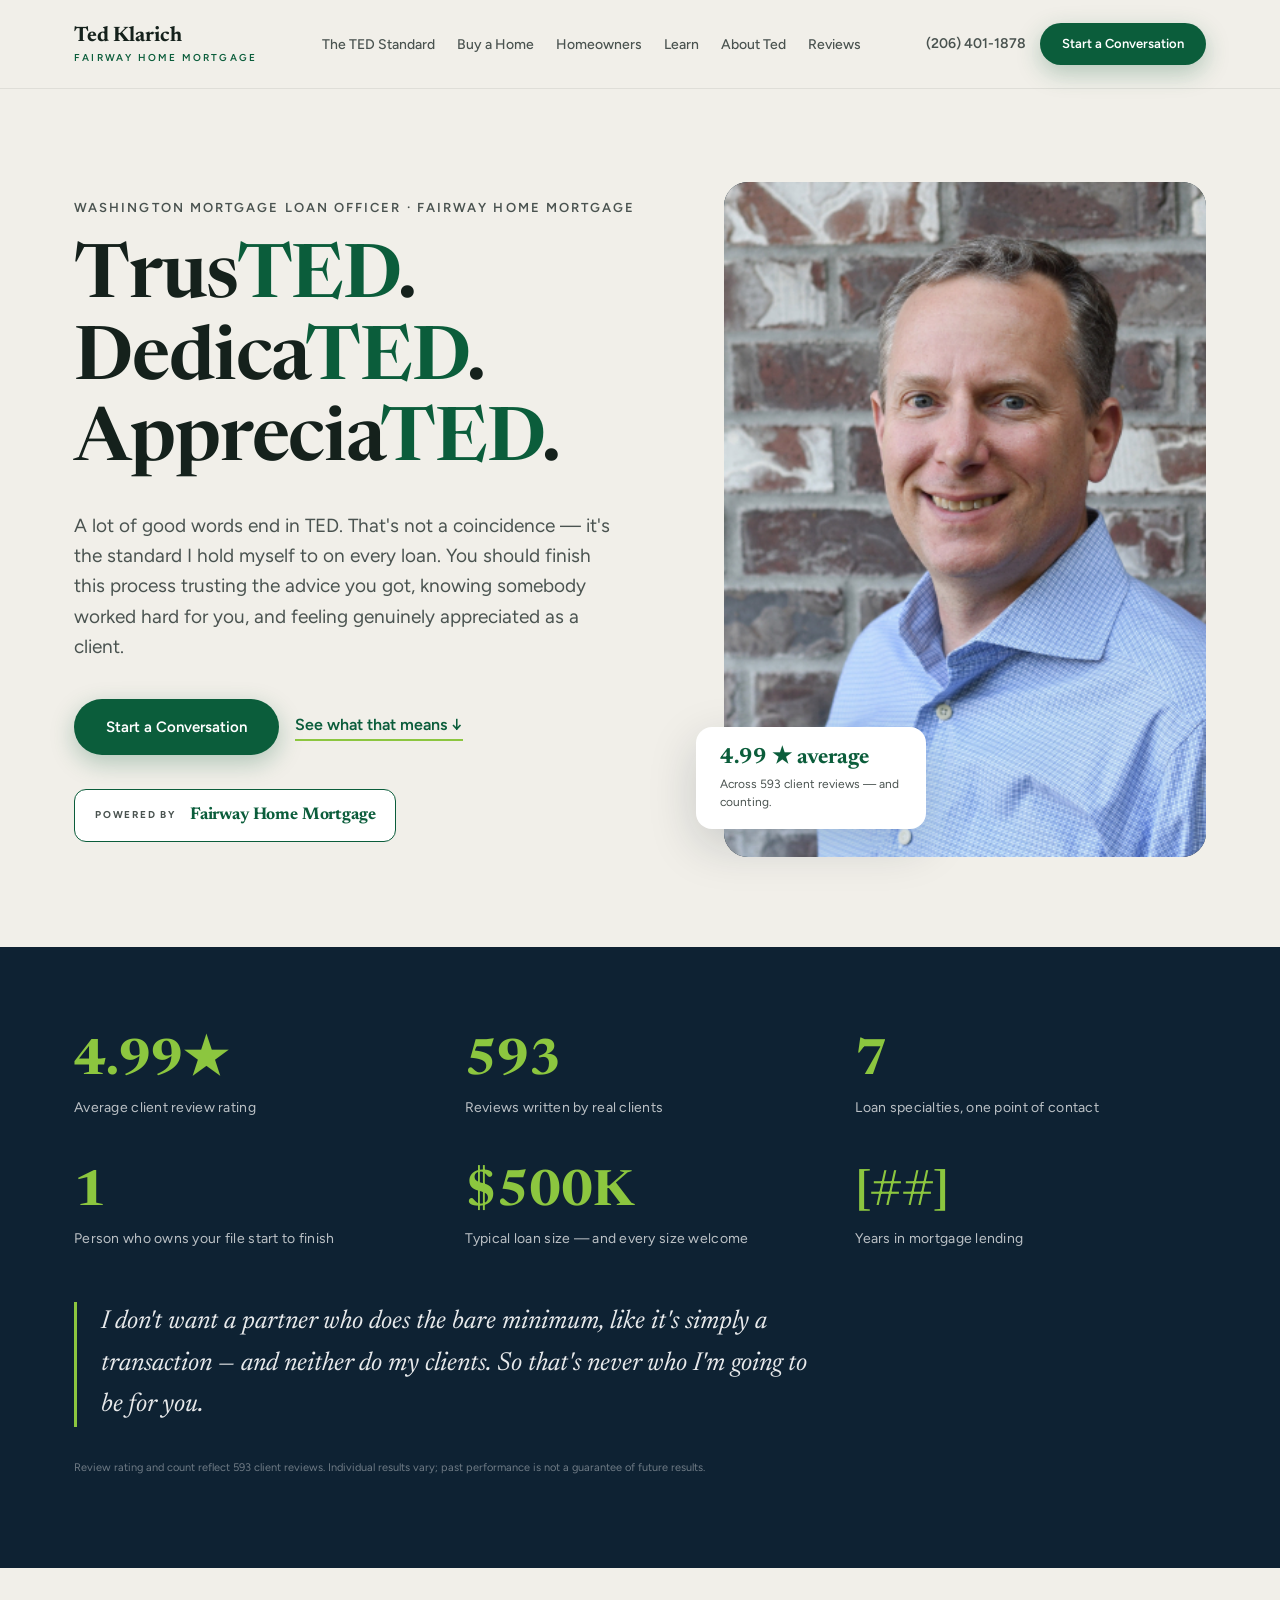
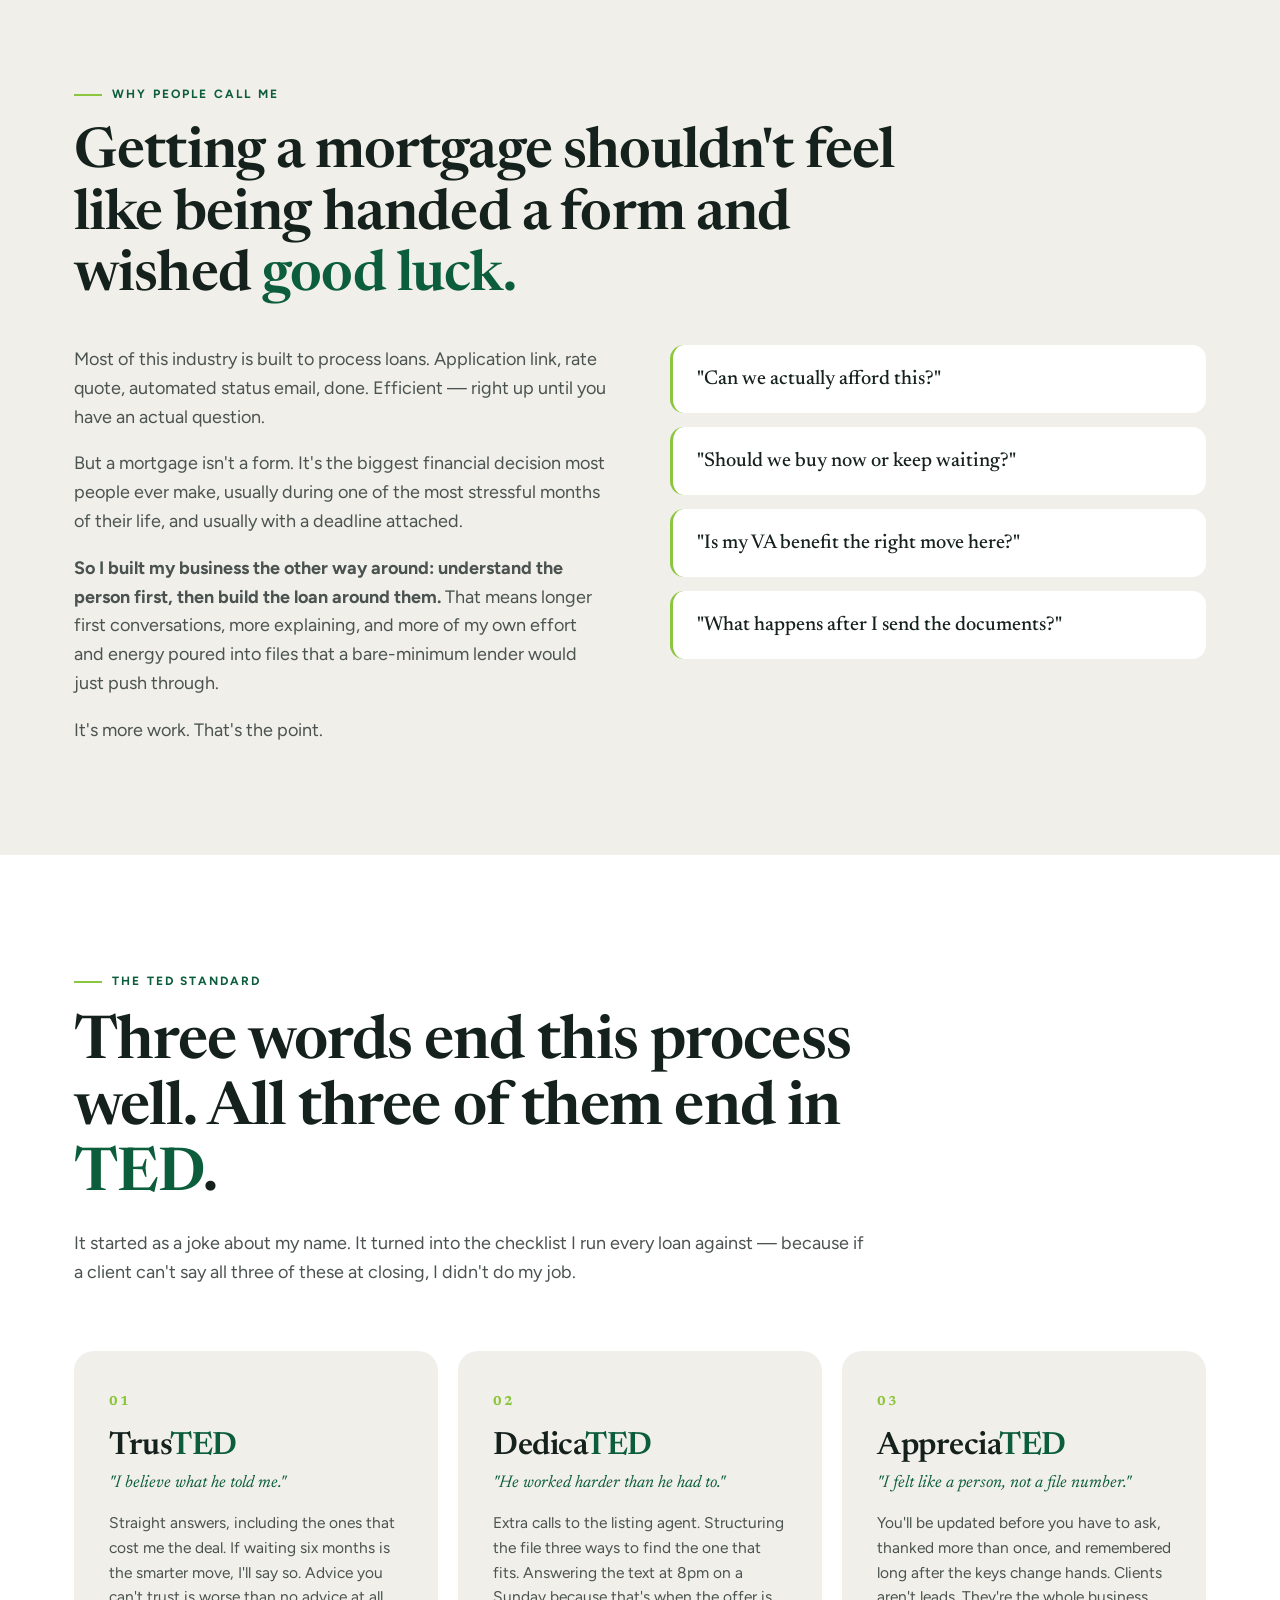
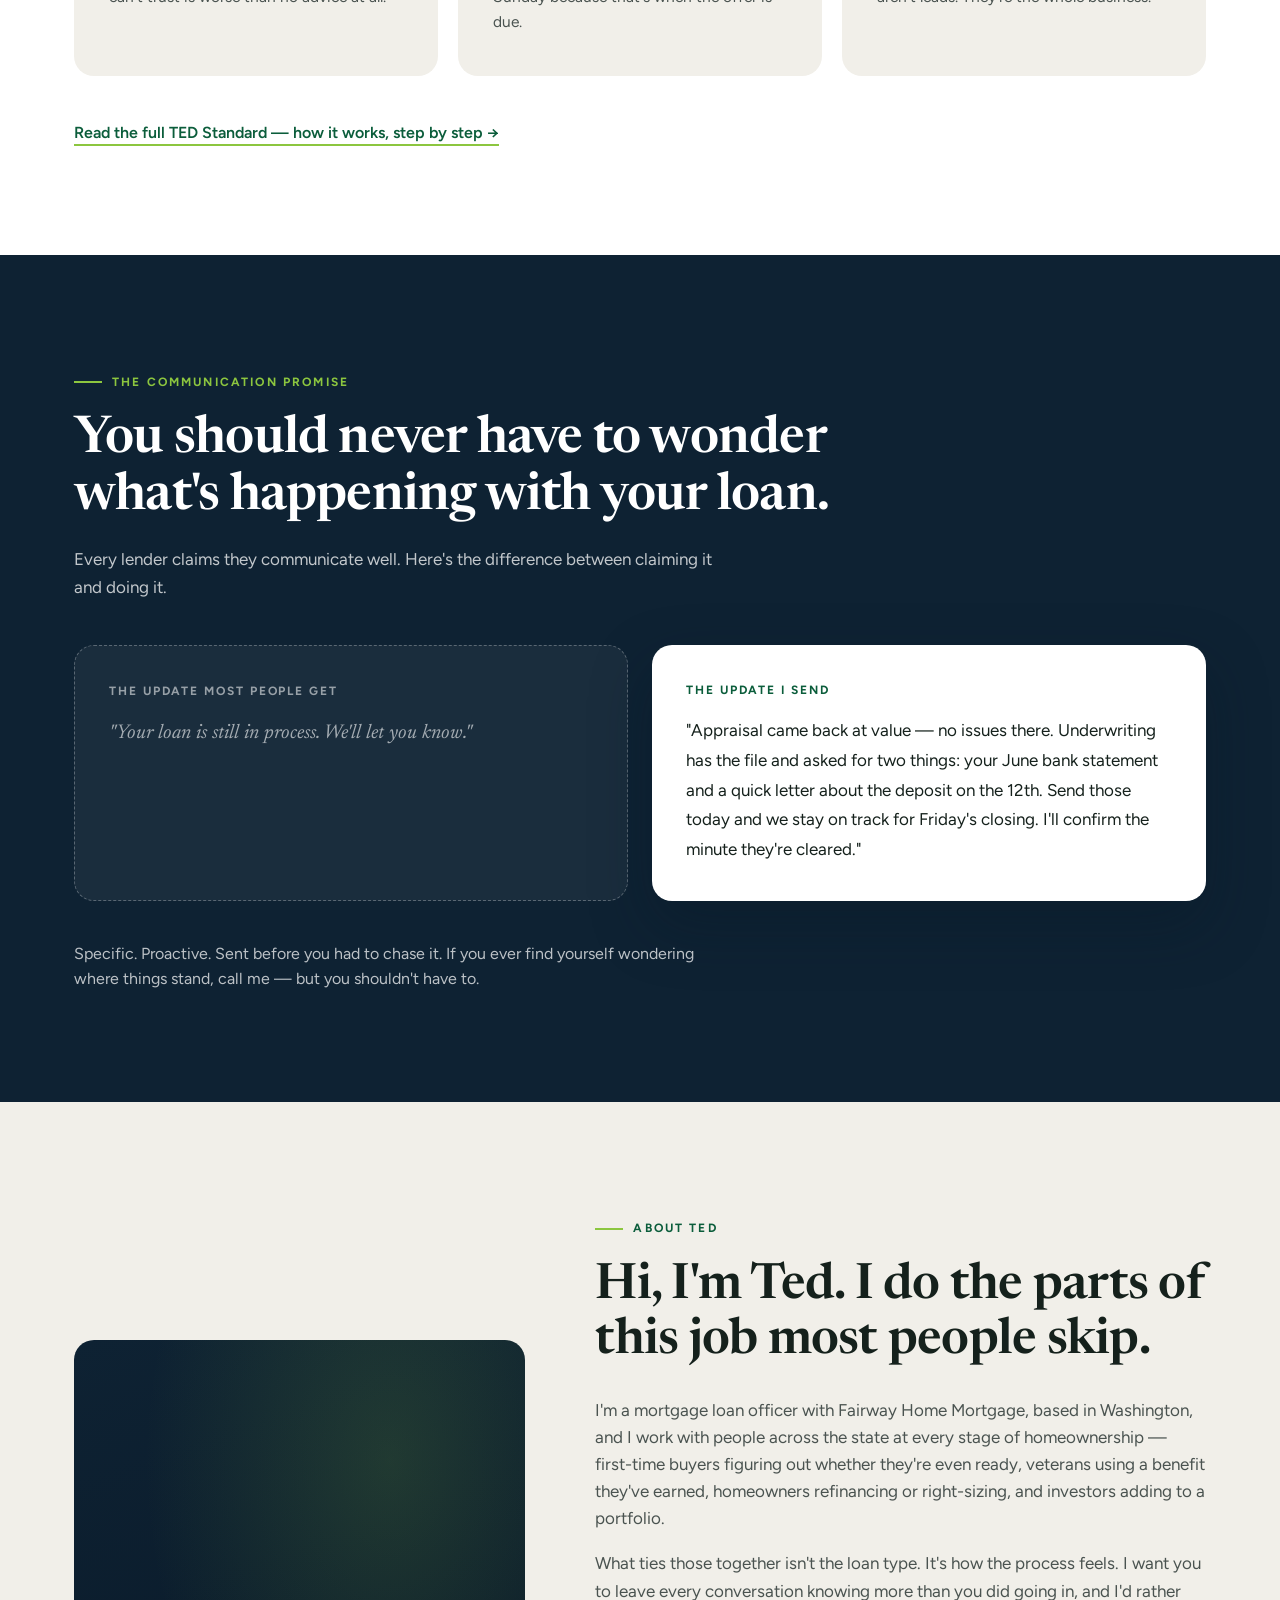
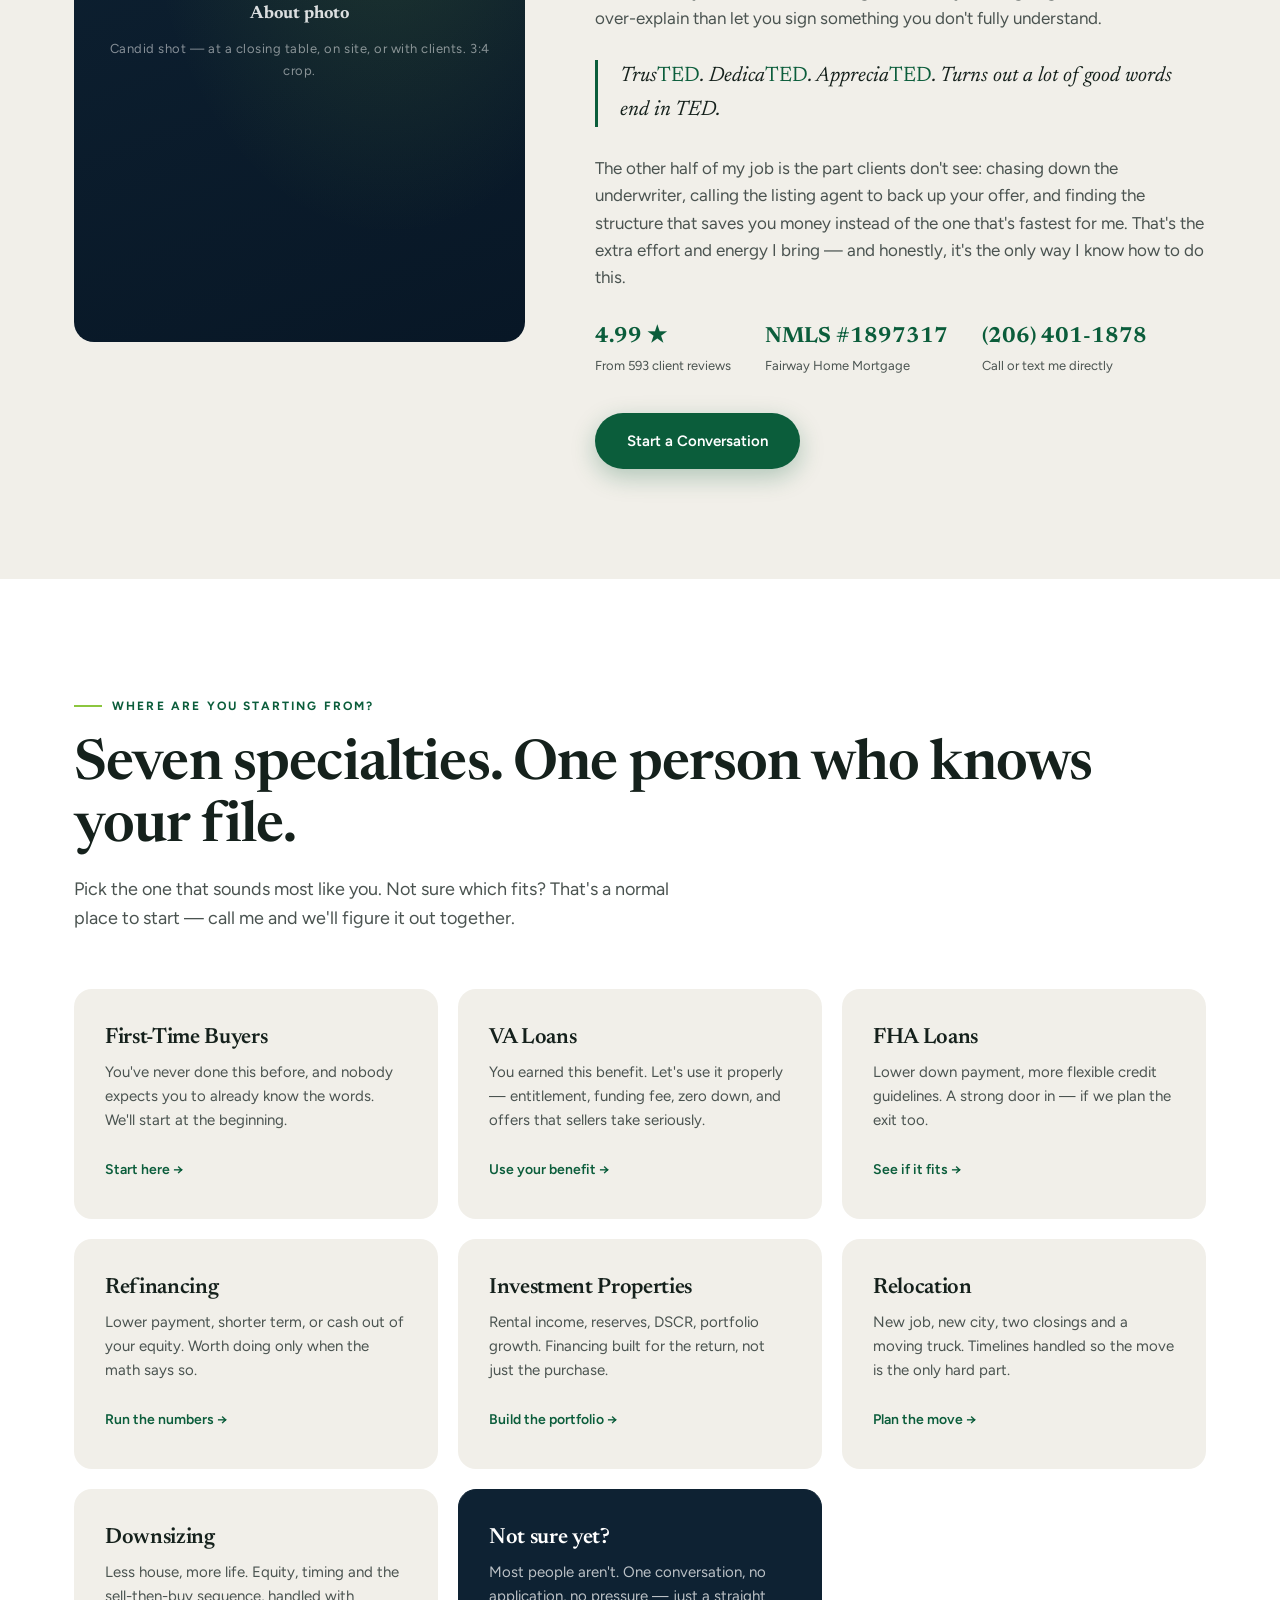
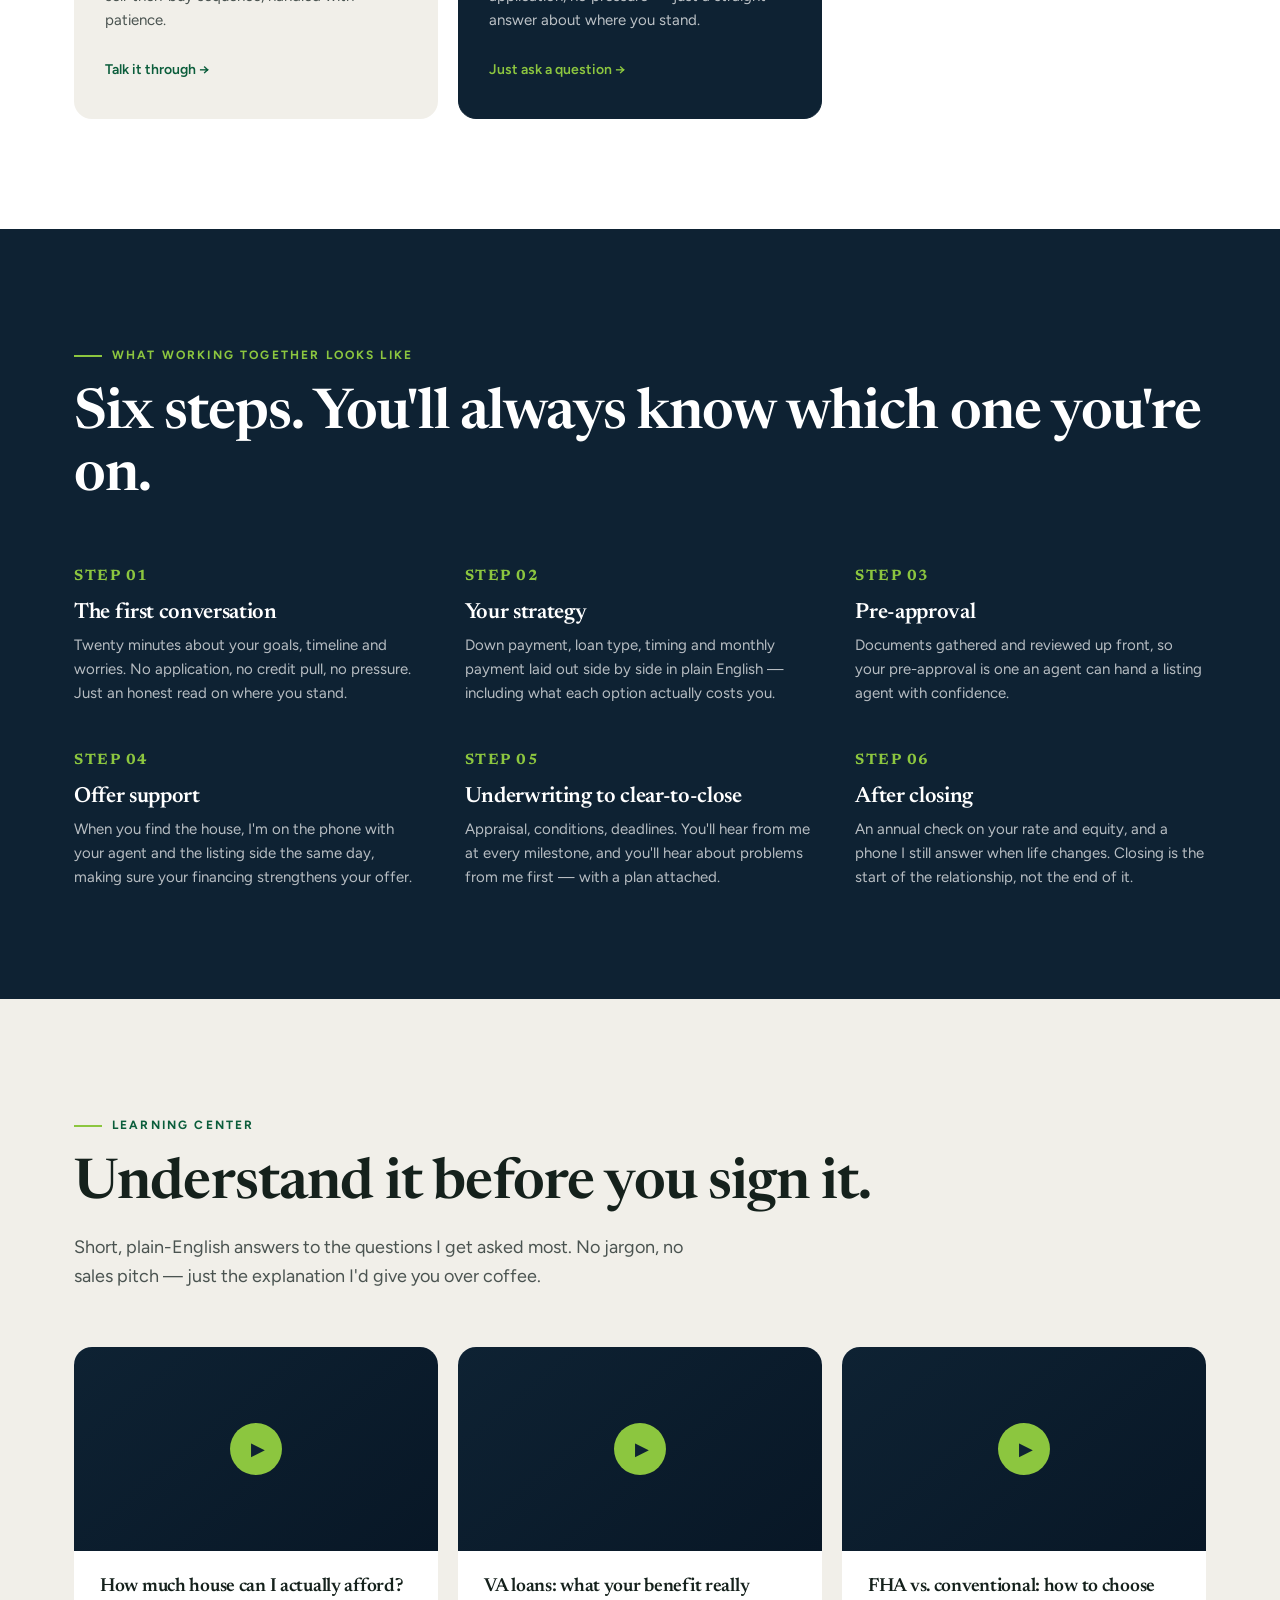
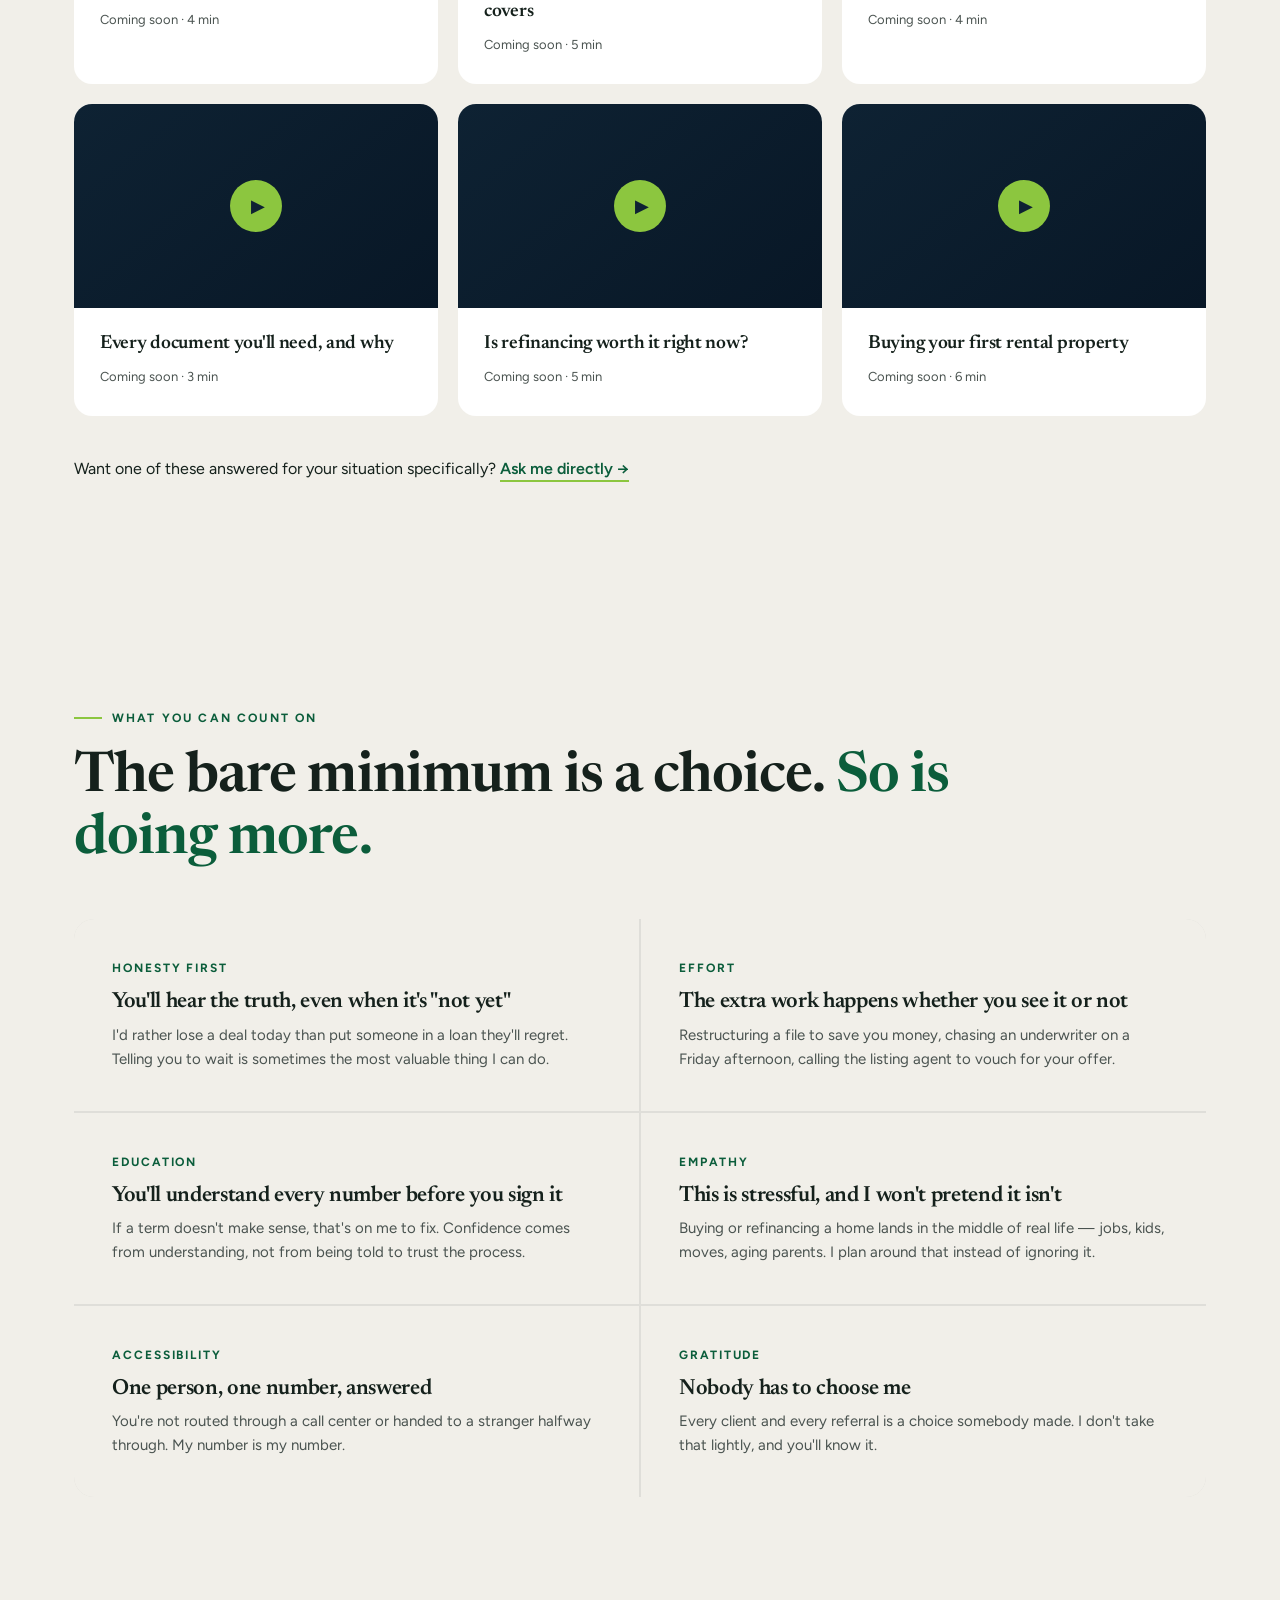
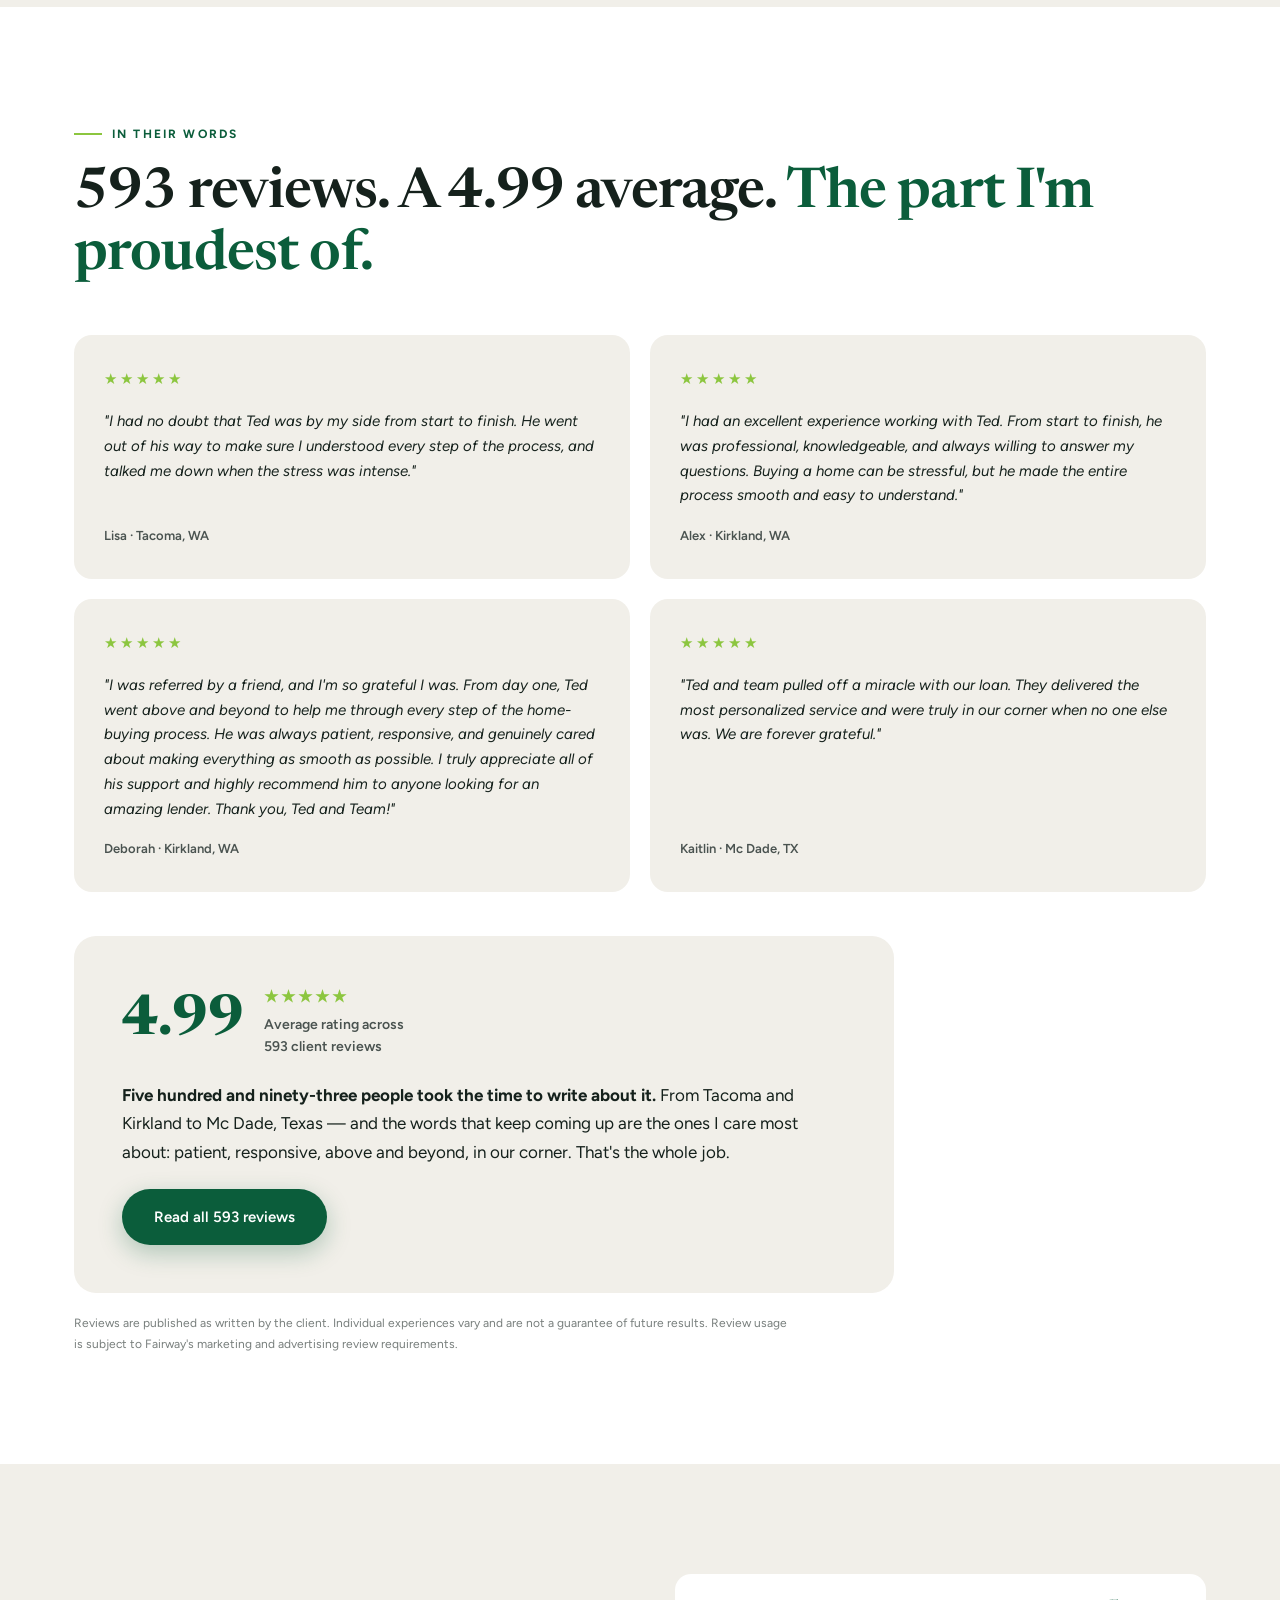
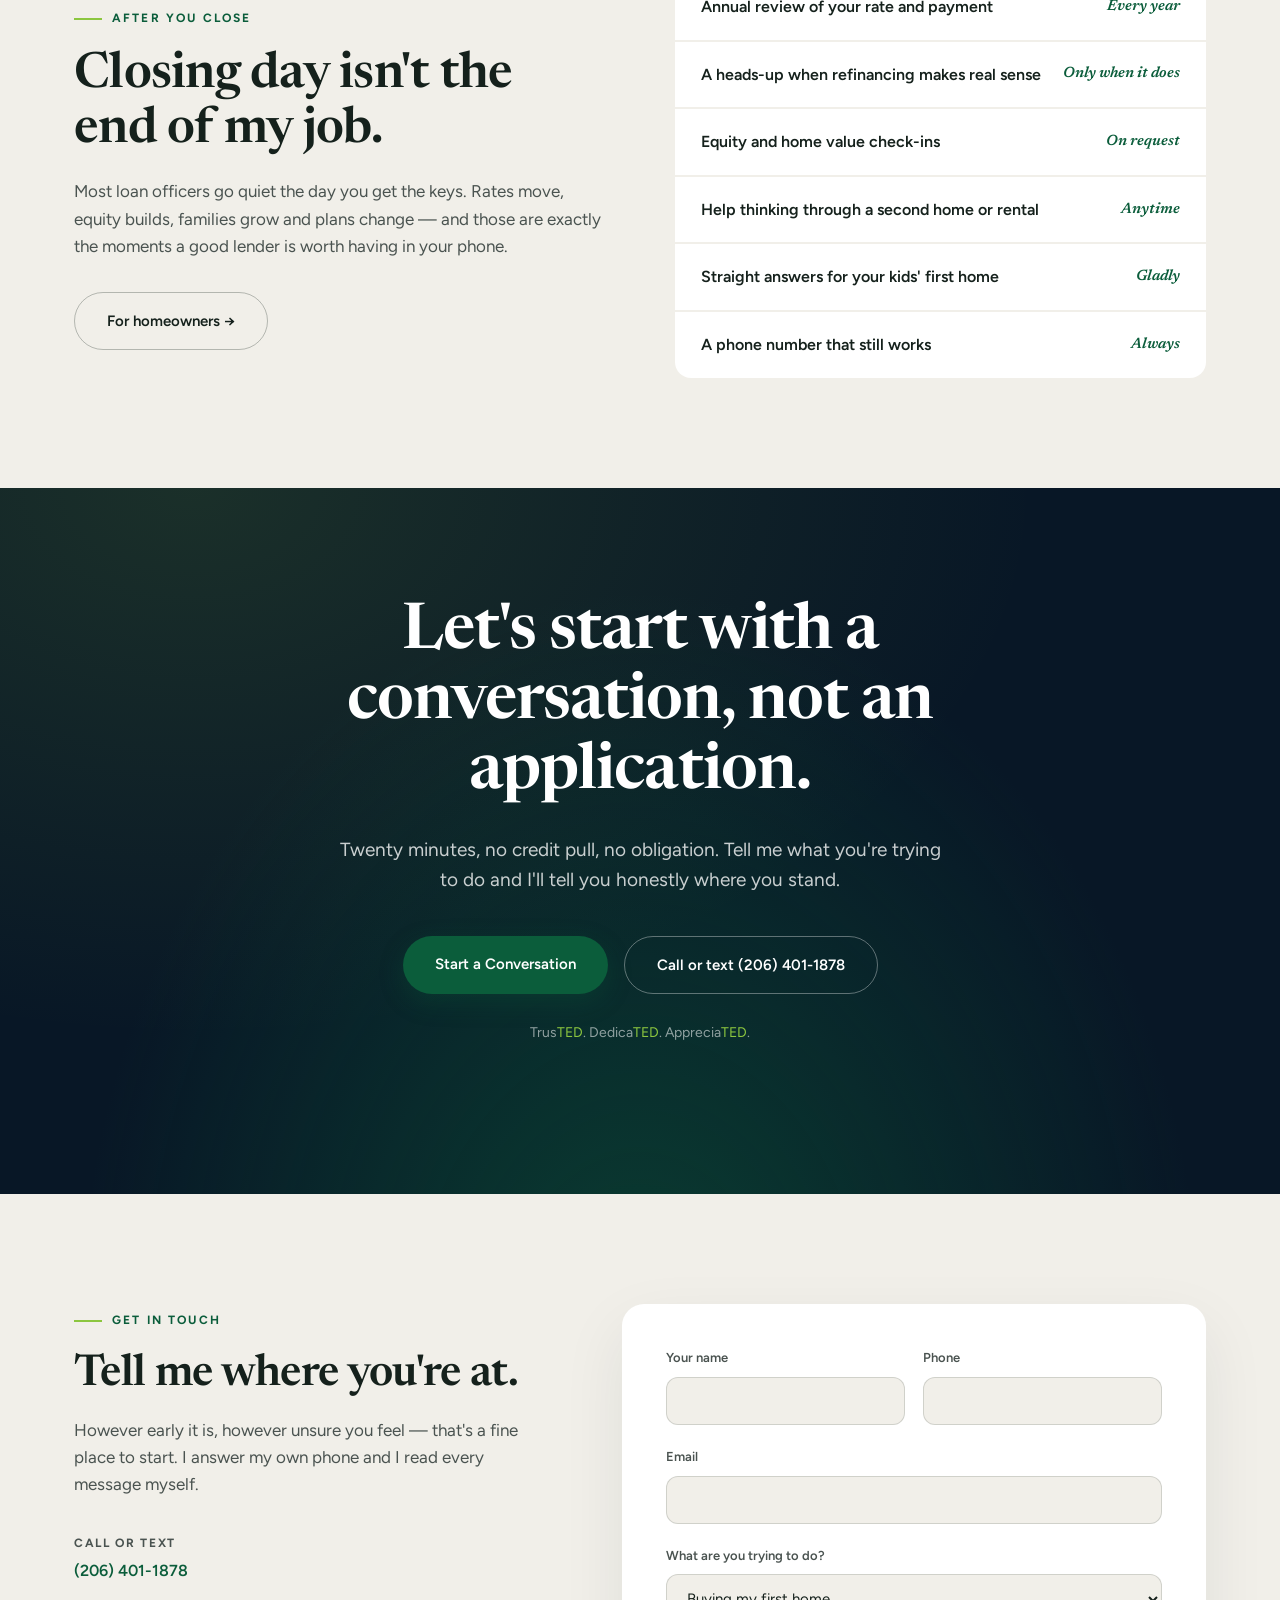
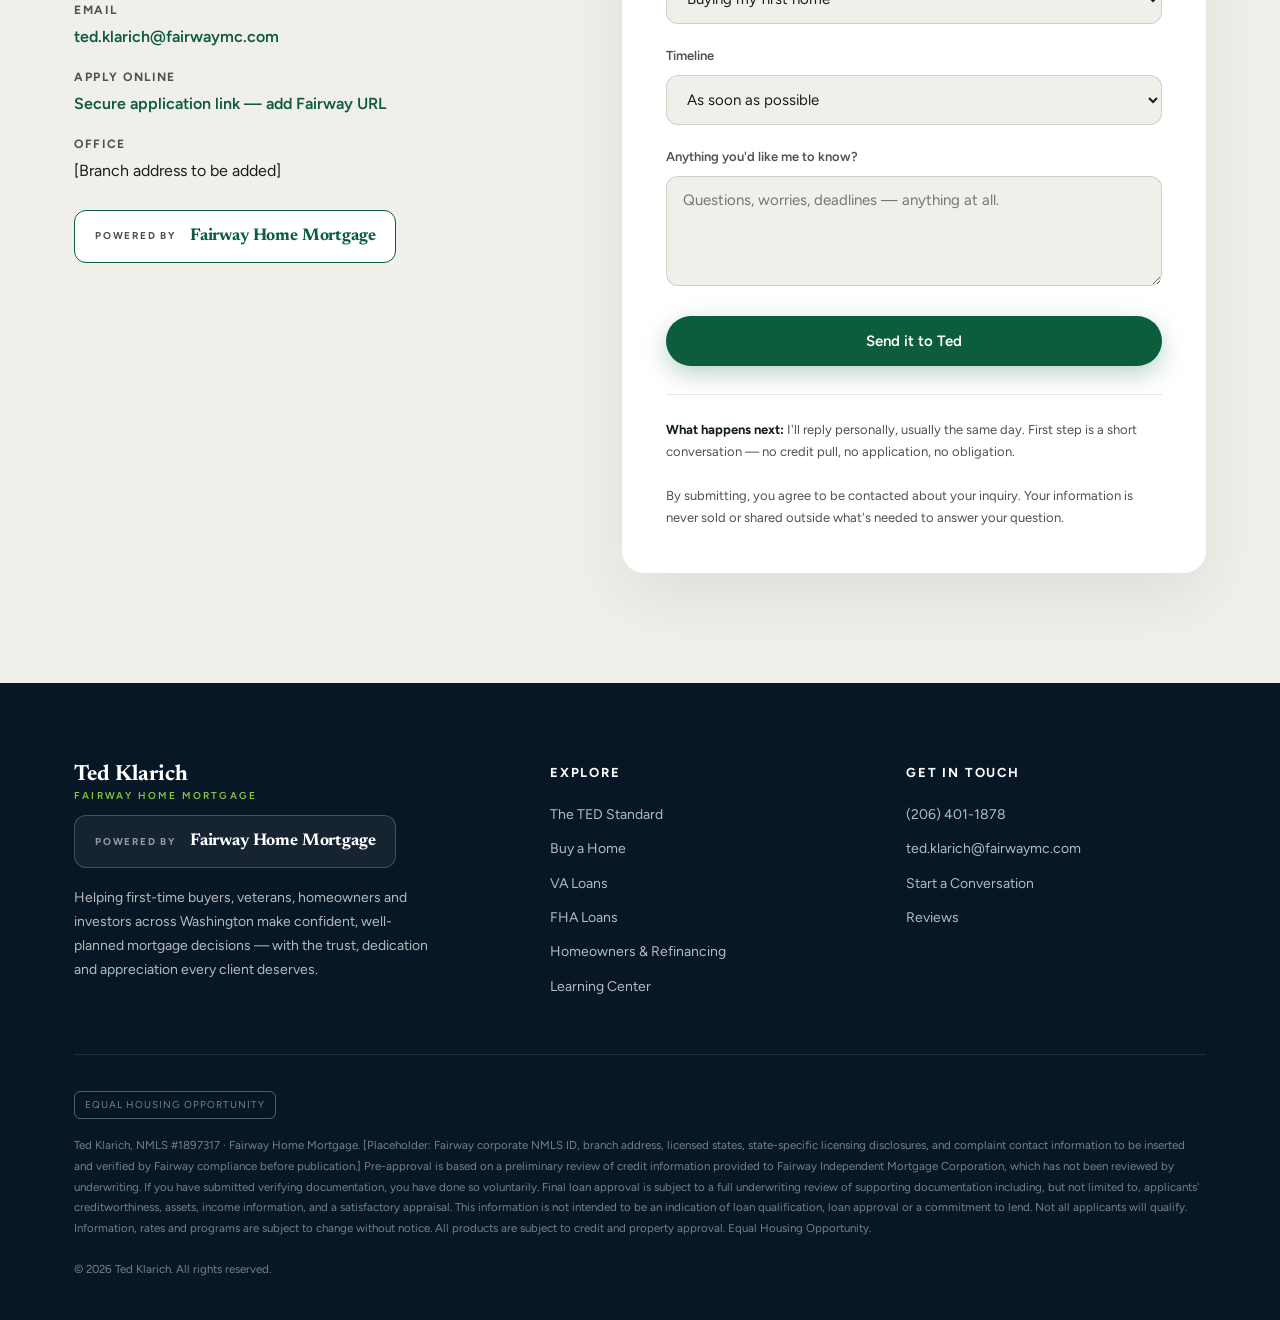
==== index.html @ 0a8db44a "Use Ted's headshot in the homepage hero The source is 343x480 (roughly 5:7), narrower than the 4:5 f" ====
<!DOCTYPE html>
<html lang="en">
<head>
<meta charset="UTF-8">
<meta name="viewport" content="width=device-width, initial-scale=1.0">
<title>Ted Klarich · Washington Mortgage Loan Officer | Fairway Home Mortgage</title>
<meta name="description" content="Ted Klarich, Washington mortgage loan officer with Fairway Home Mortgage — NMLS #1897317. A 4.99 average across 593 client reviews. First-time buyers, VA and FHA loans, refinancing, investment properties, relocation and downsizing across Washington state.">
<link rel="canonical" href="https://www.tedklarich.com/">
<meta property="og:title" content="Ted Klarich · Washington Mortgage Loan Officer">
<meta property="og:description" content="TrusTED. DedicaTED. AppreciaTED. A 4.99 average across 593 client reviews — a Washington mortgage partner who treats your loan like more than a transaction.">
<meta property="og:type" content="website">
<link rel="icon" href="data:image/svg+xml,<svg xmlns='http://www.w3.org/2000/svg' viewBox='0 0 64 64'><rect width='64' height='64' rx='14' fill='%230B5D3B'/><text x='32' y='44' font-family='Georgia,serif' font-size='30' font-weight='700' fill='%238CC63F' text-anchor='middle'>TK</text></svg>">
<link rel="preconnect" href="https://fonts.googleapis.com">
<link rel="preconnect" href="https://fonts.gstatic.com" crossorigin>
<link href="https://fonts.googleapis.com/css2?family=Newsreader:ital,opsz,wght@0,6..72,400;0,6..72,500;0,6..72,600;0,6..72,700;1,6..72,400;1,6..72,500;1,6..72,600&family=Figtree:wght@400;500;600;700&display=swap" rel="stylesheet">
<link rel="stylesheet" href="assets/styles.css">
<script type="application/ld+json">
{
  "@context": "https://schema.org",
  "@type": "Person",
  "name": "Ted Klarich",
  "jobTitle": "Mortgage Loan Officer",
  "telephone": "+1-206-401-1878",
  "email": "ted.klarich@fairwaymc.com",
  "identifier": { "@type": "PropertyValue", "name": "NMLS ID", "value": "1897317" },
  "worksFor": { "@type": "Organization", "name": "Fairway Home Mortgage" },
  "areaServed": { "@type": "State", "name": "Washington", "alternateName": "WA" },
  "knowsAbout": ["First-time home buyers","VA loans","FHA loans","Mortgage refinancing","Investment property financing","Relocation","Downsizing"]
}
</script>
</head>
<body>

<a class="skip-link" href="#main">Skip to content</a>

<nav>
  <div class="nav-inner">
    <a class="logo" href="index.html">Ted Klarich<span>Fairway Home Mortgage</span></a>
    <ul class="nav-links">
      <li><a href="the-ted-standard.html">The TED Standard</a></li>
      <li><a href="buyers.html">Buy a Home</a></li>
      <li><a href="homeowners.html">Homeowners</a></li>
      <li><a href="#learn">Learn</a></li>
      <li><a href="#about">About Ted</a></li>
      <li><a href="#reviews">Reviews</a></li>
    </ul>
    <div class="nav-cta">
      <a class="phone" href="tel:+12064011878">(206) 401-1878</a>
      <a class="btn btn-primary" href="#contact">Start a Conversation</a>
    </div>
    <button class="menu-toggle" aria-label="Open menu" aria-expanded="false">&#9776;</button>
  </div>
</nav>
<div class="mobile-menu">
  <a href="the-ted-standard.html">The TED Standard</a>
  <a href="buyers.html">Buy a Home</a>
  <a href="homeowners.html">Homeowners</a>
  <a href="#learn">Learn</a>
  <a href="#about">About Ted</a>
  <a href="#reviews">Reviews</a>
  <a href="tel:+12064011878">Call or text (206) 401-1878</a>
  <a href="#contact" style="color:var(--evergreen)">Start a Conversation &rarr;</a>
</div>

<main id="main">

<!-- ============================ HERO ============================ -->
<header class="hero">
  <div class="wrap hero-grid">
    <div>
      <div class="kicker">Washington Mortgage Loan Officer &middot; Fairway Home Mortgage</div>
      <h1>Trus<span class="ted">TED</span>.<br>Dedica<span class="ted">TED</span>.<br>Apprecia<span class="ted">TED</span>.</h1>
      <p class="lead">A lot of good words end in TED. That's not a coincidence &mdash; it's the standard I hold myself to on every loan. You should finish this process trusting the advice you got, knowing somebody worked hard for you, and feeling genuinely appreciated as a client.</p>
      <div class="hero-ctas">
        <a class="btn btn-primary" href="#contact">Start a Conversation</a>
        <a class="textlink" href="the-ted-standard.html">See what that means &darr;</a>
      </div>
      <!-- VERIFY: swap for Ted's official Fairway-approved logo lockup when available. -->
      <div class="fairway-badge"><span class="pb">Powered by</span><span class="fw">Fairway Home Mortgage</span></div>
    </div>
    <div class="hero-photo">
      <div class="photo-frame portrait">
        <img src="assets/img/ted-hero.jpg" alt="Ted Klarich, mortgage loan officer with Fairway Home Mortgage" width="343" height="480">
      </div>
      <div class="hero-badge">
        <div class="num">4.99 &#9733; average</div>
        <div class="lbl">Across 593 client reviews &mdash; and counting.</div>
      </div>
    </div>
  </div>
</header>

<!-- ============================ TRUST BAR ============================ -->
<section class="trust">
  <div class="wrap">
    <div class="trust-grid">
      <div class="stat"><div class="num">4.99&#9733;</div><div class="lbl">Average client review rating</div></div>
      <div class="stat"><div class="num">593</div><div class="lbl">Reviews written by real clients</div></div>
      <div class="stat"><div class="num">7</div><div class="lbl">Loan specialties, one point of contact</div></div>
      <div class="stat"><div class="num">1</div><div class="lbl">Person who owns your file start to finish</div></div>
      <div class="stat"><div class="num">$500K</div><div class="lbl">Typical loan size &mdash; and every size welcome</div></div>
      <!-- PLACEHOLDER: the only unverified figure on this page. Fill in Ted's
           years in lending, or delete this stat block entirely. -->
      <div class="stat"><div class="num">[##]</div><div class="lbl">Years in mortgage lending</div></div>
    </div>
    <p class="trust-line">I don't want a partner who does the bare minimum, like it's simply a transaction &mdash; and neither do my clients. So that's never who I'm going to be for you.</p>
    <p class="trust-note">Review rating and count reflect 593 client reviews. Individual results vary; past performance is not a guarantee of future results.</p>
  </div>
</section>

<!-- ============================ PROBLEM ============================ -->
<section class="problem">
  <div class="wrap">
    <div class="eyebrow">Why people call me</div>
    <h2>Getting a mortgage shouldn't feel like being handed a form and wished <span class="accent">good luck.</span></h2>
    <div class="problem-cols">
      <div>
        <p>Most of this industry is built to process loans. Application link, rate quote, automated status email, done. Efficient &mdash; right up until you have an actual question.</p>
        <p>But a mortgage isn't a form. It's the biggest financial decision most people ever make, usually during one of the most stressful months of their life, and usually with a deadline attached.</p>
        <p><strong>So I built my business the other way around: understand the person first, then build the loan around them.</strong> That means longer first conversations, more explaining, and more of my own effort and energy poured into files that a bare-minimum lender would just push through.</p>
        <p>It's more work. That's the point.</p>
      </div>
      <div class="q-stack">
        <div class="q">"Can we actually afford this?"</div>
        <div class="q">"Should we buy now or keep waiting?"</div>
        <div class="q">"Is my VA benefit the right move here?"</div>
        <div class="q">"What happens after I send the documents?"</div>
      </div>
    </div>
  </div>
</section>

<!-- ============================ THE TED STANDARD ============================ -->
<section class="standard" id="standard">
  <div class="wrap">
    <div class="standard-head">
      <div class="eyebrow">The TED Standard</div>
      <h2>Three words end this process well. All three of them end in <span class="ted">TED</span>.</h2>
      <p>It started as a joke about my name. It turned into the checklist I run every loan against &mdash; because if a client can't say all three of these at closing, I didn't do my job.</p>
    </div>
    <div class="pillars">
      <div class="pillar fade-up">
        <div class="pnum">01</div>
        <h3>Trus<span class="ted">TED</span></h3>
        <div class="psub">"I believe what he told me."</div>
        <p>Straight answers, including the ones that cost me the deal. If waiting six months is the smarter move, I'll say so. Advice you can't trust is worse than no advice at all.</p>
      </div>
      <div class="pillar fade-up">
        <div class="pnum">02</div>
        <h3>Dedica<span class="ted">TED</span></h3>
        <div class="psub">"He worked harder than he had to."</div>
        <p>Extra calls to the listing agent. Structuring the file three ways to find the one that fits. Answering the text at 8pm on a Sunday because that's when the offer is due.</p>
      </div>
      <div class="pillar fade-up">
        <div class="pnum">03</div>
        <h3>Apprecia<span class="ted">TED</span></h3>
        <div class="psub">"I felt like a person, not a file number."</div>
        <p>You'll be updated before you have to ask, thanked more than once, and remembered long after the keys change hands. Clients aren't leads. They're the whole business.</p>
      </div>
    </div>
    <p style="margin-top:44px"><a class="textlink" href="the-ted-standard.html">Read the full TED Standard &mdash; how it works, step by step &rarr;</a></p>
  </div>
</section>

<!-- ============================ COMMUNICATION PROMISE ============================ -->
<section class="story">
  <div class="wrap">
    <div class="eyebrow on-dark">The communication promise</div>
    <h2 style="font-size:clamp(30px,4.4vw,52px);max-width:820px;margin-bottom:20px">You should never have to wonder what's happening with your loan.</h2>
    <p style="color:rgba(255,255,255,.75);max-width:660px;font-size:17px">Every lender claims they communicate well. Here's the difference between claiming it and doing it.</p>
    <div class="msg-compare">
      <div class="msg vague fade-up">
        <span class="m-tag">The update most people get</span>
        <p>"Your loan is still in process. We'll let you know."</p>
      </div>
      <div class="msg real fade-up">
        <span class="m-tag">The update I send</span>
        <p>"Appraisal came back at value &mdash; no issues there. Underwriting has the file and asked for two things: your June bank statement and a quick letter about the deposit on the 12th. Send those today and we stay on track for Friday's closing. I'll confirm the minute they're cleared."</p>
      </div>
    </div>
    <p style="color:rgba(255,255,255,.72);margin-top:40px;font-size:16px;max-width:660px">Specific. Proactive. Sent before you had to chase it. If you ever find yourself wondering where things stand, call me &mdash; but you shouldn't have to.</p>
  </div>
</section>

<!-- ============================ ABOUT ============================ -->
<section class="about" id="about">
  <div class="wrap about-grid">
    <div class="about-photo">
      <div class="photo-frame">
        <!-- PHOTO: replace with <img src="assets/img/ted-about.jpg" alt="Ted Klarich meeting with clients"> -->
        <div class="photo-label"><strong>About photo</strong>Candid shot &mdash; at a closing table, on site, or with clients. 3:4 crop.</div>
      </div>
    </div>
    <div>
      <div class="eyebrow">About Ted</div>
      <h2>Hi, I'm Ted. I do the parts of this job most people skip.</h2>
      <p>I'm a mortgage loan officer with Fairway Home Mortgage, based in Washington, and I work with people across the state at every stage of homeownership &mdash; first-time buyers figuring out whether they're even ready, veterans using a benefit they've earned, homeowners refinancing or right-sizing, and investors adding to a portfolio.</p>
      <p>What ties those together isn't the loan type. It's how the process feels. I want you to leave every conversation knowing more than you did going in, and I'd rather over-explain than let you sign something you don't fully understand.</p>
      <p class="creed">Trus<span class="ted">TED</span>. Dedica<span class="ted">TED</span>. Apprecia<span class="ted">TED</span>. Turns out a lot of good words end in TED.</p>
      <p>The other half of my job is the part clients don't see: chasing down the underwriter, calling the listing agent to back up your offer, and finding the structure that saves you money instead of the one that's fastest for me. That's the extra effort and energy I bring &mdash; and honestly, it's the only way I know how to do this.</p>
      <div class="mini-stats">
        <div><strong>4.99 &#9733;</strong><span>From 593 client reviews</span></div>
        <div><strong>NMLS #1897317</strong><span>Fairway Home Mortgage</span></div>
        <div><strong>(206) 401-1878</strong><span>Call or text me directly</span></div>
      </div>
      <a class="btn btn-primary" href="#contact">Start a Conversation</a>
    </div>
  </div>
</section>

<!-- ============================ PATHWAYS ============================ -->
<section class="pathways" id="pathways">
  <div class="wrap">
    <div class="eyebrow">Where are you starting from?</div>
    <h2>Seven specialties. One person who knows your file.</h2>
    <p class="sub">Pick the one that sounds most like you. Not sure which fits? That's a normal place to start &mdash; call me and we'll figure it out together.</p>
    <div class="path-grid">
      <a class="path-card" href="buyers.html#first-time">
        <div><h3>First-Time Buyers</h3><p>You've never done this before, and nobody expects you to already know the words. We'll start at the beginning.</p></div>
        <div class="go">Start here &rarr;</div>
      </a>
      <a class="path-card" href="buyers.html#va">
        <div><h3>VA Loans</h3><p>You earned this benefit. Let's use it properly &mdash; entitlement, funding fee, zero down, and offers that sellers take seriously.</p></div>
        <div class="go">Use your benefit &rarr;</div>
      </a>
      <a class="path-card" href="buyers.html#fha">
        <div><h3>FHA Loans</h3><p>Lower down payment, more flexible credit guidelines. A strong door in &mdash; if we plan the exit too.</p></div>
        <div class="go">See if it fits &rarr;</div>
      </a>
      <a class="path-card" href="homeowners.html#refinance">
        <div><h3>Refinancing</h3><p>Lower payment, shorter term, or cash out of your equity. Worth doing only when the math says so.</p></div>
        <div class="go">Run the numbers &rarr;</div>
      </a>
      <a class="path-card" href="buyers.html#investment">
        <div><h3>Investment Properties</h3><p>Rental income, reserves, DSCR, portfolio growth. Financing built for the return, not just the purchase.</p></div>
        <div class="go">Build the portfolio &rarr;</div>
      </a>
      <a class="path-card" href="buyers.html#relocation">
        <div><h3>Relocation</h3><p>New job, new city, two closings and a moving truck. Timelines handled so the move is the only hard part.</p></div>
        <div class="go">Plan the move &rarr;</div>
      </a>
      <a class="path-card" href="homeowners.html#downsizing">
        <div><h3>Downsizing</h3><p>Less house, more life. Equity, timing and the sell-then-buy sequence, handled with patience.</p></div>
        <div class="go">Talk it through &rarr;</div>
      </a>
      <a class="path-card" href="#contact" style="background:var(--navy);border-color:var(--navy)">
        <div><h3 style="color:#fff">Not sure yet?</h3><p style="color:rgba(255,255,255,.72)">Most people aren't. One conversation, no application, no pressure &mdash; just a straight answer about where you stand.</p></div>
        <div class="go" style="color:var(--bright)">Just ask a question &rarr;</div>
      </a>
    </div>
  </div>
</section>

<!-- ============================ JOURNEY ============================ -->
<section class="journey">
  <div class="wrap">
    <div class="eyebrow on-dark">What working together looks like</div>
    <h2>Six steps. You'll always know which one you're on.</h2>
    <div class="journey-grid">
      <div class="j-step"><div class="num">STEP 01</div><h3>The first conversation</h3><p>Twenty minutes about your goals, timeline and worries. No application, no credit pull, no pressure. Just an honest read on where you stand.</p></div>
      <div class="j-step"><div class="num">STEP 02</div><h3>Your strategy</h3><p>Down payment, loan type, timing and monthly payment laid out side by side in plain English &mdash; including what each option actually costs you.</p></div>
      <div class="j-step"><div class="num">STEP 03</div><h3>Pre-approval</h3><p>Documents gathered and reviewed up front, so your pre-approval is one an agent can hand a listing agent with confidence.</p></div>
      <div class="j-step"><div class="num">STEP 04</div><h3>Offer support</h3><p>When you find the house, I'm on the phone with your agent and the listing side the same day, making sure your financing strengthens your offer.</p></div>
      <div class="j-step"><div class="num">STEP 05</div><h3>Underwriting to clear-to-close</h3><p>Appraisal, conditions, deadlines. You'll hear from me at every milestone, and you'll hear about problems from me first &mdash; with a plan attached.</p></div>
      <div class="j-step"><div class="num">STEP 06</div><h3>After closing</h3><p>An annual check on your rate and equity, and a phone I still answer when life changes. Closing is the start of the relationship, not the end of it.</p></div>
    </div>
  </div>
</section>

<!-- ============================ LEARN ============================ -->
<section class="edu" id="learn">
  <div class="wrap">
    <div class="eyebrow">Learning center</div>
    <h2>Understand it before you sign it.</h2>
    <p class="sub">Short, plain-English answers to the questions I get asked most. No jargon, no sales pitch &mdash; just the explanation I'd give you over coffee.</p>
    <!-- CONTENT: these cards are placeholders for Ted's articles or videos.
         Point each href at the real piece as it's published. -->
    <div class="edu-grid">
      <a class="edu-card fade-up" href="#contact">
        <div class="edu-thumb"><div class="play">&#9654;</div></div>
        <div class="body"><h3>How much house can I actually afford?</h3><div class="len">Coming soon &middot; 4 min</div></div>
      </a>
      <a class="edu-card fade-up" href="#contact">
        <div class="edu-thumb"><div class="play">&#9654;</div></div>
        <div class="body"><h3>VA loans: what your benefit really covers</h3><div class="len">Coming soon &middot; 5 min</div></div>
      </a>
      <a class="edu-card fade-up" href="#contact">
        <div class="edu-thumb"><div class="play">&#9654;</div></div>
        <div class="body"><h3>FHA vs. conventional: how to choose</h3><div class="len">Coming soon &middot; 4 min</div></div>
      </a>
      <a class="edu-card fade-up" href="#contact">
        <div class="edu-thumb"><div class="play">&#9654;</div></div>
        <div class="body"><h3>Every document you'll need, and why</h3><div class="len">Coming soon &middot; 3 min</div></div>
      </a>
      <a class="edu-card fade-up" href="#contact">
        <div class="edu-thumb"><div class="play">&#9654;</div></div>
        <div class="body"><h3>Is refinancing worth it right now?</h3><div class="len">Coming soon &middot; 5 min</div></div>
      </a>
      <a class="edu-card fade-up" href="#contact">
        <div class="edu-thumb"><div class="play">&#9654;</div></div>
        <div class="body"><h3>Buying your first rental property</h3><div class="len">Coming soon &middot; 6 min</div></div>
      </a>
    </div>
    <p>Want one of these answered for your situation specifically? <a class="textlink" href="#contact">Ask me directly &rarr;</a></p>
  </div>
</section>

<!-- ============================ VALUES ============================ -->
<section class="values">
  <div class="wrap">
    <div class="eyebrow">What you can count on</div>
    <h2>The bare minimum is a choice. <span class="accent">So is doing more.</span></h2>
    <div class="val-grid">
      <div class="val"><div class="vt">Honesty first</div><h3>You'll hear the truth, even when it's "not yet"</h3><p>I'd rather lose a deal today than put someone in a loan they'll regret. Telling you to wait is sometimes the most valuable thing I can do.</p></div>
      <div class="val"><div class="vt">Effort</div><h3>The extra work happens whether you see it or not</h3><p>Restructuring a file to save you money, chasing an underwriter on a Friday afternoon, calling the listing agent to vouch for your offer.</p></div>
      <div class="val"><div class="vt">Education</div><h3>You'll understand every number before you sign it</h3><p>If a term doesn't make sense, that's on me to fix. Confidence comes from understanding, not from being told to trust the process.</p></div>
      <div class="val"><div class="vt">Empathy</div><h3>This is stressful, and I won't pretend it isn't</h3><p>Buying or refinancing a home lands in the middle of real life &mdash; jobs, kids, moves, aging parents. I plan around that instead of ignoring it.</p></div>
      <div class="val"><div class="vt">Accessibility</div><h3>One person, one number, answered</h3><p>You're not routed through a call center or handed to a stranger halfway through. My number is my number.</p></div>
      <div class="val"><div class="vt">Gratitude</div><h3>Nobody has to choose me</h3><p>Every client and every referral is a choice somebody made. I don't take that lightly, and you'll know it.</p></div>
    </div>
  </div>
</section>

<!-- ============================ REVIEWS ============================ -->
<section class="reviews" id="reviews">
  <div class="wrap">
    <div class="eyebrow">In their words</div>
    <h2>593 reviews. A 4.99 average. <span class="accent">The part I'm proudest of.</span></h2>
    <div class="rev-grid rev-grid--two">
      <div class="rev-card">
        <div class="stars">&#9733;&#9733;&#9733;&#9733;&#9733;</div>
        <p>"I had no doubt that Ted was by my side from start to finish. He went out of his way to make sure I understood every step of the process, and talked me down when the stress was intense."</p>
        <div class="who">Lisa &middot; Tacoma, WA</div>
      </div>
      <div class="rev-card">
        <div class="stars">&#9733;&#9733;&#9733;&#9733;&#9733;</div>
        <p>"I had an excellent experience working with Ted. From start to finish, he was professional, knowledgeable, and always willing to answer my questions. Buying a home can be stressful, but he made the entire process smooth and easy to understand."</p>
        <div class="who">Alex &middot; Kirkland, WA</div>
      </div>
      <div class="rev-card">
        <div class="stars">&#9733;&#9733;&#9733;&#9733;&#9733;</div>
        <p>"I was referred by a friend, and I'm so grateful I was. From day one, Ted went above and beyond to help me through every step of the home-buying process. He was always patient, responsive, and genuinely cared about making everything as smooth as possible. I truly appreciate all of his support and highly recommend him to anyone looking for an amazing lender. Thank you, Ted and Team!"</p>
        <div class="who">Deborah &middot; Kirkland, WA</div>
      </div>
      <div class="rev-card">
        <div class="stars">&#9733;&#9733;&#9733;&#9733;&#9733;</div>
        <p>"Ted and team pulled off a miracle with our loan. They delivered the most personalized service and were truly in our corner when no one else was. We are forever grateful."</p>
        <div class="who">Kaitlin &middot; Mc Dade, TX</div>
      </div>
    </div>
    <div class="rev-summary">
      <div class="rev-score">
        <div class="big-score">4.99</div>
        <div class="score-lbl"><span class="stars">&#9733;&#9733;&#9733;&#9733;&#9733;</span>Average rating across<br>593 client reviews</div>
      </div>
      <p><strong>Five hundred and ninety-three people took the time to write about it.</strong> From Tacoma and Kirkland to Mc Dade, Texas &mdash; and the words that keep coming up are the ones I care most about: patient, responsive, above and beyond, in our corner. That's the whole job.</p>
      <!-- LINK: point this at Ted's review profile (Experience.com, Zillow or Google). -->
      <a class="btn btn-primary" href="#">Read all 593 reviews</a>
    </div>
    <p class="rev-note">Reviews are published as written by the client. Individual experiences vary and are not a guarantee of future results. Review usage is subject to Fairway's marketing and advertising review requirements.</p>
  </div>
</section>

<!-- ============================ AFTER CLOSING ============================ -->
<section class="after">
  <div class="wrap after-grid">
    <div>
      <div class="eyebrow">After you close</div>
      <h2>Closing day isn't the end of my job.</h2>
      <p>Most loan officers go quiet the day you get the keys. Rates move, equity builds, families grow and plans change &mdash; and those are exactly the moments a good lender is worth having in your phone.</p>
      <a class="btn btn-outline" href="homeowners.html">For homeowners &rarr;</a>
    </div>
    <ul class="after-list">
      <li>Annual review of your rate and payment <span>Every year</span></li>
      <li>A heads-up when refinancing makes real sense <span>Only when it does</span></li>
      <li>Equity and home value check-ins <span>On request</span></li>
      <li>Help thinking through a second home or rental <span>Anytime</span></li>
      <li>Straight answers for your kids' first home <span>Gladly</span></li>
      <li>A phone number that still works <span>Always</span></li>
    </ul>
  </div>
</section>

<!-- ============================ FINAL CTA ============================ -->
<section class="final">
  <div class="wrap">
    <h2>Let's start with a conversation, not an application.</h2>
    <p>Twenty minutes, no credit pull, no obligation. Tell me what you're trying to do and I'll tell you honestly where you stand.</p>
    <div class="final-ctas">
      <a class="btn btn-primary" href="#contact">Start a Conversation</a>
      <a class="btn btn-outline on-dark" href="tel:+12064011878">Call or text (206) 401-1878</a>
    </div>
    <p class="small">Trus<span class="ted on-dark">TED</span>. Dedica<span class="ted on-dark">TED</span>. Apprecia<span class="ted on-dark">TED</span>.</p>
  </div>
</section>

<!-- ============================ CONTACT ============================ -->
<section class="contact" id="contact">
  <div class="wrap contact-grid">
    <div>
      <div class="eyebrow">Get in touch</div>
      <h2>Tell me where you're at.</h2>
      <p class="sub">However early it is, however unsure you feel &mdash; that's a fine place to start. I answer my own phone and I read every message myself.</p>
      <div class="c-info">
        <div><span class="lbl">Call or text</span><a href="tel:+12064011878">(206) 401-1878</a></div>
        <!-- VERIFY: confirm Ted's exact Fairway email address before publishing. -->
        <div><span class="lbl">Email</span><a href="mailto:ted.klarich@fairwaymc.com">ted.klarich@fairwaymc.com</a></div>
        <div><span class="lbl">Apply online</span><a href="#">Secure application link &mdash; add Fairway URL</a></div>
        <div><span class="lbl">Office</span>[Branch address to be added]</div>
      </div>
      <div class="fairway-badge"><span class="pb">Powered by</span><span class="fw">Fairway Home Mortgage</span></div>
    </div>
    <div class="form-card">
      <!-- FORM: not yet connected to a backend. See README for wiring options. -->
      <form id="contact-form" data-email="ted.klarich@fairwaymc.com" novalidate>
        <div class="form-row">
          <div><label for="name">Your name</label><input id="name" name="name" type="text" autocomplete="name" required></div>
          <div><label for="phone">Phone</label><input id="phone" name="phone" type="tel" autocomplete="tel"></div>
        </div>
        <label for="email">Email</label>
        <input id="email" name="email" type="email" autocomplete="email" required>
        <label for="goal">What are you trying to do?</label>
        <select id="goal" name="goal">
          <option value="Buying my first home">Buying my first home</option>
          <option value="Using my VA benefit">Using my VA benefit</option>
          <option value="Buying with an FHA loan">Buying with an FHA loan</option>
          <option value="Refinancing">Refinancing my current home</option>
          <option value="Investment property">Buying an investment property</option>
          <option value="Relocating">Relocating to a new area</option>
          <option value="Downsizing">Downsizing</option>
          <option value="Not sure yet">Honestly, I'm not sure yet</option>
        </select>
        <label for="timeline">Timeline</label>
        <select id="timeline" name="timeline">
          <option value="ASAP">As soon as possible</option>
          <option value="1-3 months">1&ndash;3 months</option>
          <option value="3-6 months">3&ndash;6 months</option>
          <option value="6+ months">6+ months &mdash; just planning ahead</option>
        </select>
        <label for="message">Anything you'd like me to know?</label>
        <textarea id="message" name="message" rows="4" placeholder="Questions, worries, deadlines — anything at all."></textarea>
        <button class="btn btn-primary" type="submit">Send it to Ted</button>
        <p id="form-status" role="status" style="display:none;margin-top:16px;font-size:14px;color:var(--evergreen)"></p>
        <div class="next-steps">
          <strong>What happens next:</strong> I'll reply personally, usually the same day. First step is a short conversation &mdash; no credit pull, no application, no obligation.
          <br><br>By submitting, you agree to be contacted about your inquiry. Your information is never sold or shared outside what's needed to answer your question.
        </div>
      </form>
    </div>
  </div>
</section>

</main>

<!-- ============================ FOOTER ============================ -->
<footer>
  <div class="wrap">
    <div class="foot-grid">
      <div class="foot-brand">
        <div class="logo">Ted Klarich<span>Fairway Home Mortgage</span></div>
        <div class="fairway-badge"><span class="pb">Powered by</span><span class="fw">Fairway Home Mortgage</span></div>
        <p>Helping first-time buyers, veterans, homeowners and investors across Washington make confident, well-planned mortgage decisions &mdash; with the trust, dedication and appreciation every client deserves.</p>
      </div>
      <div>
        <h4>Explore</h4>
        <ul>
          <li><a href="the-ted-standard.html">The TED Standard</a></li>
          <li><a href="buyers.html">Buy a Home</a></li>
          <li><a href="buyers.html#va">VA Loans</a></li>
          <li><a href="buyers.html#fha">FHA Loans</a></li>
          <li><a href="homeowners.html">Homeowners &amp; Refinancing</a></li>
          <li><a href="index.html#learn">Learning Center</a></li>
        </ul>
      </div>
      <div>
        <h4>Get in touch</h4>
        <ul>
          <li><a href="tel:+12064011878">(206) 401-1878</a></li>
          <li><a href="mailto:ted.klarich@fairwaymc.com">ted.klarich@fairwaymc.com</a></li>
          <li><a href="index.html#contact">Start a Conversation</a></li>
          <li><a href="index.html#reviews">Reviews</a></li>
        </ul>
      </div>
    </div>
    <div class="foot-legal">
      <span class="eho">EQUAL HOUSING OPPORTUNITY</span><br>
      Ted Klarich, NMLS #1897317 &middot; Fairway Home Mortgage. [Placeholder: Fairway corporate NMLS ID, branch address, licensed states, state-specific licensing disclosures, and complaint contact information to be inserted and verified by Fairway compliance before publication.] Pre-approval is based on a preliminary review of credit information provided to Fairway Independent Mortgage Corporation, which has not been reviewed by underwriting. If you have submitted verifying documentation, you have done so voluntarily. Final loan approval is subject to a full underwriting review of supporting documentation including, but not limited to, applicants' creditworthiness, assets, income information, and a satisfactory appraisal. This information is not intended to be an indication of loan qualification, loan approval or a commitment to lend. Not all applicants will qualify. Information, rates and programs are subject to change without notice. All products are subject to credit and property approval. Equal Housing Opportunity.
      <br><br>&copy; <span data-year>2026</span> Ted Klarich. All rights reserved.
    </div>
  </div>
</footer>

<script src="assets/site.js"></script>
</body>
</html>
---- assets/styles.css ----
/* ==========================================================================
   Ted Klarich · Fairway Home Mortgage
   Shared stylesheet for all pages
   ========================================================================== */

:root{
  /* Brand */
  --evergreen:#0B5D3B;      /* primary — deep Pacific Northwest green */
  --kelly:#0C9748;          /* hover / secondary green */
  --bright:#8CC63F;         /* accent green — rules, numbers, highlights */
  --amber:#D98C2B;          /* warm accent — used sparingly */
  --navy:#0E2233;           /* dark section background */
  --navy-deep:#081726;      /* darkest — footer, final CTA */
  --ivory:#F1EFE9;          /* page background */
  --white:#FFFFFF;
  --ink:#15211C;            /* body text */
  --slate:#4A5350;          /* muted text */

  /* Type */
  --display:'Newsreader', Georgia, 'Times New Roman', serif;
  --body:'Figtree', -apple-system, BlinkMacSystemFont, 'Segoe UI', sans-serif;

  --max:1180px;
}

*{margin:0;padding:0;box-sizing:border-box}
html{scroll-behavior:smooth}
body{font-family:var(--body);color:var(--ink);background:var(--ivory);line-height:1.6;-webkit-font-smoothing:antialiased}
img{max-width:100%;display:block}
a{color:inherit}
::selection{background:rgba(140,198,63,.35)}

.wrap{max-width:var(--max);margin:0 auto;padding:0 24px}
section{padding:110px 0}
@media(max-width:768px){section{padding:72px 0}}
/* Fixed nav is 88px (74px on phones) — keep anchor targets clear of it. */
[id]{scroll-margin-top:104px}
@media(max-width:600px){[id]{scroll-margin-top:90px}}

h1,h2,h3{font-family:var(--display);line-height:1.1;font-weight:600;letter-spacing:-.015em}
h1 .accent,h2 .accent,h3 .accent{color:var(--evergreen)}
.rating-line{font-size:14px;color:var(--slate);margin-top:22px;font-weight:500}
.rating-line .stars{color:var(--bright);letter-spacing:2px;margin-right:8px}

/* ---------- Shared bits ---------- */
.eyebrow{font-size:12px;letter-spacing:.18em;text-transform:uppercase;font-weight:700;color:var(--evergreen);display:inline-flex;align-items:center;gap:10px;margin-bottom:20px}
.eyebrow::before{content:'';width:28px;height:2px;background:var(--bright)}
.eyebrow.on-dark{color:var(--bright)}

/* The signature -TED treatment. Usage: Trus<span class="ted">TED</span> */
.ted{color:var(--evergreen);font-style:normal}
.on-dark .ted,.dark .ted,.ted.on-dark{color:var(--bright)}

.btn{display:inline-block;padding:16px 32px;border-radius:100px;font-weight:600;font-size:15px;text-decoration:none;transition:transform .2s ease,box-shadow .2s ease,background .2s ease,border-color .2s ease,color .2s ease;cursor:pointer;border:none;font-family:var(--body);text-align:center}
.btn:hover{transform:translateY(-2px)}
.btn-primary{background:var(--evergreen);color:#fff;box-shadow:0 8px 24px rgba(11,93,59,.28)}
.btn-primary:hover{background:var(--kelly)}
.btn-outline{background:transparent;color:var(--ink);border:1.5px solid rgba(21,33,28,.28)}
.btn-outline:hover{border-color:var(--evergreen);color:var(--evergreen)}
.btn-outline.on-dark{color:#fff;border-color:rgba(255,255,255,.35)}
.btn-outline.on-dark:hover{border-color:var(--bright);color:var(--bright)}
.textlink{font-weight:600;color:var(--evergreen);text-decoration:none;border-bottom:2px solid var(--bright);padding-bottom:2px;transition:color .2s}
.textlink:hover{color:var(--kelly)}

.fairway-badge{display:inline-flex;align-items:center;gap:14px;background:#fff;border:1.5px solid var(--evergreen);border-radius:12px;padding:12px 20px;margin-top:26px}
.fairway-badge .pb{font-size:10px;letter-spacing:.18em;text-transform:uppercase;font-weight:700;color:var(--slate);white-space:nowrap}
.fairway-badge .fw{font-family:var(--display);font-weight:700;font-size:17px;color:var(--evergreen);letter-spacing:-.01em}
.fairway-badge img{height:28px;width:auto;max-width:none}
footer .fairway-badge{margin-top:14px;background:rgba(255,255,255,.06);border-color:rgba(255,255,255,.2)}
footer .fairway-badge .pb{color:rgba(255,255,255,.55)}
footer .fairway-badge .fw{color:#fff}

/* Photo frames — drop a real photo in as <img>, otherwise the frame reads as a
   deliberate design element rather than a broken image. */
.photo-frame{background:linear-gradient(160deg,var(--navy) 0%,var(--navy-deep) 100%);border-radius:24px;aspect-ratio:4/5;display:flex;align-items:center;justify-content:center;position:relative;overflow:hidden}
.photo-frame::after{content:'';position:absolute;inset:0;background:radial-gradient(ellipse at 70% 20%,rgba(140,198,63,.16),transparent 55%);pointer-events:none}
.photo-frame img{width:100%;height:100%;object-fit:cover;object-position:50% 20%;position:relative;z-index:1}
/* Matches a 5:7 portrait source exactly — no crop through the subject. */
.photo-frame.portrait{aspect-ratio:5/7}
.photo-label{position:relative;z-index:2;color:rgba(255,255,255,.5);font-size:13px;padding:30px;text-align:center;letter-spacing:.04em;line-height:1.7}
.photo-label strong{display:block;color:rgba(255,255,255,.85);font-family:var(--display);font-size:18px;margin-bottom:8px;letter-spacing:0}

/* ---------- NAV ---------- */
nav{position:fixed;top:0;left:0;right:0;z-index:100;background:rgba(241,239,233,.92);backdrop-filter:blur(12px);border-bottom:1px solid rgba(21,33,28,.08)}
.nav-inner{max-width:var(--max);margin:0 auto;padding:0 24px;height:88px;display:flex;align-items:center;justify-content:space-between;gap:32px}
.logo{font-family:var(--display);font-weight:700;font-size:21px;text-decoration:none;color:var(--ink);line-height:1.1;flex-shrink:0}
.logo span{display:block;font-family:var(--body);font-weight:600;font-size:10px;letter-spacing:.22em;text-transform:uppercase;color:var(--evergreen);margin-top:3px}
.nav-links{display:flex;gap:22px;list-style:none;white-space:nowrap}
.nav-links a{text-decoration:none;font-size:14px;font-weight:500;color:var(--slate);transition:color .2s}
.nav-links a:hover{color:var(--evergreen)}
.nav-links a.current{color:var(--evergreen);font-weight:600}
.nav-cta{display:flex;align-items:center;gap:14px}
.nav-cta .phone{font-size:14px;font-weight:600;text-decoration:none;color:var(--slate);white-space:nowrap}
.nav-cta .phone:hover{color:var(--evergreen)}
.nav-cta .btn{padding:11px 22px;font-size:13px}
.menu-toggle{display:none;background:none;border:none;font-size:26px;cursor:pointer;color:var(--ink);line-height:1}
@media(max-width:1020px){
  .nav-links,.nav-cta .phone{display:none}
  .menu-toggle{display:block}
}
/* On small phones the CTA button crowds out the menu button — the mobile menu
   carries both the phone number and the CTA instead. */
@media(max-width:600px){
  .nav-inner{height:74px;gap:14px}
  .nav-cta{display:none}
  .mobile-menu{top:74px;max-height:calc(100vh - 74px)}
  .logo{font-size:19px}
  .hero{padding-top:118px}
  .page-hero{padding-top:118px}
}
.mobile-menu{display:none;position:fixed;top:88px;left:0;right:0;background:var(--ivory);z-index:99;padding:24px;border-bottom:1px solid rgba(21,33,28,.1);max-height:calc(100vh - 88px);overflow-y:auto}
.mobile-menu.open{display:block}
.mobile-menu a{display:block;padding:14px 0;text-decoration:none;font-weight:600;font-size:17px;border-bottom:1px solid rgba(21,33,28,.07)}
.mobile-menu a:last-child{border-bottom:none}

/* ---------- HERO ---------- */
.hero{padding:182px 0 90px;position:relative;overflow:hidden}
.hero-grid{display:grid;grid-template-columns:1.1fr .9fr;gap:60px;align-items:center}
.hero .kicker{font-size:13px;letter-spacing:.16em;text-transform:uppercase;font-weight:600;color:var(--slate);margin-bottom:22px}
.hero h1{font-size:clamp(42px,6vw,74px);margin-bottom:26px}
.hero h1 em{font-style:italic;color:var(--evergreen)}
.hero p.lead{font-size:19px;color:var(--slate);max-width:540px;margin-bottom:36px}
.hero-ctas{display:flex;gap:16px;flex-wrap:wrap;align-items:center;margin-bottom:8px}
.hero-photo{position:relative}
.hero-badge{position:absolute;bottom:28px;left:-28px;background:#fff;border-radius:16px;padding:18px 24px;box-shadow:0 16px 48px rgba(14,34,51,.18);z-index:3;max-width:230px}
.hero-badge .num{font-family:var(--display);font-size:22px;font-weight:700;color:var(--evergreen);line-height:1.2}
.hero-badge .lbl{font-size:12px;color:var(--slate);margin-top:4px;line-height:1.5}
@media(max-width:900px){
  .hero-grid{grid-template-columns:1fr}
  .hero{padding-top:132px}
  .hero-badge{left:12px}
}
.page-hero{padding:170px 0 80px}

/* ---------- TRUST BAR ---------- */
.trust{background:var(--navy);color:#fff;padding:90px 0}
.trust-grid{display:grid;grid-template-columns:repeat(3,1fr);gap:48px 40px;margin-bottom:52px}
.stat .num{font-family:var(--display);font-size:clamp(34px,4.2vw,50px);font-weight:700;color:var(--bright);line-height:1}
.stat .lbl{font-size:14px;color:rgba(255,255,255,.72);margin-top:10px;letter-spacing:.02em}
.trust-line{font-family:var(--display);font-size:clamp(20px,2.4vw,26px);font-style:italic;color:rgba(255,255,255,.9);max-width:760px;border-left:3px solid var(--bright);padding-left:24px}
.trust-note{font-size:11px;color:rgba(255,255,255,.4);margin-top:32px;max-width:660px;line-height:1.7}
@media(max-width:768px){.trust-grid{grid-template-columns:repeat(2,1fr);gap:36px 24px}}

/* ---------- PROBLEM / TWO-COLUMN PROSE ---------- */
.problem{background:var(--ivory)}
.problem h2{font-size:clamp(32px,4.4vw,56px);max-width:900px;margin-bottom:36px}
.problem h2 .accent{color:var(--evergreen)}
.problem-cols{display:grid;grid-template-columns:1fr 1fr;gap:60px;align-items:start}
.problem p{font-size:18px;color:var(--slate);margin-bottom:18px}
.problem p:last-child{margin-bottom:0}
.q-stack{display:flex;flex-direction:column;gap:14px}
.q-stack .q{font-family:var(--display);font-size:20px;font-weight:500;padding:18px 24px;background:#fff;border-radius:14px;border-left:3px solid var(--bright);opacity:0;transform:translateY(16px);transition:opacity .6s ease,transform .6s ease}
.q-stack .q.visible{opacity:1;transform:none}
@media(max-width:820px){.problem-cols{grid-template-columns:1fr;gap:40px}}

/* ---------- THE TED STANDARD (three pillars) ---------- */
.standard{background:#fff}
.standard-head{max-width:800px;margin-bottom:64px}
.standard-head h2{font-size:clamp(34px,4.8vw,60px);margin-bottom:20px}
.standard-head p{font-size:18px;color:var(--slate)}
.pillars{display:grid;grid-template-columns:repeat(3,1fr);gap:20px}
.pillar{background:var(--ivory);border-radius:20px;padding:40px 34px;border:1.5px solid transparent;transition:transform .25s ease,box-shadow .25s ease,border-color .25s ease}
.pillar:hover{transform:translateY(-4px);border-color:var(--evergreen);box-shadow:0 20px 44px rgba(11,93,59,.1)}
.pillar .pnum{font-family:var(--display);font-size:13px;font-weight:700;letter-spacing:.14em;color:var(--bright);margin-bottom:16px}
.pillar h3{font-size:clamp(26px,3vw,32px);margin-bottom:6px}
.pillar .psub{font-family:var(--display);font-style:italic;font-size:17px;color:var(--evergreen);margin-bottom:14px}
.pillar p{font-size:15.5px;color:var(--slate)}
@media(max-width:900px){.pillars{grid-template-columns:1fr}}

/* ---------- DEEP LINKS (numbered long-form list) ---------- */
.deep-link{display:grid;grid-template-columns:64px 1fr;gap:28px;padding:44px 0;border-bottom:1px solid rgba(21,33,28,.1)}
.deep-link:last-child{border-bottom:none}
.deep-link .dnum{font-family:var(--display);font-size:26px;font-weight:700;color:var(--evergreen)}
.deep-link h3{font-size:26px;margin-bottom:6px}
.deep-link .dsub{font-family:var(--display);font-style:italic;font-size:18px;color:var(--evergreen);margin-bottom:14px}
.deep-link p{color:var(--slate);font-size:16px;max-width:640px}
@media(max-width:600px){.deep-link{grid-template-columns:1fr;gap:12px;padding:32px 0}}

/* ---------- STORY / DARK PANEL ---------- */
.story{background:var(--navy);color:#fff}
.story h2{color:#fff}
.story-quote{font-family:var(--display);font-size:clamp(26px,3.8vw,44px);font-weight:500;font-style:italic;max-width:860px;margin-bottom:56px;line-height:1.2}
.story-quote::before{content:'\201C';color:var(--bright);font-size:1.4em;line-height:0;vertical-align:-.15em;margin-right:6px}
.story-steps{display:grid;grid-template-columns:repeat(2,1fr);gap:2px;background:rgba(255,255,255,.08);border-radius:20px;overflow:hidden;margin-bottom:44px}
.story-step{background:var(--navy-deep);padding:36px 32px}
.story-step .stg{font-size:12px;letter-spacing:.16em;text-transform:uppercase;font-weight:700;color:var(--bright);margin-bottom:14px}
.story-step p{color:rgba(255,255,255,.75);font-size:15px}
@media(max-width:820px){.story-steps{grid-template-columns:1fr}}

/* Message comparison (vague vs. real) */
.msg-compare{display:grid;grid-template-columns:1fr 1fr;gap:24px;margin-top:44px}
.msg{border-radius:20px;padding:36px 34px}
.msg .m-tag{font-size:12px;letter-spacing:.16em;text-transform:uppercase;font-weight:700;margin-bottom:16px;display:block}
.msg.vague{background:rgba(255,255,255,.05);border:1.5px dashed rgba(255,255,255,.28)}
.msg.vague .m-tag{color:rgba(255,255,255,.55)}
.msg.vague p{font-family:var(--display);font-style:italic;font-size:20px;color:rgba(255,255,255,.6)}
.msg.real{background:#fff;color:var(--ink);box-shadow:0 24px 60px rgba(8,23,38,.35)}
.msg.real .m-tag{color:var(--evergreen)}
.msg.real p{font-size:17px;line-height:1.75}
@media(max-width:760px){.msg-compare{grid-template-columns:1fr}}

/* ---------- ABOUT TED ---------- */
.about{background:var(--ivory)}
.about-grid{display:grid;grid-template-columns:.85fr 1.15fr;gap:70px;align-items:center}
.about-grid.flip{grid-template-columns:1.15fr .85fr}
.about h2{font-size:clamp(32px,4.2vw,50px);margin-bottom:28px}
.about p{font-size:17px;color:var(--slate);margin-bottom:18px}
.about .creed{font-family:var(--display);font-size:21px;font-style:italic;color:var(--ink);border-left:3px solid var(--evergreen);padding-left:22px;margin:28px 0}
.mini-stats{display:flex;gap:34px;flex-wrap:wrap;margin:32px 0 36px}
.mini-stats div strong{display:block;font-family:var(--display);font-size:22px;color:var(--evergreen);line-height:1.3}
.mini-stats div span{font-size:13px;color:var(--slate)}
.about-photo .photo-frame{aspect-ratio:3/4;border-radius:20px}
@media(max-width:900px){.about-grid,.about-grid.flip{grid-template-columns:1fr;gap:40px}}

/* ---------- PATHWAYS / CARD GRID ---------- */
.pathways{background:#fff}
.pathways h2{font-size:clamp(34px,4.6vw,56px);margin-bottom:16px}
.pathways .sub{font-size:18px;color:var(--slate);margin-bottom:56px;max-width:620px}
.path-grid{display:grid;grid-template-columns:repeat(3,1fr);gap:20px}
.path-card{background:var(--ivory);border-radius:18px;padding:36px 30px;text-decoration:none;display:flex;flex-direction:column;justify-content:space-between;min-height:230px;transition:all .25s ease;border:1.5px solid transparent}
.path-card:hover{background:#fff;border-color:var(--evergreen);transform:translateY(-4px);box-shadow:0 20px 40px rgba(11,93,59,.1)}
.path-card h3{font-size:22px;margin-bottom:10px}
.path-card p{font-size:15px;color:var(--slate)}
.path-card .go{font-weight:600;color:var(--evergreen);font-size:14px;margin-top:24px}
.path-card:hover .go{color:var(--kelly)}
@media(max-width:900px){.path-grid{grid-template-columns:repeat(2,1fr)}}
@media(max-width:600px){.path-grid{grid-template-columns:1fr}}

/* ---------- LEARN / EDUCATION ---------- */
.edu{background:var(--ivory)}
.edu h2{font-size:clamp(34px,4.6vw,56px)}
.edu .sub{font-size:18px;color:var(--slate);margin:16px 0 56px;max-width:620px}
.edu-grid{display:grid;grid-template-columns:repeat(3,1fr);gap:20px;margin-bottom:40px}
.edu-card{background:#fff;border-radius:18px;overflow:hidden;text-decoration:none;transition:transform .25s ease,box-shadow .25s ease;display:block}
.edu-card:hover{transform:translateY(-4px);box-shadow:0 20px 44px rgba(14,34,51,.12)}
.edu-thumb{aspect-ratio:16/9;background:linear-gradient(140deg,var(--navy),var(--navy-deep));display:flex;align-items:center;justify-content:center;position:relative}
.edu-thumb .play{width:52px;height:52px;border-radius:50%;background:var(--bright);display:flex;align-items:center;justify-content:center;color:var(--navy);font-size:18px;padding-left:4px}
.edu-card .body{padding:24px 26px 28px}
.edu-card h3{font-size:19px;line-height:1.3}
.edu-card .len{font-size:13px;color:var(--slate);margin-top:10px}
@media(max-width:900px){.edu-grid{grid-template-columns:repeat(2,1fr)}}
@media(max-width:600px){.edu-grid{grid-template-columns:1fr}}

/* ---------- JOURNEY ---------- */
.journey{background:var(--navy);color:#fff}
.journey h2{font-size:clamp(34px,4.6vw,56px);margin-bottom:56px;color:#fff}
.journey-grid{display:grid;grid-template-columns:repeat(3,1fr);gap:44px 40px}
.j-step .num{font-family:var(--display);font-size:15px;font-weight:700;color:var(--bright);letter-spacing:.1em;margin-bottom:12px}
.j-step h3{font-size:22px;margin-bottom:8px;color:#fff}
.j-step p{font-size:15px;color:rgba(255,255,255,.7)}
@media(max-width:820px){.journey-grid{grid-template-columns:1fr 1fr}}
@media(max-width:560px){.journey-grid{grid-template-columns:1fr}}

/* ---------- VALUES ---------- */
.values{background:var(--ivory)}
.values h2{font-size:clamp(34px,4.8vw,56px);margin-bottom:48px;max-width:900px}
.values h2 .accent{color:var(--evergreen)}
.val-grid{display:grid;grid-template-columns:1fr 1fr;gap:2px;background:rgba(21,33,28,.08);border-radius:20px;overflow:hidden}
.val{background:var(--ivory);padding:40px 38px}
.val .vt{font-size:12px;letter-spacing:.16em;text-transform:uppercase;font-weight:700;color:var(--evergreen);margin-bottom:12px}
.val h3{font-size:22px;margin-bottom:8px}
.val p{font-size:15px;color:var(--slate)}
@media(max-width:760px){.val-grid{grid-template-columns:1fr}}

/* Expectation columns */
.expect-grid{display:grid;grid-template-columns:1fr 1fr;gap:24px}
.expect-col{background:#fff;border-radius:20px;padding:44px 40px}
.expect-col.dark{background:var(--navy);color:#fff}
.expect-col h3{font-size:24px;margin-bottom:24px}
.expect-col.dark h3{color:#fff}
.expect-col ul{list-style:none;display:flex;flex-direction:column;gap:14px}
.expect-col li{padding-left:26px;position:relative;font-size:15.5px;color:var(--slate)}
.expect-col.dark li{color:rgba(255,255,255,.8)}
.expect-col li::before{content:'\2192';position:absolute;left:0;color:var(--bright);font-weight:700}
@media(max-width:820px){.expect-grid{grid-template-columns:1fr}}
@media(max-width:600px){.expect-col{padding:32px 26px}}

/* ---------- REVIEWS ---------- */
.reviews{background:#fff}
.reviews h2{font-size:clamp(34px,4.6vw,56px);margin-bottom:48px}
.rev-grid{display:grid;grid-template-columns:repeat(3,1fr);gap:20px;margin-bottom:44px}
.rev-card{background:var(--ivory);border-radius:18px;padding:32px 30px;display:flex;flex-direction:column;gap:18px}
.rev-card .stars{color:var(--bright);letter-spacing:3px;font-size:15px}
.rev-card p{font-size:15px;color:var(--ink);font-style:italic;line-height:1.65}
.rev-card .who{font-size:13px;font-weight:600;color:var(--slate);margin-top:auto}
.rev-note{font-size:12px;color:var(--slate);opacity:.75;margin-top:20px;max-width:720px;line-height:1.7}
.rev-summary{background:var(--ivory);border-radius:22px;padding:48px;display:flex;flex-direction:column;gap:22px;max-width:820px}
.rev-summary p{font-size:17px;color:var(--ink);line-height:1.7}
.rev-summary .btn{align-self:flex-start}
.rev-grid--two{grid-template-columns:repeat(2,1fr)}
.rev-score{display:flex;align-items:center;gap:20px;flex-wrap:wrap}
.big-score{font-family:var(--display);font-size:56px;font-weight:700;color:var(--evergreen);line-height:1}
.score-lbl{font-size:14px;font-weight:600;color:var(--slate);line-height:1.6}
.score-lbl .stars{display:block;color:var(--bright);letter-spacing:3px;font-size:16px;margin-bottom:4px}
@media(max-width:820px){.rev-grid,.rev-grid--two{grid-template-columns:1fr}}
@media(max-width:600px){.rev-summary{padding:32px 24px}}

/* ---------- AFTER CLOSING ---------- */
.after{background:var(--ivory)}
.after-grid{display:grid;grid-template-columns:1fr 1fr;gap:70px;align-items:center}
.after h2{font-size:clamp(32px,4.2vw,50px);margin-bottom:20px}
.after p{font-size:17px;color:var(--slate);margin-bottom:32px}
.after-list{list-style:none;display:flex;flex-direction:column;gap:2px;border-radius:16px;overflow:hidden}
.after-list li{background:#fff;padding:20px 26px;font-weight:600;font-size:16px;display:flex;justify-content:space-between;align-items:center;gap:18px}
.after-list li span{color:var(--evergreen);font-family:var(--display);font-style:italic;font-weight:600;font-size:15px;text-align:right;flex-shrink:0}
@media(max-width:820px){.after-grid{grid-template-columns:1fr;gap:40px}}
@media(max-width:520px){.after-list li{flex-direction:column;align-items:flex-start;gap:6px}.after-list li span{text-align:left}}

/* ---------- FINAL CTA ---------- */
.final{background:var(--navy-deep);color:#fff;text-align:center;position:relative;overflow:hidden}
.final::before{content:'';position:absolute;inset:0;background:radial-gradient(ellipse at 50% 120%,rgba(11,93,59,.55),transparent 62%),radial-gradient(ellipse at 15% 0%,rgba(140,198,63,.14),transparent 55%)}
.final .wrap{position:relative;z-index:2}
.final h2{font-size:clamp(36px,5.4vw,64px);max-width:840px;margin:0 auto 26px;color:#fff}
.final p{font-size:19px;color:rgba(255,255,255,.78);max-width:620px;margin:0 auto 40px}
.final .small{font-size:14px;color:rgba(255,255,255,.55);margin-top:28px}
.final-ctas{display:flex;gap:16px;justify-content:center;flex-wrap:wrap}

/* ---------- CONTACT ---------- */
.contact{background:var(--ivory)}
.contact-grid{display:grid;grid-template-columns:.9fr 1.1fr;gap:70px}
.contact h2{font-size:clamp(30px,4vw,44px);margin-bottom:18px}
.contact .sub{font-size:17px;color:var(--slate);margin-bottom:36px}
.c-info{display:flex;flex-direction:column;gap:18px;font-size:16px}
.c-info a{text-decoration:none;font-weight:600;color:var(--evergreen)}
.c-info a:hover{color:var(--kelly)}
.c-info .lbl{font-size:12px;letter-spacing:.14em;text-transform:uppercase;color:var(--slate);font-weight:700;margin-bottom:4px;display:block}
.form-card{background:#fff;border-radius:22px;padding:44px;box-shadow:0 24px 64px rgba(14,34,51,.08)}
.form-card label{display:block;font-size:13px;font-weight:600;margin-bottom:8px;color:var(--slate)}
.form-card input,.form-card select,.form-card textarea{width:100%;padding:14px 16px;border-radius:12px;border:1.5px solid rgba(21,33,28,.15);font-family:var(--body);font-size:15px;margin-bottom:22px;background:var(--ivory);transition:border-color .2s;color:var(--ink)}
.form-card textarea{resize:vertical;min-height:110px}
.form-card input:focus,.form-card select:focus,.form-card textarea:focus{outline:none;border-color:var(--evergreen)}
.form-row{display:grid;grid-template-columns:1fr 1fr;gap:18px}
.form-card .btn{width:100%}
.next-steps{margin-top:28px;padding-top:24px;border-top:1px solid rgba(21,33,28,.1);font-size:13px;color:var(--slate);line-height:1.7}
.next-steps strong{color:var(--ink)}
@media(max-width:860px){.contact-grid{grid-template-columns:1fr;gap:44px}.form-card{padding:32px 24px}.form-row{grid-template-columns:1fr}}

/* ---------- FAQ ---------- */
.faq{background:#fff}
.faq h2{font-size:clamp(32px,4.4vw,52px);margin-bottom:44px}
.faq-list{max-width:860px;border-top:1px solid rgba(21,33,28,.12)}
.faq-item{border-bottom:1px solid rgba(21,33,28,.12)}
.faq-q{width:100%;background:none;border:none;text-align:left;font-family:var(--display);font-size:clamp(19px,2.2vw,23px);font-weight:600;color:var(--ink);padding:26px 44px 26px 0;cursor:pointer;position:relative;line-height:1.3}
.faq-q::after{content:'+';position:absolute;right:8px;top:50%;transform:translateY(-50%);font-family:var(--body);font-size:26px;font-weight:400;color:var(--evergreen);transition:transform .25s ease}
.faq-item.open .faq-q::after{transform:translateY(-50%) rotate(45deg)}
.faq-a{max-height:0;overflow:hidden;transition:max-height .3s ease}
.faq-a p{font-size:16px;color:var(--slate);padding:0 40px 26px 0;max-width:720px}
.faq-item.open .faq-a{max-height:520px}

/* ---------- FOOTER ---------- */
footer{background:var(--navy-deep);color:rgba(255,255,255,.7);padding:80px 0 40px;font-size:14px}
.foot-grid{display:grid;grid-template-columns:1.4fr 1fr 1fr;gap:56px;margin-bottom:56px}
.foot-brand .logo{color:#fff;font-size:22px}
.foot-brand .logo span{color:var(--bright)}
.foot-brand p{margin-top:18px;max-width:360px;line-height:1.7}
footer h4{color:#fff;font-family:var(--body);font-size:13px;letter-spacing:.14em;text-transform:uppercase;margin-bottom:20px}
footer ul{list-style:none;display:flex;flex-direction:column;gap:12px}
footer a{text-decoration:none;transition:color .2s}
footer a:hover{color:var(--bright)}
.foot-legal{border-top:1px solid rgba(255,255,255,.1);padding-top:36px;font-size:11.5px;line-height:1.8;color:rgba(255,255,255,.45)}
.foot-legal .eho{display:inline-block;border:1px solid rgba(255,255,255,.3);padding:4px 10px;border-radius:6px;margin-bottom:16px;font-size:10px;letter-spacing:.1em}
@media(max-width:820px){.foot-grid{grid-template-columns:1fr;gap:40px}}

/* ---------- ANIMATION ---------- */
.fade-up{opacity:0;transform:translateY(28px);transition:opacity .7s ease,transform .7s ease}
.fade-up.visible{opacity:1;transform:none}
@media(prefers-reduced-motion:reduce){
  html{scroll-behavior:auto}
  .fade-up,.q-stack .q{opacity:1;transform:none;transition:none}
  .btn:hover,.path-card:hover,.edu-card:hover,.pillar:hover{transform:none}
}

/* Focus visibility — keyboard users */
a:focus-visible,button:focus-visible,input:focus-visible,select:focus-visible,textarea:focus-visible{outline:3px solid var(--kelly);outline-offset:3px;border-radius:4px}
.skip-link{position:absolute;left:-9999px;top:0;background:var(--evergreen);color:#fff;padding:12px 20px;z-index:200;border-radius:0 0 8px 0}
.skip-link:focus{left:0}
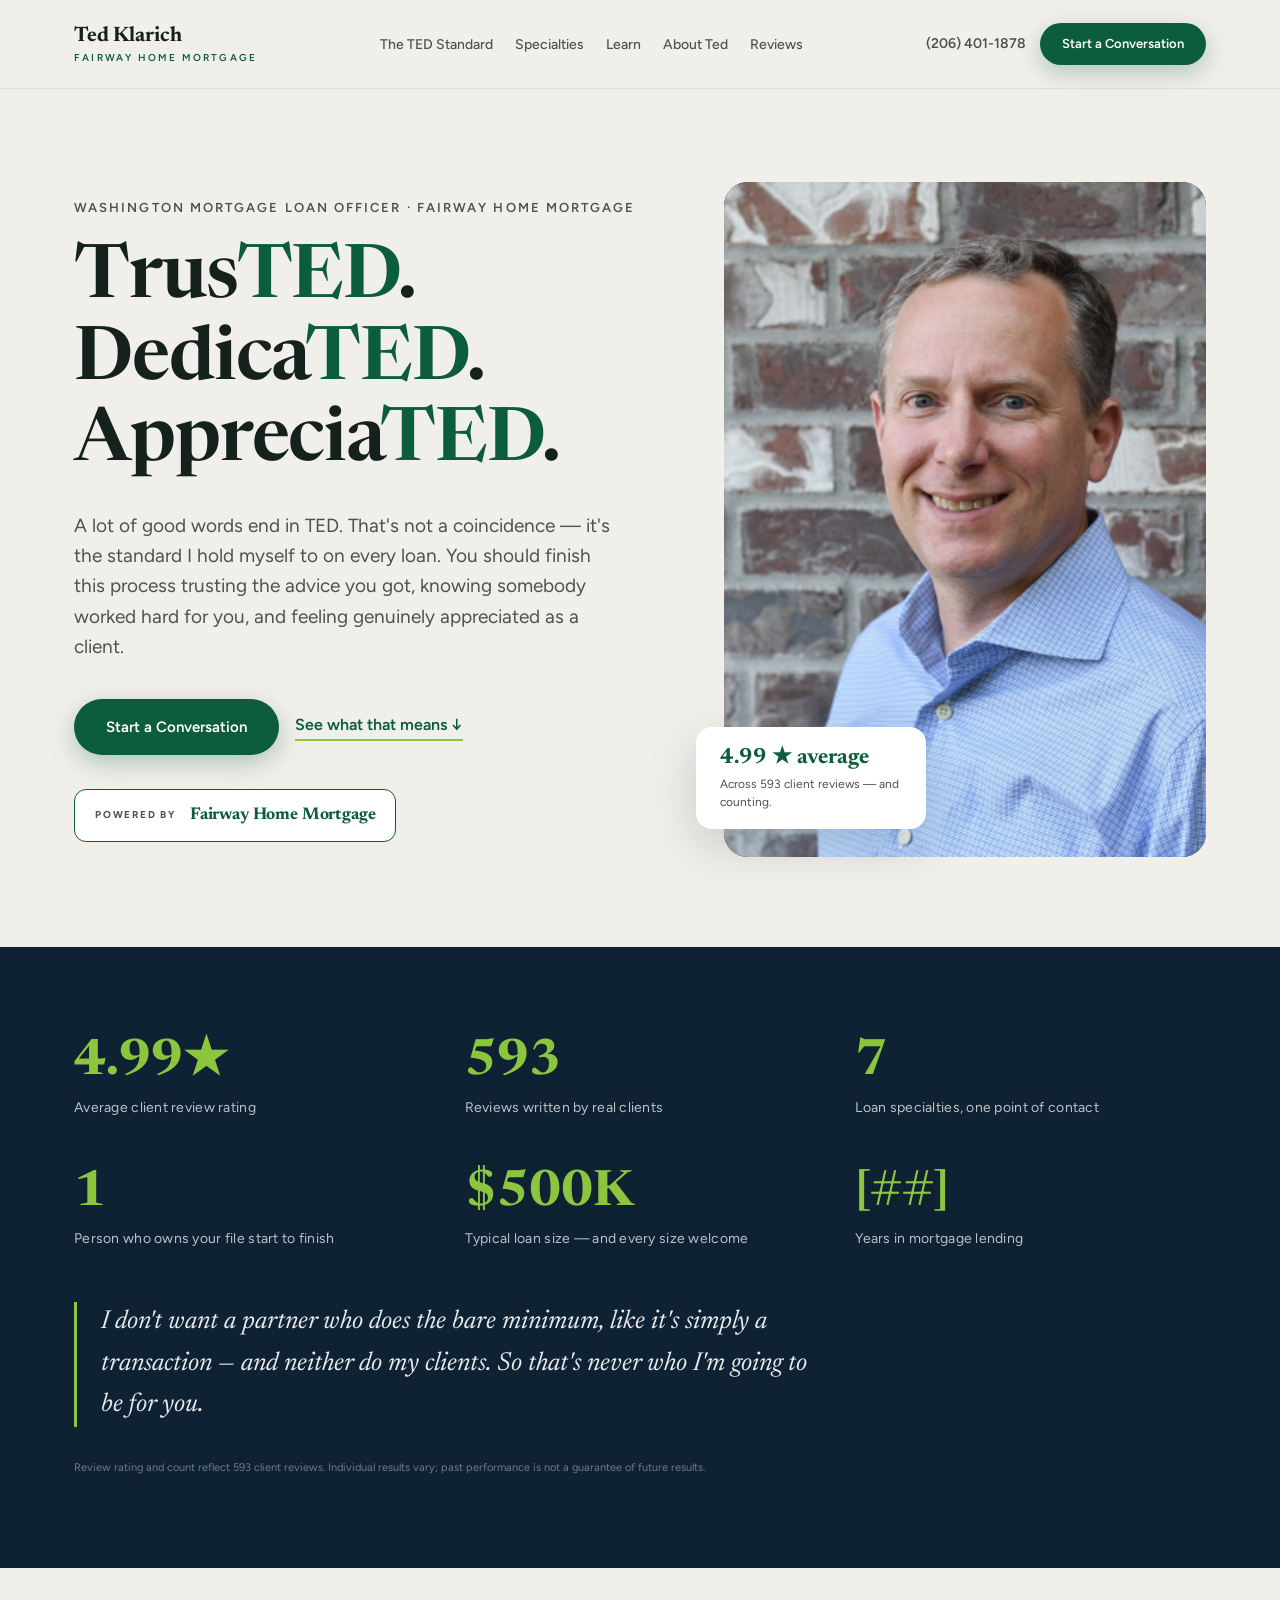
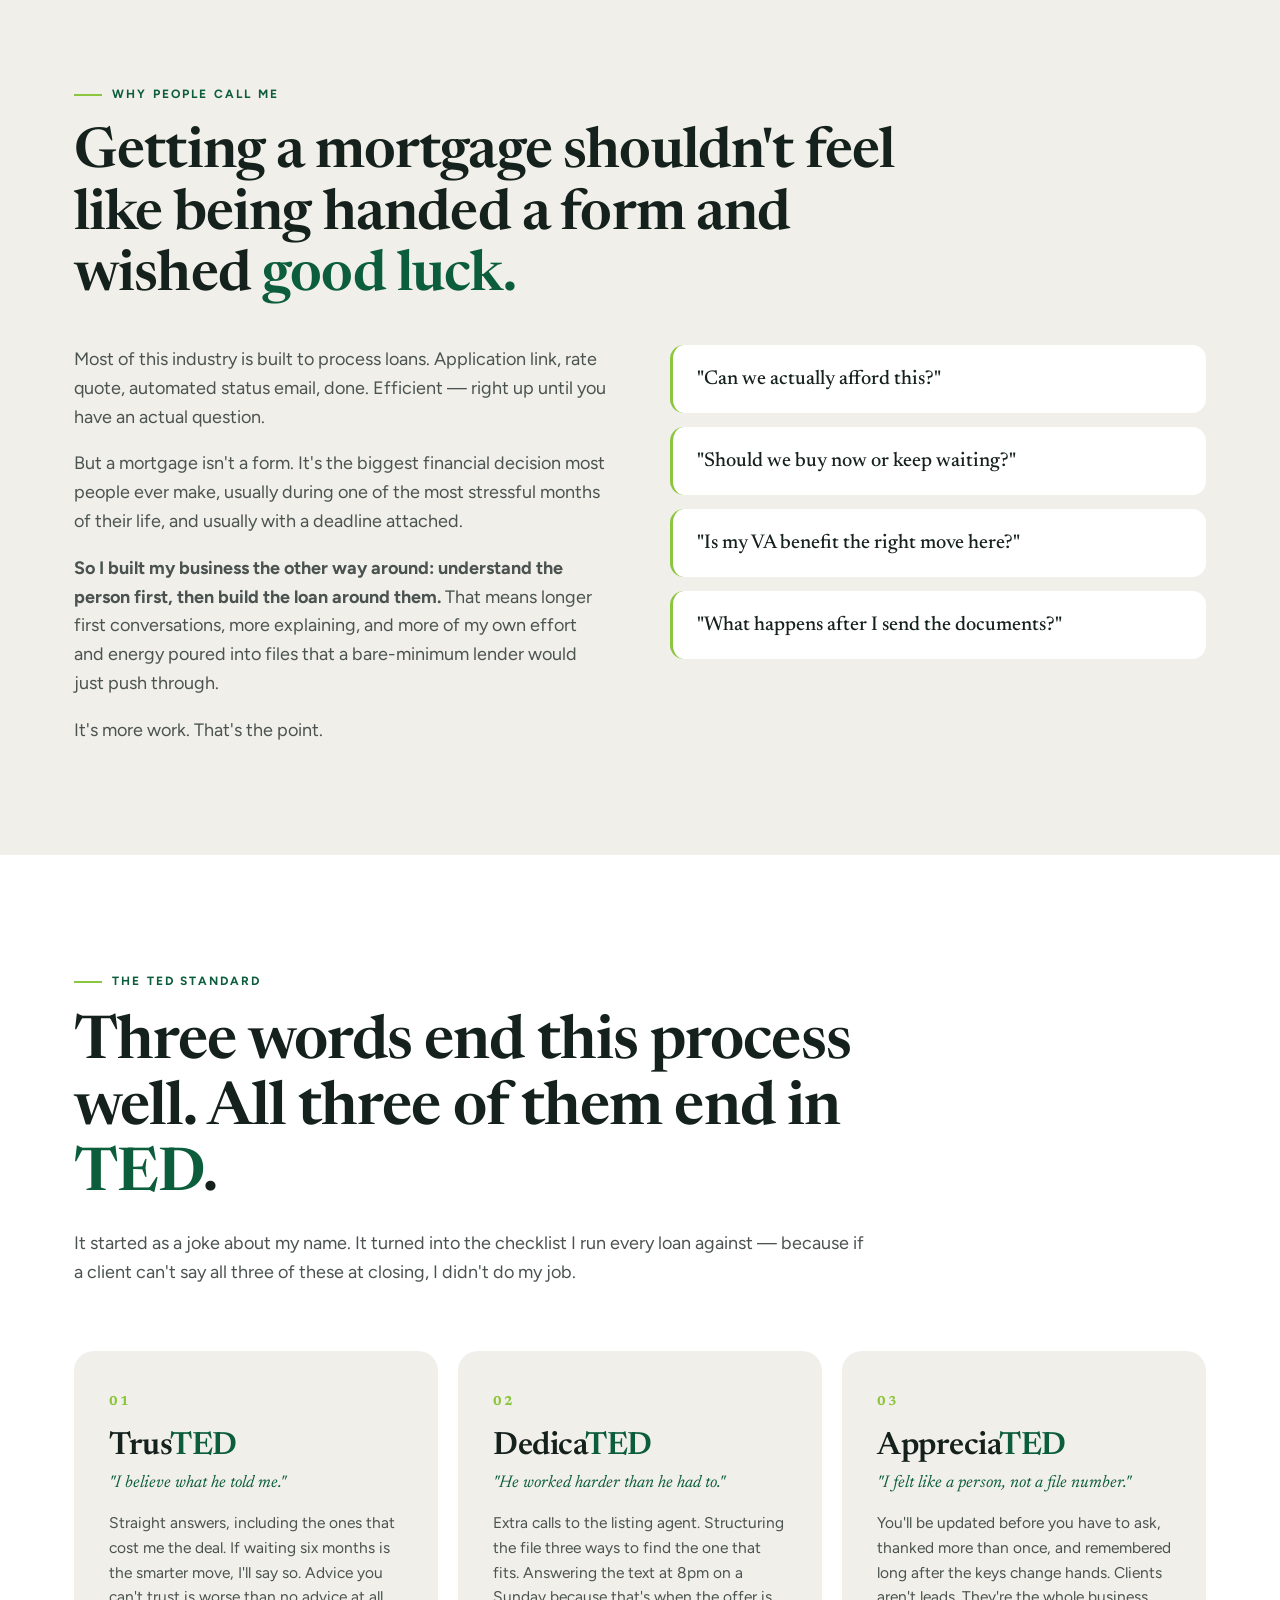
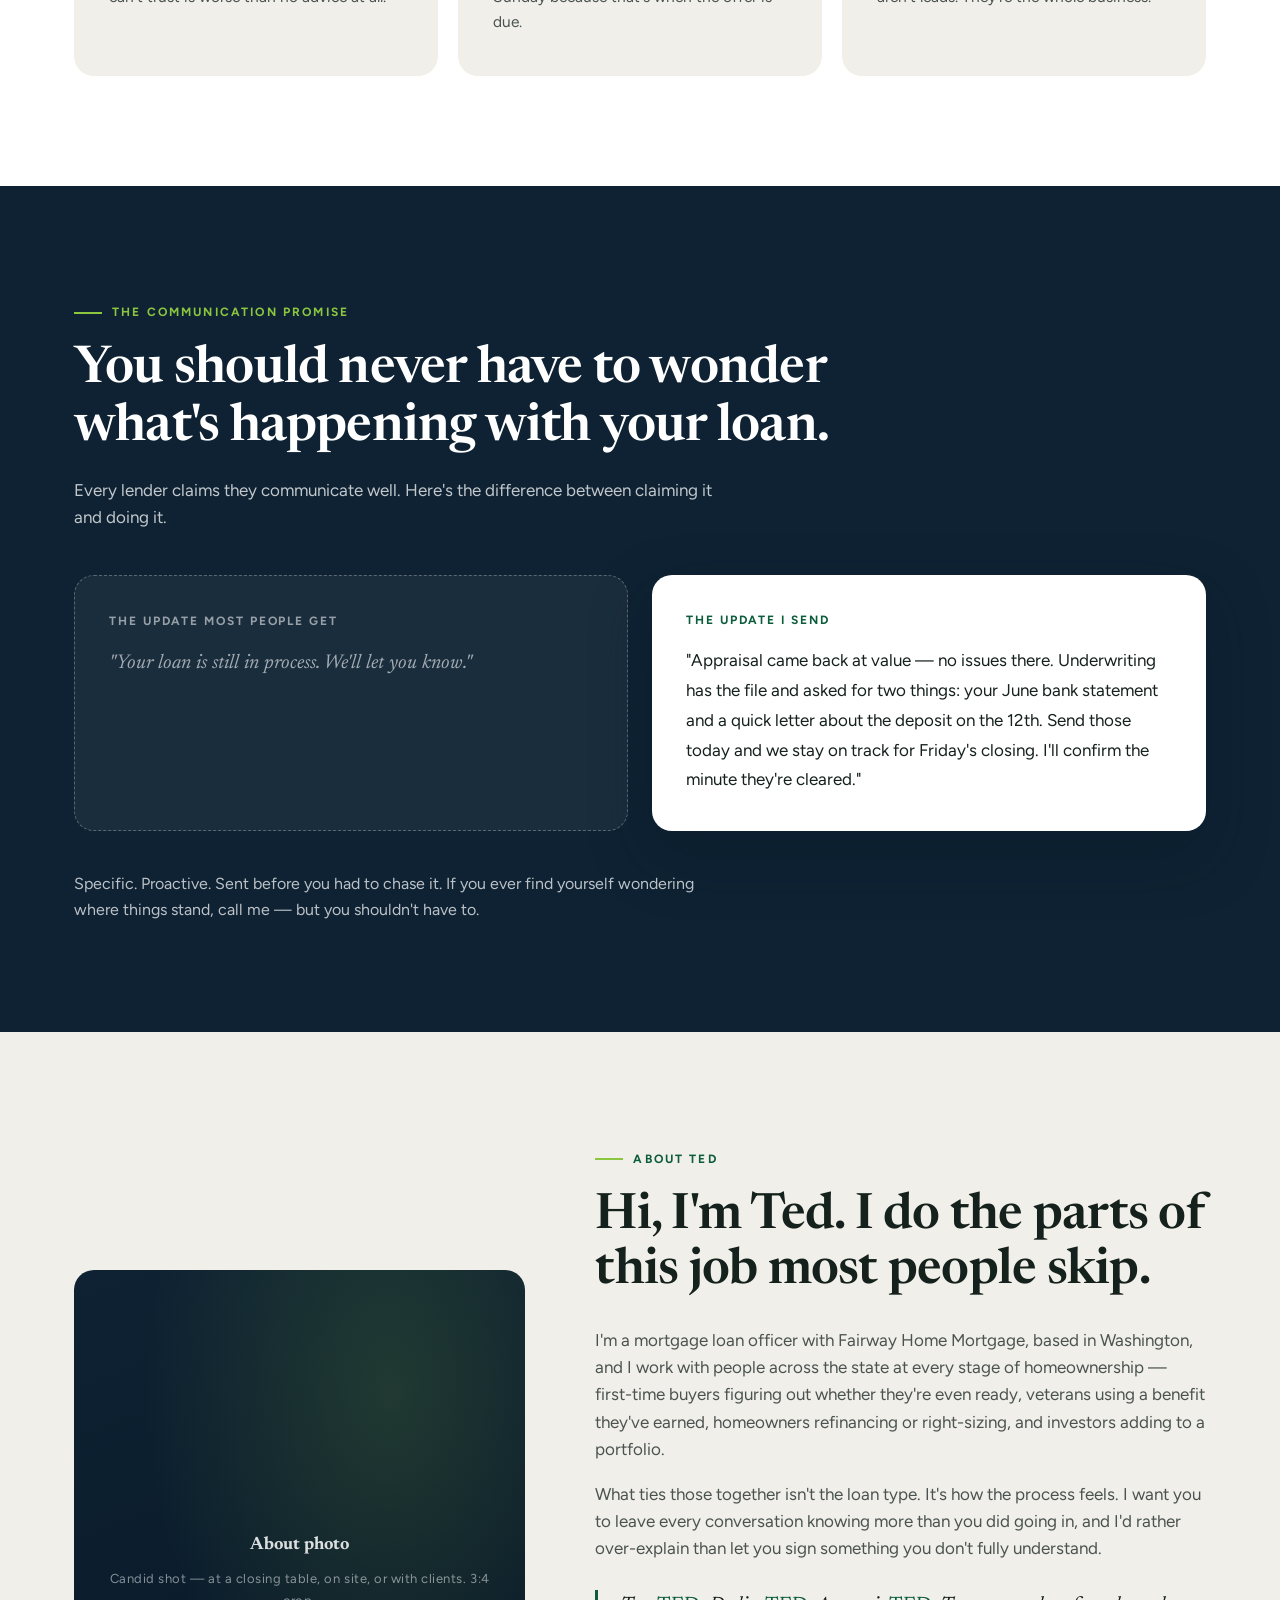
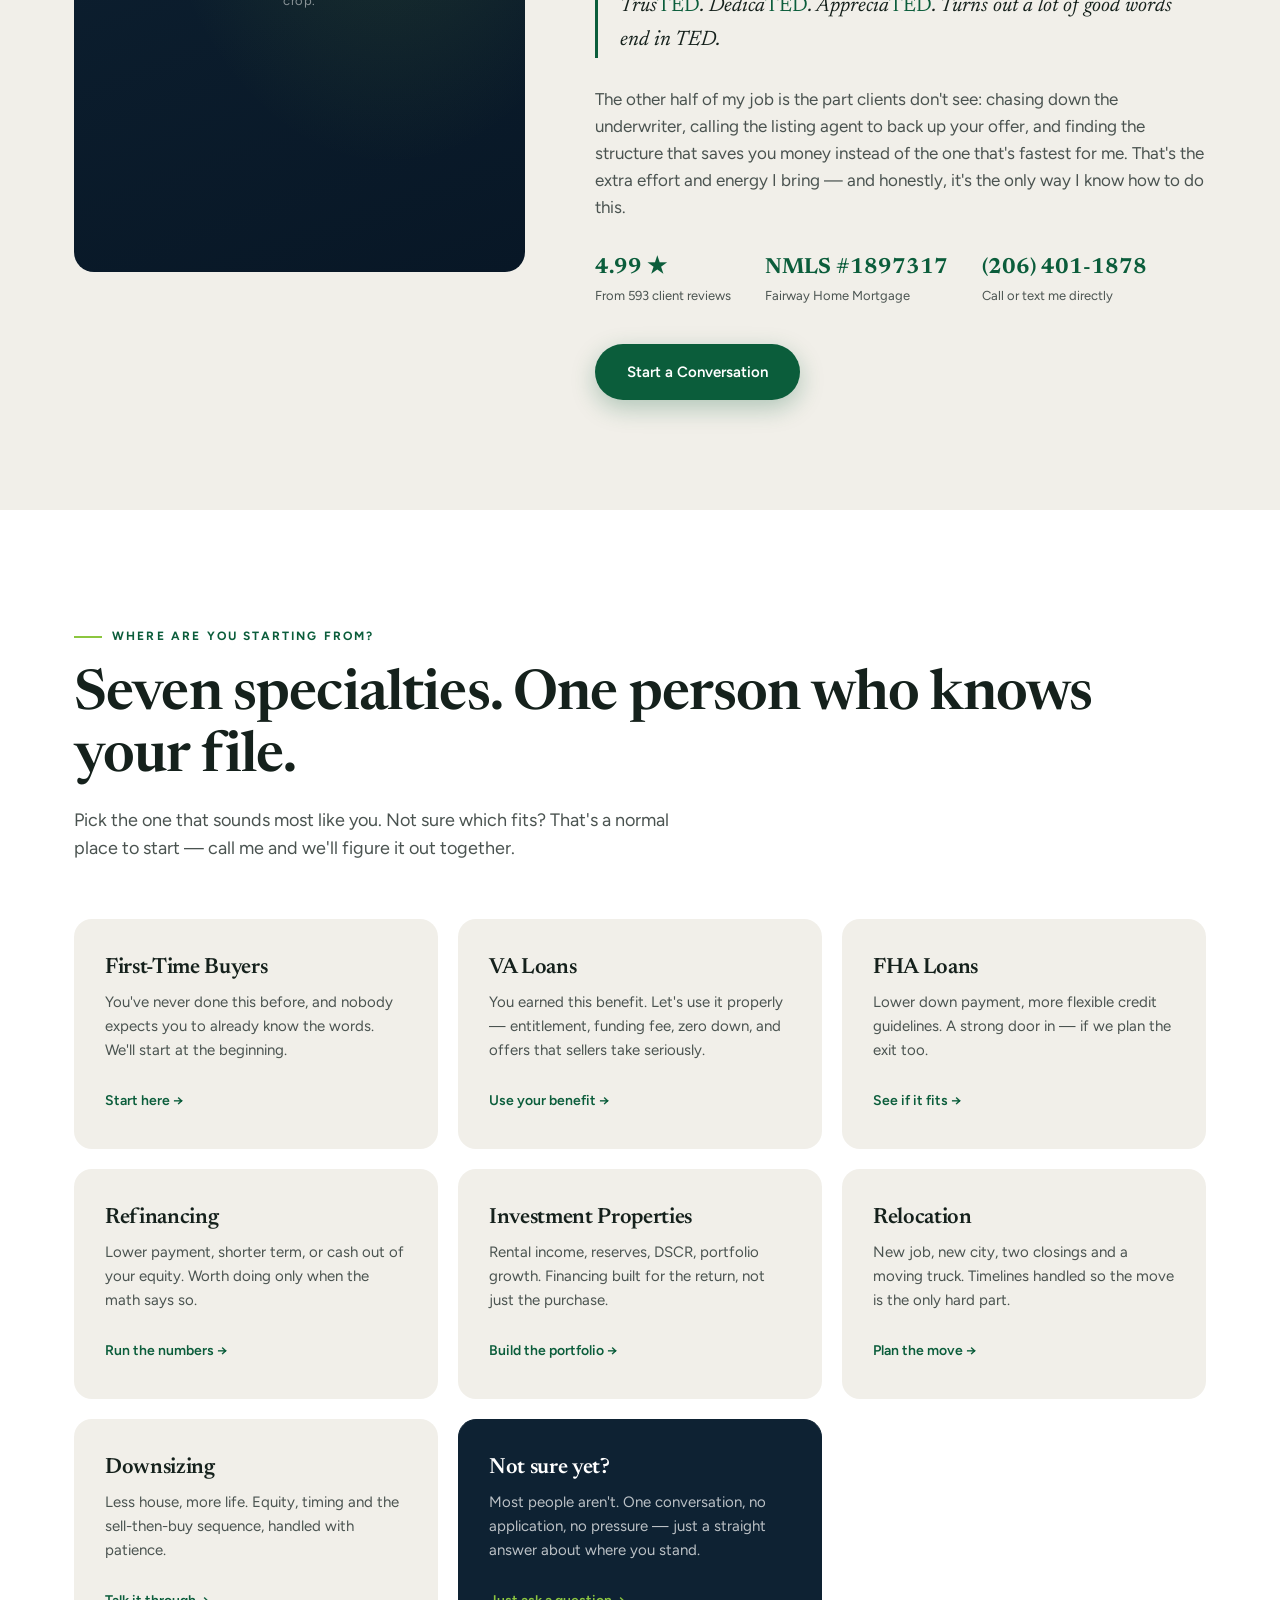
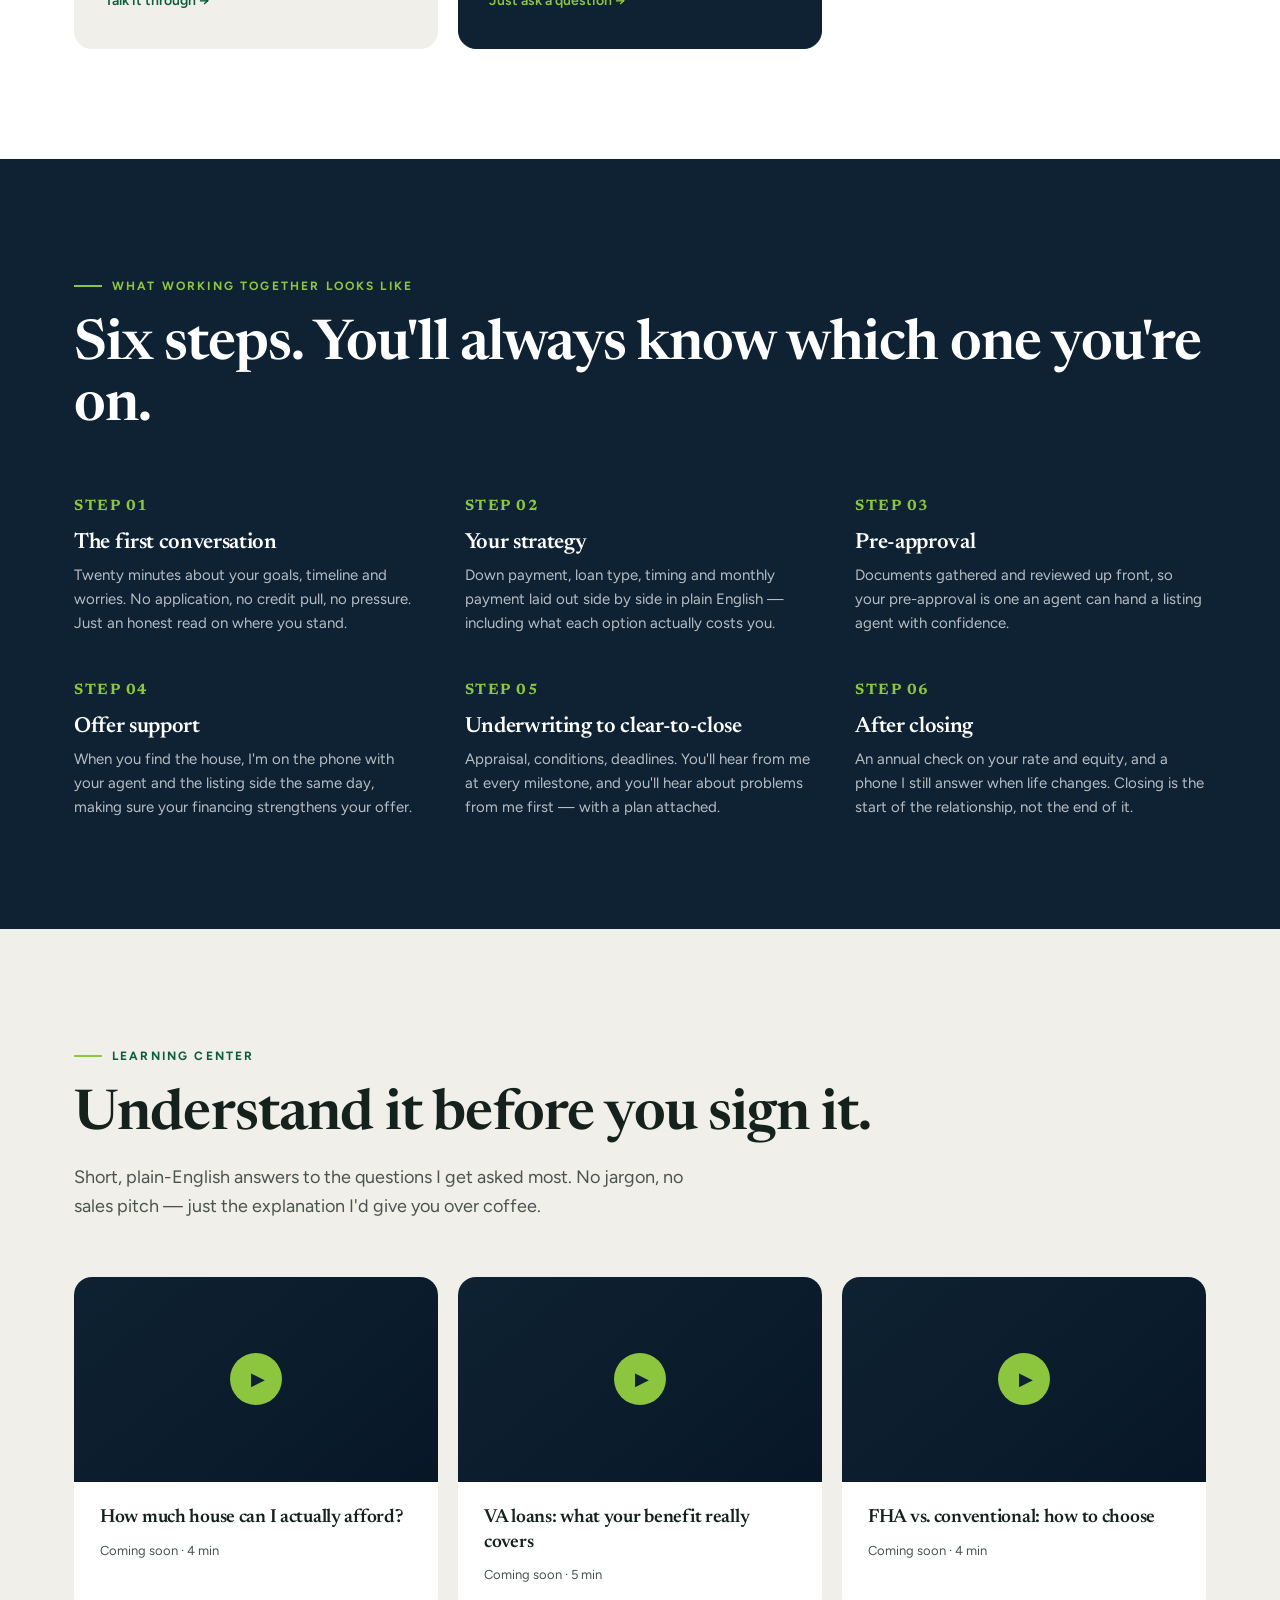
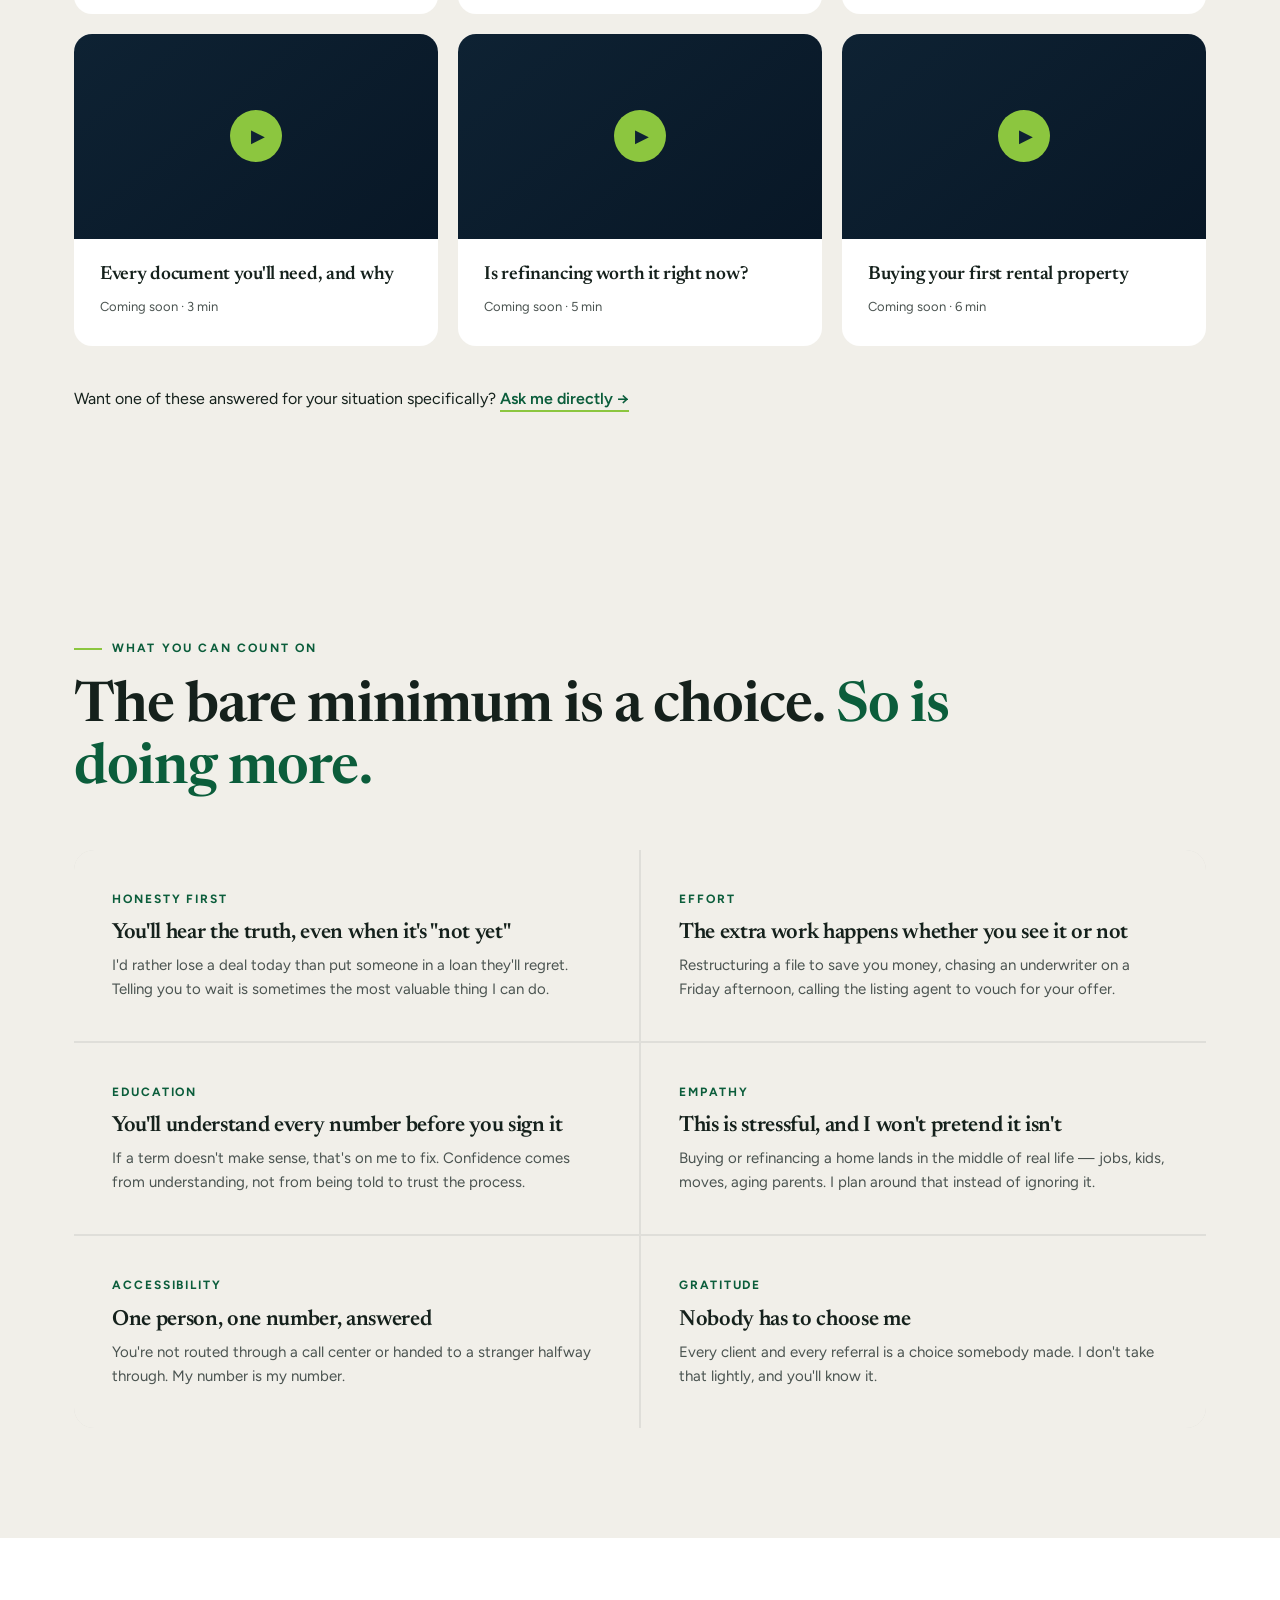
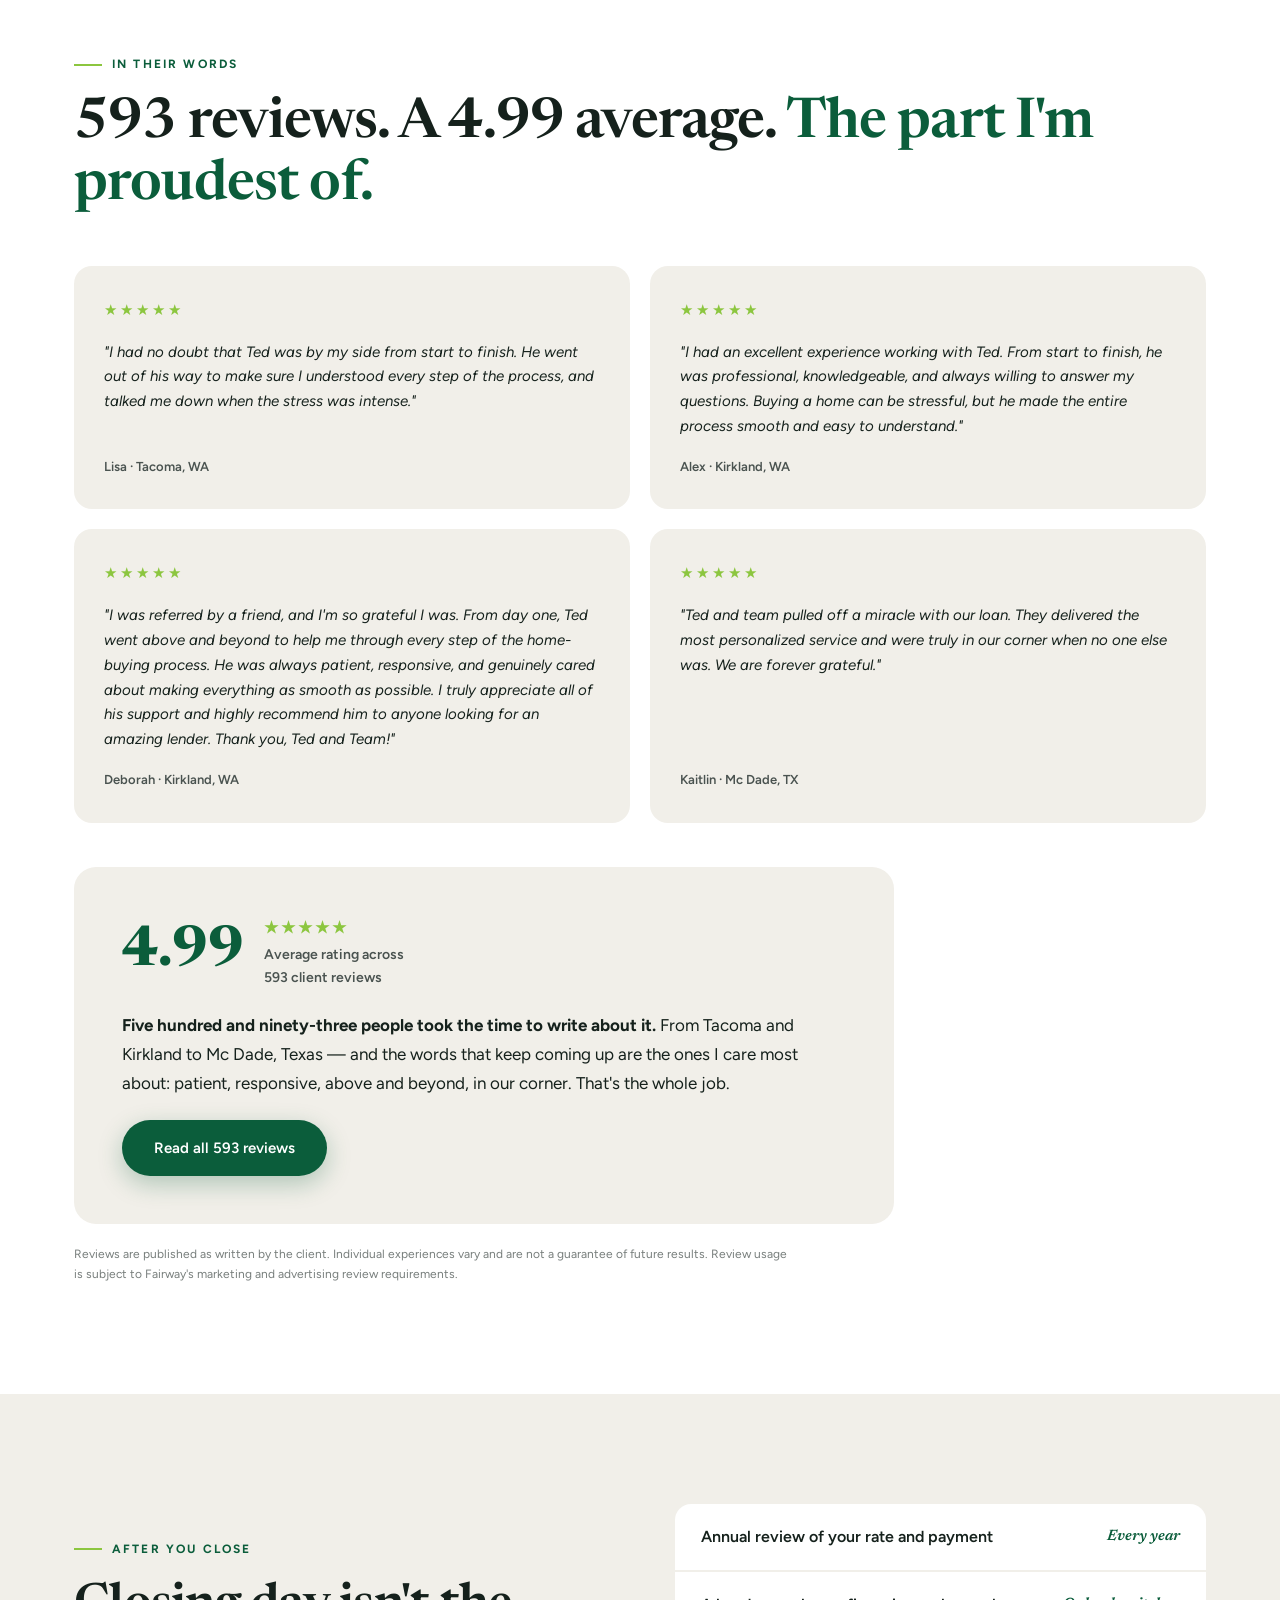
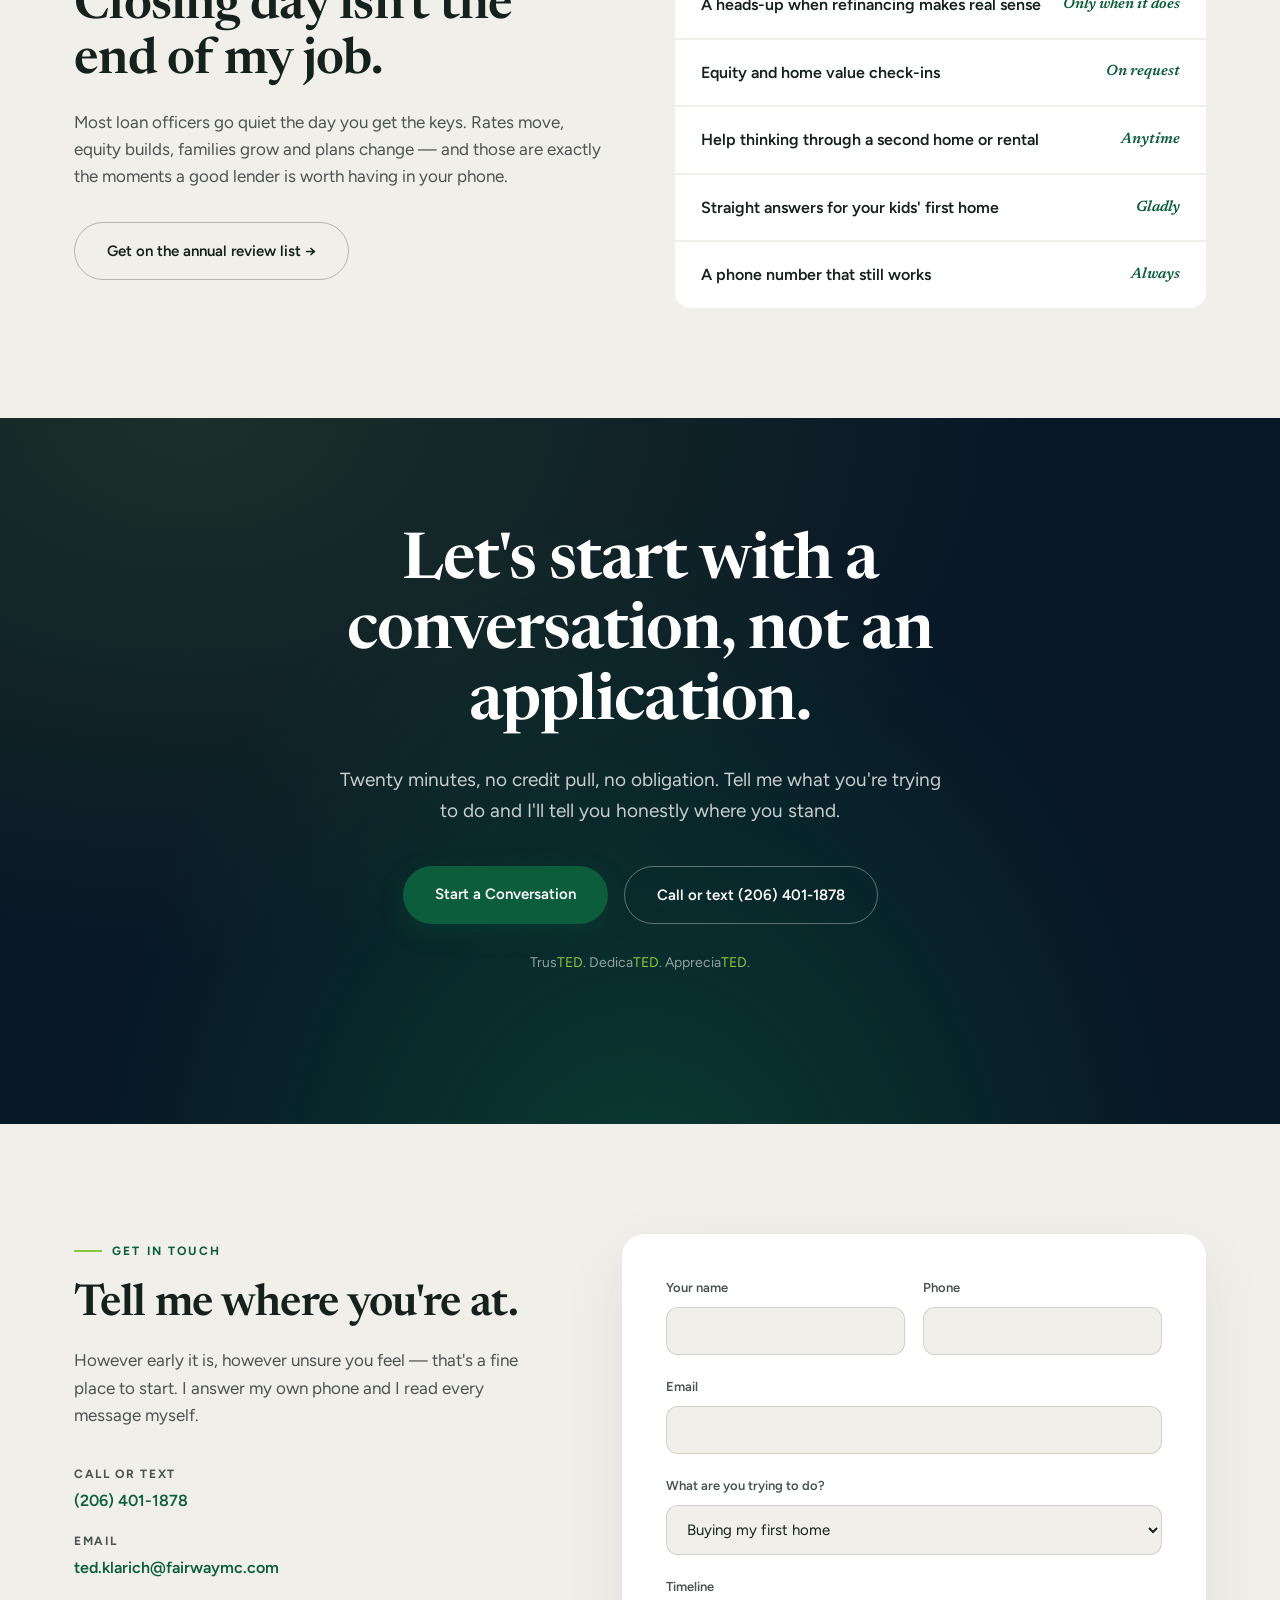
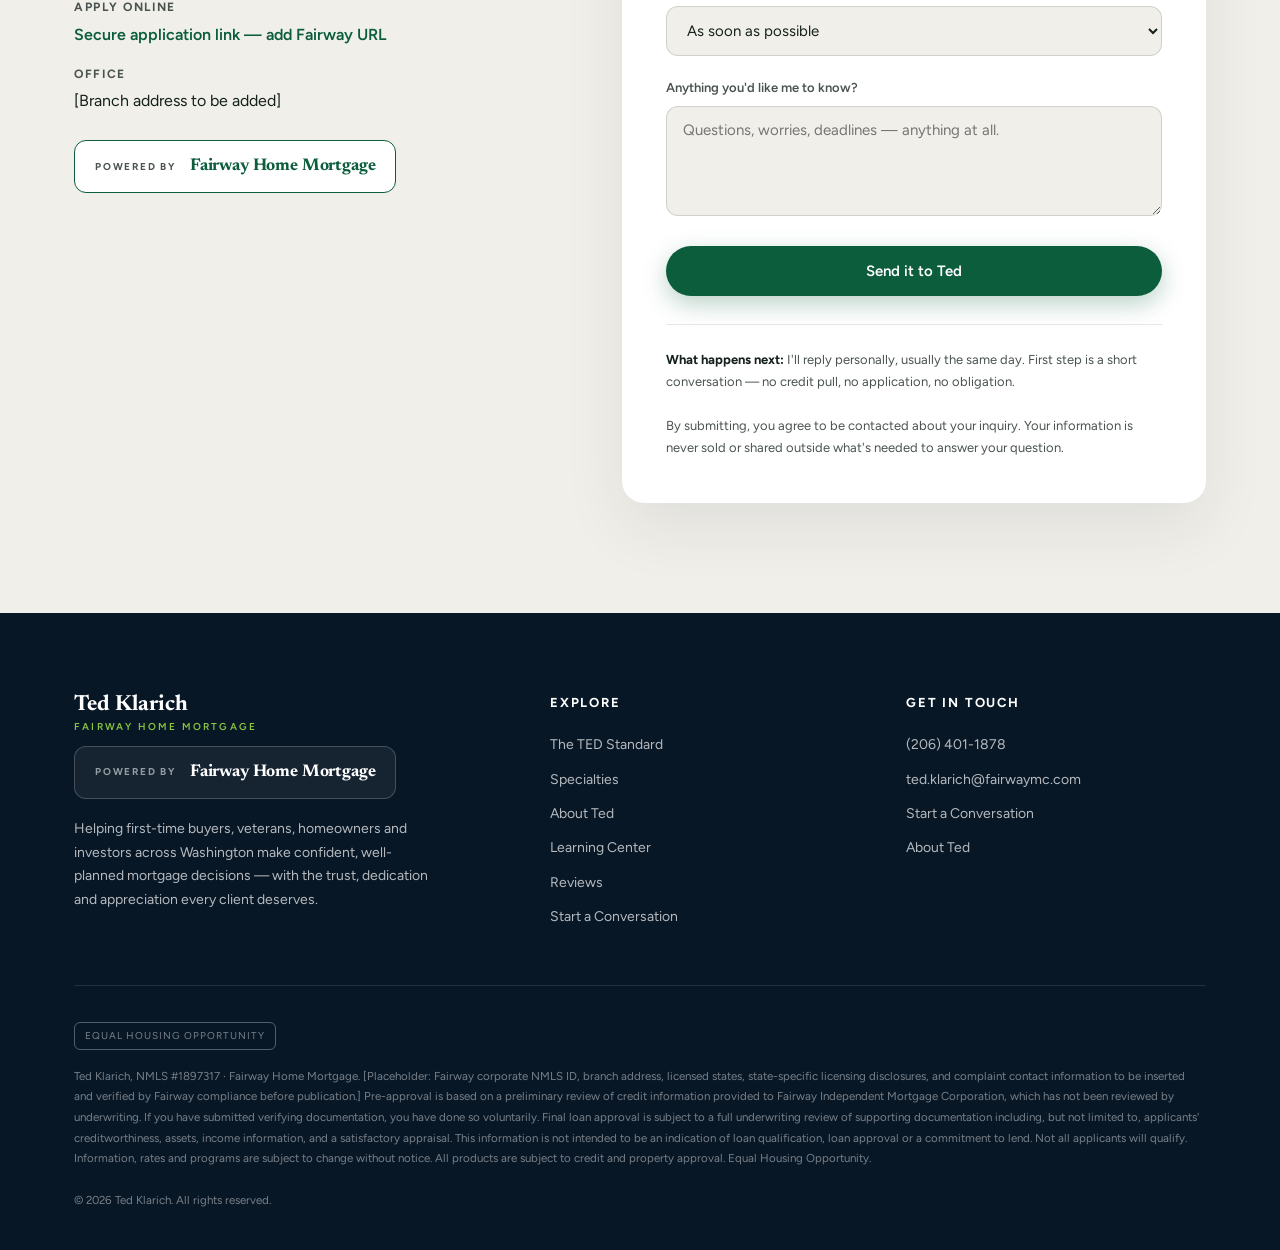
==== commit d97adafb: "Collapse to a single page Remove the-ted-standard.html, buyers.html and homeowners.html. The homepag" ====
--- a/index.html
+++ b/index.html
@@ -37,9 +37,8 @@
   <div class="nav-inner">
     <a class="logo" href="index.html">Ted Klarich<span>Fairway Home Mortgage</span></a>
     <ul class="nav-links">
-      <li><a href="the-ted-standard.html">The TED Standard</a></li>
-      <li><a href="buyers.html">Buy a Home</a></li>
-      <li><a href="homeowners.html">Homeowners</a></li>
+      <li><a href="#standard">The TED Standard</a></li>
+      <li><a href="#pathways">Specialties</a></li>
       <li><a href="#learn">Learn</a></li>
       <li><a href="#about">About Ted</a></li>
       <li><a href="#reviews">Reviews</a></li>
@@ -52,9 +51,8 @@
   </div>
 </nav>
 <div class="mobile-menu">
-  <a href="the-ted-standard.html">The TED Standard</a>
-  <a href="buyers.html">Buy a Home</a>
-  <a href="homeowners.html">Homeowners</a>
+  <a href="#standard">The TED Standard</a>
+  <a href="#pathways">Specialties</a>
   <a href="#learn">Learn</a>
   <a href="#about">About Ted</a>
   <a href="#reviews">Reviews</a>
@@ -73,7 +71,7 @@
       <p class="lead">A lot of good words end in TED. That's not a coincidence &mdash; it's the standard I hold myself to on every loan. You should finish this process trusting the advice you got, knowing somebody worked hard for you, and feeling genuinely appreciated as a client.</p>
       <div class="hero-ctas">
         <a class="btn btn-primary" href="#contact">Start a Conversation</a>
-        <a class="textlink" href="the-ted-standard.html">See what that means &darr;</a>
+        <a class="textlink" href="#standard">See what that means &darr;</a>
       </div>
       <!-- VERIFY: swap for Ted's official Fairway-approved logo lockup when available. -->
       <div class="fairway-badge"><span class="pb">Powered by</span><span class="fw">Fairway Home Mortgage</span></div>
@@ -158,7 +156,6 @@
         <p>You'll be updated before you have to ask, thanked more than once, and remembered long after the keys change hands. Clients aren't leads. They're the whole business.</p>
       </div>
     </div>
-    <p style="margin-top:44px"><a class="textlink" href="the-ted-standard.html">Read the full TED Standard &mdash; how it works, step by step &rarr;</a></p>
   </div>
 </section>
 
@@ -215,31 +212,31 @@
     <h2>Seven specialties. One person who knows your file.</h2>
     <p class="sub">Pick the one that sounds most like you. Not sure which fits? That's a normal place to start &mdash; call me and we'll figure it out together.</p>
     <div class="path-grid">
-      <a class="path-card" href="buyers.html#first-time">
+      <a class="path-card" href="#contact">
         <div><h3>First-Time Buyers</h3><p>You've never done this before, and nobody expects you to already know the words. We'll start at the beginning.</p></div>
         <div class="go">Start here &rarr;</div>
       </a>
-      <a class="path-card" href="buyers.html#va">
+      <a class="path-card" href="#contact">
         <div><h3>VA Loans</h3><p>You earned this benefit. Let's use it properly &mdash; entitlement, funding fee, zero down, and offers that sellers take seriously.</p></div>
         <div class="go">Use your benefit &rarr;</div>
       </a>
-      <a class="path-card" href="buyers.html#fha">
+      <a class="path-card" href="#contact">
         <div><h3>FHA Loans</h3><p>Lower down payment, more flexible credit guidelines. A strong door in &mdash; if we plan the exit too.</p></div>
         <div class="go">See if it fits &rarr;</div>
       </a>
-      <a class="path-card" href="homeowners.html#refinance">
+      <a class="path-card" href="#contact">
         <div><h3>Refinancing</h3><p>Lower payment, shorter term, or cash out of your equity. Worth doing only when the math says so.</p></div>
         <div class="go">Run the numbers &rarr;</div>
       </a>
-      <a class="path-card" href="buyers.html#investment">
+      <a class="path-card" href="#contact">
         <div><h3>Investment Properties</h3><p>Rental income, reserves, DSCR, portfolio growth. Financing built for the return, not just the purchase.</p></div>
         <div class="go">Build the portfolio &rarr;</div>
       </a>
-      <a class="path-card" href="buyers.html#relocation">
+      <a class="path-card" href="#contact">
         <div><h3>Relocation</h3><p>New job, new city, two closings and a moving truck. Timelines handled so the move is the only hard part.</p></div>
         <div class="go">Plan the move &rarr;</div>
       </a>
-      <a class="path-card" href="homeowners.html#downsizing">
+      <a class="path-card" href="#contact">
         <div><h3>Downsizing</h3><p>Less house, more life. Equity, timing and the sell-then-buy sequence, handled with patience.</p></div>
         <div class="go">Talk it through &rarr;</div>
       </a>
@@ -368,7 +365,7 @@
       <div class="eyebrow">After you close</div>
       <h2>Closing day isn't the end of my job.</h2>
       <p>Most loan officers go quiet the day you get the keys. Rates move, equity builds, families grow and plans change &mdash; and those are exactly the moments a good lender is worth having in your phone.</p>
-      <a class="btn btn-outline" href="homeowners.html">For homeowners &rarr;</a>
+      <a class="btn btn-outline" href="#contact">Get on the annual review list &rarr;</a>
     </div>
     <ul class="after-list">
       <li>Annual review of your rate and payment <span>Every year</span></li>
@@ -464,12 +461,12 @@
       <div>
         <h4>Explore</h4>
         <ul>
-          <li><a href="the-ted-standard.html">The TED Standard</a></li>
-          <li><a href="buyers.html">Buy a Home</a></li>
-          <li><a href="buyers.html#va">VA Loans</a></li>
-          <li><a href="buyers.html#fha">FHA Loans</a></li>
-          <li><a href="homeowners.html">Homeowners &amp; Refinancing</a></li>
-          <li><a href="index.html#learn">Learning Center</a></li>
+          <li><a href="#standard">The TED Standard</a></li>
+          <li><a href="#pathways">Specialties</a></li>
+          <li><a href="#about">About Ted</a></li>
+          <li><a href="#learn">Learning Center</a></li>
+          <li><a href="#reviews">Reviews</a></li>
+          <li><a href="#contact">Start a Conversation</a></li>
         </ul>
       </div>
       <div>
@@ -477,8 +474,8 @@
         <ul>
           <li><a href="tel:+12064011878">(206) 401-1878</a></li>
           <li><a href="mailto:ted.klarich@fairwaymc.com">ted.klarich@fairwaymc.com</a></li>
-          <li><a href="index.html#contact">Start a Conversation</a></li>
-          <li><a href="index.html#reviews">Reviews</a></li>
+          <li><a href="#contact">Start a Conversation</a></li>
+          <li><a href="#about">About Ted</a></li>
         </ul>
       </div>
     </div>
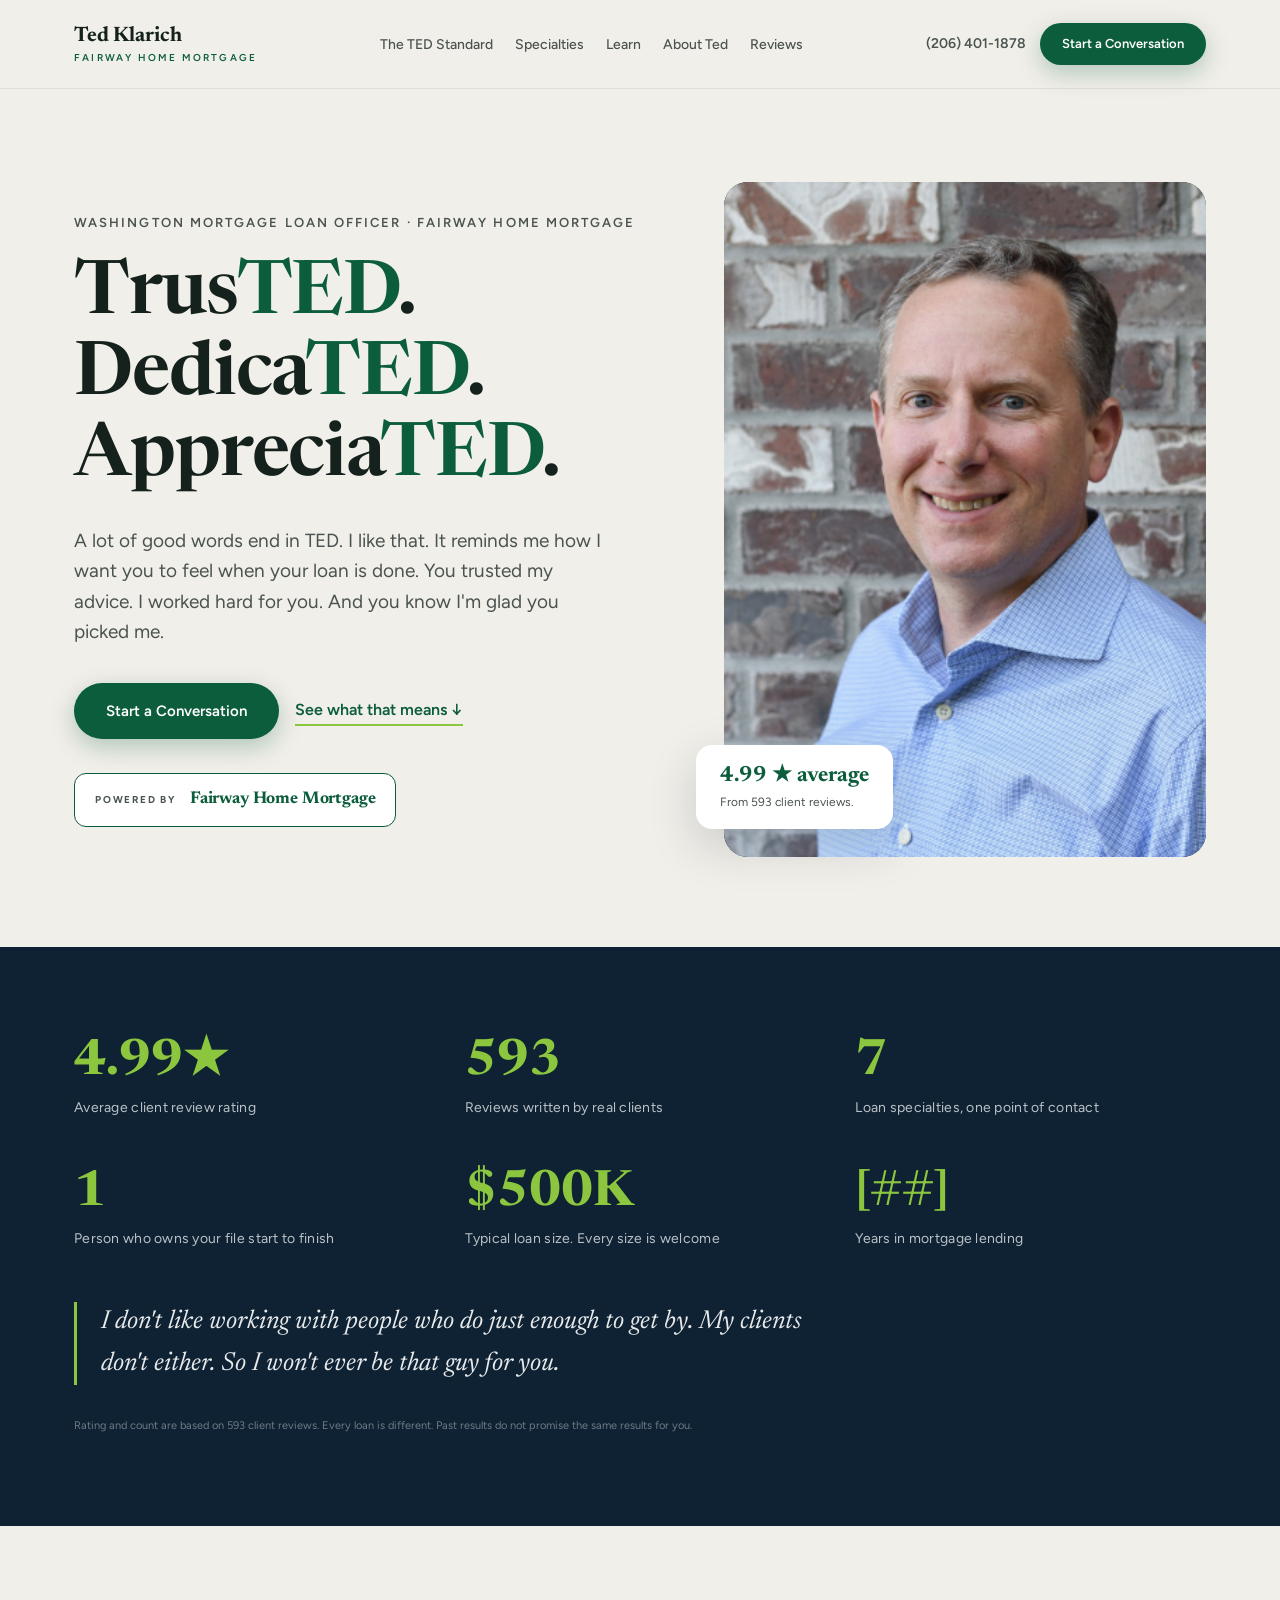
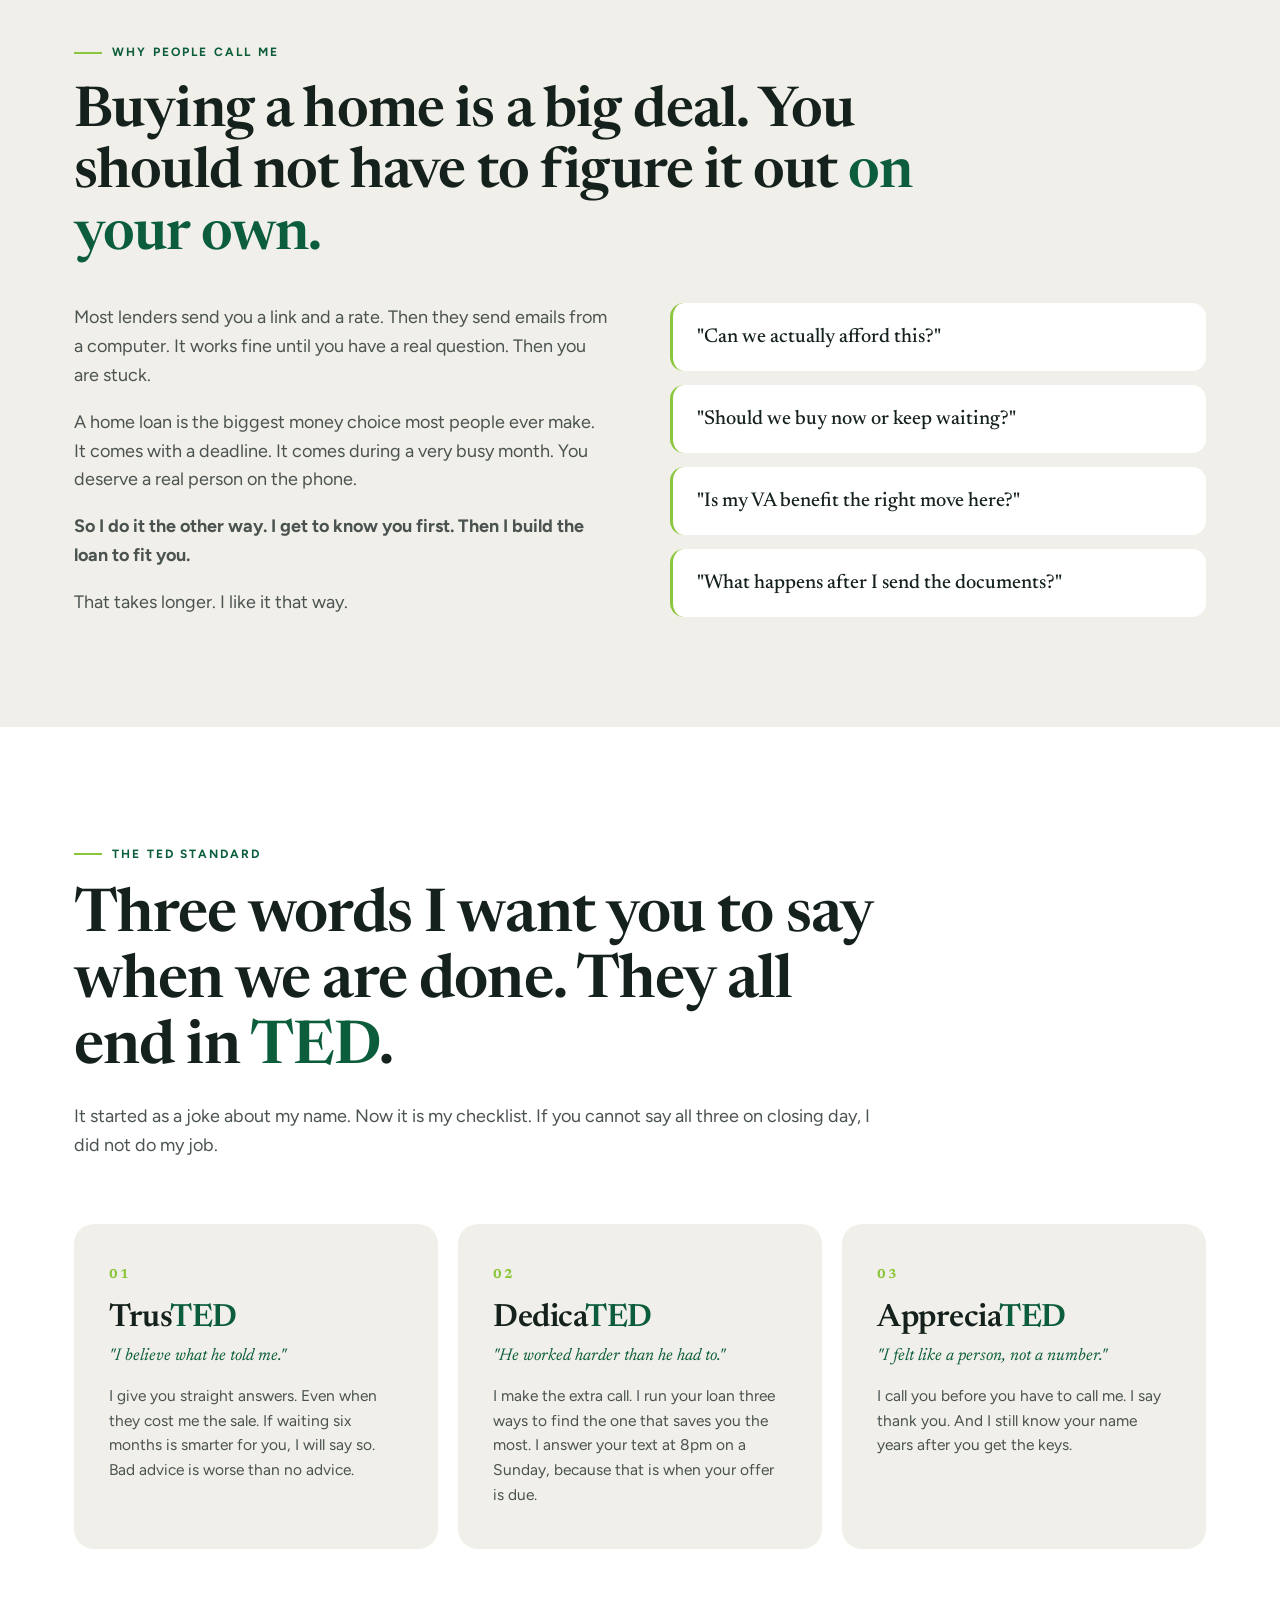
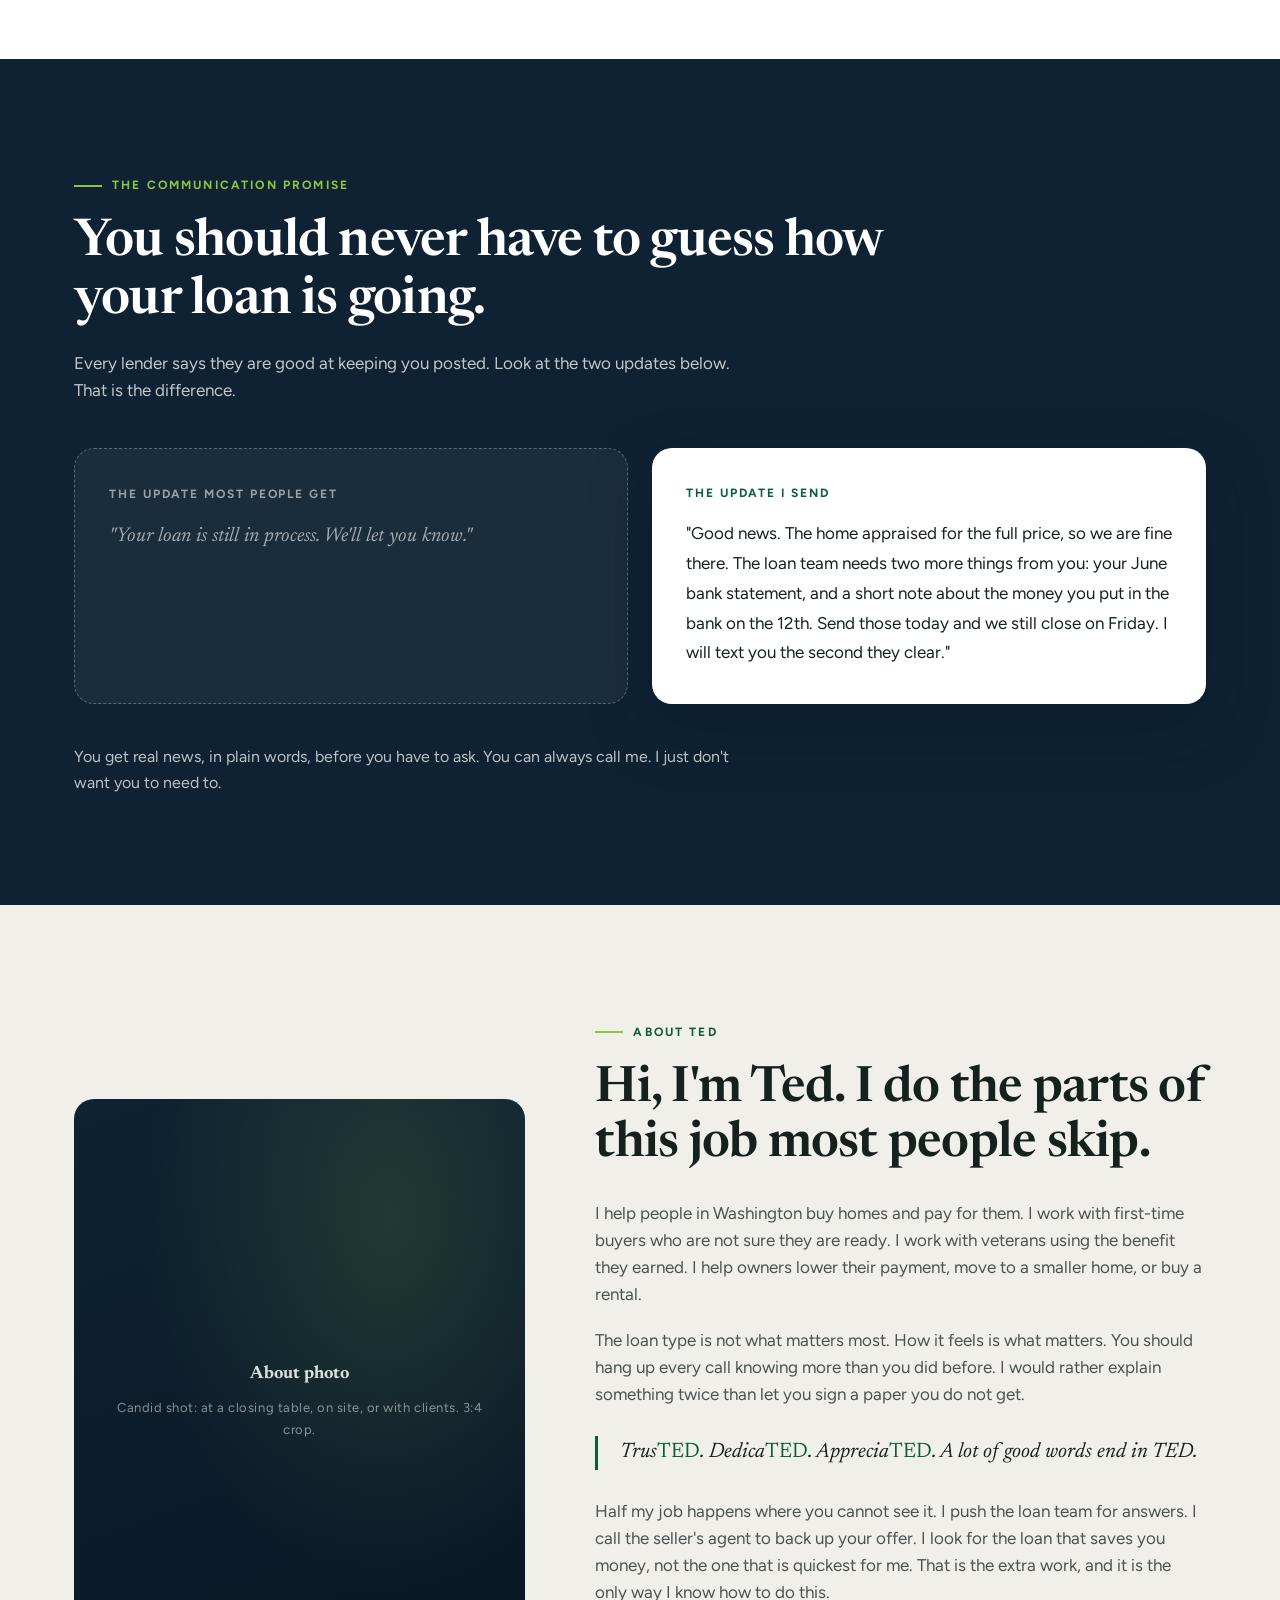
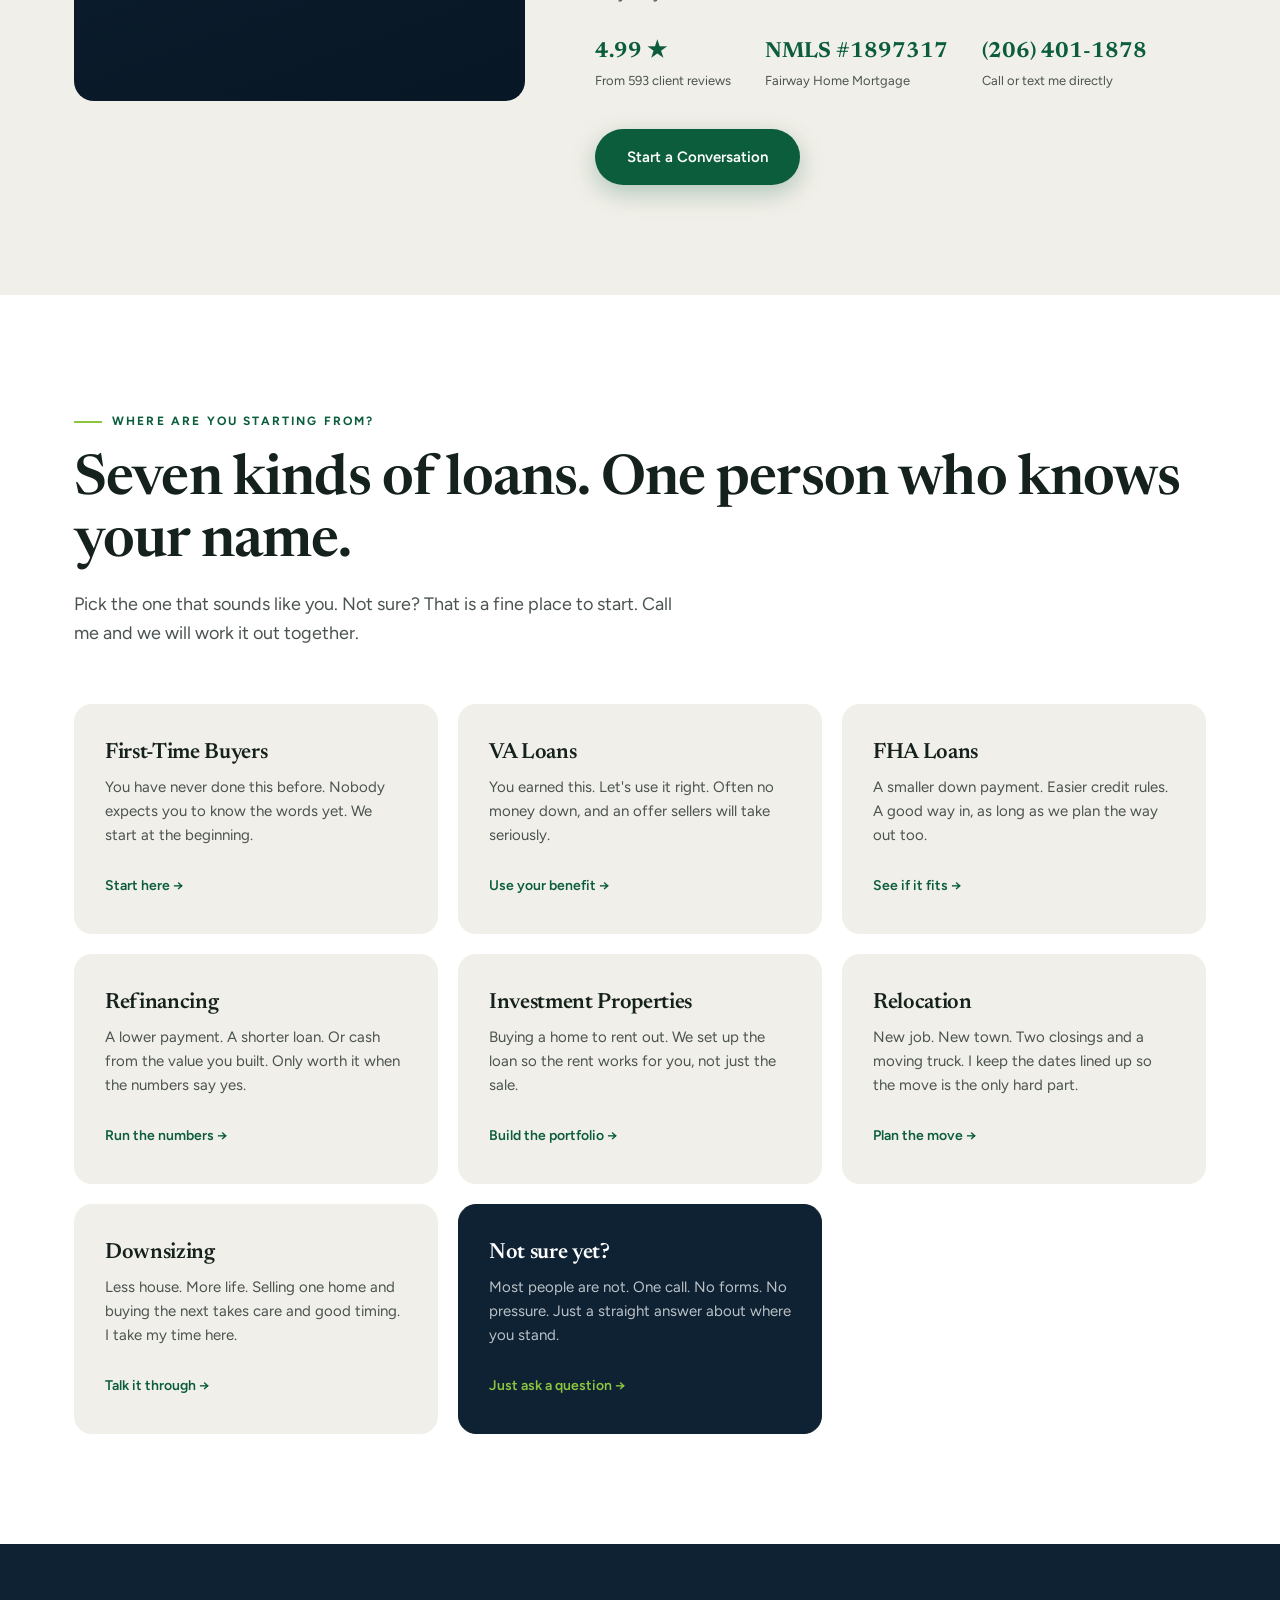
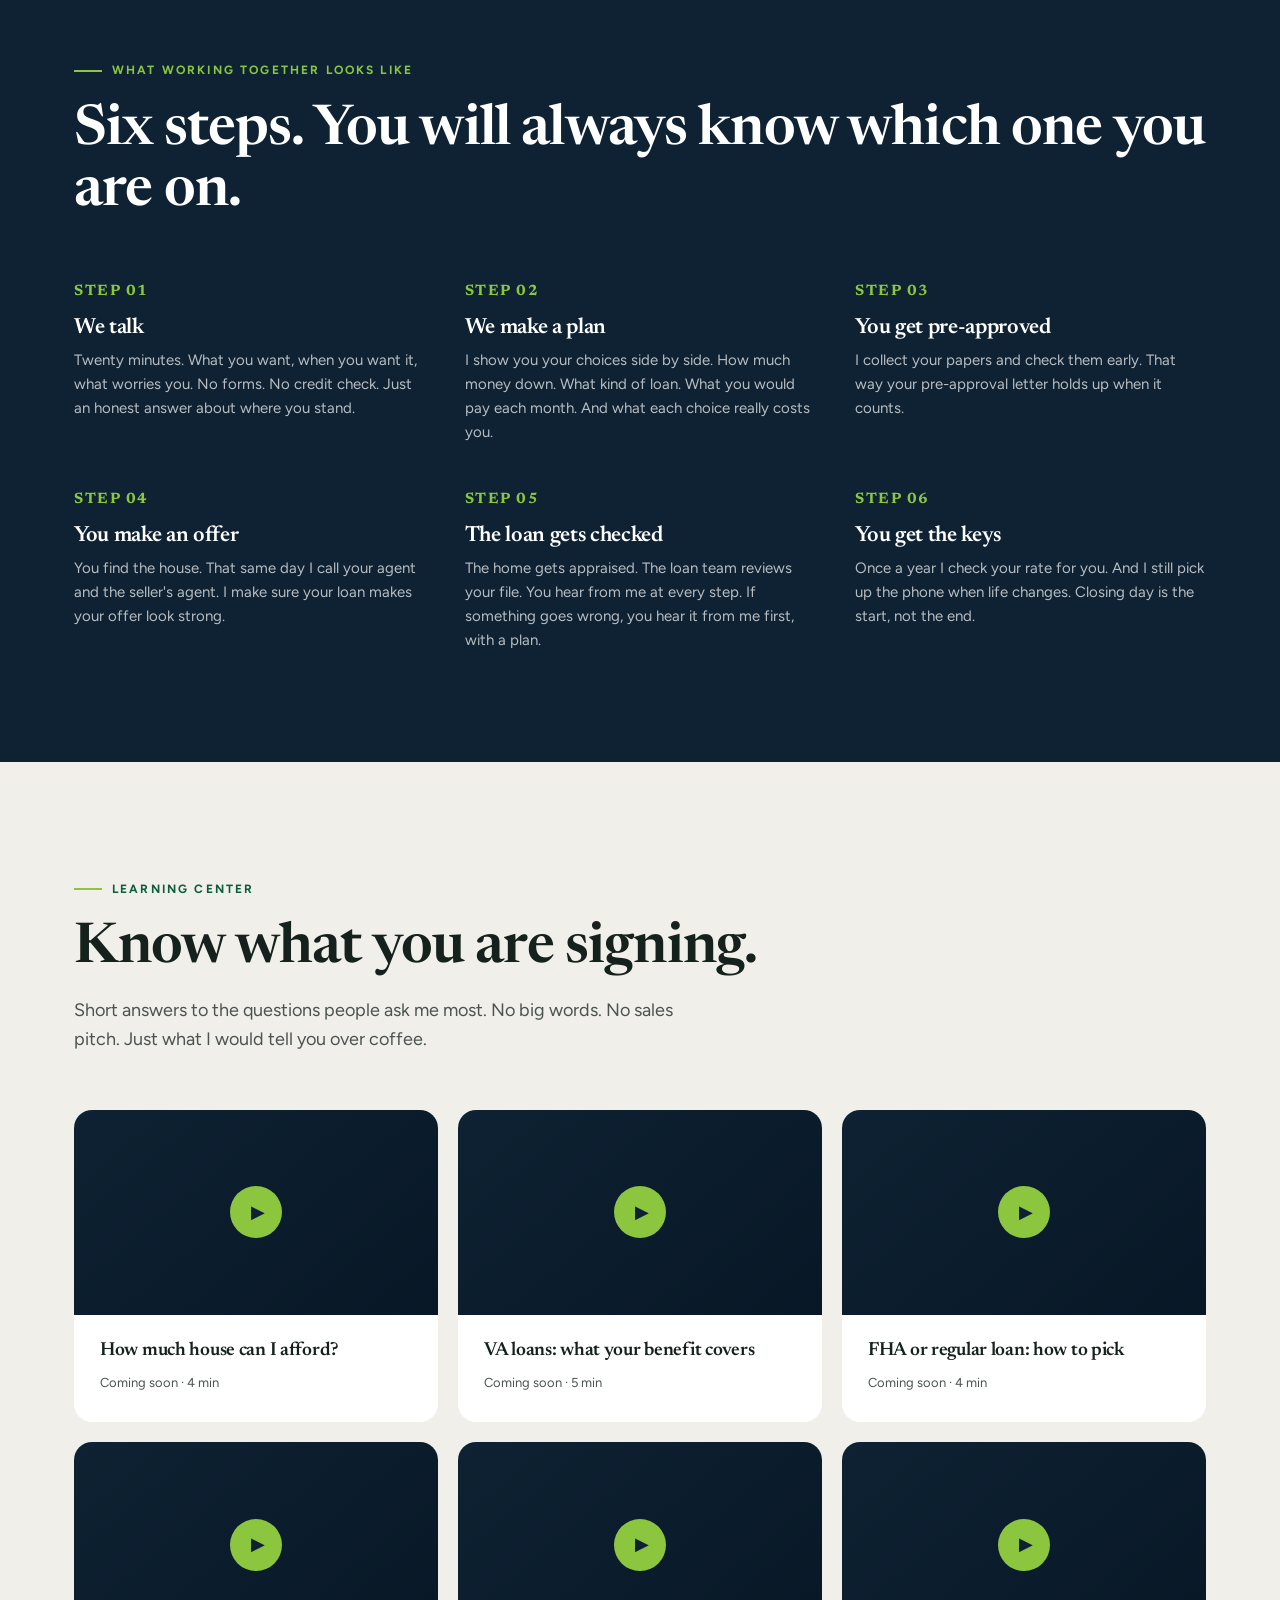
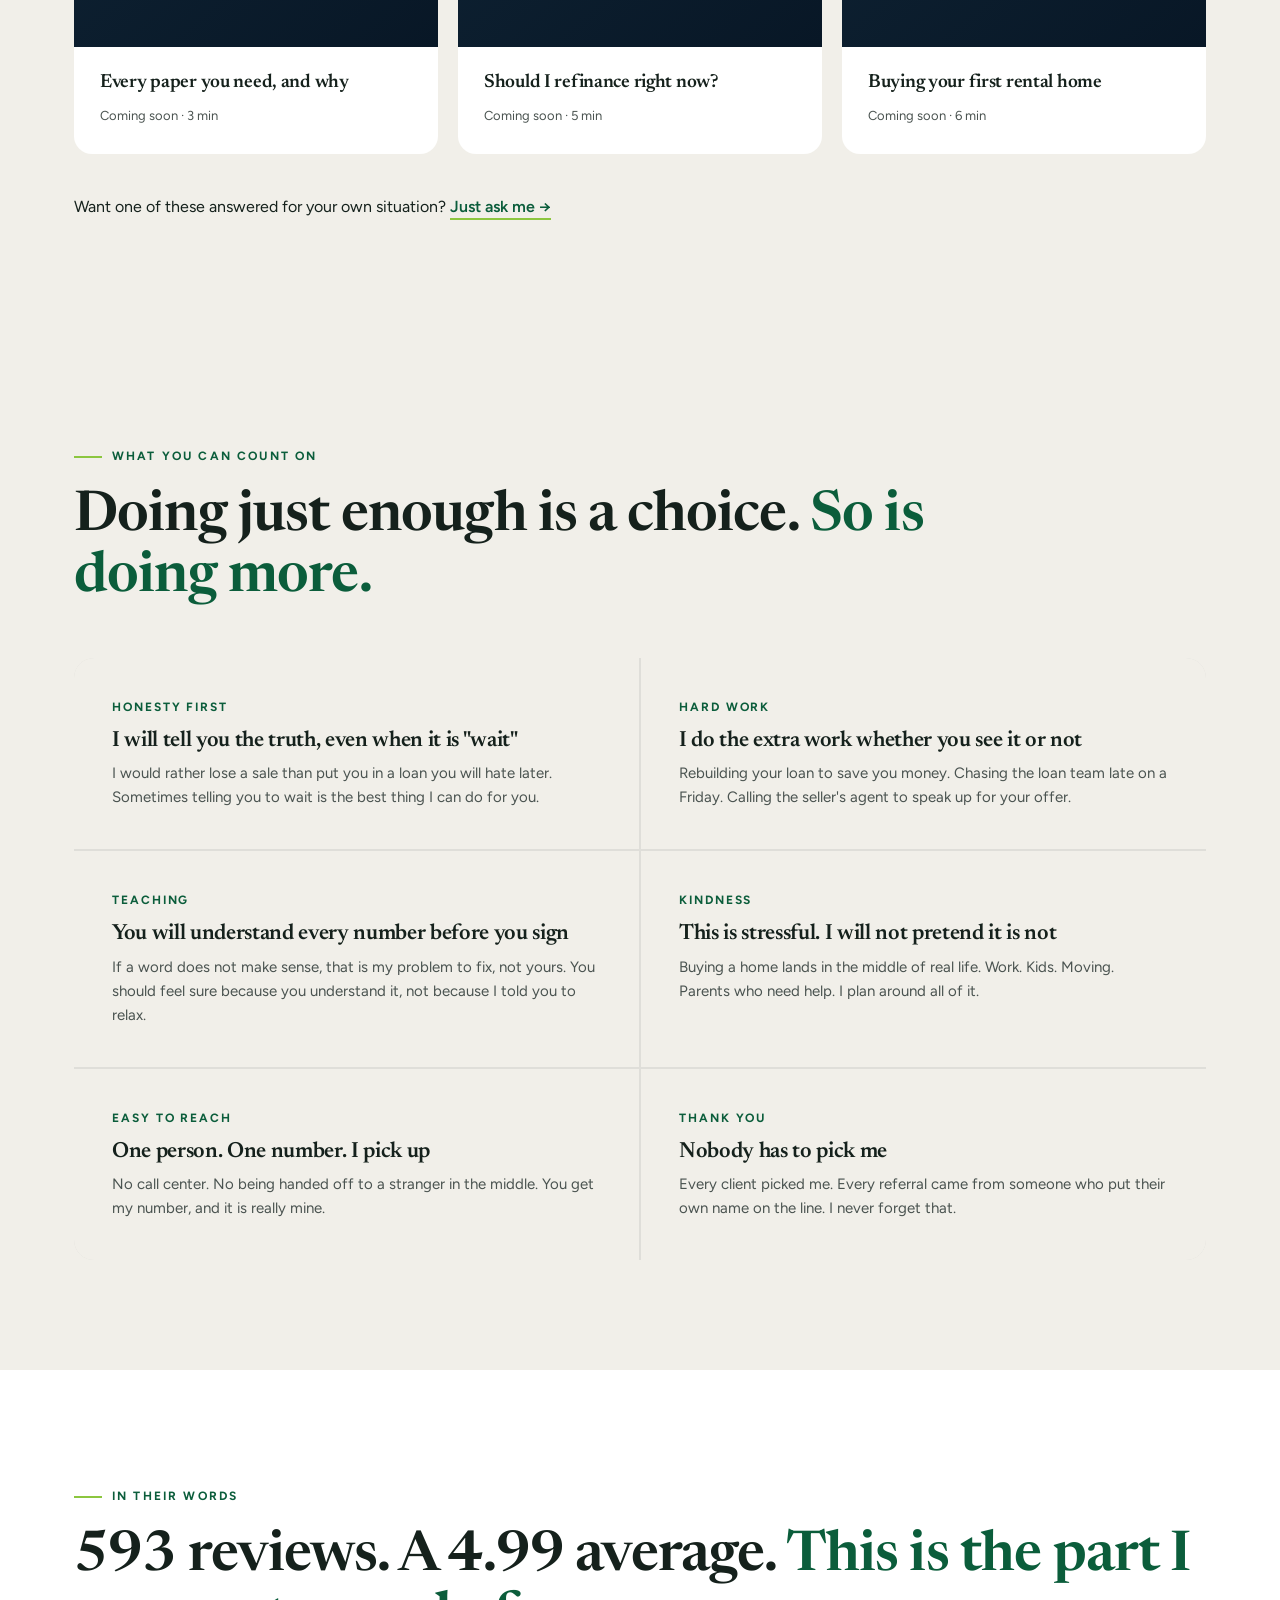
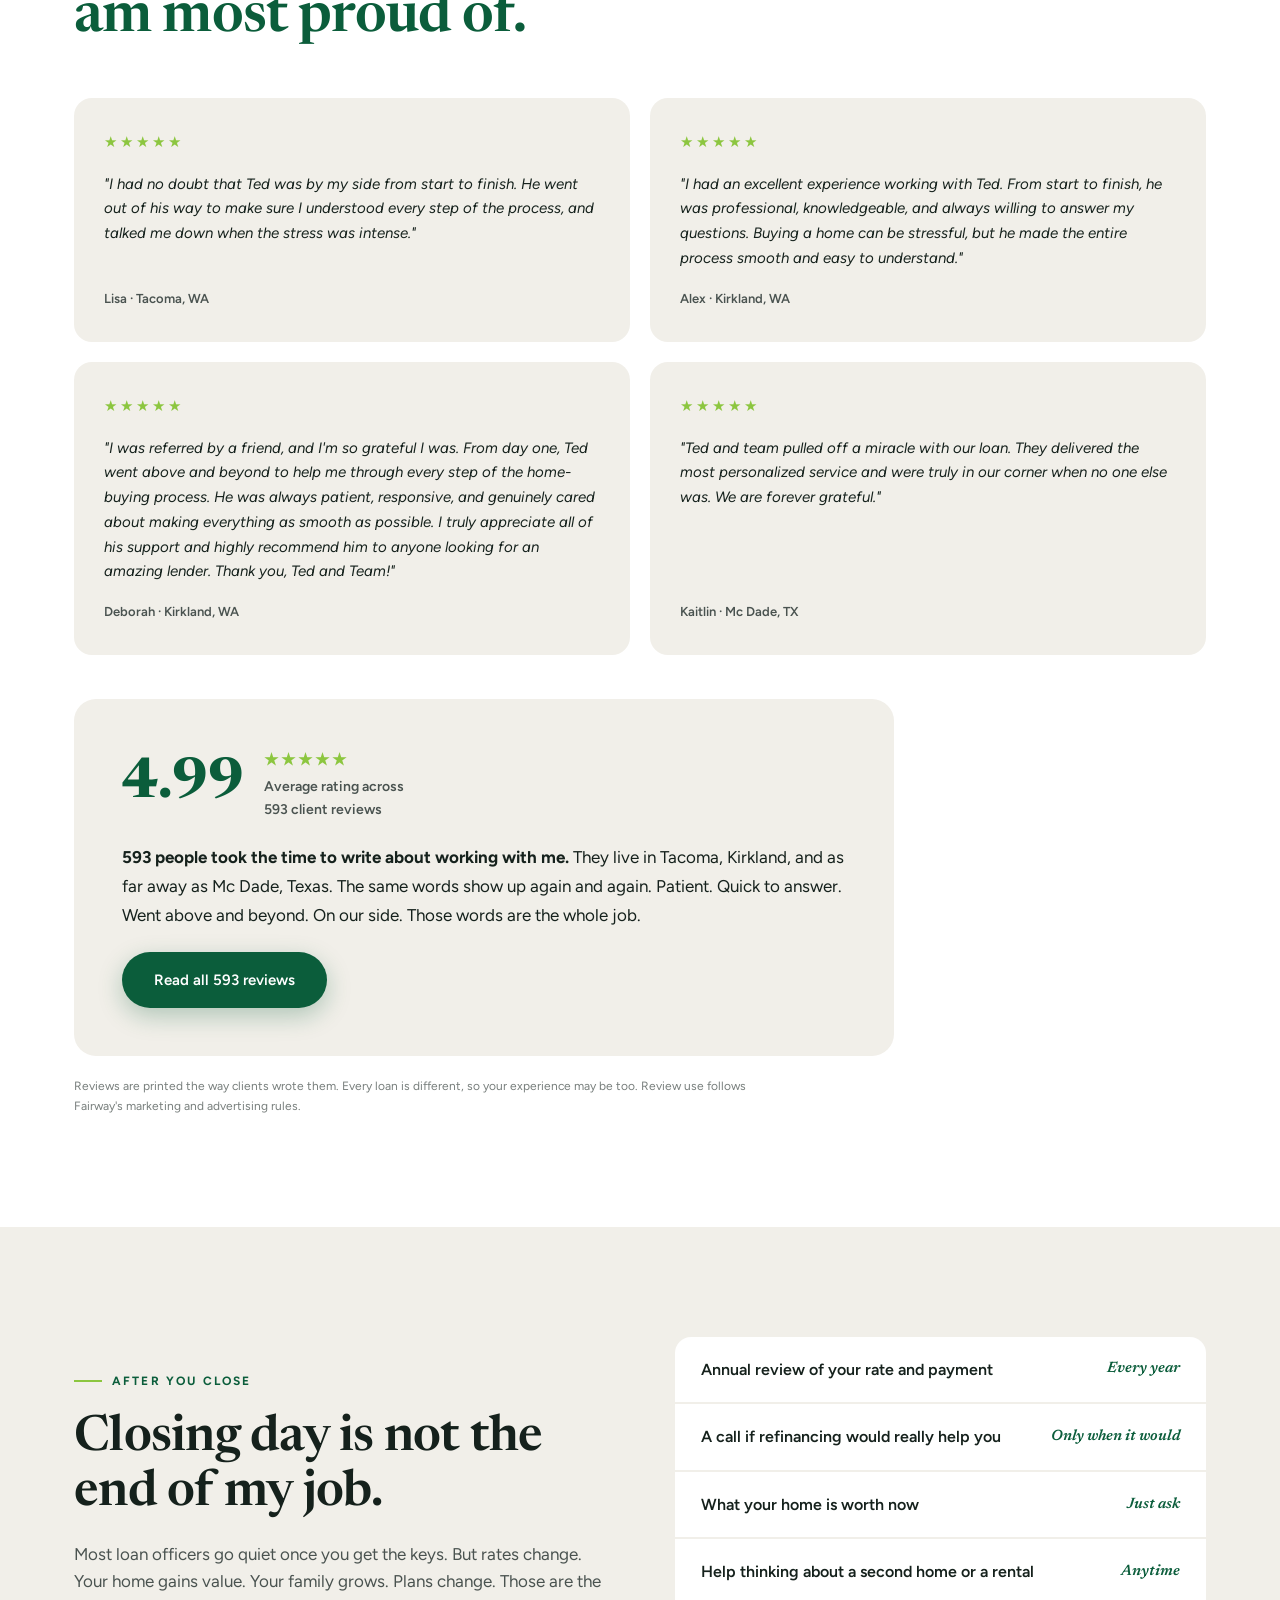
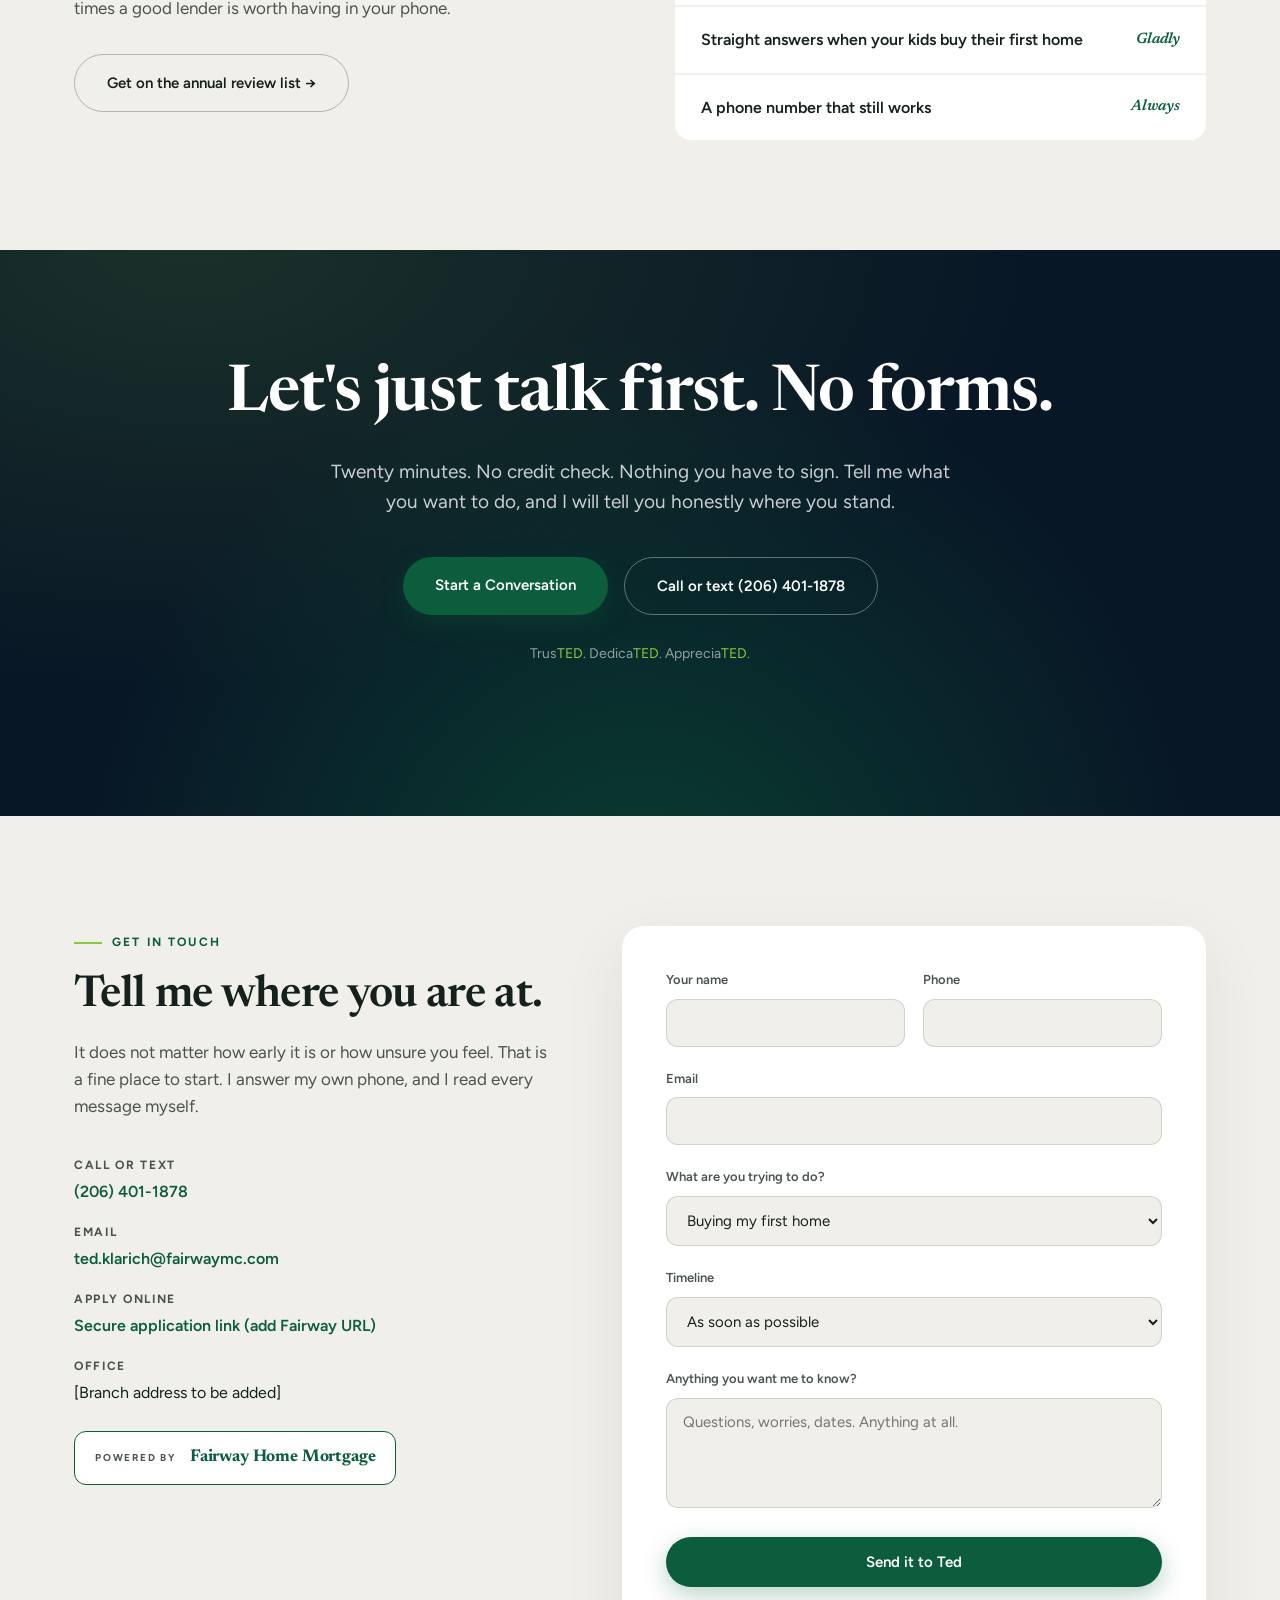
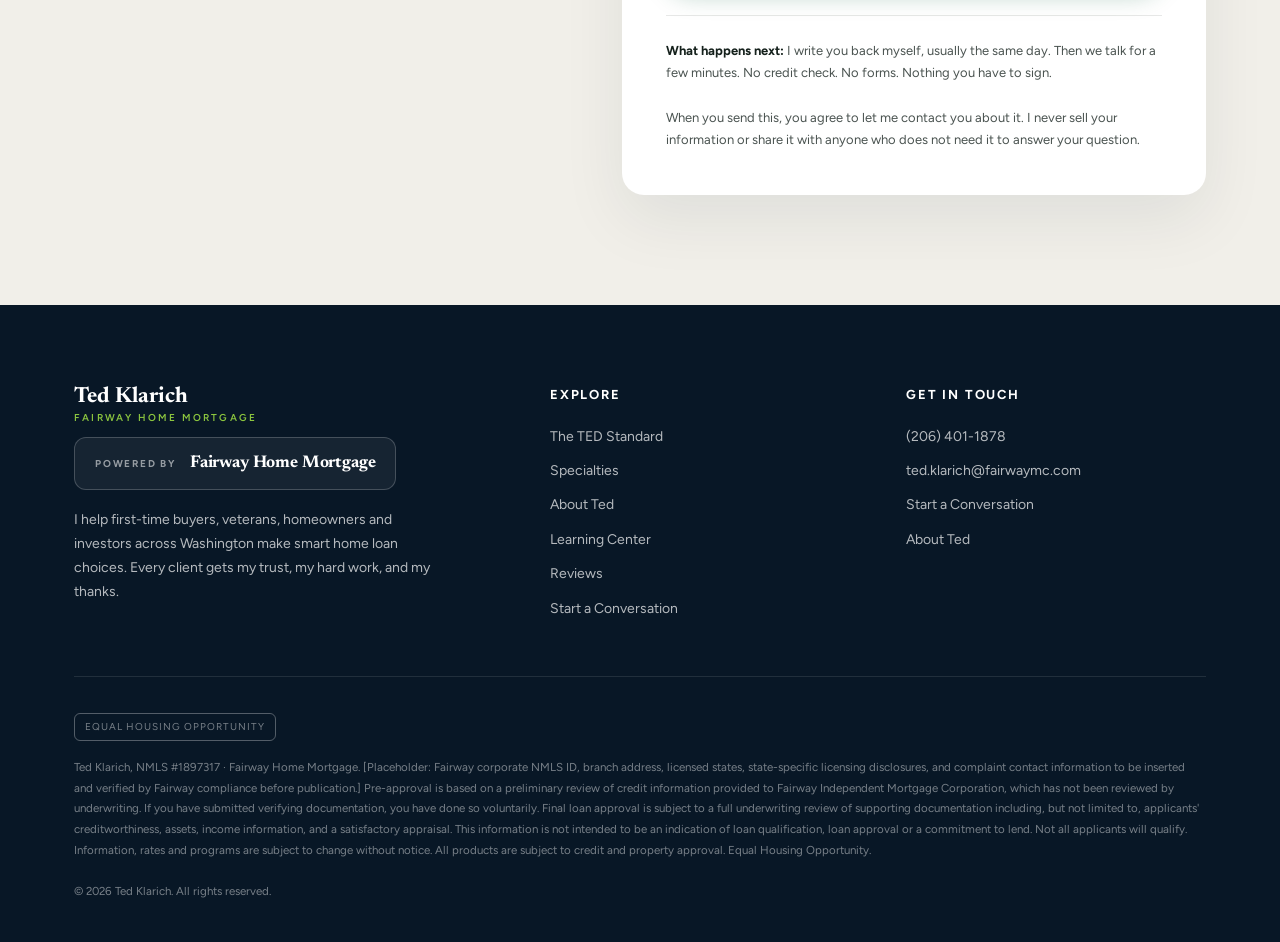
==== commit 0401f565: "Rewrite site copy in plain language Every section of body copy rewritten for a 3rd-to-4th grade read" ====
--- a/index.html
+++ b/index.html
@@ -68,7 +68,7 @@
     <div>
       <div class="kicker">Washington Mortgage Loan Officer &middot; Fairway Home Mortgage</div>
       <h1>Trus<span class="ted">TED</span>.<br>Dedica<span class="ted">TED</span>.<br>Apprecia<span class="ted">TED</span>.</h1>
-      <p class="lead">A lot of good words end in TED. That's not a coincidence &mdash; it's the standard I hold myself to on every loan. You should finish this process trusting the advice you got, knowing somebody worked hard for you, and feeling genuinely appreciated as a client.</p>
+      <p class="lead">A lot of good words end in TED. I like that. It reminds me how I want you to feel when your loan is done. You trusted my advice. I worked hard for you. And you know I'm glad you picked me.</p>
       <div class="hero-ctas">
         <a class="btn btn-primary" href="#contact">Start a Conversation</a>
         <a class="textlink" href="#standard">See what that means &darr;</a>
@@ -82,7 +82,7 @@
       </div>
       <div class="hero-badge">
         <div class="num">4.99 &#9733; average</div>
-        <div class="lbl">Across 593 client reviews &mdash; and counting.</div>
+        <div class="lbl">From 593 client reviews.</div>
       </div>
     </div>
   </div>
@@ -96,13 +96,13 @@
       <div class="stat"><div class="num">593</div><div class="lbl">Reviews written by real clients</div></div>
       <div class="stat"><div class="num">7</div><div class="lbl">Loan specialties, one point of contact</div></div>
       <div class="stat"><div class="num">1</div><div class="lbl">Person who owns your file start to finish</div></div>
-      <div class="stat"><div class="num">$500K</div><div class="lbl">Typical loan size &mdash; and every size welcome</div></div>
+      <div class="stat"><div class="num">$500K</div><div class="lbl">Typical loan size. Every size is welcome</div></div>
       <!-- PLACEHOLDER: the only unverified figure on this page. Fill in Ted's
            years in lending, or delete this stat block entirely. -->
       <div class="stat"><div class="num">[##]</div><div class="lbl">Years in mortgage lending</div></div>
     </div>
-    <p class="trust-line">I don't want a partner who does the bare minimum, like it's simply a transaction &mdash; and neither do my clients. So that's never who I'm going to be for you.</p>
-    <p class="trust-note">Review rating and count reflect 593 client reviews. Individual results vary; past performance is not a guarantee of future results.</p>
+    <p class="trust-line">I don't like working with people who do just enough to get by. My clients don't either. So I won't ever be that guy for you.</p>
+    <p class="trust-note">Rating and count are based on 593 client reviews. Every loan is different. Past results do not promise the same results for you.</p>
   </div>
 </section>
 
@@ -110,13 +110,13 @@
 <section class="problem">
   <div class="wrap">
     <div class="eyebrow">Why people call me</div>
-    <h2>Getting a mortgage shouldn't feel like being handed a form and wished <span class="accent">good luck.</span></h2>
+    <h2>Buying a home is a big deal. You should not have to figure it out <span class="accent">on your own.</span></h2>
     <div class="problem-cols">
       <div>
-        <p>Most of this industry is built to process loans. Application link, rate quote, automated status email, done. Efficient &mdash; right up until you have an actual question.</p>
-        <p>But a mortgage isn't a form. It's the biggest financial decision most people ever make, usually during one of the most stressful months of their life, and usually with a deadline attached.</p>
-        <p><strong>So I built my business the other way around: understand the person first, then build the loan around them.</strong> That means longer first conversations, more explaining, and more of my own effort and energy poured into files that a bare-minimum lender would just push through.</p>
-        <p>It's more work. That's the point.</p>
+        <p>Most lenders send you a link and a rate. Then they send emails from a computer. It works fine until you have a real question. Then you are stuck.</p>
+        <p>A home loan is the biggest money choice most people ever make. It comes with a deadline. It comes during a very busy month. You deserve a real person on the phone.</p>
+        <p><strong>So I do it the other way. I get to know you first. Then I build the loan to fit you.</strong></p>
+        <p>That takes longer. I like it that way.</p>
       </div>
       <div class="q-stack">
         <div class="q">"Can we actually afford this?"</div>
@@ -133,27 +133,27 @@
   <div class="wrap">
     <div class="standard-head">
       <div class="eyebrow">The TED Standard</div>
-      <h2>Three words end this process well. All three of them end in <span class="ted">TED</span>.</h2>
-      <p>It started as a joke about my name. It turned into the checklist I run every loan against &mdash; because if a client can't say all three of these at closing, I didn't do my job.</p>
+      <h2>Three words I want you to say when we are done. They all end in <span class="ted">TED</span>.</h2>
+      <p>It started as a joke about my name. Now it is my checklist. If you cannot say all three on closing day, I did not do my job.</p>
     </div>
     <div class="pillars">
       <div class="pillar fade-up">
         <div class="pnum">01</div>
         <h3>Trus<span class="ted">TED</span></h3>
         <div class="psub">"I believe what he told me."</div>
-        <p>Straight answers, including the ones that cost me the deal. If waiting six months is the smarter move, I'll say so. Advice you can't trust is worse than no advice at all.</p>
+        <p>I give you straight answers. Even when they cost me the sale. If waiting six months is smarter for you, I will say so. Bad advice is worse than no advice.</p>
       </div>
       <div class="pillar fade-up">
         <div class="pnum">02</div>
         <h3>Dedica<span class="ted">TED</span></h3>
         <div class="psub">"He worked harder than he had to."</div>
-        <p>Extra calls to the listing agent. Structuring the file three ways to find the one that fits. Answering the text at 8pm on a Sunday because that's when the offer is due.</p>
+        <p>I make the extra call. I run your loan three ways to find the one that saves you the most. I answer your text at 8pm on a Sunday, because that is when your offer is due.</p>
       </div>
       <div class="pillar fade-up">
         <div class="pnum">03</div>
         <h3>Apprecia<span class="ted">TED</span></h3>
-        <div class="psub">"I felt like a person, not a file number."</div>
-        <p>You'll be updated before you have to ask, thanked more than once, and remembered long after the keys change hands. Clients aren't leads. They're the whole business.</p>
+        <div class="psub">"I felt like a person, not a number."</div>
+        <p>I call you before you have to call me. I say thank you. And I still know your name years after you get the keys.</p>
       </div>
     </div>
   </div>
@@ -163,8 +163,8 @@
 <section class="story">
   <div class="wrap">
     <div class="eyebrow on-dark">The communication promise</div>
-    <h2 style="font-size:clamp(30px,4.4vw,52px);max-width:820px;margin-bottom:20px">You should never have to wonder what's happening with your loan.</h2>
-    <p style="color:rgba(255,255,255,.75);max-width:660px;font-size:17px">Every lender claims they communicate well. Here's the difference between claiming it and doing it.</p>
+    <h2 style="font-size:clamp(30px,4.4vw,52px);max-width:820px;margin-bottom:20px">You should never have to guess how your loan is going.</h2>
+    <p style="color:rgba(255,255,255,.75);max-width:660px;font-size:17px">Every lender says they are good at keeping you posted. Look at the two updates below. That is the difference.</p>
     <div class="msg-compare">
       <div class="msg vague fade-up">
         <span class="m-tag">The update most people get</span>
@@ -172,10 +172,10 @@
       </div>
       <div class="msg real fade-up">
         <span class="m-tag">The update I send</span>
-        <p>"Appraisal came back at value &mdash; no issues there. Underwriting has the file and asked for two things: your June bank statement and a quick letter about the deposit on the 12th. Send those today and we stay on track for Friday's closing. I'll confirm the minute they're cleared."</p>
-      </div>
-    </div>
-    <p style="color:rgba(255,255,255,.72);margin-top:40px;font-size:16px;max-width:660px">Specific. Proactive. Sent before you had to chase it. If you ever find yourself wondering where things stand, call me &mdash; but you shouldn't have to.</p>
+        <p>"Good news. The home appraised for the full price, so we are fine there. The loan team needs two more things from you: your June bank statement, and a short note about the money you put in the bank on the 12th. Send those today and we still close on Friday. I will text you the second they clear."</p>
+      </div>
+    </div>
+    <p style="color:rgba(255,255,255,.72);margin-top:40px;font-size:16px;max-width:660px">You get real news, in plain words, before you have to ask. You can always call me. I just don't want you to need to.</p>
   </div>
 </section>
 
@@ -185,16 +185,16 @@
     <div class="about-photo">
       <div class="photo-frame">
         <!-- PHOTO: replace with <img src="assets/img/ted-about.jpg" alt="Ted Klarich meeting with clients"> -->
-        <div class="photo-label"><strong>About photo</strong>Candid shot &mdash; at a closing table, on site, or with clients. 3:4 crop.</div>
+        <div class="photo-label"><strong>About photo</strong>Candid shot: at a closing table, on site, or with clients. 3:4 crop.</div>
       </div>
     </div>
     <div>
       <div class="eyebrow">About Ted</div>
       <h2>Hi, I'm Ted. I do the parts of this job most people skip.</h2>
-      <p>I'm a mortgage loan officer with Fairway Home Mortgage, based in Washington, and I work with people across the state at every stage of homeownership &mdash; first-time buyers figuring out whether they're even ready, veterans using a benefit they've earned, homeowners refinancing or right-sizing, and investors adding to a portfolio.</p>
-      <p>What ties those together isn't the loan type. It's how the process feels. I want you to leave every conversation knowing more than you did going in, and I'd rather over-explain than let you sign something you don't fully understand.</p>
-      <p class="creed">Trus<span class="ted">TED</span>. Dedica<span class="ted">TED</span>. Apprecia<span class="ted">TED</span>. Turns out a lot of good words end in TED.</p>
-      <p>The other half of my job is the part clients don't see: chasing down the underwriter, calling the listing agent to back up your offer, and finding the structure that saves you money instead of the one that's fastest for me. That's the extra effort and energy I bring &mdash; and honestly, it's the only way I know how to do this.</p>
+      <p>I help people in Washington buy homes and pay for them. I work with first-time buyers who are not sure they are ready. I work with veterans using the benefit they earned. I help owners lower their payment, move to a smaller home, or buy a rental.</p>
+      <p>The loan type is not what matters most. How it feels is what matters. You should hang up every call knowing more than you did before. I would rather explain something twice than let you sign a paper you do not get.</p>
+      <p class="creed">Trus<span class="ted">TED</span>. Dedica<span class="ted">TED</span>. Apprecia<span class="ted">TED</span>. A lot of good words end in TED.</p>
+      <p>Half my job happens where you cannot see it. I push the loan team for answers. I call the seller's agent to back up your offer. I look for the loan that saves you money, not the one that is quickest for me. That is the extra work, and it is the only way I know how to do this.</p>
       <div class="mini-stats">
         <div><strong>4.99 &#9733;</strong><span>From 593 client reviews</span></div>
         <div><strong>NMLS #1897317</strong><span>Fairway Home Mortgage</span></div>
@@ -209,39 +209,39 @@
 <section class="pathways" id="pathways">
   <div class="wrap">
     <div class="eyebrow">Where are you starting from?</div>
-    <h2>Seven specialties. One person who knows your file.</h2>
-    <p class="sub">Pick the one that sounds most like you. Not sure which fits? That's a normal place to start &mdash; call me and we'll figure it out together.</p>
+    <h2>Seven kinds of loans. One person who knows your name.</h2>
+    <p class="sub">Pick the one that sounds like you. Not sure? That is a fine place to start. Call me and we will work it out together.</p>
     <div class="path-grid">
       <a class="path-card" href="#contact">
-        <div><h3>First-Time Buyers</h3><p>You've never done this before, and nobody expects you to already know the words. We'll start at the beginning.</p></div>
+        <div><h3>First-Time Buyers</h3><p>You have never done this before. Nobody expects you to know the words yet. We start at the beginning.</p></div>
         <div class="go">Start here &rarr;</div>
       </a>
       <a class="path-card" href="#contact">
-        <div><h3>VA Loans</h3><p>You earned this benefit. Let's use it properly &mdash; entitlement, funding fee, zero down, and offers that sellers take seriously.</p></div>
+        <div><h3>VA Loans</h3><p>You earned this. Let's use it right. Often no money down, and an offer sellers will take seriously.</p></div>
         <div class="go">Use your benefit &rarr;</div>
       </a>
       <a class="path-card" href="#contact">
-        <div><h3>FHA Loans</h3><p>Lower down payment, more flexible credit guidelines. A strong door in &mdash; if we plan the exit too.</p></div>
+        <div><h3>FHA Loans</h3><p>A smaller down payment. Easier credit rules. A good way in, as long as we plan the way out too.</p></div>
         <div class="go">See if it fits &rarr;</div>
       </a>
       <a class="path-card" href="#contact">
-        <div><h3>Refinancing</h3><p>Lower payment, shorter term, or cash out of your equity. Worth doing only when the math says so.</p></div>
+        <div><h3>Refinancing</h3><p>A lower payment. A shorter loan. Or cash from the value you built. Only worth it when the numbers say yes.</p></div>
         <div class="go">Run the numbers &rarr;</div>
       </a>
       <a class="path-card" href="#contact">
-        <div><h3>Investment Properties</h3><p>Rental income, reserves, DSCR, portfolio growth. Financing built for the return, not just the purchase.</p></div>
+        <div><h3>Investment Properties</h3><p>Buying a home to rent out. We set up the loan so the rent works for you, not just the sale.</p></div>
         <div class="go">Build the portfolio &rarr;</div>
       </a>
       <a class="path-card" href="#contact">
-        <div><h3>Relocation</h3><p>New job, new city, two closings and a moving truck. Timelines handled so the move is the only hard part.</p></div>
+        <div><h3>Relocation</h3><p>New job. New town. Two closings and a moving truck. I keep the dates lined up so the move is the only hard part.</p></div>
         <div class="go">Plan the move &rarr;</div>
       </a>
       <a class="path-card" href="#contact">
-        <div><h3>Downsizing</h3><p>Less house, more life. Equity, timing and the sell-then-buy sequence, handled with patience.</p></div>
+        <div><h3>Downsizing</h3><p>Less house. More life. Selling one home and buying the next takes care and good timing. I take my time here.</p></div>
         <div class="go">Talk it through &rarr;</div>
       </a>
       <a class="path-card" href="#contact" style="background:var(--navy);border-color:var(--navy)">
-        <div><h3 style="color:#fff">Not sure yet?</h3><p style="color:rgba(255,255,255,.72)">Most people aren't. One conversation, no application, no pressure &mdash; just a straight answer about where you stand.</p></div>
+        <div><h3 style="color:#fff">Not sure yet?</h3><p style="color:rgba(255,255,255,.72)">Most people are not. One call. No forms. No pressure. Just a straight answer about where you stand.</p></div>
         <div class="go" style="color:var(--bright)">Just ask a question &rarr;</div>
       </a>
     </div>
@@ -252,14 +252,14 @@
 <section class="journey">
   <div class="wrap">
     <div class="eyebrow on-dark">What working together looks like</div>
-    <h2>Six steps. You'll always know which one you're on.</h2>
+    <h2>Six steps. You will always know which one you are on.</h2>
     <div class="journey-grid">
-      <div class="j-step"><div class="num">STEP 01</div><h3>The first conversation</h3><p>Twenty minutes about your goals, timeline and worries. No application, no credit pull, no pressure. Just an honest read on where you stand.</p></div>
-      <div class="j-step"><div class="num">STEP 02</div><h3>Your strategy</h3><p>Down payment, loan type, timing and monthly payment laid out side by side in plain English &mdash; including what each option actually costs you.</p></div>
-      <div class="j-step"><div class="num">STEP 03</div><h3>Pre-approval</h3><p>Documents gathered and reviewed up front, so your pre-approval is one an agent can hand a listing agent with confidence.</p></div>
-      <div class="j-step"><div class="num">STEP 04</div><h3>Offer support</h3><p>When you find the house, I'm on the phone with your agent and the listing side the same day, making sure your financing strengthens your offer.</p></div>
-      <div class="j-step"><div class="num">STEP 05</div><h3>Underwriting to clear-to-close</h3><p>Appraisal, conditions, deadlines. You'll hear from me at every milestone, and you'll hear about problems from me first &mdash; with a plan attached.</p></div>
-      <div class="j-step"><div class="num">STEP 06</div><h3>After closing</h3><p>An annual check on your rate and equity, and a phone I still answer when life changes. Closing is the start of the relationship, not the end of it.</p></div>
+      <div class="j-step"><div class="num">STEP 01</div><h3>We talk</h3><p>Twenty minutes. What you want, when you want it, what worries you. No forms. No credit check. Just an honest answer about where you stand.</p></div>
+      <div class="j-step"><div class="num">STEP 02</div><h3>We make a plan</h3><p>I show you your choices side by side. How much money down. What kind of loan. What you would pay each month. And what each choice really costs you.</p></div>
+      <div class="j-step"><div class="num">STEP 03</div><h3>You get pre-approved</h3><p>I collect your papers and check them early. That way your pre-approval letter holds up when it counts.</p></div>
+      <div class="j-step"><div class="num">STEP 04</div><h3>You make an offer</h3><p>You find the house. That same day I call your agent and the seller's agent. I make sure your loan makes your offer look strong.</p></div>
+      <div class="j-step"><div class="num">STEP 05</div><h3>The loan gets checked</h3><p>The home gets appraised. The loan team reviews your file. You hear from me at every step. If something goes wrong, you hear it from me first, with a plan.</p></div>
+      <div class="j-step"><div class="num">STEP 06</div><h3>You get the keys</h3><p>Once a year I check your rate for you. And I still pick up the phone when life changes. Closing day is the start, not the end.</p></div>
     </div>
   </div>
 </section>
@@ -268,37 +268,37 @@
 <section class="edu" id="learn">
   <div class="wrap">
     <div class="eyebrow">Learning center</div>
-    <h2>Understand it before you sign it.</h2>
-    <p class="sub">Short, plain-English answers to the questions I get asked most. No jargon, no sales pitch &mdash; just the explanation I'd give you over coffee.</p>
+    <h2>Know what you are signing.</h2>
+    <p class="sub">Short answers to the questions people ask me most. No big words. No sales pitch. Just what I would tell you over coffee.</p>
     <!-- CONTENT: these cards are placeholders for Ted's articles or videos.
          Point each href at the real piece as it's published. -->
     <div class="edu-grid">
       <a class="edu-card fade-up" href="#contact">
         <div class="edu-thumb"><div class="play">&#9654;</div></div>
-        <div class="body"><h3>How much house can I actually afford?</h3><div class="len">Coming soon &middot; 4 min</div></div>
-      </a>
-      <a class="edu-card fade-up" href="#contact">
-        <div class="edu-thumb"><div class="play">&#9654;</div></div>
-        <div class="body"><h3>VA loans: what your benefit really covers</h3><div class="len">Coming soon &middot; 5 min</div></div>
-      </a>
-      <a class="edu-card fade-up" href="#contact">
-        <div class="edu-thumb"><div class="play">&#9654;</div></div>
-        <div class="body"><h3>FHA vs. conventional: how to choose</h3><div class="len">Coming soon &middot; 4 min</div></div>
-      </a>
-      <a class="edu-card fade-up" href="#contact">
-        <div class="edu-thumb"><div class="play">&#9654;</div></div>
-        <div class="body"><h3>Every document you'll need, and why</h3><div class="len">Coming soon &middot; 3 min</div></div>
-      </a>
-      <a class="edu-card fade-up" href="#contact">
-        <div class="edu-thumb"><div class="play">&#9654;</div></div>
-        <div class="body"><h3>Is refinancing worth it right now?</h3><div class="len">Coming soon &middot; 5 min</div></div>
-      </a>
-      <a class="edu-card fade-up" href="#contact">
-        <div class="edu-thumb"><div class="play">&#9654;</div></div>
-        <div class="body"><h3>Buying your first rental property</h3><div class="len">Coming soon &middot; 6 min</div></div>
-      </a>
-    </div>
-    <p>Want one of these answered for your situation specifically? <a class="textlink" href="#contact">Ask me directly &rarr;</a></p>
+        <div class="body"><h3>How much house can I afford?</h3><div class="len">Coming soon &middot; 4 min</div></div>
+      </a>
+      <a class="edu-card fade-up" href="#contact">
+        <div class="edu-thumb"><div class="play">&#9654;</div></div>
+        <div class="body"><h3>VA loans: what your benefit covers</h3><div class="len">Coming soon &middot; 5 min</div></div>
+      </a>
+      <a class="edu-card fade-up" href="#contact">
+        <div class="edu-thumb"><div class="play">&#9654;</div></div>
+        <div class="body"><h3>FHA or regular loan: how to pick</h3><div class="len">Coming soon &middot; 4 min</div></div>
+      </a>
+      <a class="edu-card fade-up" href="#contact">
+        <div class="edu-thumb"><div class="play">&#9654;</div></div>
+        <div class="body"><h3>Every paper you need, and why</h3><div class="len">Coming soon &middot; 3 min</div></div>
+      </a>
+      <a class="edu-card fade-up" href="#contact">
+        <div class="edu-thumb"><div class="play">&#9654;</div></div>
+        <div class="body"><h3>Should I refinance right now?</h3><div class="len">Coming soon &middot; 5 min</div></div>
+      </a>
+      <a class="edu-card fade-up" href="#contact">
+        <div class="edu-thumb"><div class="play">&#9654;</div></div>
+        <div class="body"><h3>Buying your first rental home</h3><div class="len">Coming soon &middot; 6 min</div></div>
+      </a>
+    </div>
+    <p>Want one of these answered for your own situation? <a class="textlink" href="#contact">Just ask me &rarr;</a></p>
   </div>
 </section>
 
@@ -306,14 +306,14 @@
 <section class="values">
   <div class="wrap">
     <div class="eyebrow">What you can count on</div>
-    <h2>The bare minimum is a choice. <span class="accent">So is doing more.</span></h2>
+    <h2>Doing just enough is a choice. <span class="accent">So is doing more.</span></h2>
     <div class="val-grid">
-      <div class="val"><div class="vt">Honesty first</div><h3>You'll hear the truth, even when it's "not yet"</h3><p>I'd rather lose a deal today than put someone in a loan they'll regret. Telling you to wait is sometimes the most valuable thing I can do.</p></div>
-      <div class="val"><div class="vt">Effort</div><h3>The extra work happens whether you see it or not</h3><p>Restructuring a file to save you money, chasing an underwriter on a Friday afternoon, calling the listing agent to vouch for your offer.</p></div>
-      <div class="val"><div class="vt">Education</div><h3>You'll understand every number before you sign it</h3><p>If a term doesn't make sense, that's on me to fix. Confidence comes from understanding, not from being told to trust the process.</p></div>
-      <div class="val"><div class="vt">Empathy</div><h3>This is stressful, and I won't pretend it isn't</h3><p>Buying or refinancing a home lands in the middle of real life &mdash; jobs, kids, moves, aging parents. I plan around that instead of ignoring it.</p></div>
-      <div class="val"><div class="vt">Accessibility</div><h3>One person, one number, answered</h3><p>You're not routed through a call center or handed to a stranger halfway through. My number is my number.</p></div>
-      <div class="val"><div class="vt">Gratitude</div><h3>Nobody has to choose me</h3><p>Every client and every referral is a choice somebody made. I don't take that lightly, and you'll know it.</p></div>
+      <div class="val"><div class="vt">Honesty first</div><h3>I will tell you the truth, even when it is "wait"</h3><p>I would rather lose a sale than put you in a loan you will hate later. Sometimes telling you to wait is the best thing I can do for you.</p></div>
+      <div class="val"><div class="vt">Hard work</div><h3>I do the extra work whether you see it or not</h3><p>Rebuilding your loan to save you money. Chasing the loan team late on a Friday. Calling the seller's agent to speak up for your offer.</p></div>
+      <div class="val"><div class="vt">Teaching</div><h3>You will understand every number before you sign</h3><p>If a word does not make sense, that is my problem to fix, not yours. You should feel sure because you understand it, not because I told you to relax.</p></div>
+      <div class="val"><div class="vt">Kindness</div><h3>This is stressful. I will not pretend it is not</h3><p>Buying a home lands in the middle of real life. Work. Kids. Moving. Parents who need help. I plan around all of it.</p></div>
+      <div class="val"><div class="vt">Easy to reach</div><h3>One person. One number. I pick up</h3><p>No call center. No being handed off to a stranger in the middle. You get my number, and it is really mine.</p></div>
+      <div class="val"><div class="vt">Thank you</div><h3>Nobody has to pick me</h3><p>Every client picked me. Every referral came from someone who put their own name on the line. I never forget that.</p></div>
     </div>
   </div>
 </section>
@@ -322,7 +322,7 @@
 <section class="reviews" id="reviews">
   <div class="wrap">
     <div class="eyebrow">In their words</div>
-    <h2>593 reviews. A 4.99 average. <span class="accent">The part I'm proudest of.</span></h2>
+    <h2>593 reviews. A 4.99 average. <span class="accent">This is the part I am most proud of.</span></h2>
     <div class="rev-grid rev-grid--two">
       <div class="rev-card">
         <div class="stars">&#9733;&#9733;&#9733;&#9733;&#9733;</div>
@@ -350,11 +350,11 @@
         <div class="big-score">4.99</div>
         <div class="score-lbl"><span class="stars">&#9733;&#9733;&#9733;&#9733;&#9733;</span>Average rating across<br>593 client reviews</div>
       </div>
-      <p><strong>Five hundred and ninety-three people took the time to write about it.</strong> From Tacoma and Kirkland to Mc Dade, Texas &mdash; and the words that keep coming up are the ones I care most about: patient, responsive, above and beyond, in our corner. That's the whole job.</p>
+      <p><strong>593 people took the time to write about working with me.</strong> They live in Tacoma, Kirkland, and as far away as Mc Dade, Texas. The same words show up again and again. Patient. Quick to answer. Went above and beyond. On our side. Those words are the whole job.</p>
       <!-- LINK: point this at Ted's review profile (Experience.com, Zillow or Google). -->
       <a class="btn btn-primary" href="#">Read all 593 reviews</a>
     </div>
-    <p class="rev-note">Reviews are published as written by the client. Individual experiences vary and are not a guarantee of future results. Review usage is subject to Fairway's marketing and advertising review requirements.</p>
+    <p class="rev-note">Reviews are printed the way clients wrote them. Every loan is different, so your experience may be too. Review use follows Fairway's marketing and advertising rules.</p>
   </div>
 </section>
 
@@ -363,16 +363,16 @@
   <div class="wrap after-grid">
     <div>
       <div class="eyebrow">After you close</div>
-      <h2>Closing day isn't the end of my job.</h2>
-      <p>Most loan officers go quiet the day you get the keys. Rates move, equity builds, families grow and plans change &mdash; and those are exactly the moments a good lender is worth having in your phone.</p>
+      <h2>Closing day is not the end of my job.</h2>
+      <p>Most loan officers go quiet once you get the keys. But rates change. Your home gains value. Your family grows. Plans change. Those are the times a good lender is worth having in your phone.</p>
       <a class="btn btn-outline" href="#contact">Get on the annual review list &rarr;</a>
     </div>
     <ul class="after-list">
       <li>Annual review of your rate and payment <span>Every year</span></li>
-      <li>A heads-up when refinancing makes real sense <span>Only when it does</span></li>
-      <li>Equity and home value check-ins <span>On request</span></li>
-      <li>Help thinking through a second home or rental <span>Anytime</span></li>
-      <li>Straight answers for your kids' first home <span>Gladly</span></li>
+      <li>A call if refinancing would really help you <span>Only when it would</span></li>
+      <li>What your home is worth now <span>Just ask</span></li>
+      <li>Help thinking about a second home or a rental <span>Anytime</span></li>
+      <li>Straight answers when your kids buy their first home <span>Gladly</span></li>
       <li>A phone number that still works <span>Always</span></li>
     </ul>
   </div>
@@ -381,8 +381,8 @@
 <!-- ============================ FINAL CTA ============================ -->
 <section class="final">
   <div class="wrap">
-    <h2>Let's start with a conversation, not an application.</h2>
-    <p>Twenty minutes, no credit pull, no obligation. Tell me what you're trying to do and I'll tell you honestly where you stand.</p>
+    <h2>Let's just talk first. No forms.</h2>
+    <p>Twenty minutes. No credit check. Nothing you have to sign. Tell me what you want to do, and I will tell you honestly where you stand.</p>
     <div class="final-ctas">
       <a class="btn btn-primary" href="#contact">Start a Conversation</a>
       <a class="btn btn-outline on-dark" href="tel:+12064011878">Call or text (206) 401-1878</a>
@@ -396,13 +396,13 @@
   <div class="wrap contact-grid">
     <div>
       <div class="eyebrow">Get in touch</div>
-      <h2>Tell me where you're at.</h2>
-      <p class="sub">However early it is, however unsure you feel &mdash; that's a fine place to start. I answer my own phone and I read every message myself.</p>
+      <h2>Tell me where you are at.</h2>
+      <p class="sub">It does not matter how early it is or how unsure you feel. That is a fine place to start. I answer my own phone, and I read every message myself.</p>
       <div class="c-info">
         <div><span class="lbl">Call or text</span><a href="tel:+12064011878">(206) 401-1878</a></div>
         <!-- VERIFY: confirm Ted's exact Fairway email address before publishing. -->
         <div><span class="lbl">Email</span><a href="mailto:ted.klarich@fairwaymc.com">ted.klarich@fairwaymc.com</a></div>
-        <div><span class="lbl">Apply online</span><a href="#">Secure application link &mdash; add Fairway URL</a></div>
+        <div><span class="lbl">Apply online</span><a href="#">Secure application link (add Fairway URL)</a></div>
         <div><span class="lbl">Office</span>[Branch address to be added]</div>
       </div>
       <div class="fairway-badge"><span class="pb">Powered by</span><span class="fw">Fairway Home Mortgage</span></div>
@@ -425,22 +425,22 @@
           <option value="Investment property">Buying an investment property</option>
           <option value="Relocating">Relocating to a new area</option>
           <option value="Downsizing">Downsizing</option>
-          <option value="Not sure yet">Honestly, I'm not sure yet</option>
+          <option value="Not sure yet">I am not sure yet</option>
         </select>
         <label for="timeline">Timeline</label>
         <select id="timeline" name="timeline">
           <option value="ASAP">As soon as possible</option>
           <option value="1-3 months">1&ndash;3 months</option>
           <option value="3-6 months">3&ndash;6 months</option>
-          <option value="6+ months">6+ months &mdash; just planning ahead</option>
+          <option value="6+ months">6+ months (just planning ahead)</option>
         </select>
-        <label for="message">Anything you'd like me to know?</label>
-        <textarea id="message" name="message" rows="4" placeholder="Questions, worries, deadlines — anything at all."></textarea>
+        <label for="message">Anything you want me to know?</label>
+        <textarea id="message" name="message" rows="4" placeholder="Questions, worries, dates. Anything at all."></textarea>
         <button class="btn btn-primary" type="submit">Send it to Ted</button>
         <p id="form-status" role="status" style="display:none;margin-top:16px;font-size:14px;color:var(--evergreen)"></p>
         <div class="next-steps">
-          <strong>What happens next:</strong> I'll reply personally, usually the same day. First step is a short conversation &mdash; no credit pull, no application, no obligation.
-          <br><br>By submitting, you agree to be contacted about your inquiry. Your information is never sold or shared outside what's needed to answer your question.
+          <strong>What happens next:</strong> I write you back myself, usually the same day. Then we talk for a few minutes. No credit check. No forms. Nothing you have to sign.
+          <br><br>When you send this, you agree to let me contact you about it. I never sell your information or share it with anyone who does not need it to answer your question.
         </div>
       </form>
     </div>
@@ -456,7 +456,7 @@
       <div class="foot-brand">
         <div class="logo">Ted Klarich<span>Fairway Home Mortgage</span></div>
         <div class="fairway-badge"><span class="pb">Powered by</span><span class="fw">Fairway Home Mortgage</span></div>
-        <p>Helping first-time buyers, veterans, homeowners and investors across Washington make confident, well-planned mortgage decisions &mdash; with the trust, dedication and appreciation every client deserves.</p>
+        <p>I help first-time buyers, veterans, homeowners and investors across Washington make smart home loan choices. Every client gets my trust, my hard work, and my thanks.</p>
       </div>
       <div>
         <h4>Explore</h4>
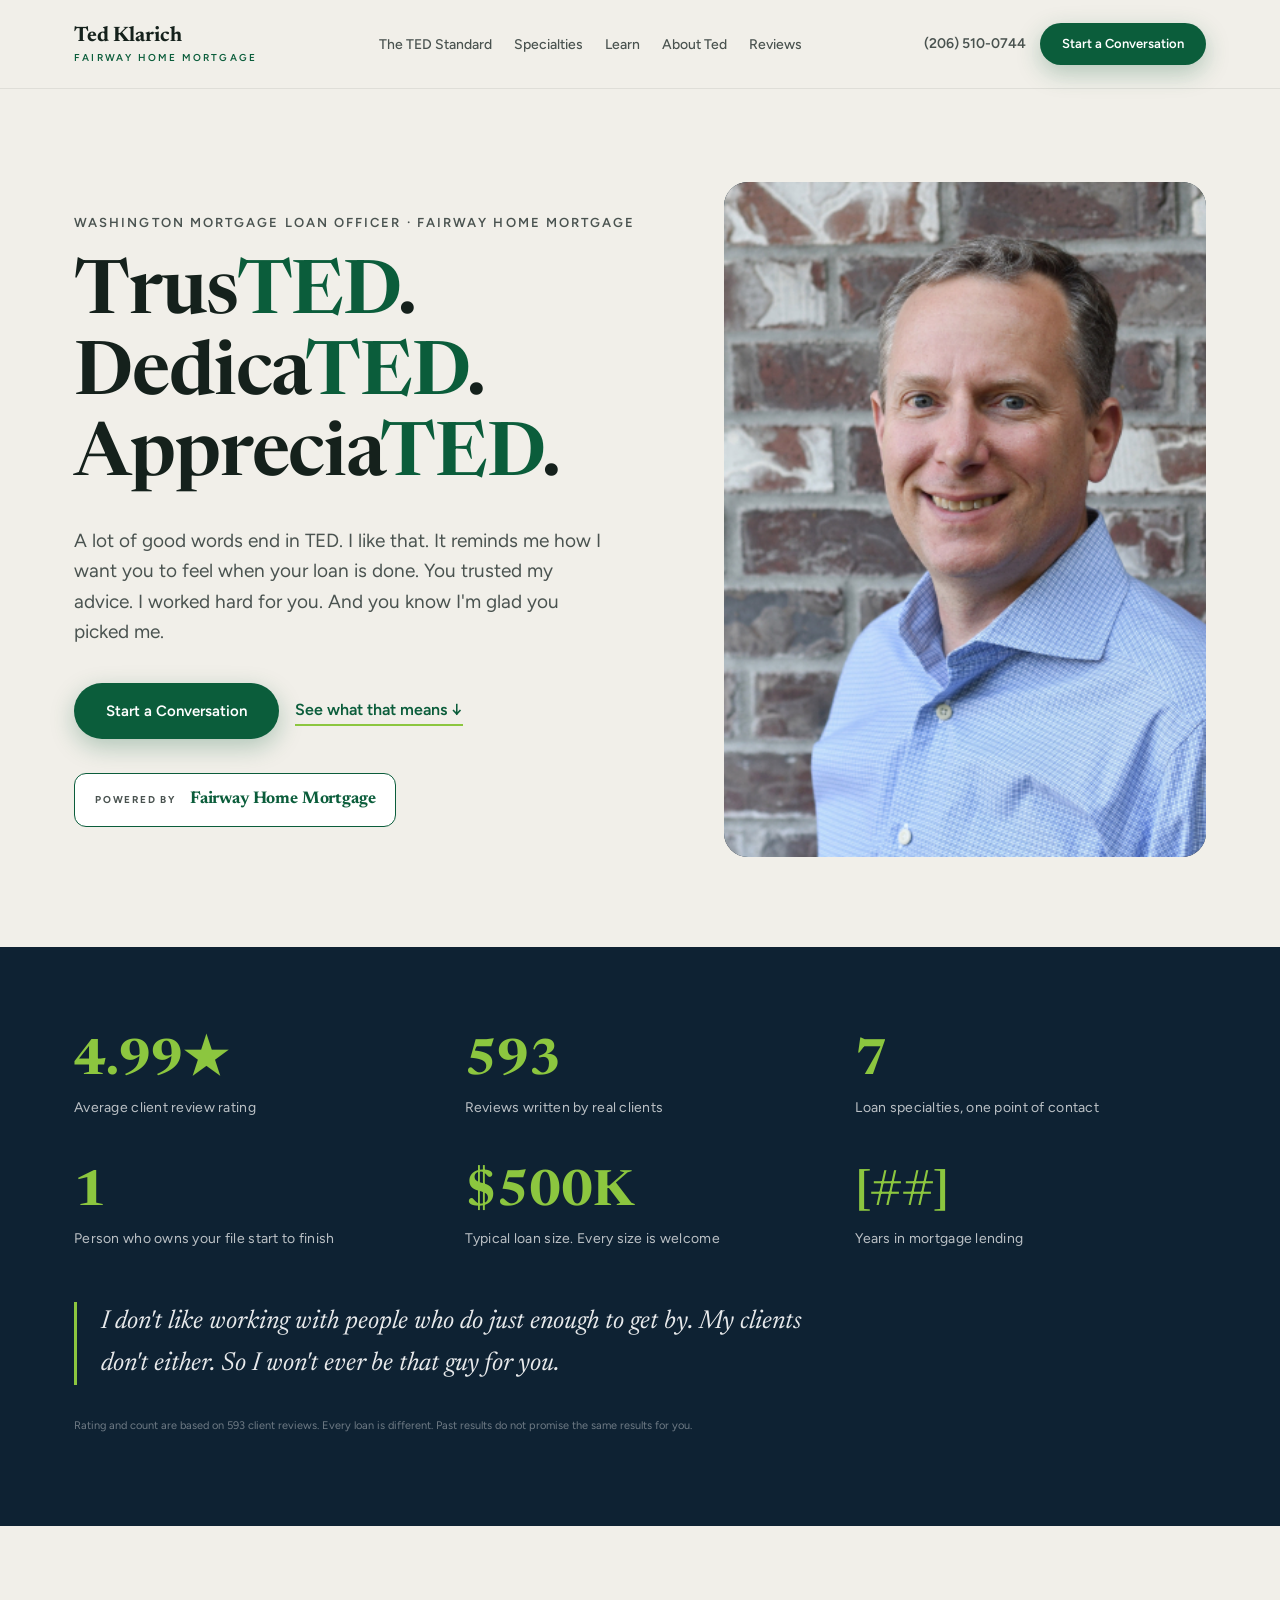
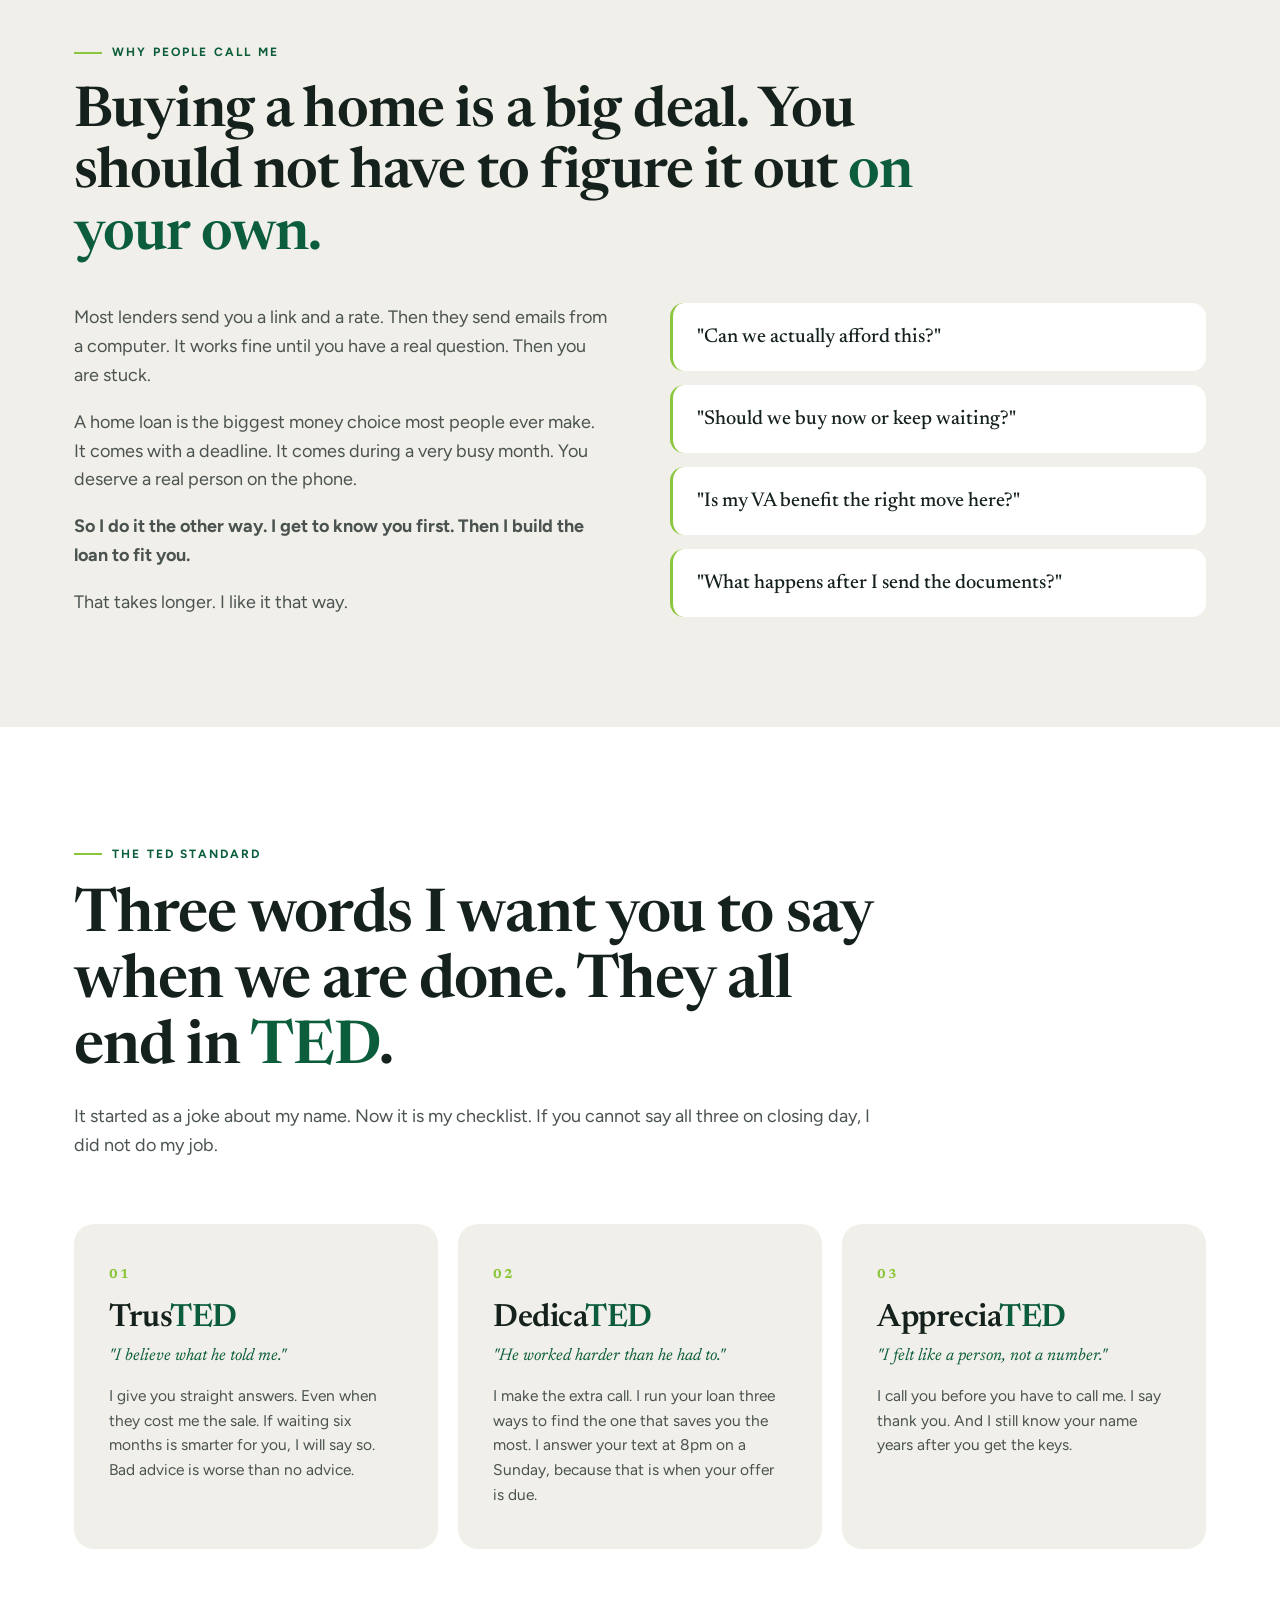
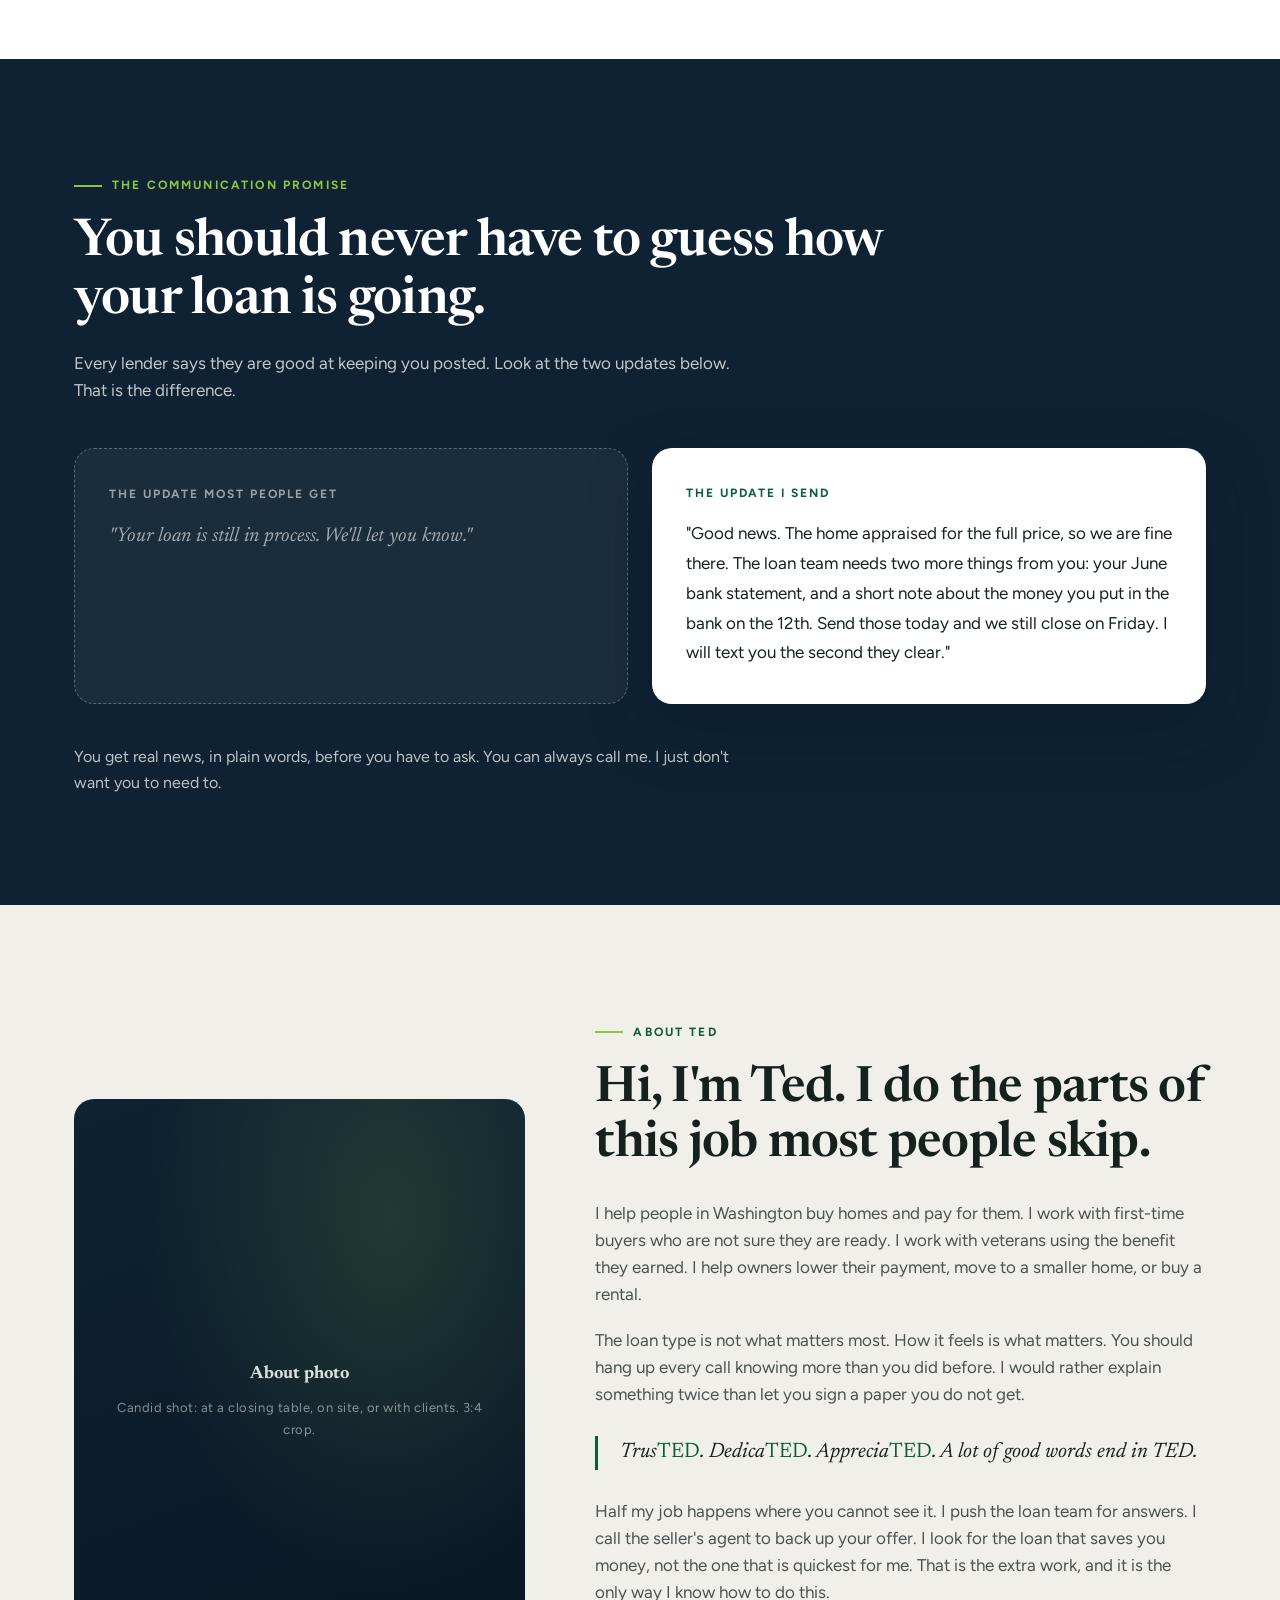
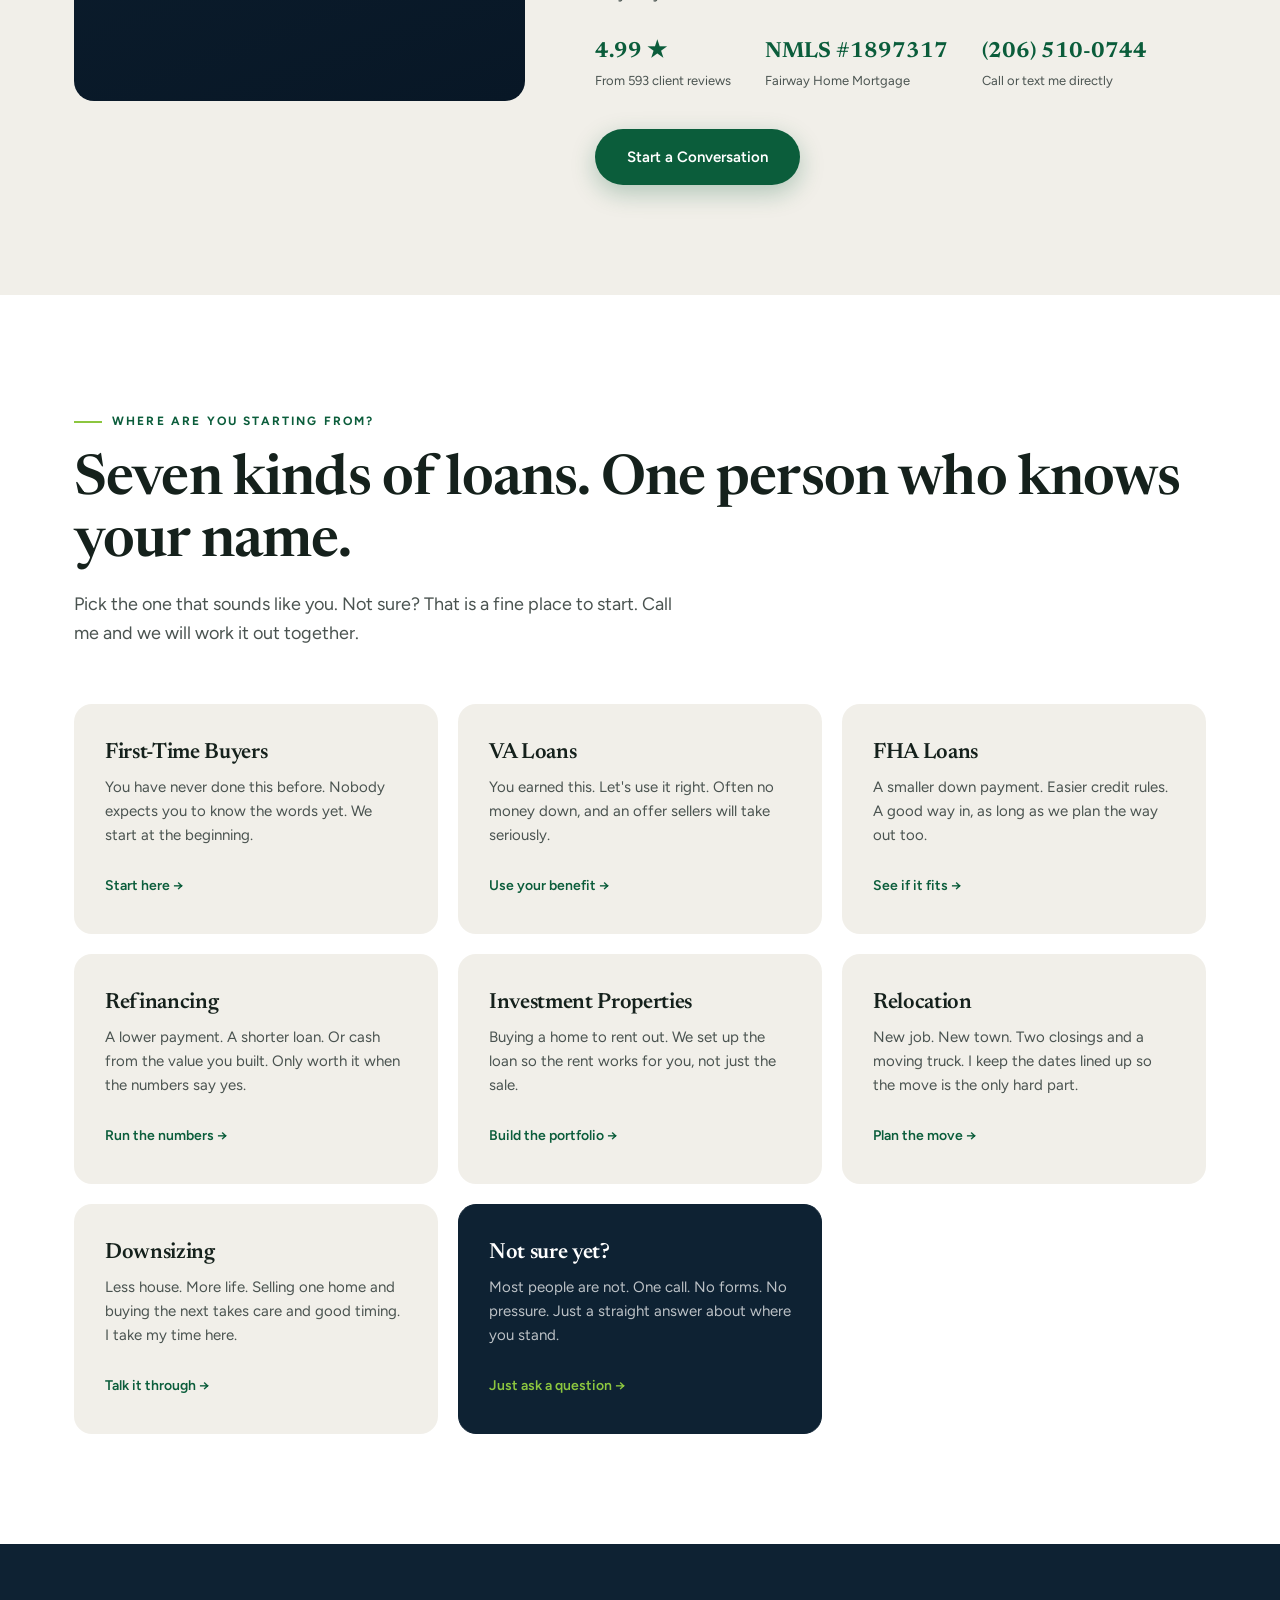
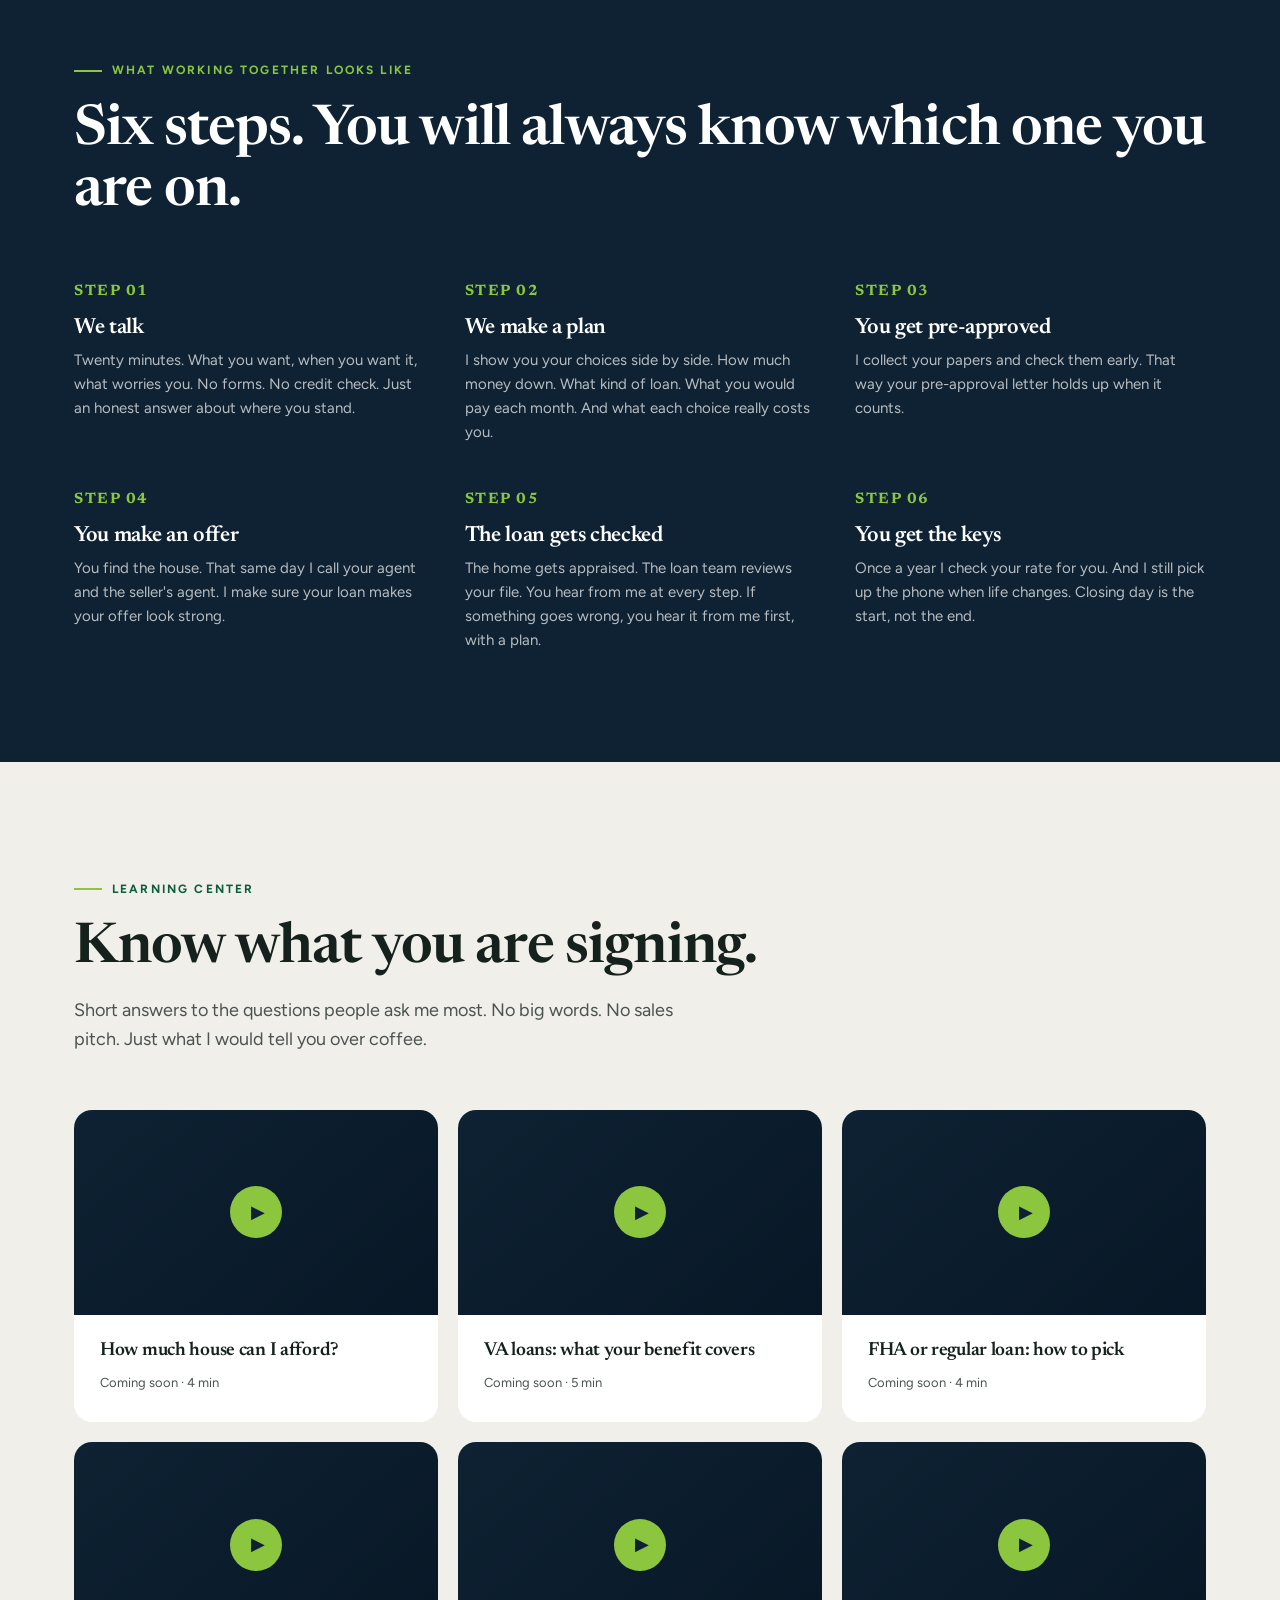
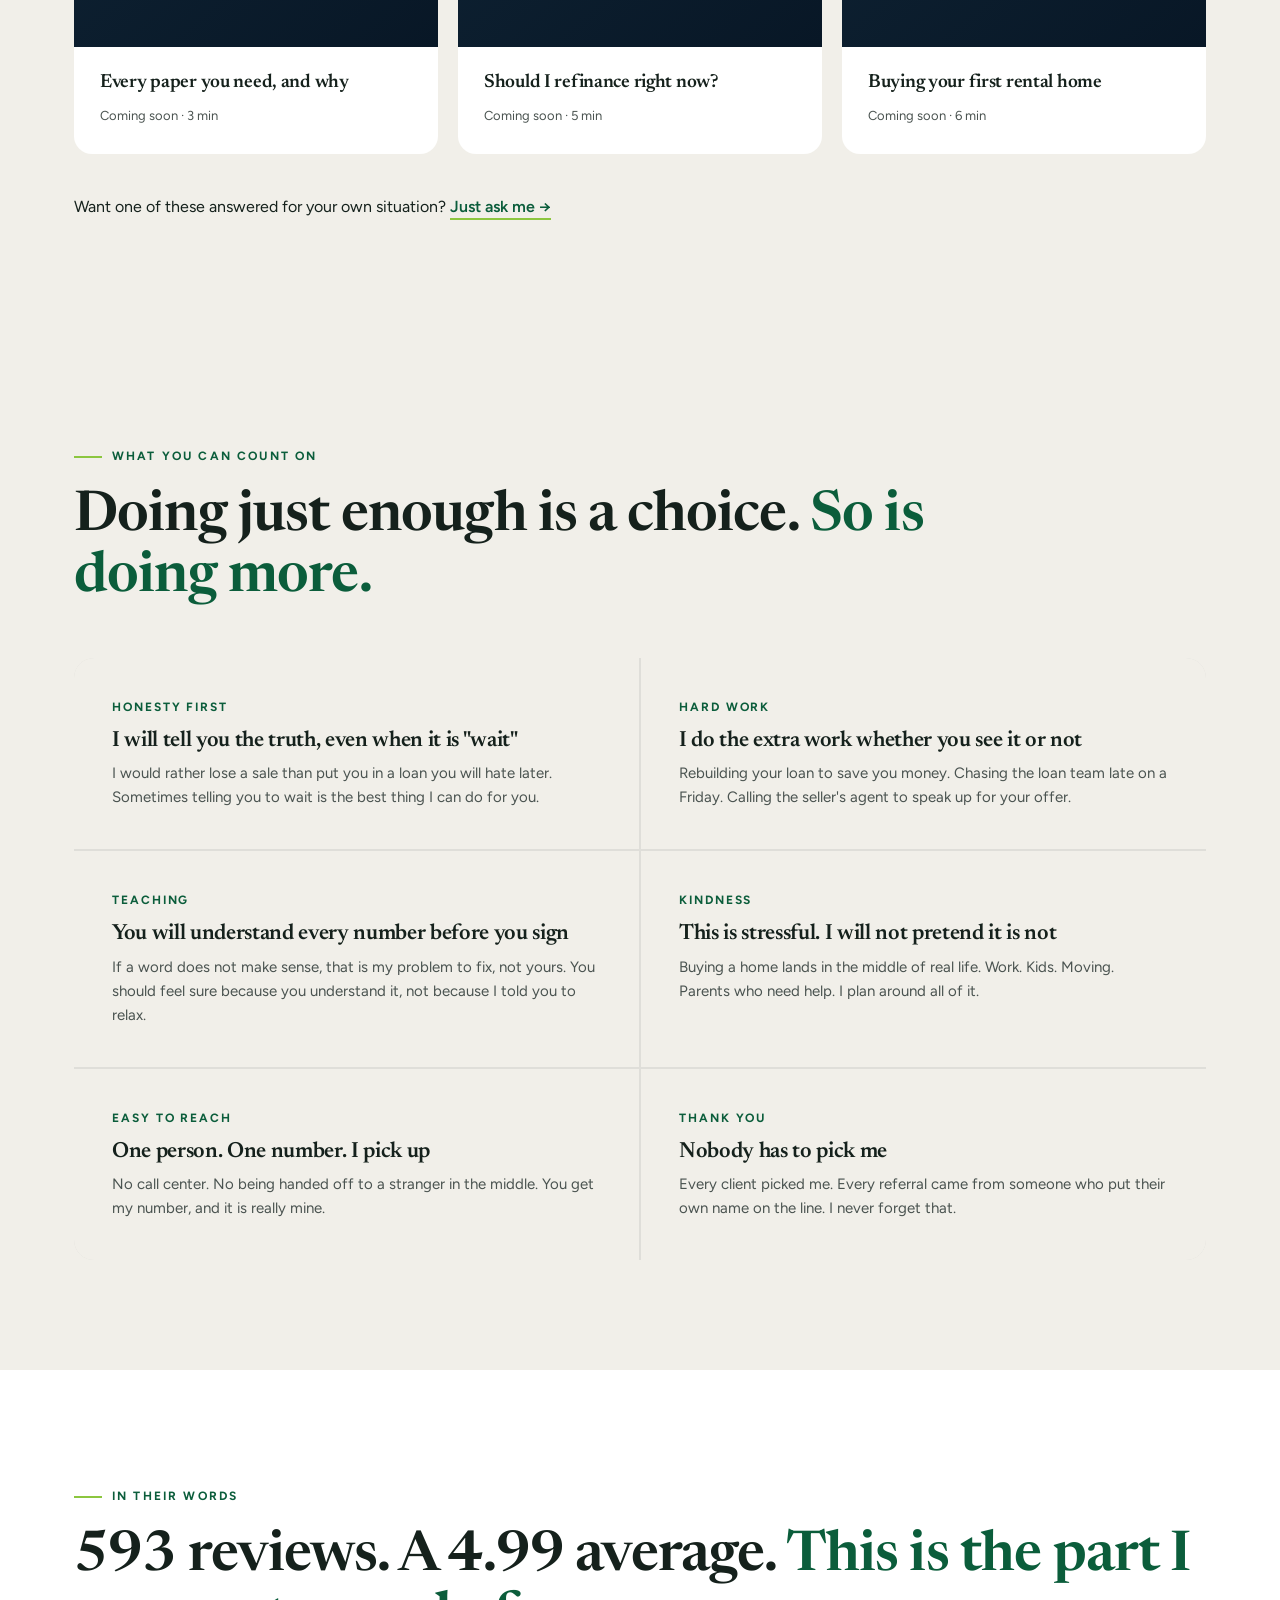
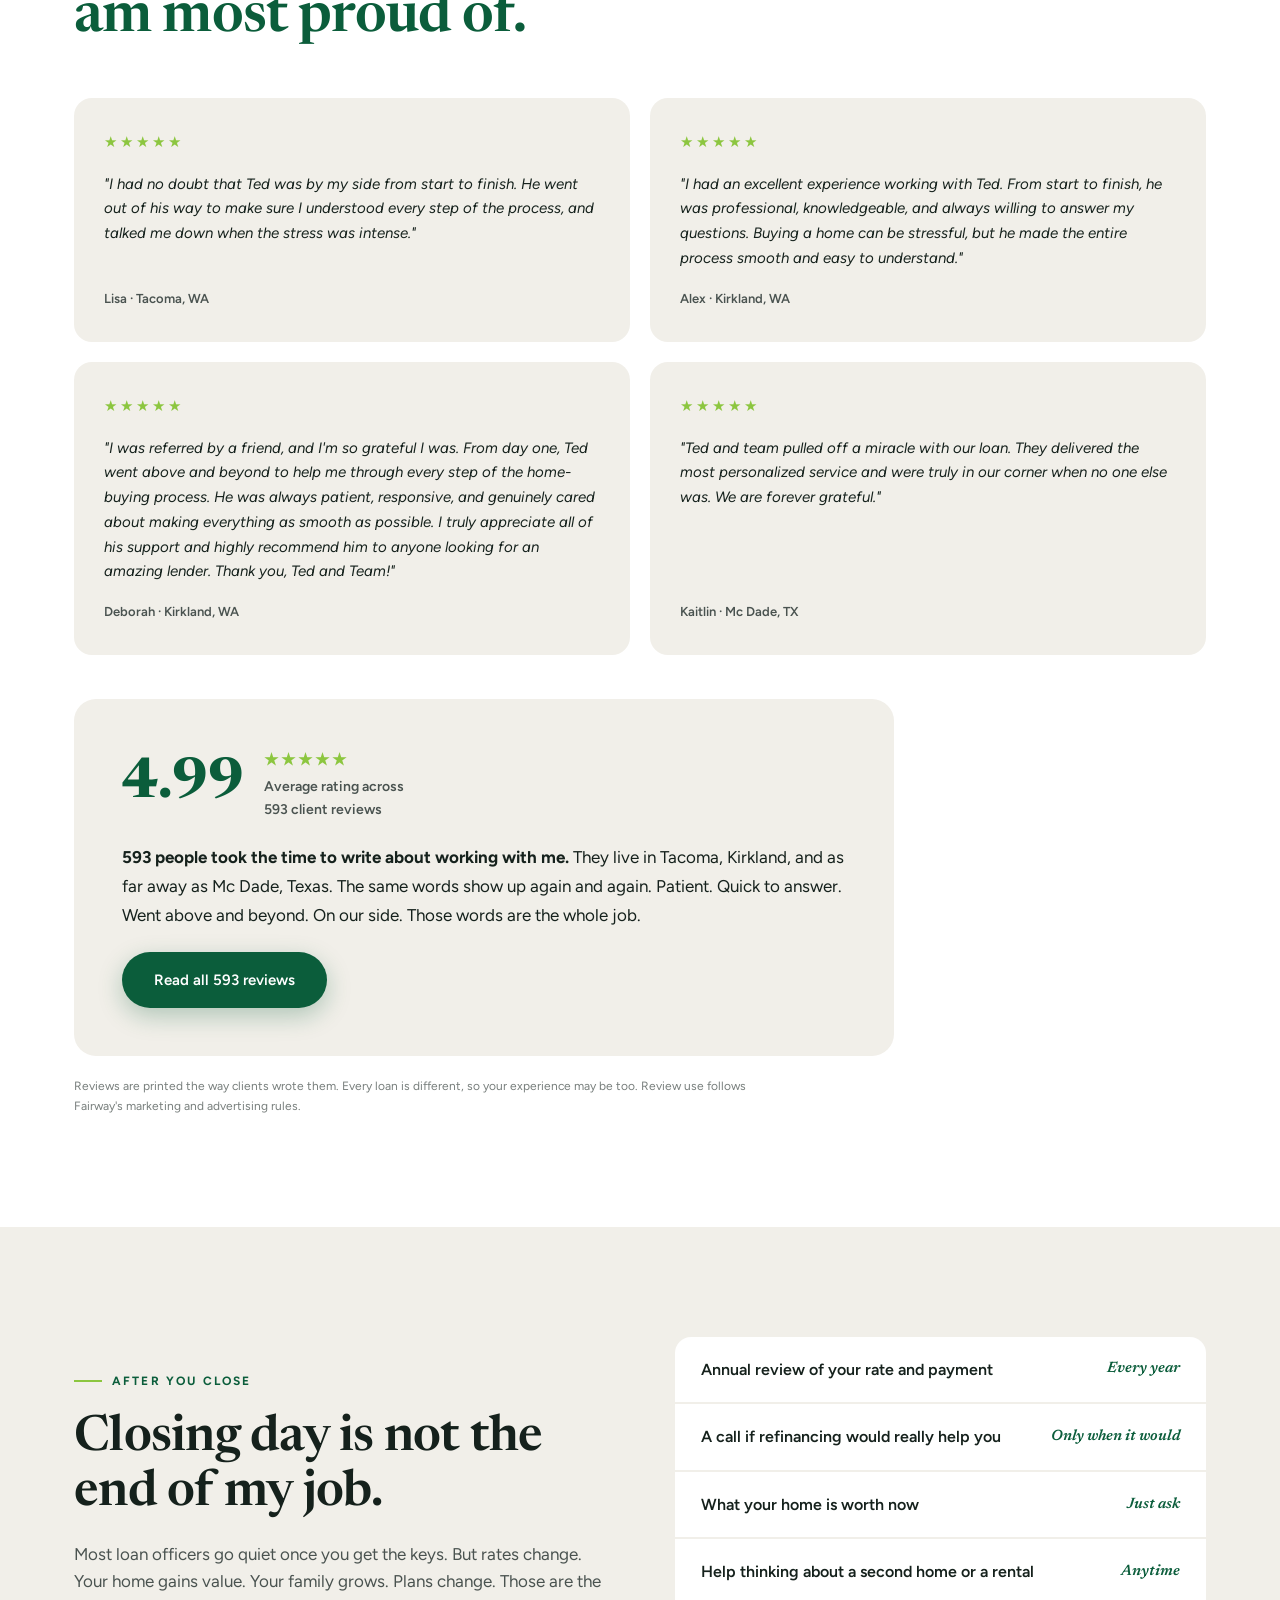
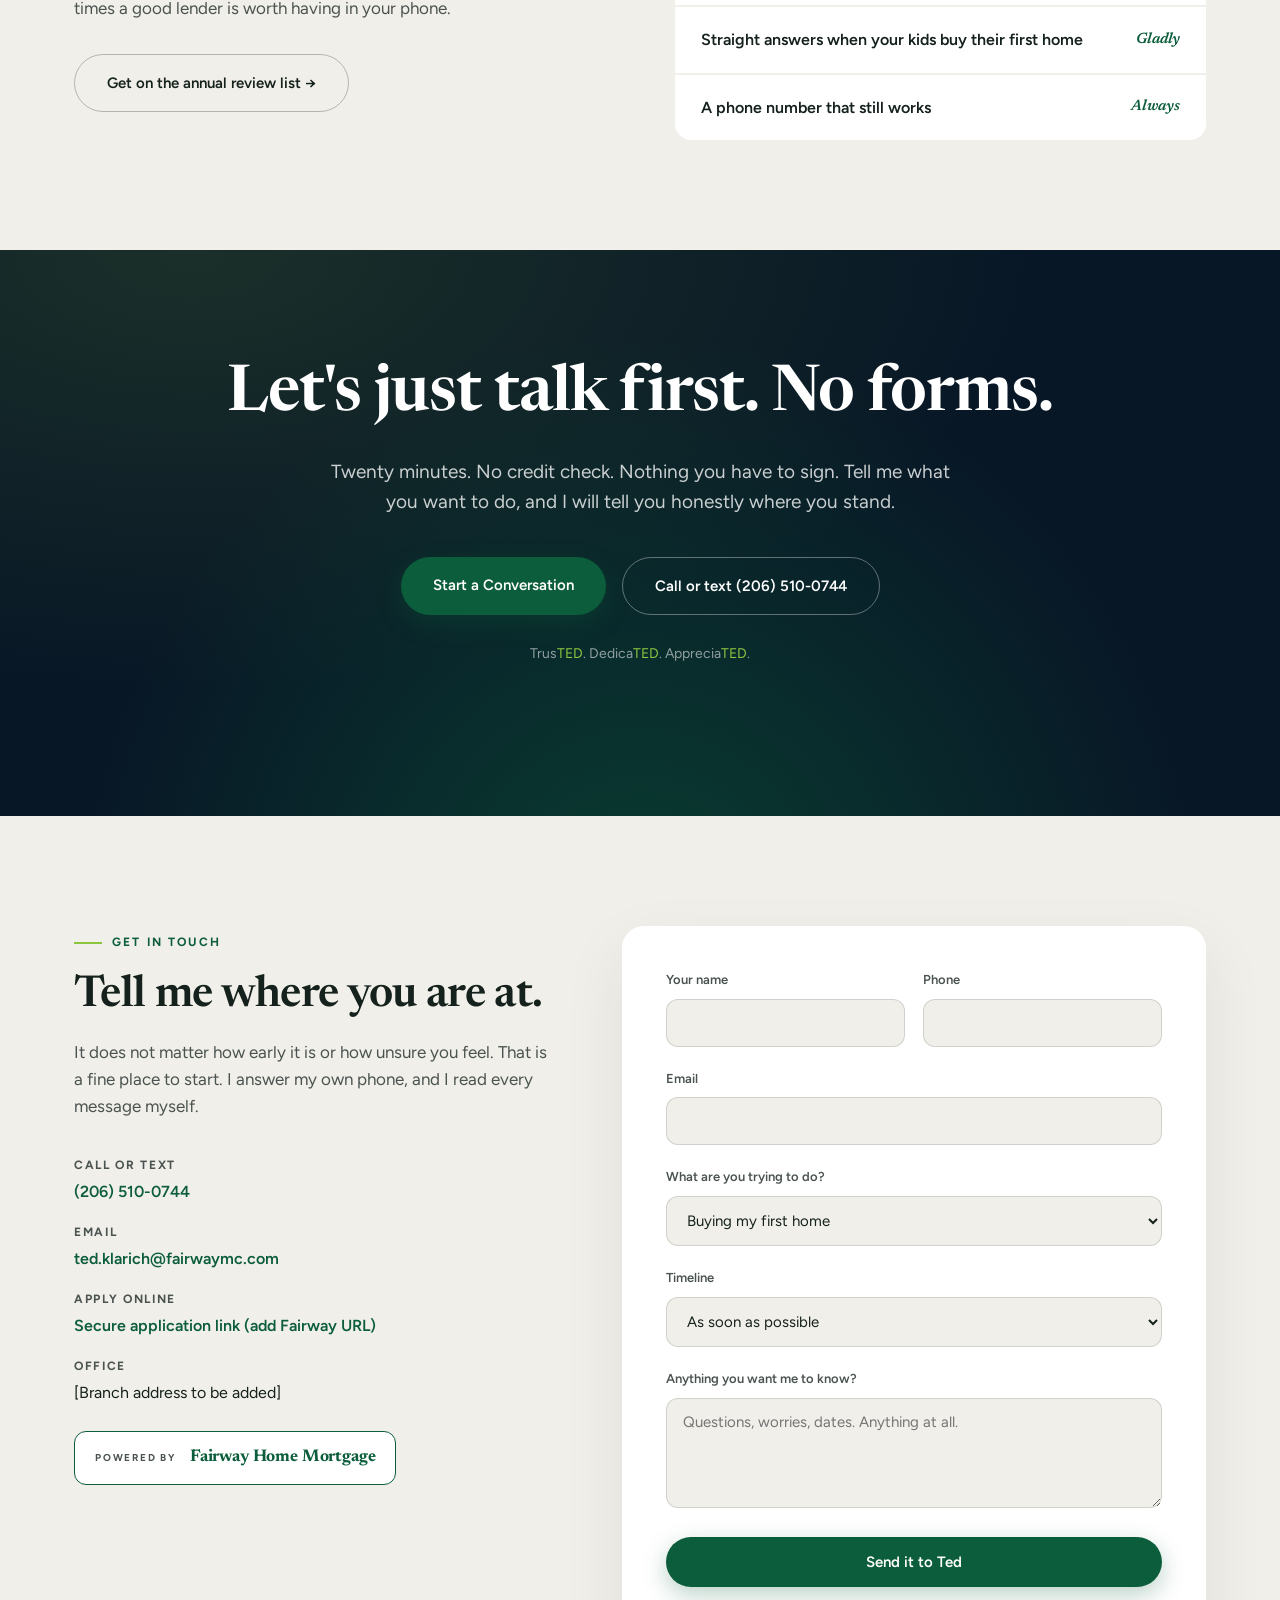
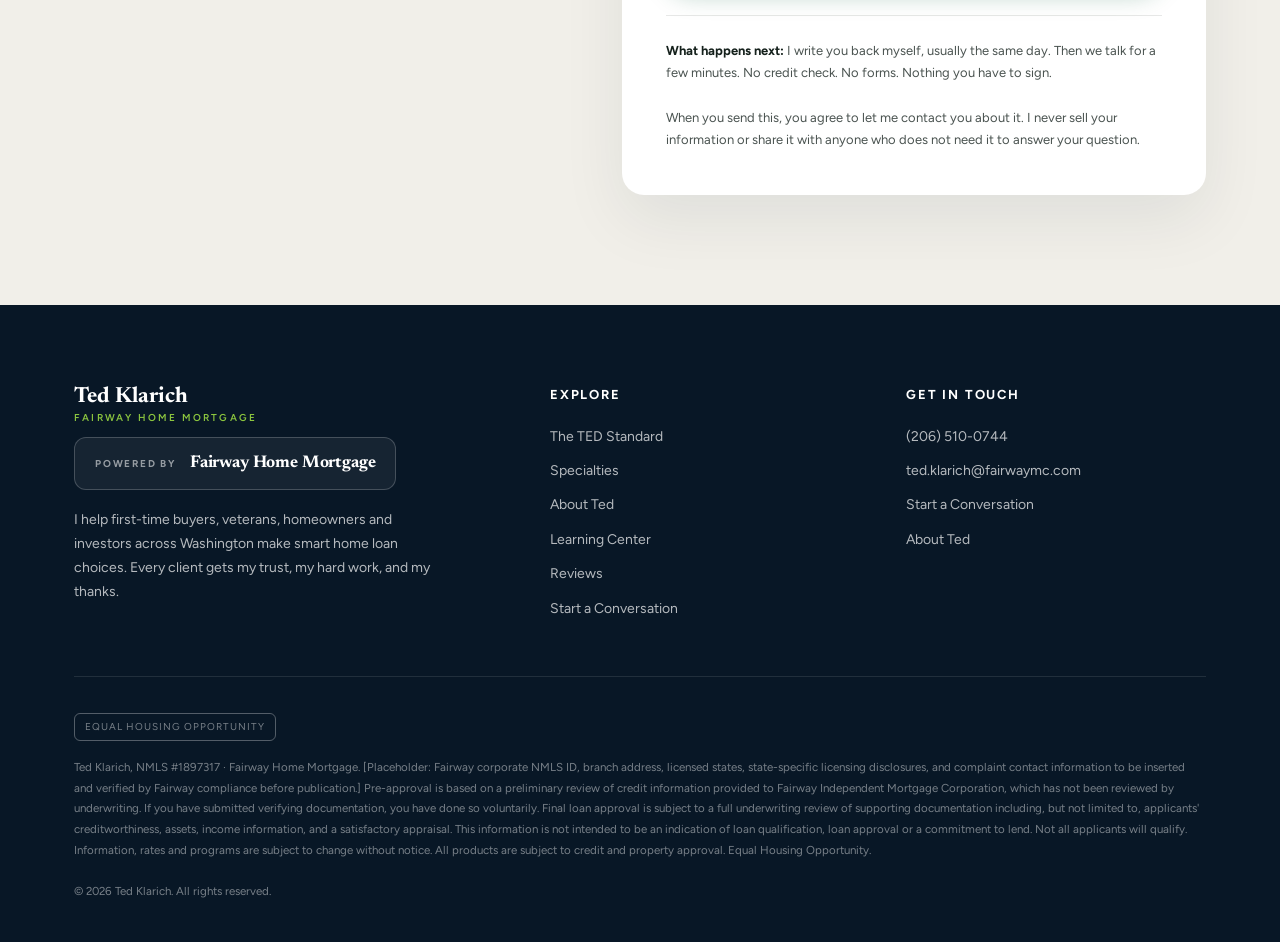
==== commit 9fe80a9d: "Switch phone to (206) 510-0744 and drop the hero rating badge Phone updated in all 15 places: nav, m" ====
--- a/index.html
+++ b/index.html
@@ -20,7 +20,7 @@
   "@type": "Person",
   "name": "Ted Klarich",
   "jobTitle": "Mortgage Loan Officer",
-  "telephone": "+1-206-401-1878",
+  "telephone": "+1-206-510-0744",
   "email": "ted.klarich@fairwaymc.com",
   "identifier": { "@type": "PropertyValue", "name": "NMLS ID", "value": "1897317" },
   "worksFor": { "@type": "Organization", "name": "Fairway Home Mortgage" },
@@ -44,7 +44,7 @@
       <li><a href="#reviews">Reviews</a></li>
     </ul>
     <div class="nav-cta">
-      <a class="phone" href="tel:+12064011878">(206) 401-1878</a>
+      <a class="phone" href="tel:+12065100744">(206) 510-0744</a>
       <a class="btn btn-primary" href="#contact">Start a Conversation</a>
     </div>
     <button class="menu-toggle" aria-label="Open menu" aria-expanded="false">&#9776;</button>
@@ -56,7 +56,7 @@
   <a href="#learn">Learn</a>
   <a href="#about">About Ted</a>
   <a href="#reviews">Reviews</a>
-  <a href="tel:+12064011878">Call or text (206) 401-1878</a>
+  <a href="tel:+12065100744">Call or text (206) 510-0744</a>
   <a href="#contact" style="color:var(--evergreen)">Start a Conversation &rarr;</a>
 </div>
 
@@ -80,10 +80,6 @@
       <div class="photo-frame portrait">
         <img src="assets/img/ted-hero.jpg" alt="Ted Klarich, mortgage loan officer with Fairway Home Mortgage" width="343" height="480">
       </div>
-      <div class="hero-badge">
-        <div class="num">4.99 &#9733; average</div>
-        <div class="lbl">From 593 client reviews.</div>
-      </div>
     </div>
   </div>
 </header>
@@ -198,7 +194,7 @@
       <div class="mini-stats">
         <div><strong>4.99 &#9733;</strong><span>From 593 client reviews</span></div>
         <div><strong>NMLS #1897317</strong><span>Fairway Home Mortgage</span></div>
-        <div><strong>(206) 401-1878</strong><span>Call or text me directly</span></div>
+        <div><strong>(206) 510-0744</strong><span>Call or text me directly</span></div>
       </div>
       <a class="btn btn-primary" href="#contact">Start a Conversation</a>
     </div>
@@ -385,7 +381,7 @@
     <p>Twenty minutes. No credit check. Nothing you have to sign. Tell me what you want to do, and I will tell you honestly where you stand.</p>
     <div class="final-ctas">
       <a class="btn btn-primary" href="#contact">Start a Conversation</a>
-      <a class="btn btn-outline on-dark" href="tel:+12064011878">Call or text (206) 401-1878</a>
+      <a class="btn btn-outline on-dark" href="tel:+12065100744">Call or text (206) 510-0744</a>
     </div>
     <p class="small">Trus<span class="ted on-dark">TED</span>. Dedica<span class="ted on-dark">TED</span>. Apprecia<span class="ted on-dark">TED</span>.</p>
   </div>
@@ -399,7 +395,7 @@
       <h2>Tell me where you are at.</h2>
       <p class="sub">It does not matter how early it is or how unsure you feel. That is a fine place to start. I answer my own phone, and I read every message myself.</p>
       <div class="c-info">
-        <div><span class="lbl">Call or text</span><a href="tel:+12064011878">(206) 401-1878</a></div>
+        <div><span class="lbl">Call or text</span><a href="tel:+12065100744">(206) 510-0744</a></div>
         <!-- VERIFY: confirm Ted's exact Fairway email address before publishing. -->
         <div><span class="lbl">Email</span><a href="mailto:ted.klarich@fairwaymc.com">ted.klarich@fairwaymc.com</a></div>
         <div><span class="lbl">Apply online</span><a href="#">Secure application link (add Fairway URL)</a></div>
@@ -472,7 +468,7 @@
       <div>
         <h4>Get in touch</h4>
         <ul>
-          <li><a href="tel:+12064011878">(206) 401-1878</a></li>
+          <li><a href="tel:+12065100744">(206) 510-0744</a></li>
           <li><a href="mailto:ted.klarich@fairwaymc.com">ted.klarich@fairwaymc.com</a></li>
           <li><a href="#contact">Start a Conversation</a></li>
           <li><a href="#about">About Ted</a></li>
--- a/assets/styles.css
+++ b/assets/styles.css
@@ -122,13 +122,9 @@
 .hero p.lead{font-size:19px;color:var(--slate);max-width:540px;margin-bottom:36px}
 .hero-ctas{display:flex;gap:16px;flex-wrap:wrap;align-items:center;margin-bottom:8px}
 .hero-photo{position:relative}
-.hero-badge{position:absolute;bottom:28px;left:-28px;background:#fff;border-radius:16px;padding:18px 24px;box-shadow:0 16px 48px rgba(14,34,51,.18);z-index:3;max-width:230px}
-.hero-badge .num{font-family:var(--display);font-size:22px;font-weight:700;color:var(--evergreen);line-height:1.2}
-.hero-badge .lbl{font-size:12px;color:var(--slate);margin-top:4px;line-height:1.5}
 @media(max-width:900px){
   .hero-grid{grid-template-columns:1fr}
   .hero{padding-top:132px}
-  .hero-badge{left:12px}
 }
 .page-hero{padding:170px 0 80px}
 
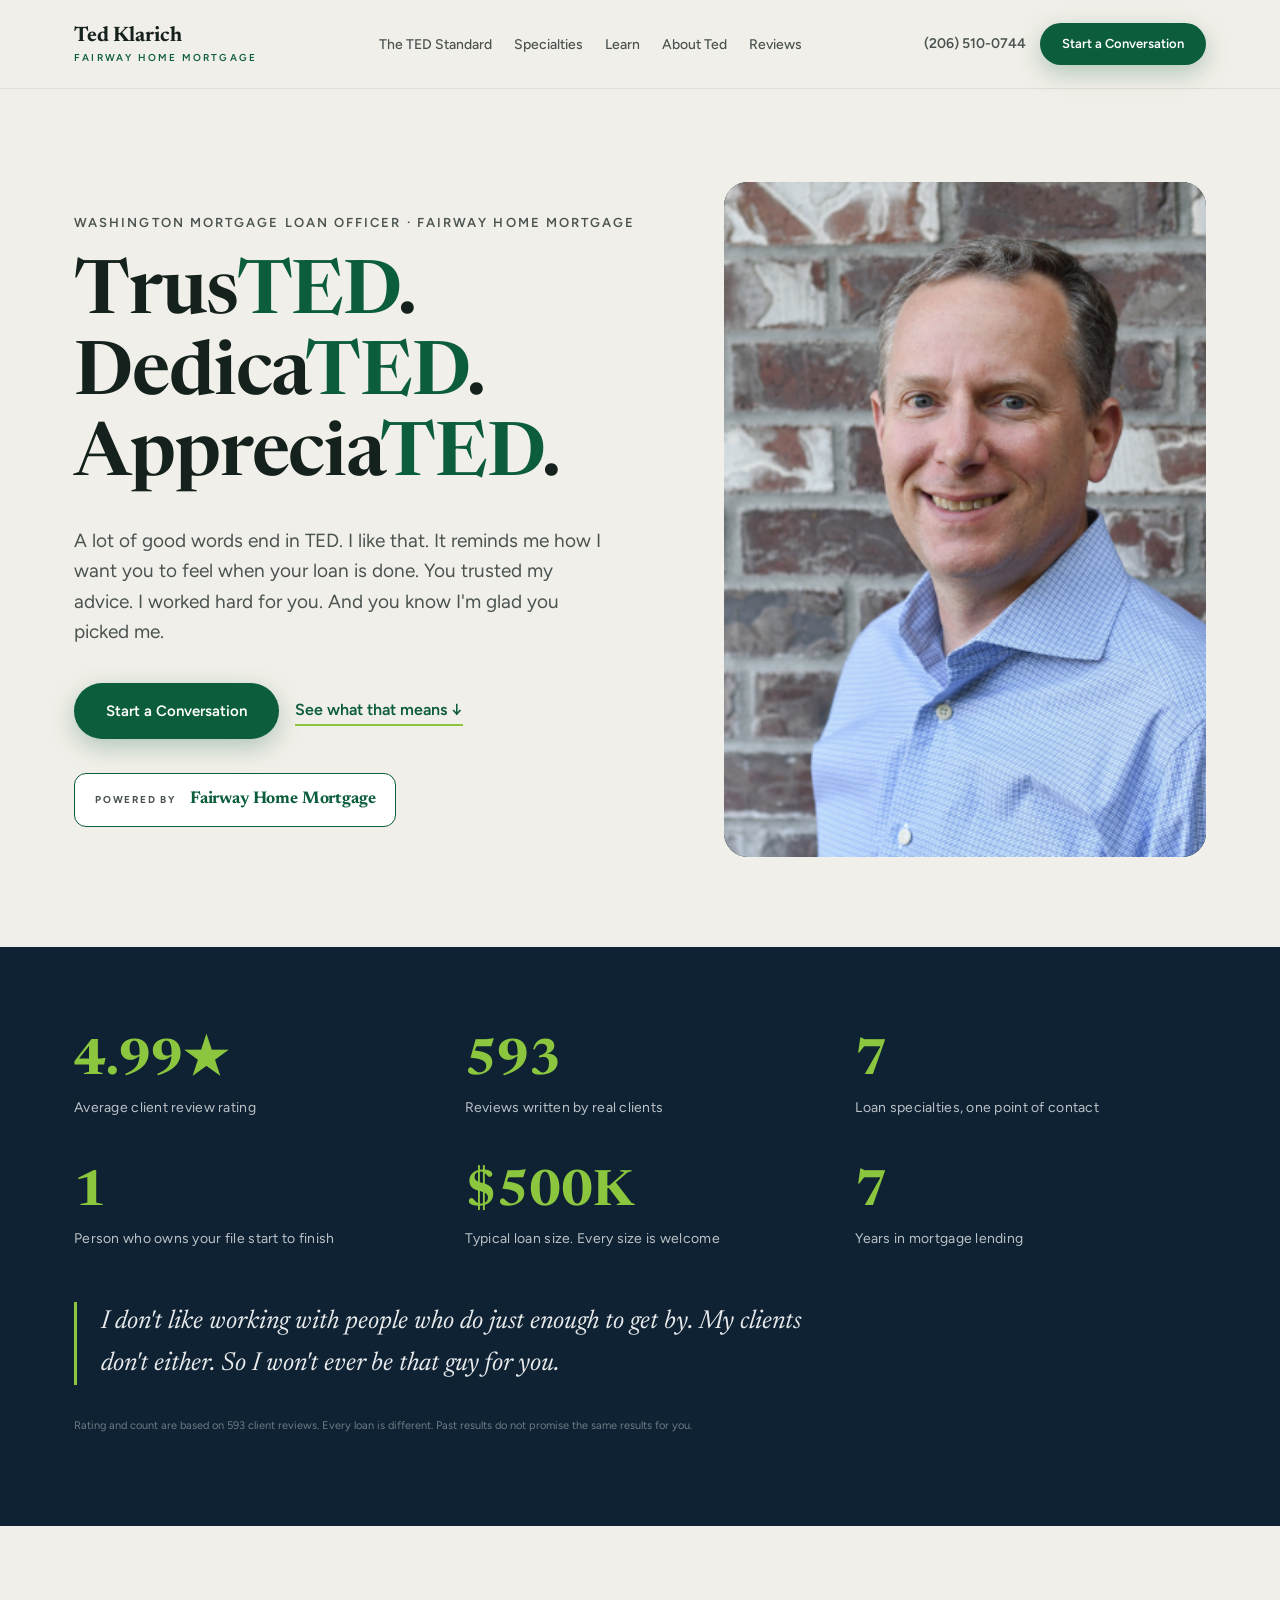
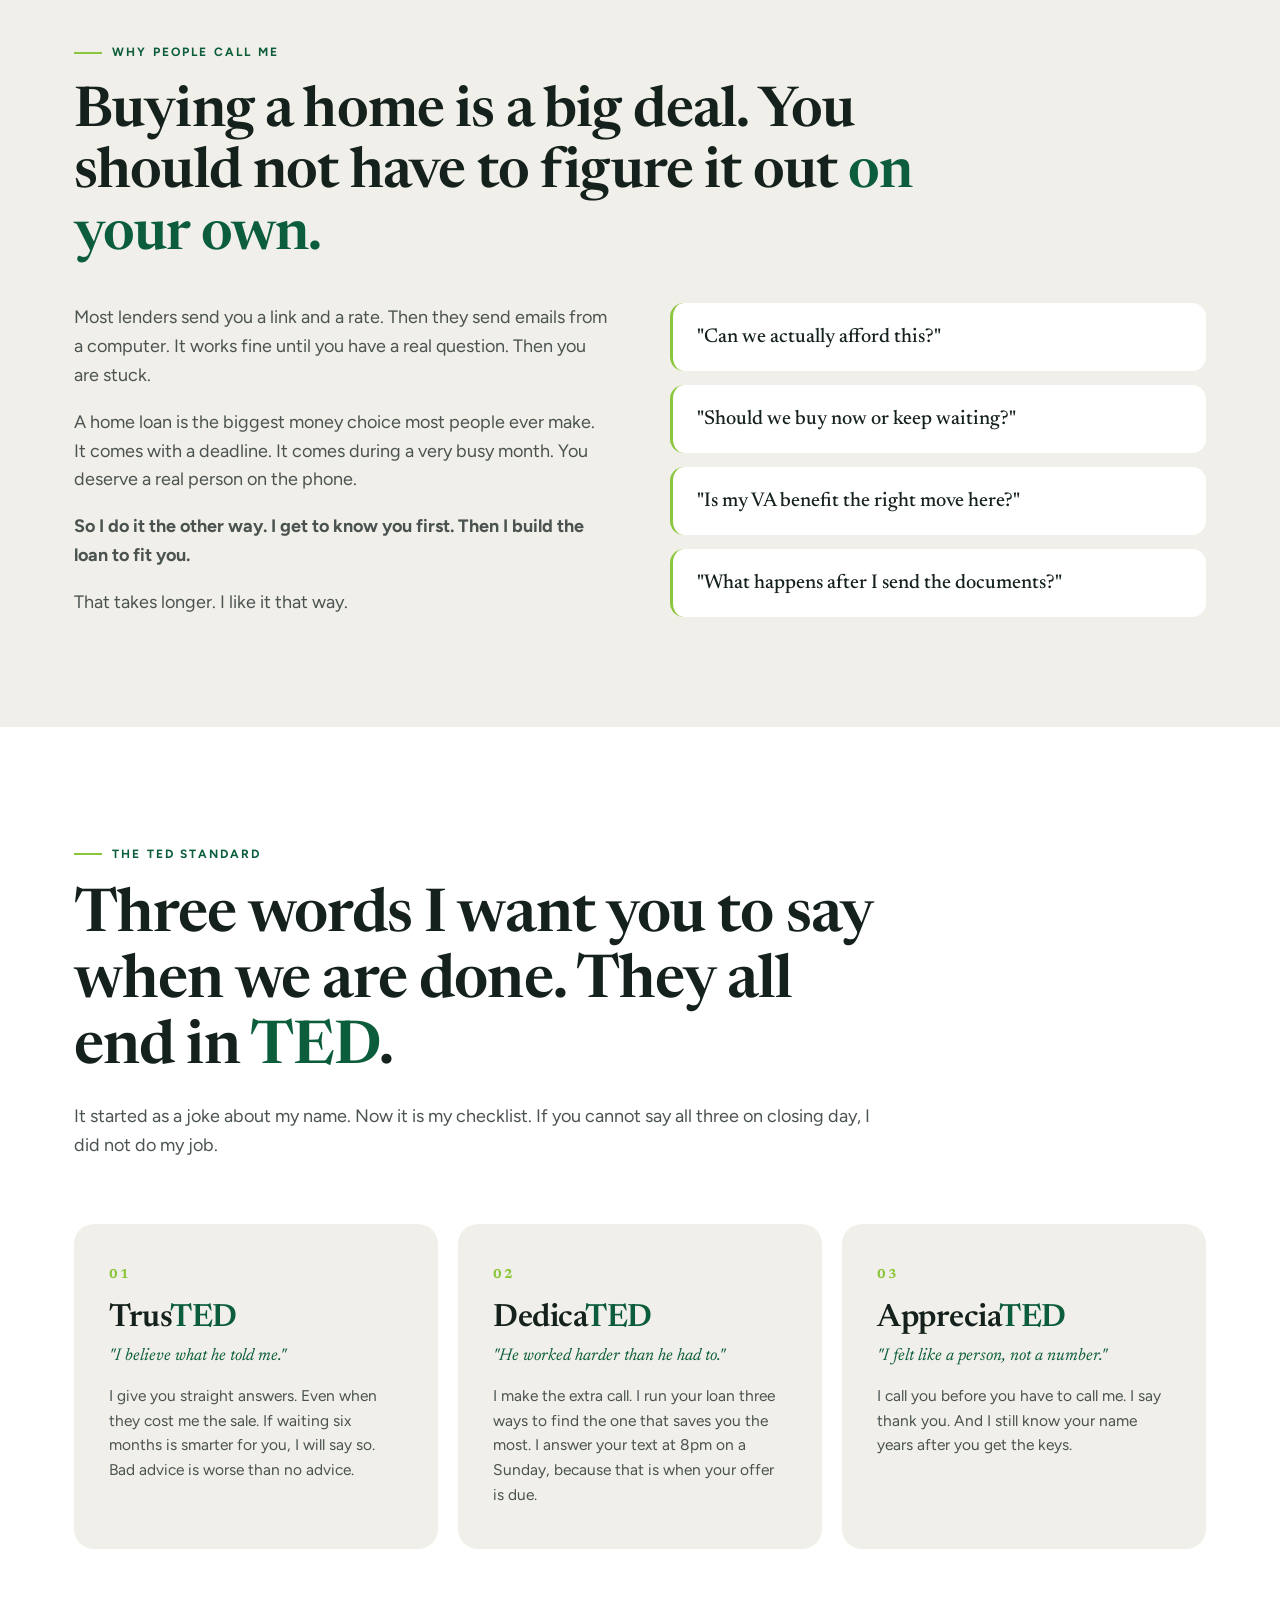
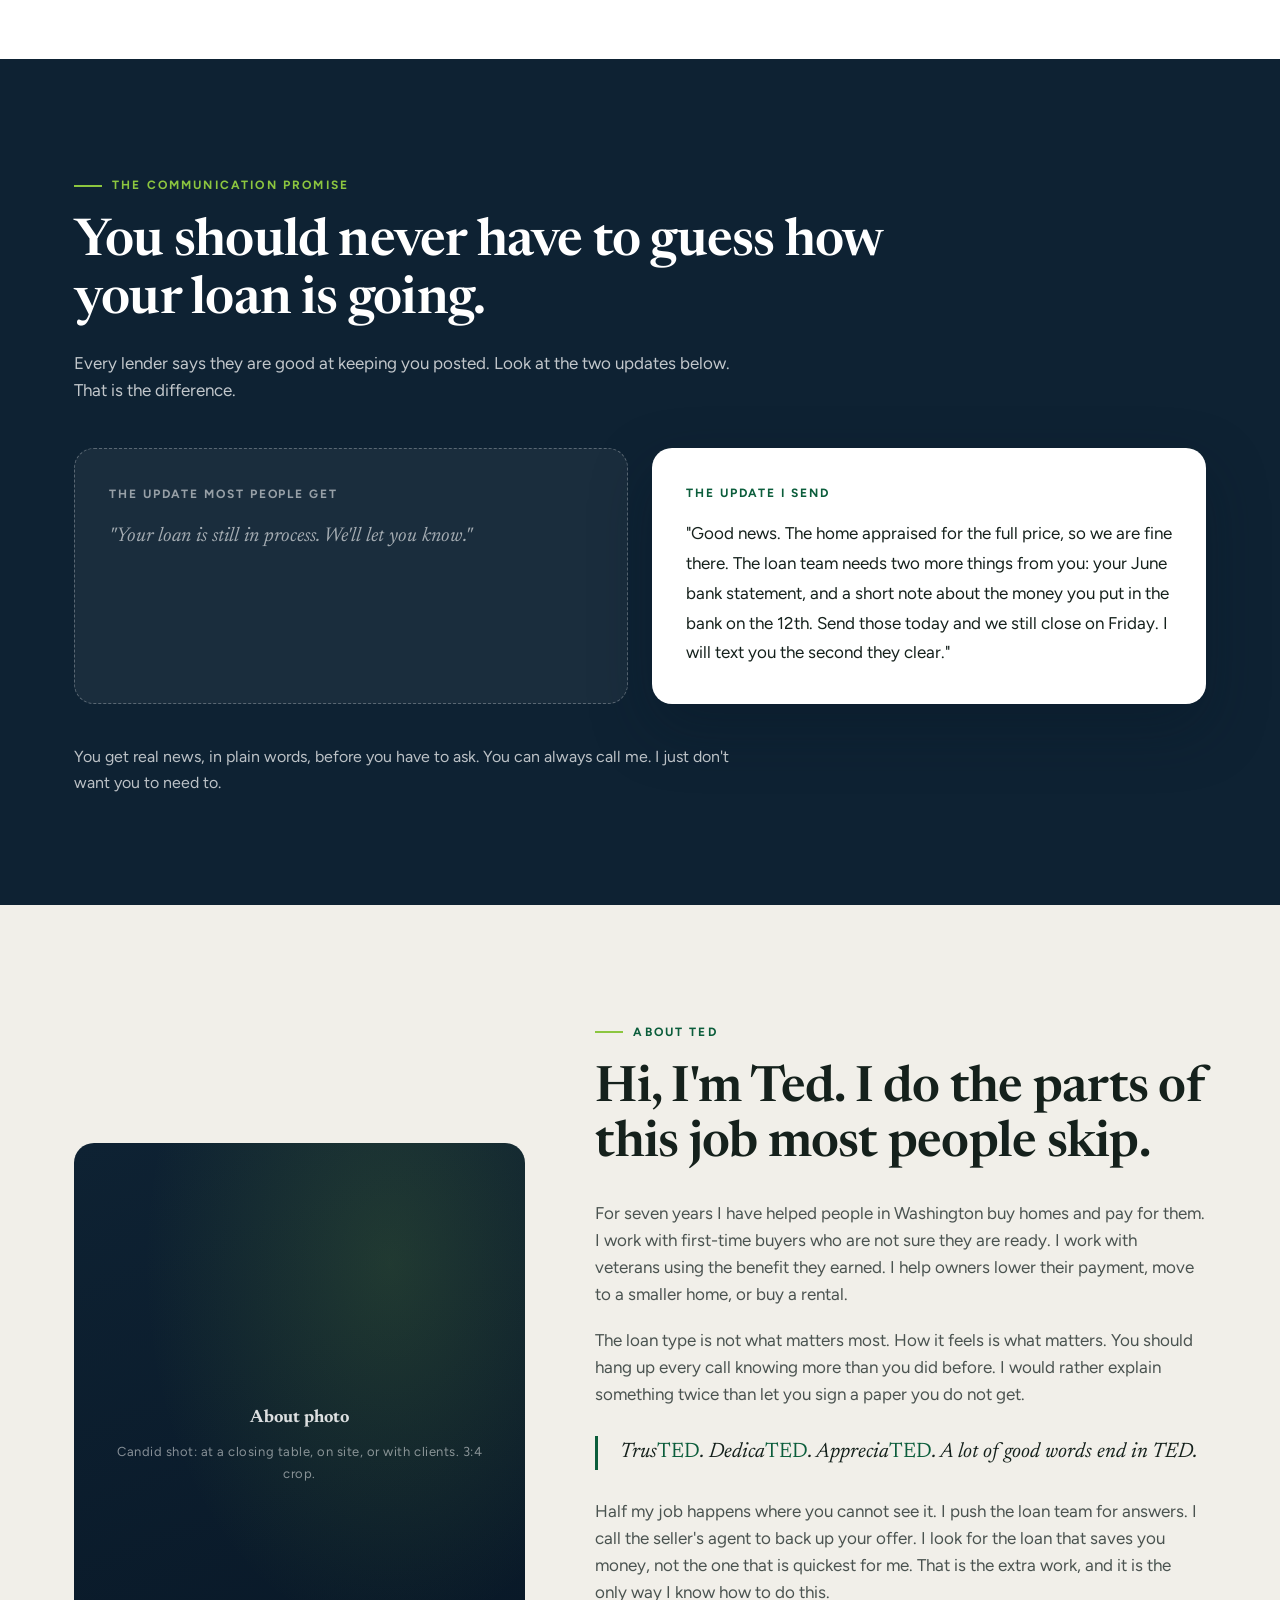
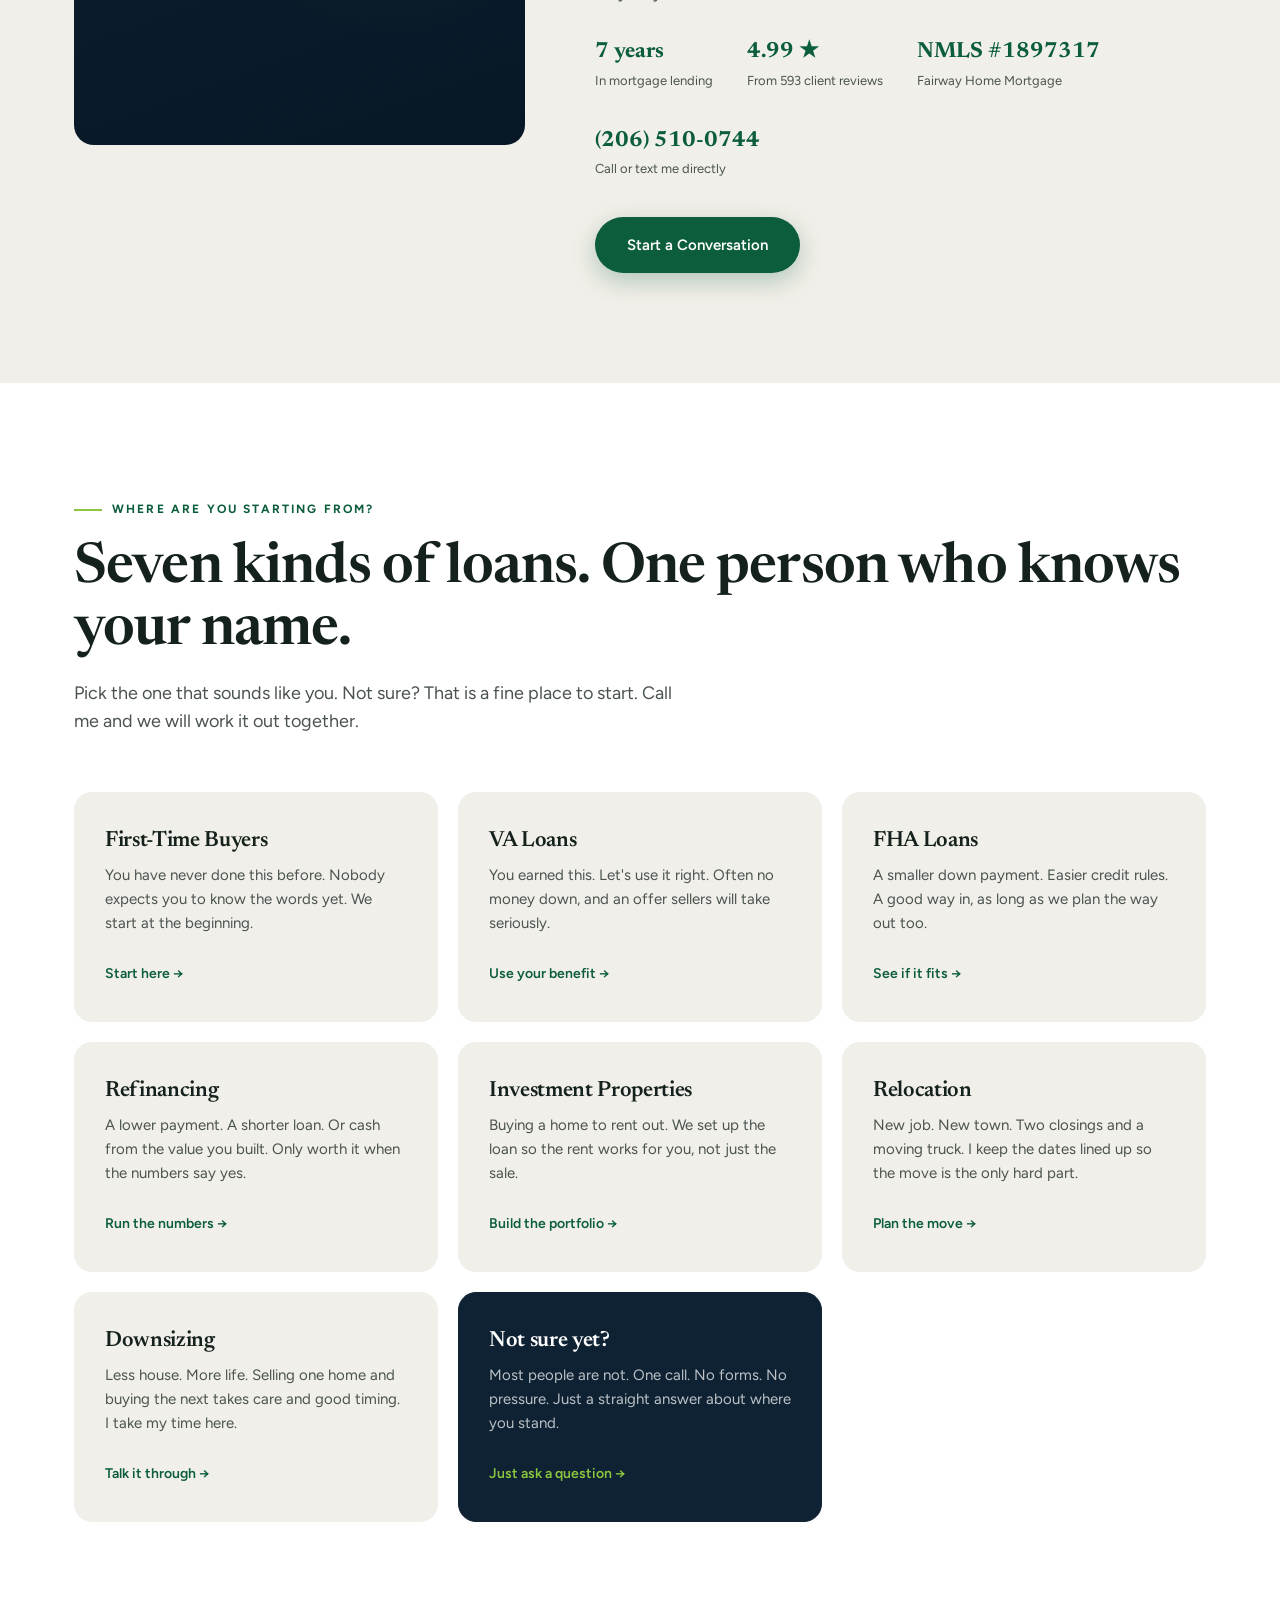
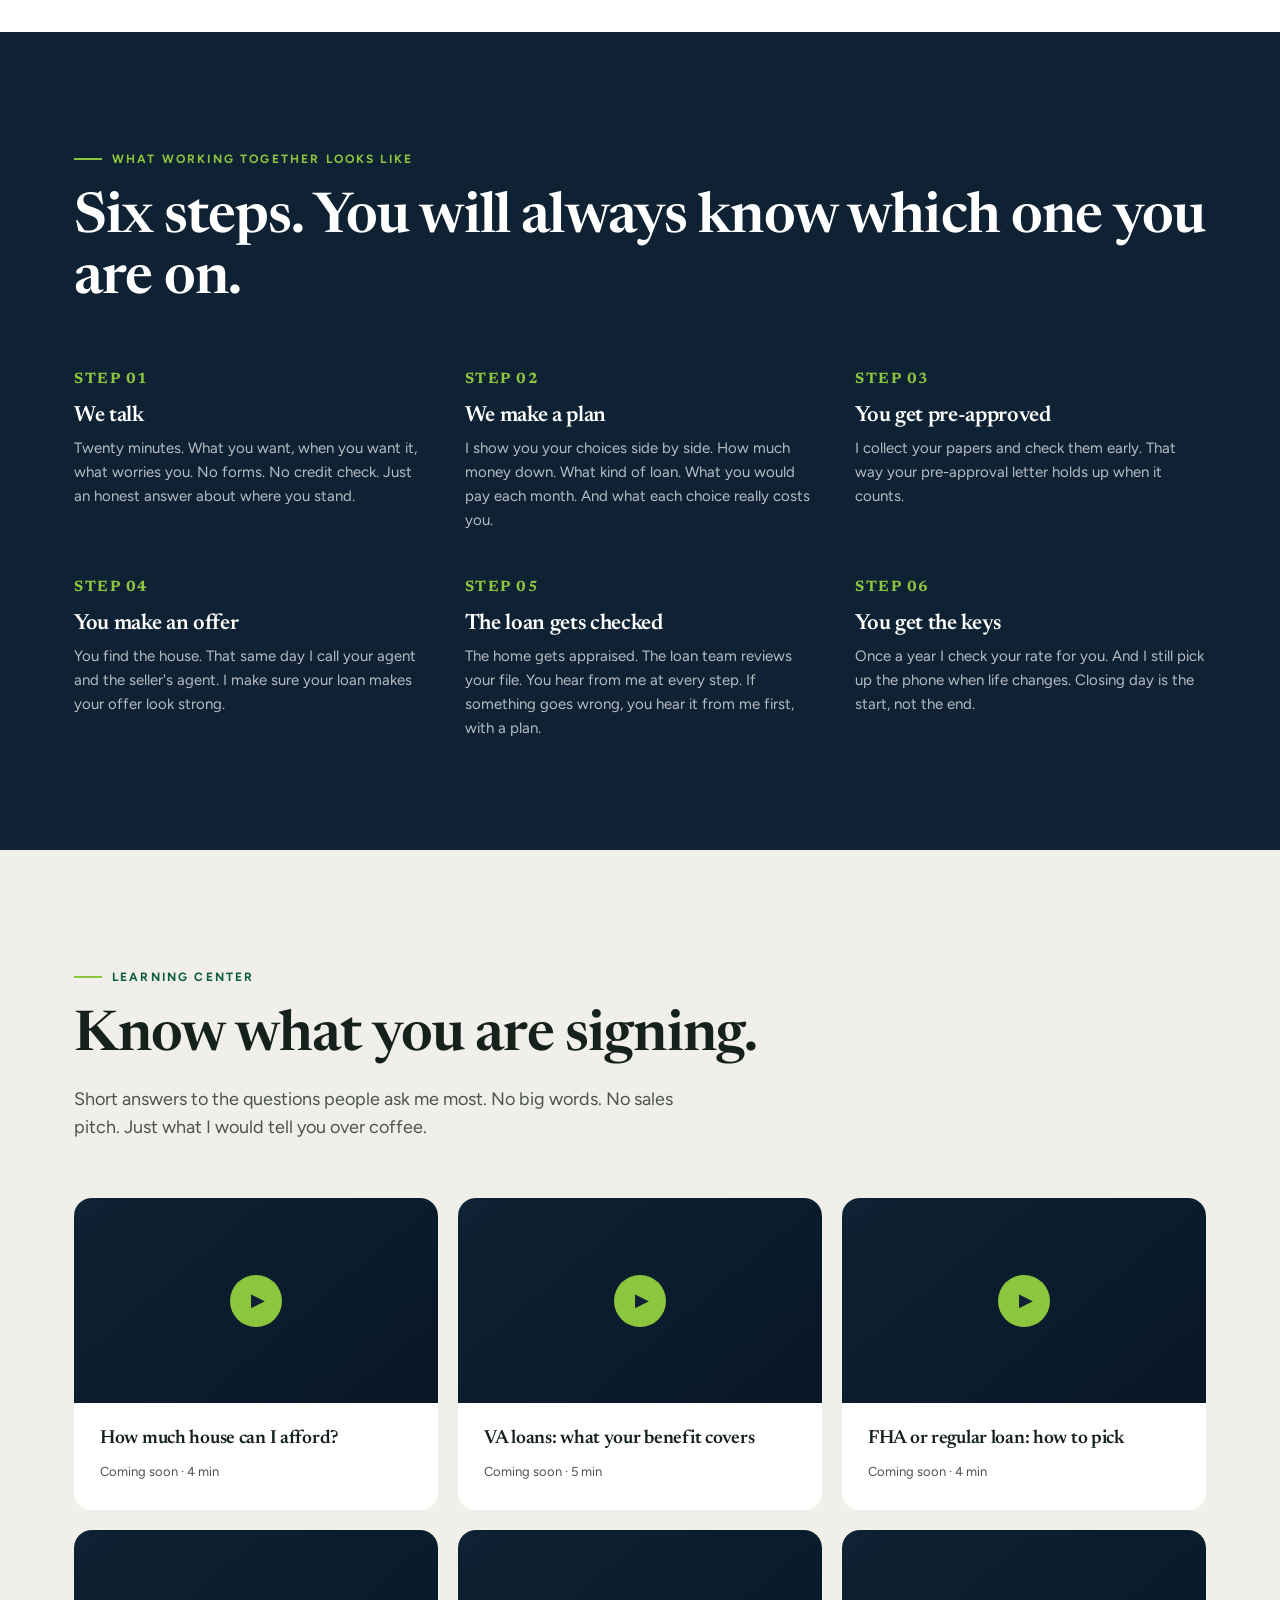
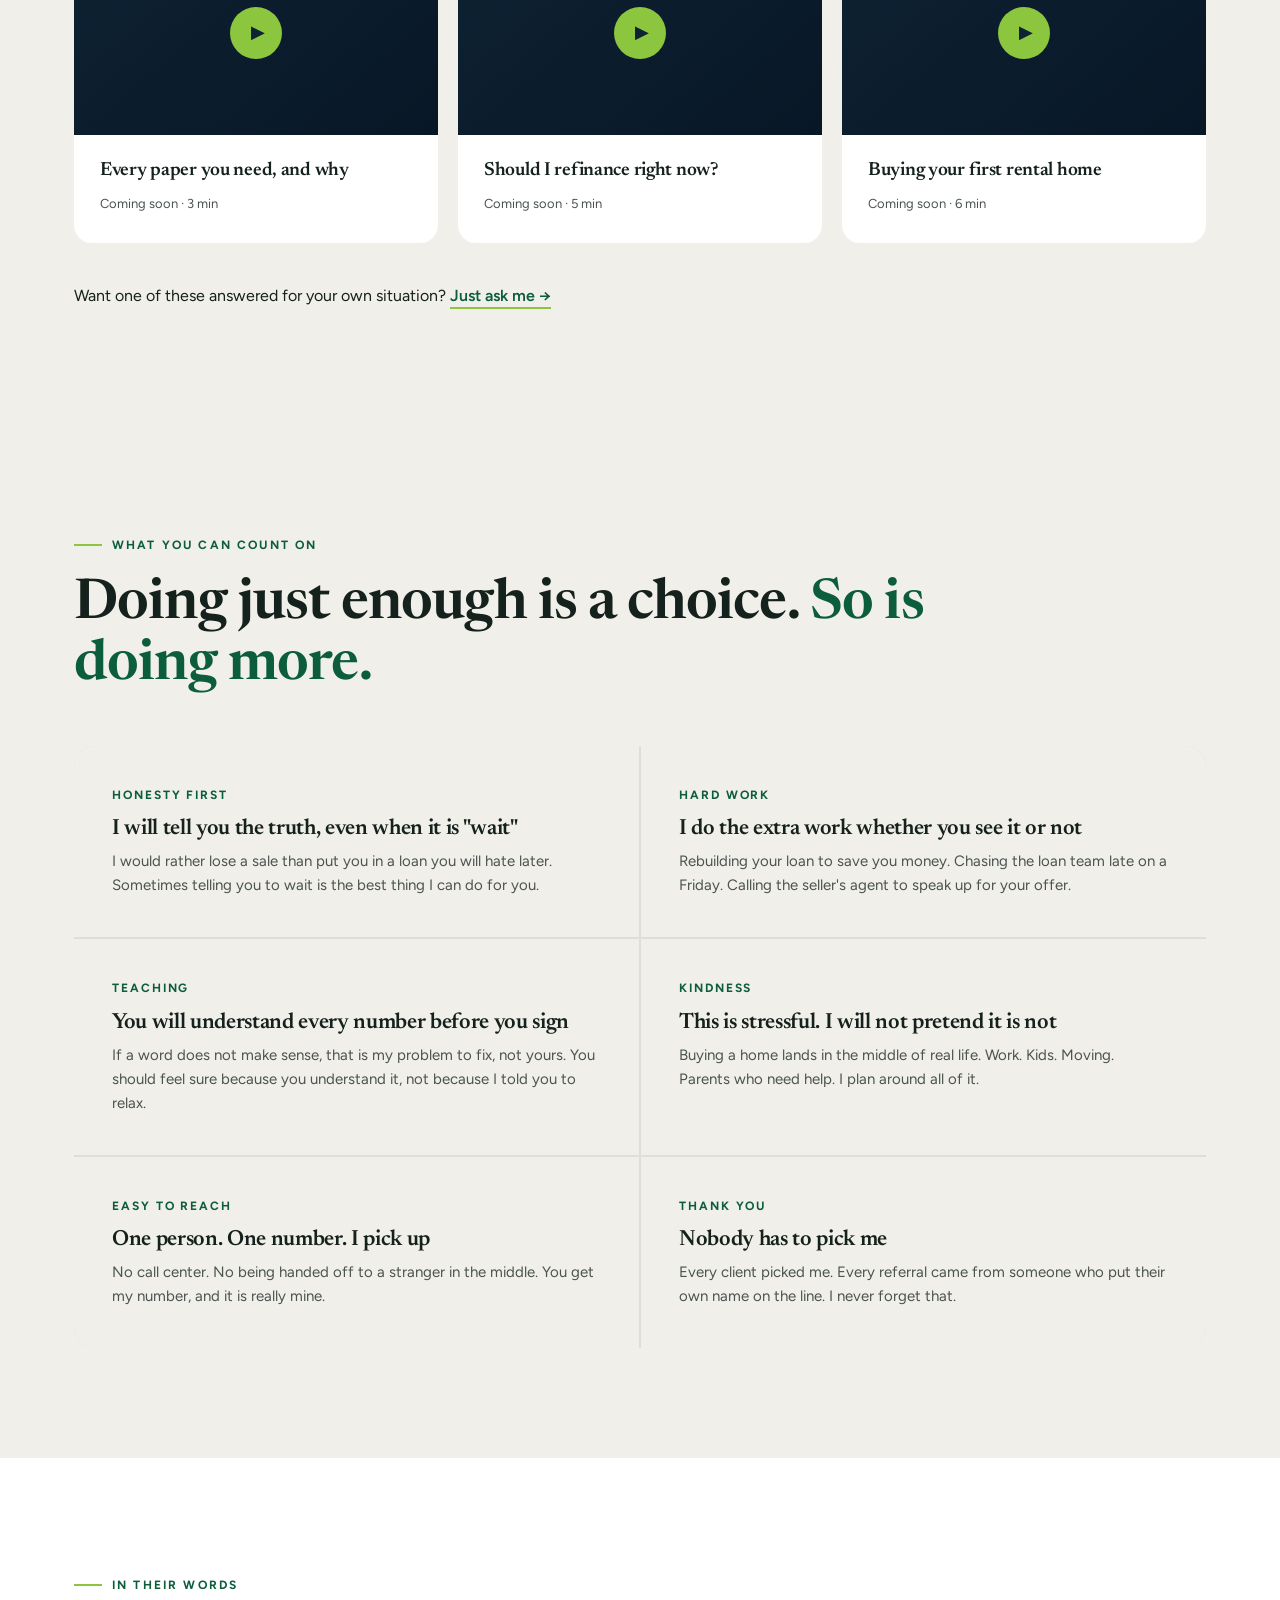
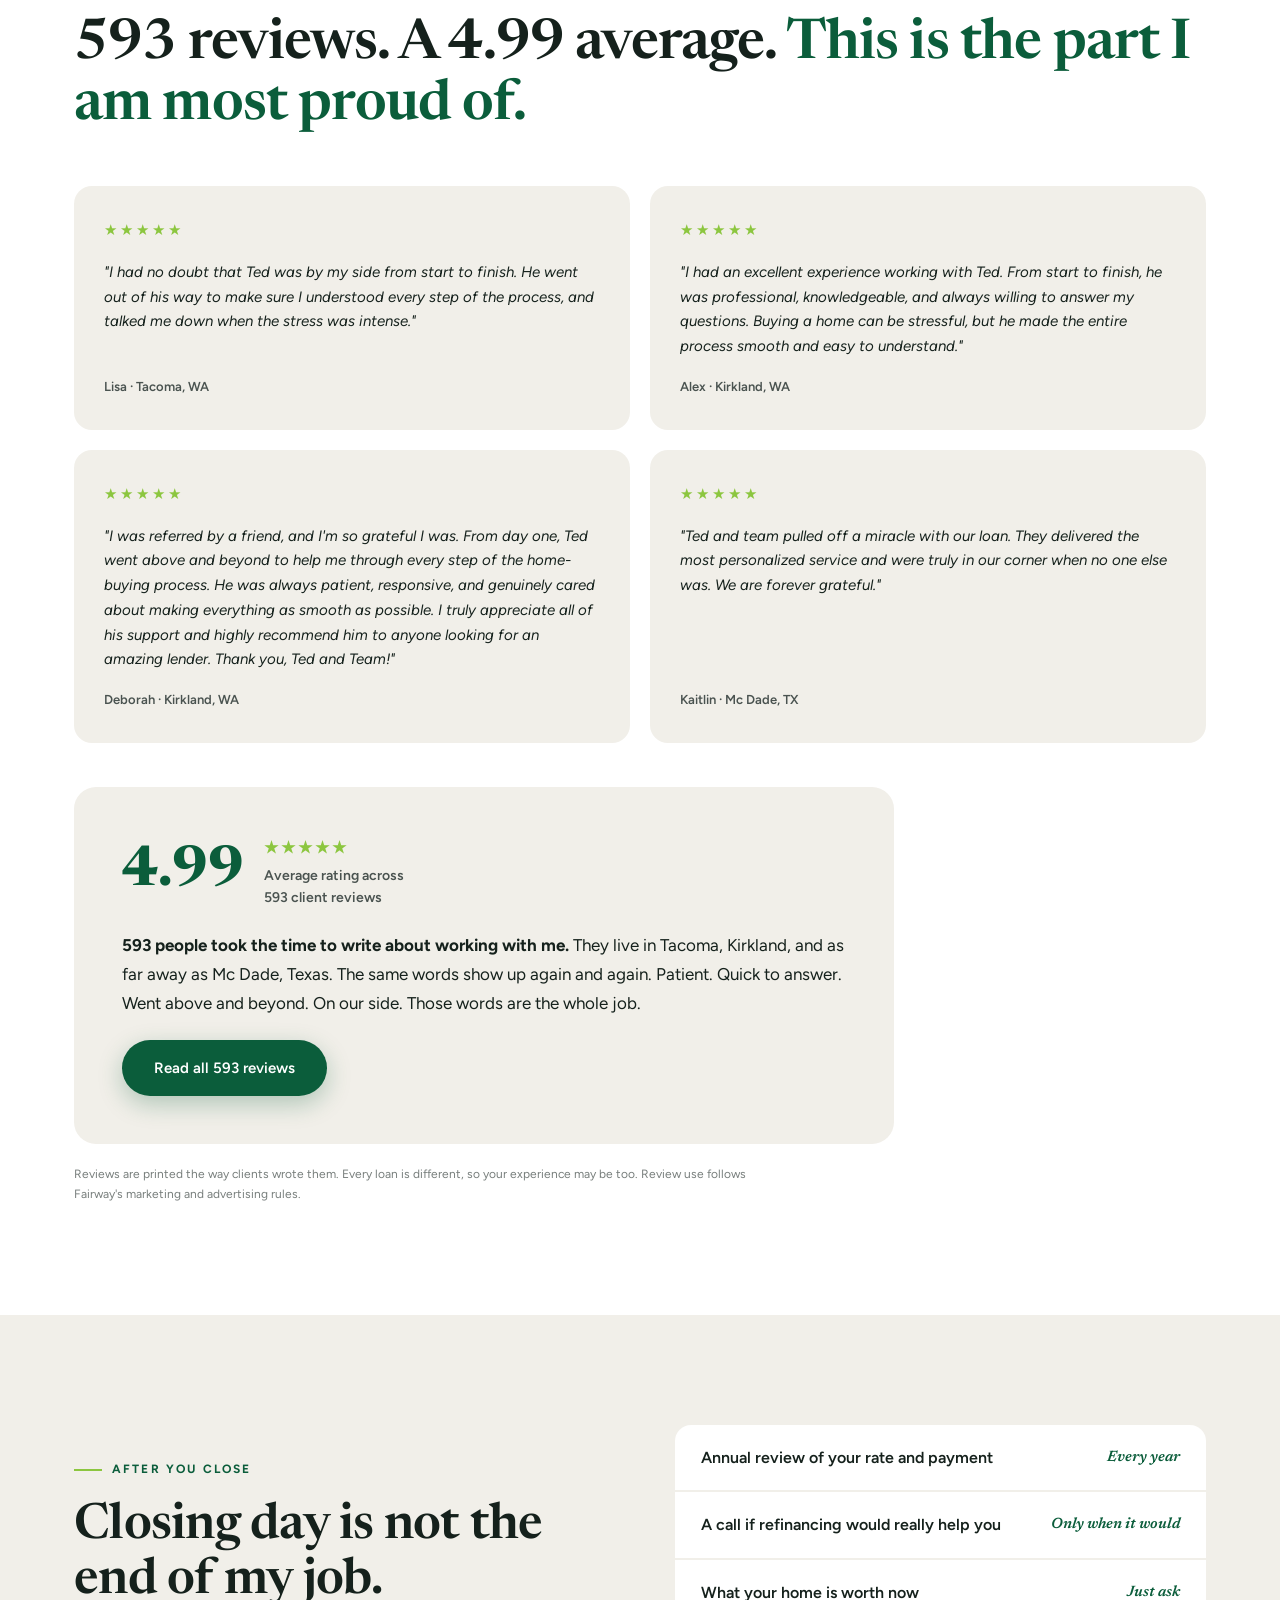
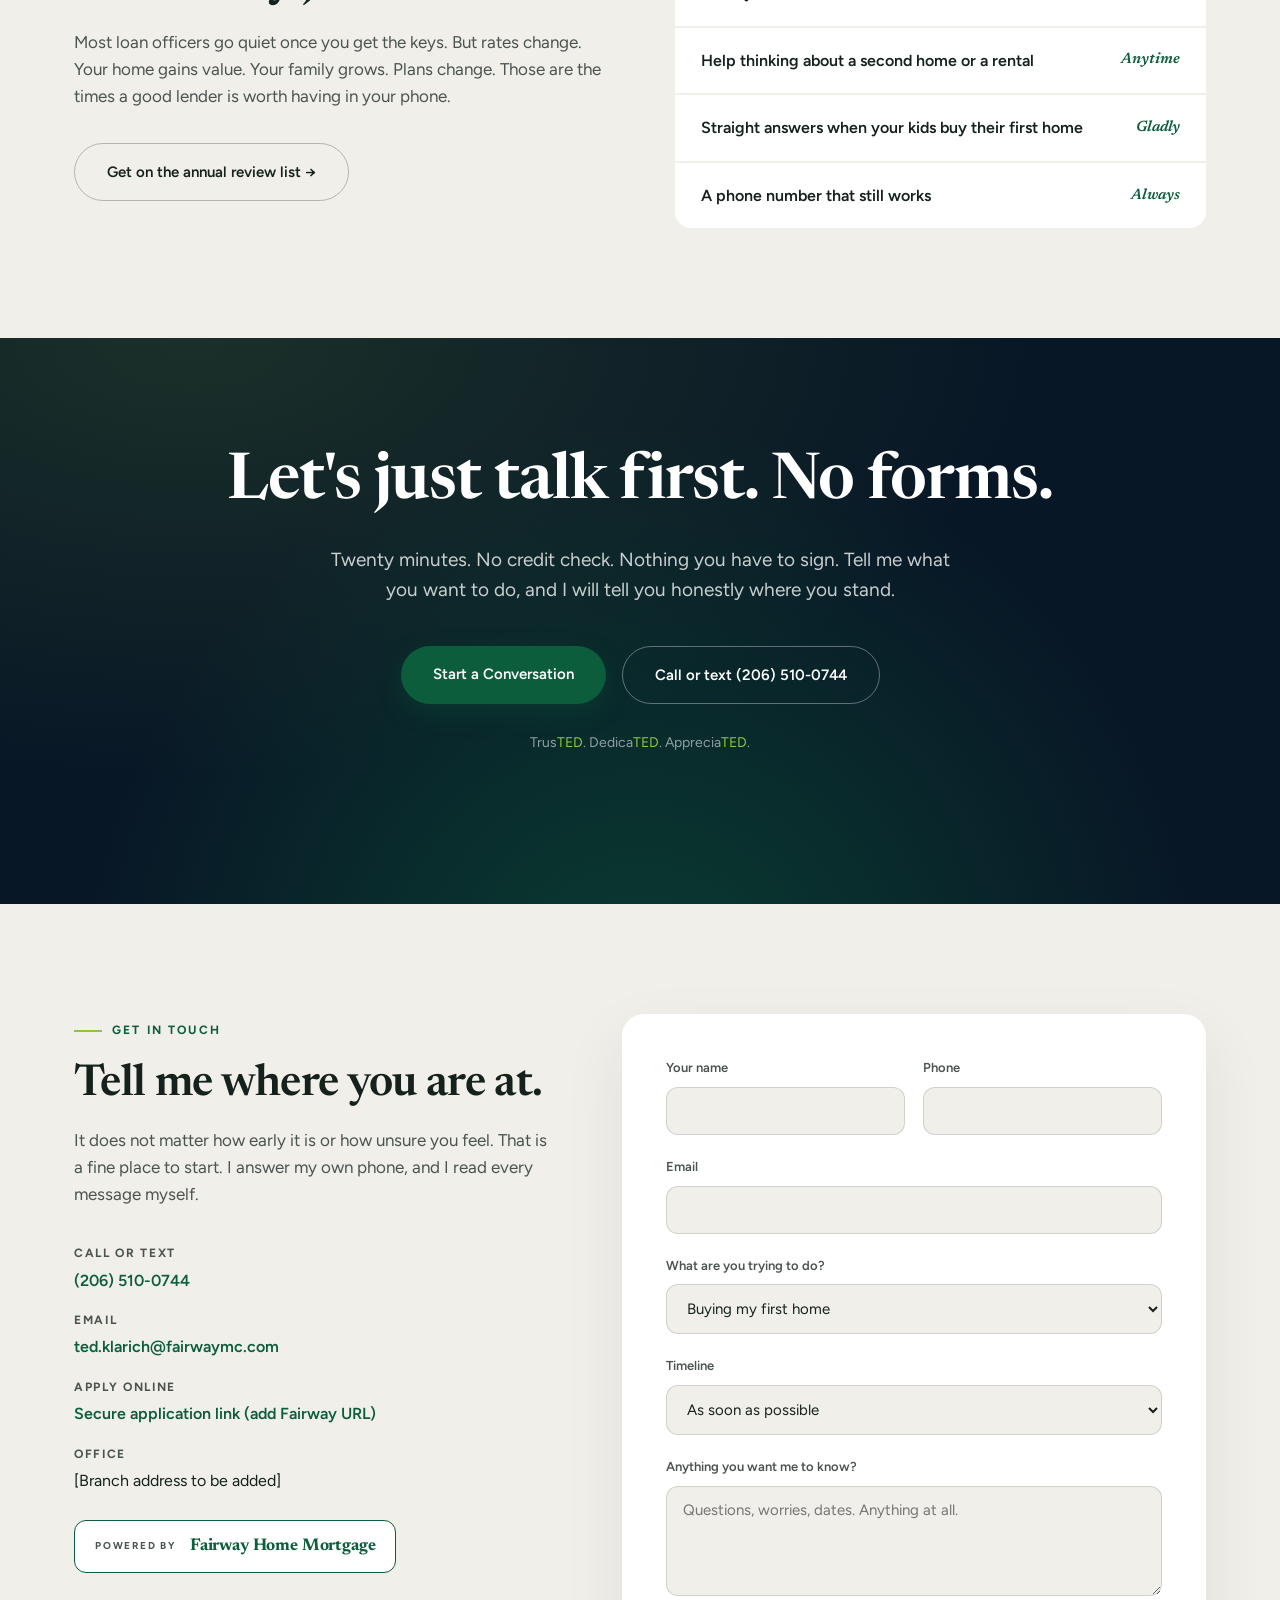
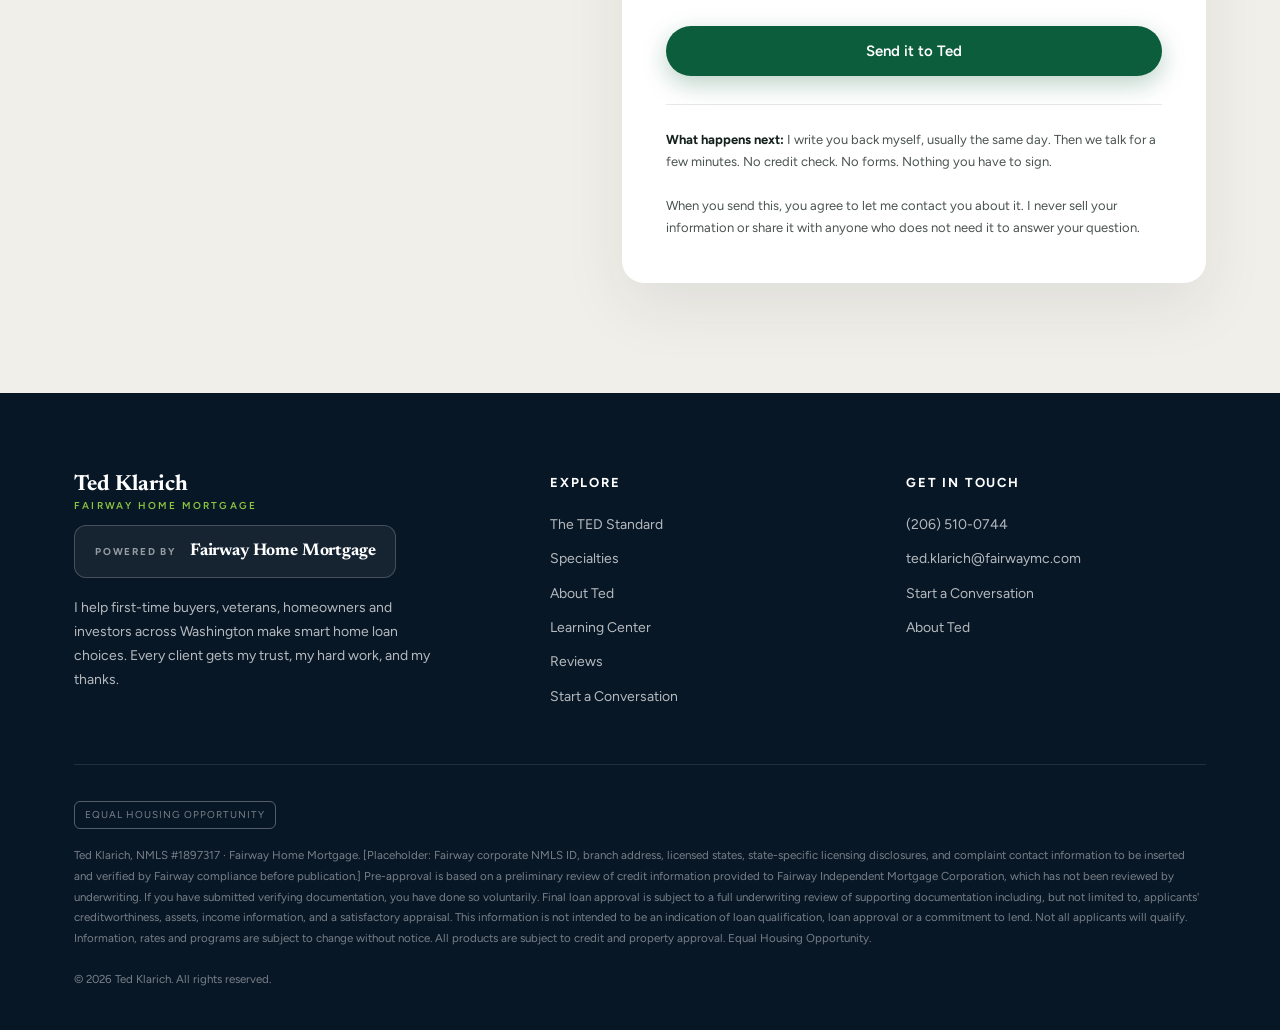
==== commit a8bb20fc: "Reflect Ted's seven years in mortgage lending across the site Fill in the last bracketed stat on the" ====
--- a/index.html
+++ b/index.html
@@ -4,7 +4,7 @@
 <meta charset="UTF-8">
 <meta name="viewport" content="width=device-width, initial-scale=1.0">
 <title>Ted Klarich · Washington Mortgage Loan Officer | Fairway Home Mortgage</title>
-<meta name="description" content="Ted Klarich, Washington mortgage loan officer with Fairway Home Mortgage — NMLS #1897317. A 4.99 average across 593 client reviews. First-time buyers, VA and FHA loans, refinancing, investment properties, relocation and downsizing across Washington state.">
+<meta name="description" content="Ted Klarich, Washington mortgage loan officer with Fairway Home Mortgage — NMLS #1897317. Seven years in lending and a 4.99 average across 593 client reviews. First-time buyers, VA and FHA loans, refinancing, investment properties, relocation and downsizing across Washington state.">
 <link rel="canonical" href="https://www.tedklarich.com/">
 <meta property="og:title" content="Ted Klarich · Washington Mortgage Loan Officer">
 <meta property="og:description" content="TrusTED. DedicaTED. AppreciaTED. A 4.99 average across 593 client reviews — a Washington mortgage partner who treats your loan like more than a transaction.">
@@ -93,9 +93,7 @@
       <div class="stat"><div class="num">7</div><div class="lbl">Loan specialties, one point of contact</div></div>
       <div class="stat"><div class="num">1</div><div class="lbl">Person who owns your file start to finish</div></div>
       <div class="stat"><div class="num">$500K</div><div class="lbl">Typical loan size. Every size is welcome</div></div>
-      <!-- PLACEHOLDER: the only unverified figure on this page. Fill in Ted's
-           years in lending, or delete this stat block entirely. -->
-      <div class="stat"><div class="num">[##]</div><div class="lbl">Years in mortgage lending</div></div>
+      <div class="stat"><div class="num">7</div><div class="lbl">Years in mortgage lending</div></div>
     </div>
     <p class="trust-line">I don't like working with people who do just enough to get by. My clients don't either. So I won't ever be that guy for you.</p>
     <p class="trust-note">Rating and count are based on 593 client reviews. Every loan is different. Past results do not promise the same results for you.</p>
@@ -187,11 +185,12 @@
     <div>
       <div class="eyebrow">About Ted</div>
       <h2>Hi, I'm Ted. I do the parts of this job most people skip.</h2>
-      <p>I help people in Washington buy homes and pay for them. I work with first-time buyers who are not sure they are ready. I work with veterans using the benefit they earned. I help owners lower their payment, move to a smaller home, or buy a rental.</p>
+      <p>For seven years I have helped people in Washington buy homes and pay for them. I work with first-time buyers who are not sure they are ready. I work with veterans using the benefit they earned. I help owners lower their payment, move to a smaller home, or buy a rental.</p>
       <p>The loan type is not what matters most. How it feels is what matters. You should hang up every call knowing more than you did before. I would rather explain something twice than let you sign a paper you do not get.</p>
       <p class="creed">Trus<span class="ted">TED</span>. Dedica<span class="ted">TED</span>. Apprecia<span class="ted">TED</span>. A lot of good words end in TED.</p>
       <p>Half my job happens where you cannot see it. I push the loan team for answers. I call the seller's agent to back up your offer. I look for the loan that saves you money, not the one that is quickest for me. That is the extra work, and it is the only way I know how to do this.</p>
       <div class="mini-stats">
+        <div><strong>7 years</strong><span>In mortgage lending</span></div>
         <div><strong>4.99 &#9733;</strong><span>From 593 client reviews</span></div>
         <div><strong>NMLS #1897317</strong><span>Fairway Home Mortgage</span></div>
         <div><strong>(206) 510-0744</strong><span>Call or text me directly</span></div>
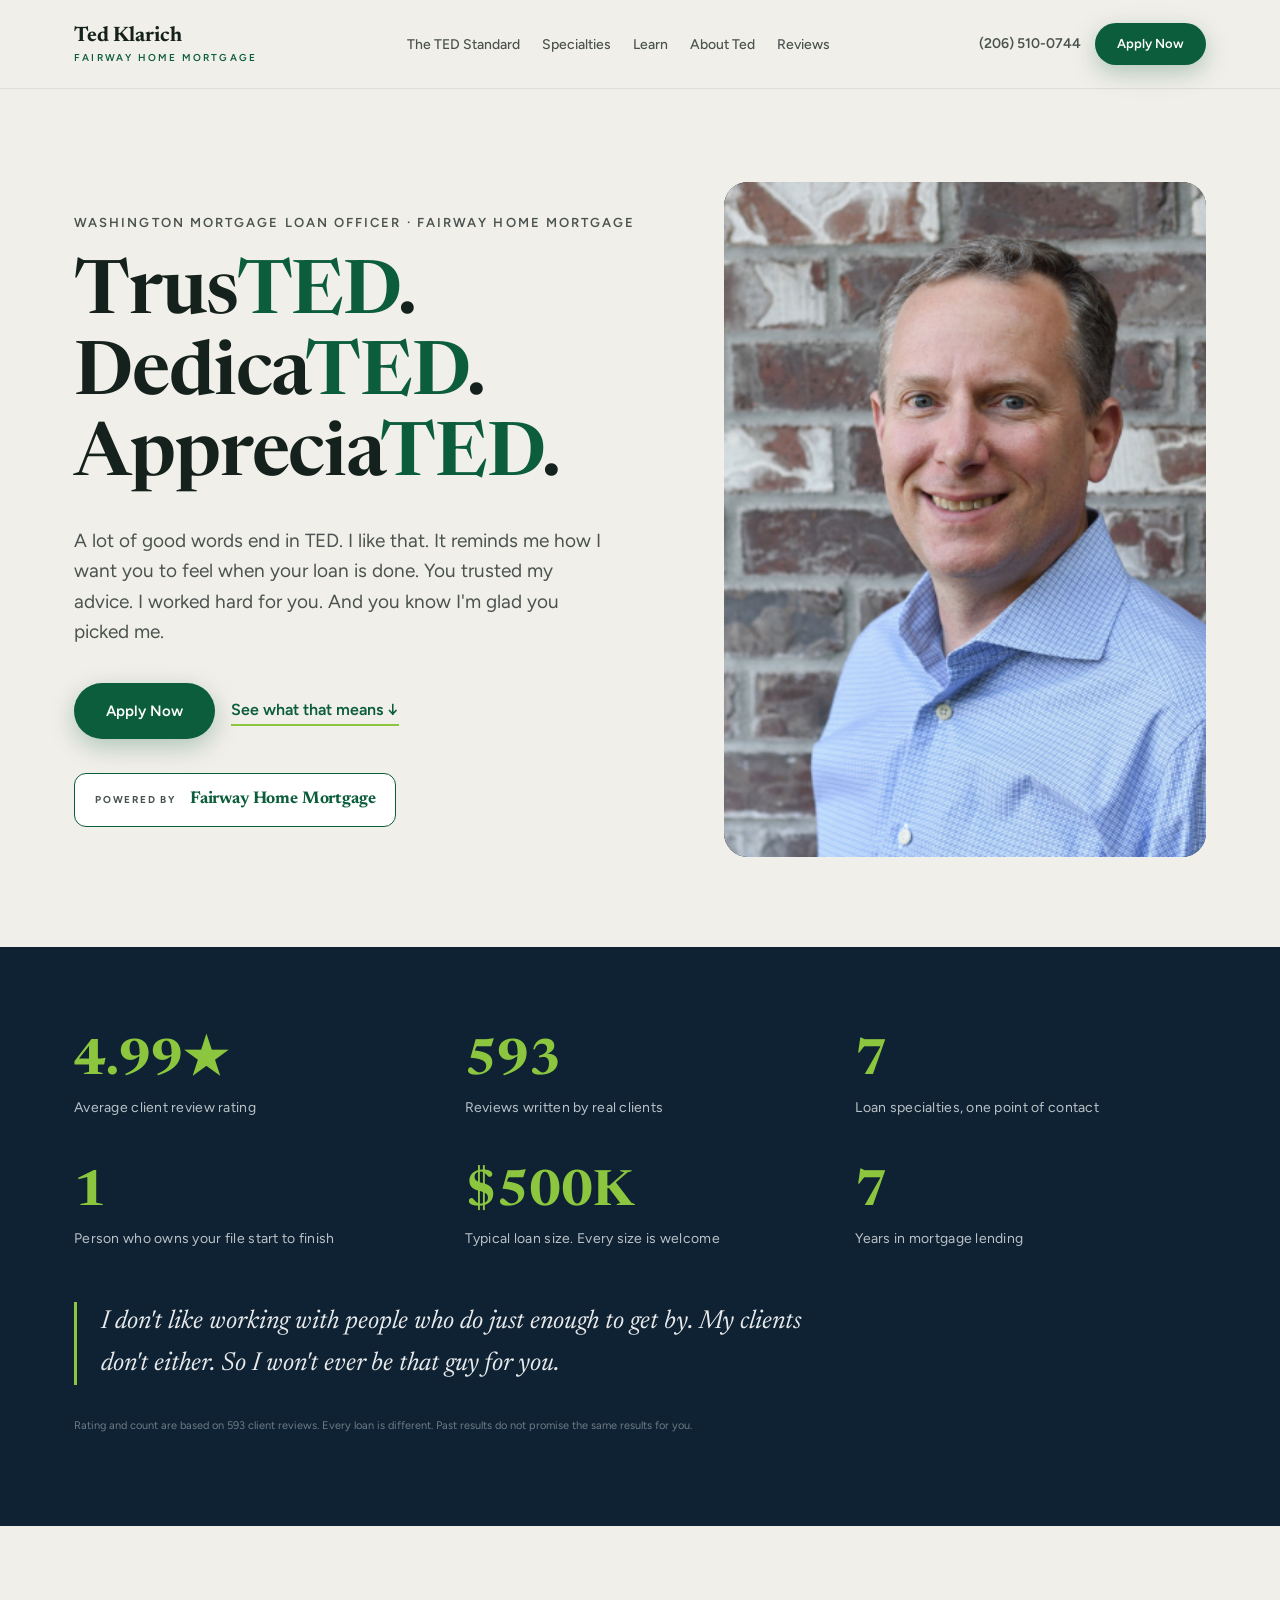
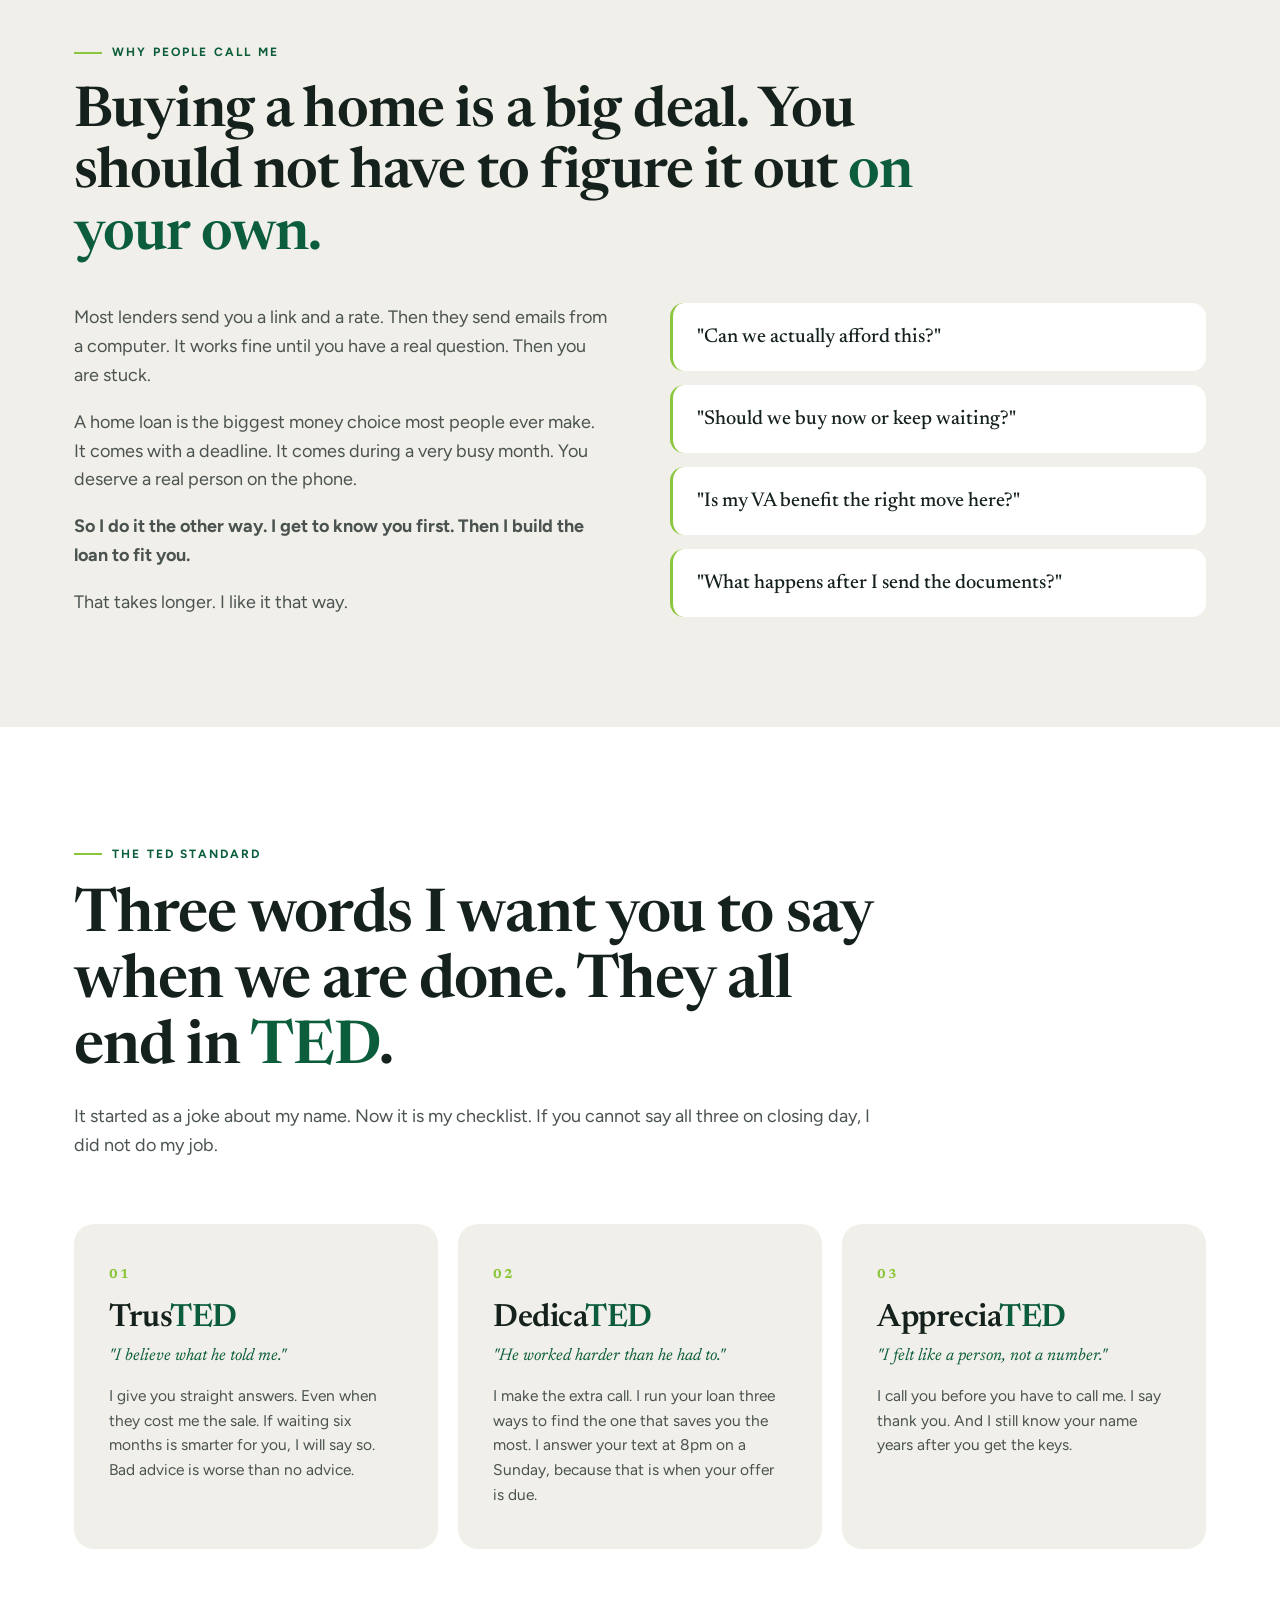
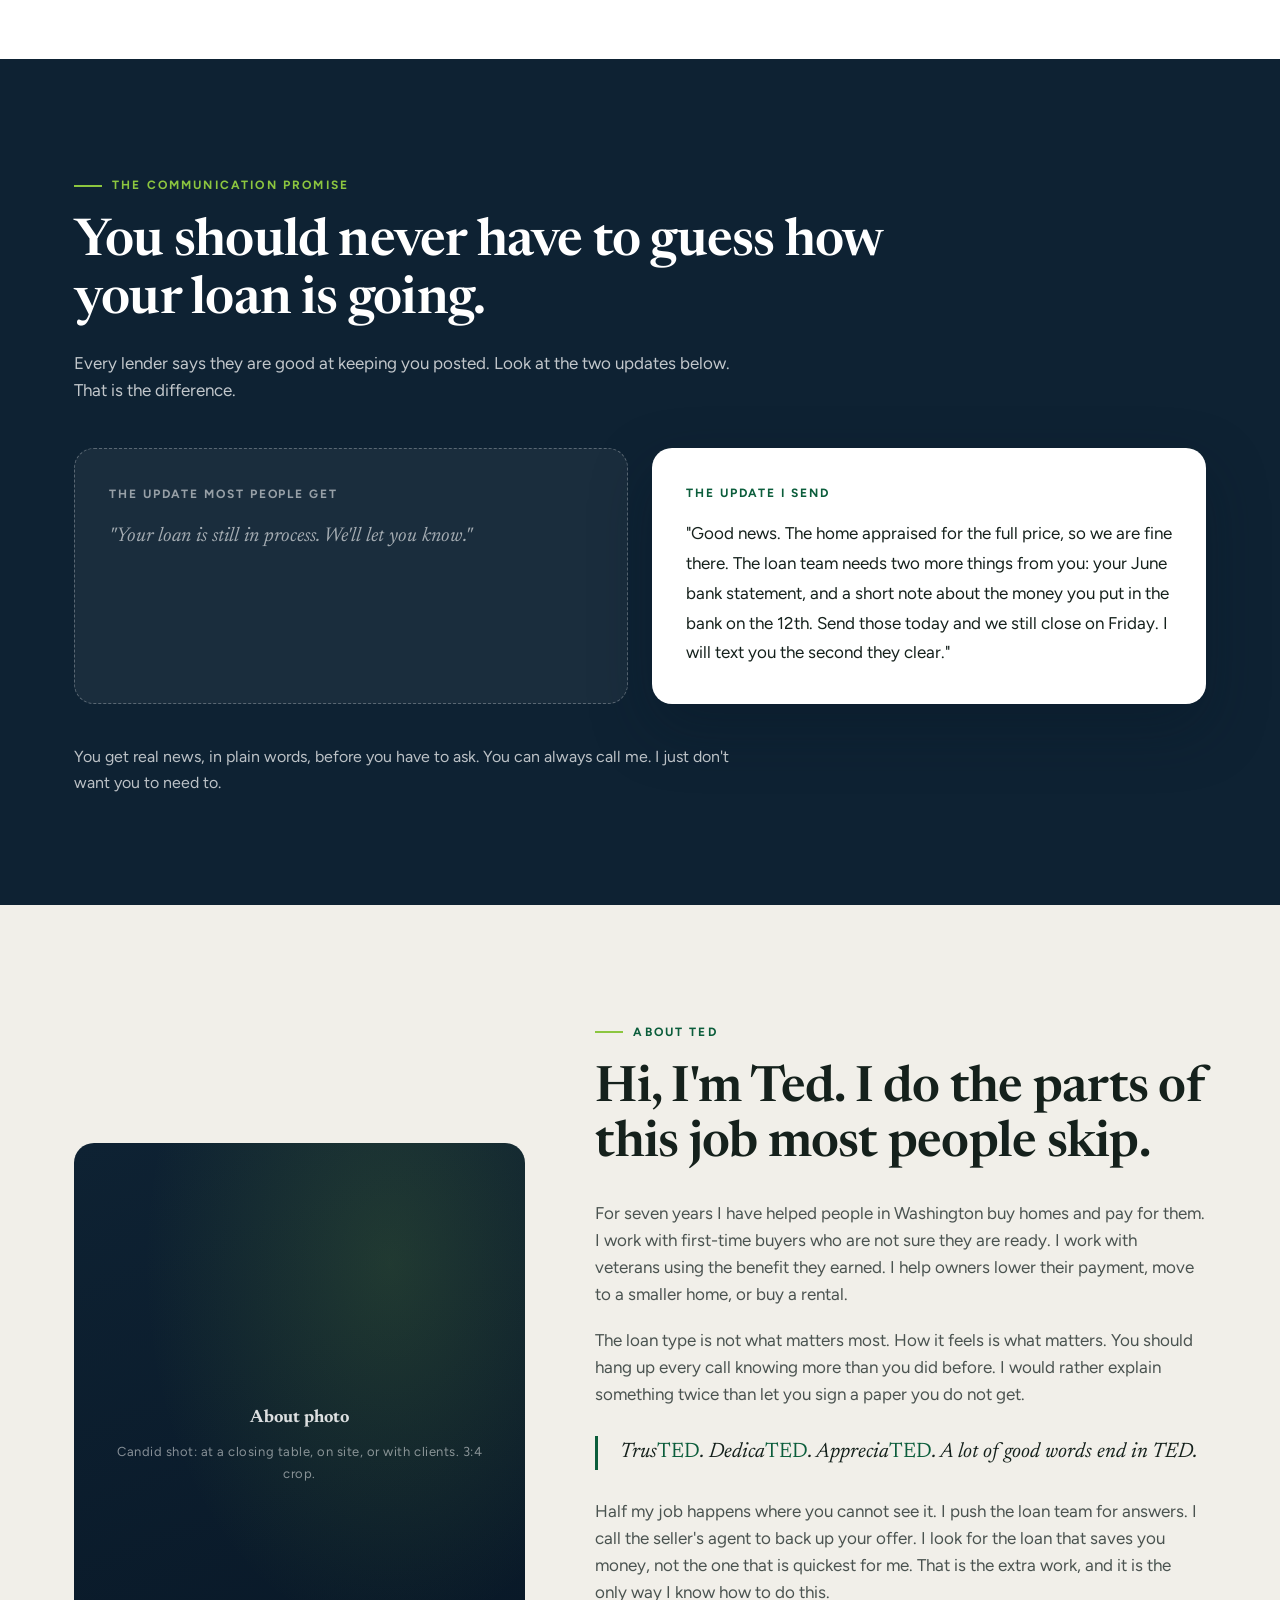
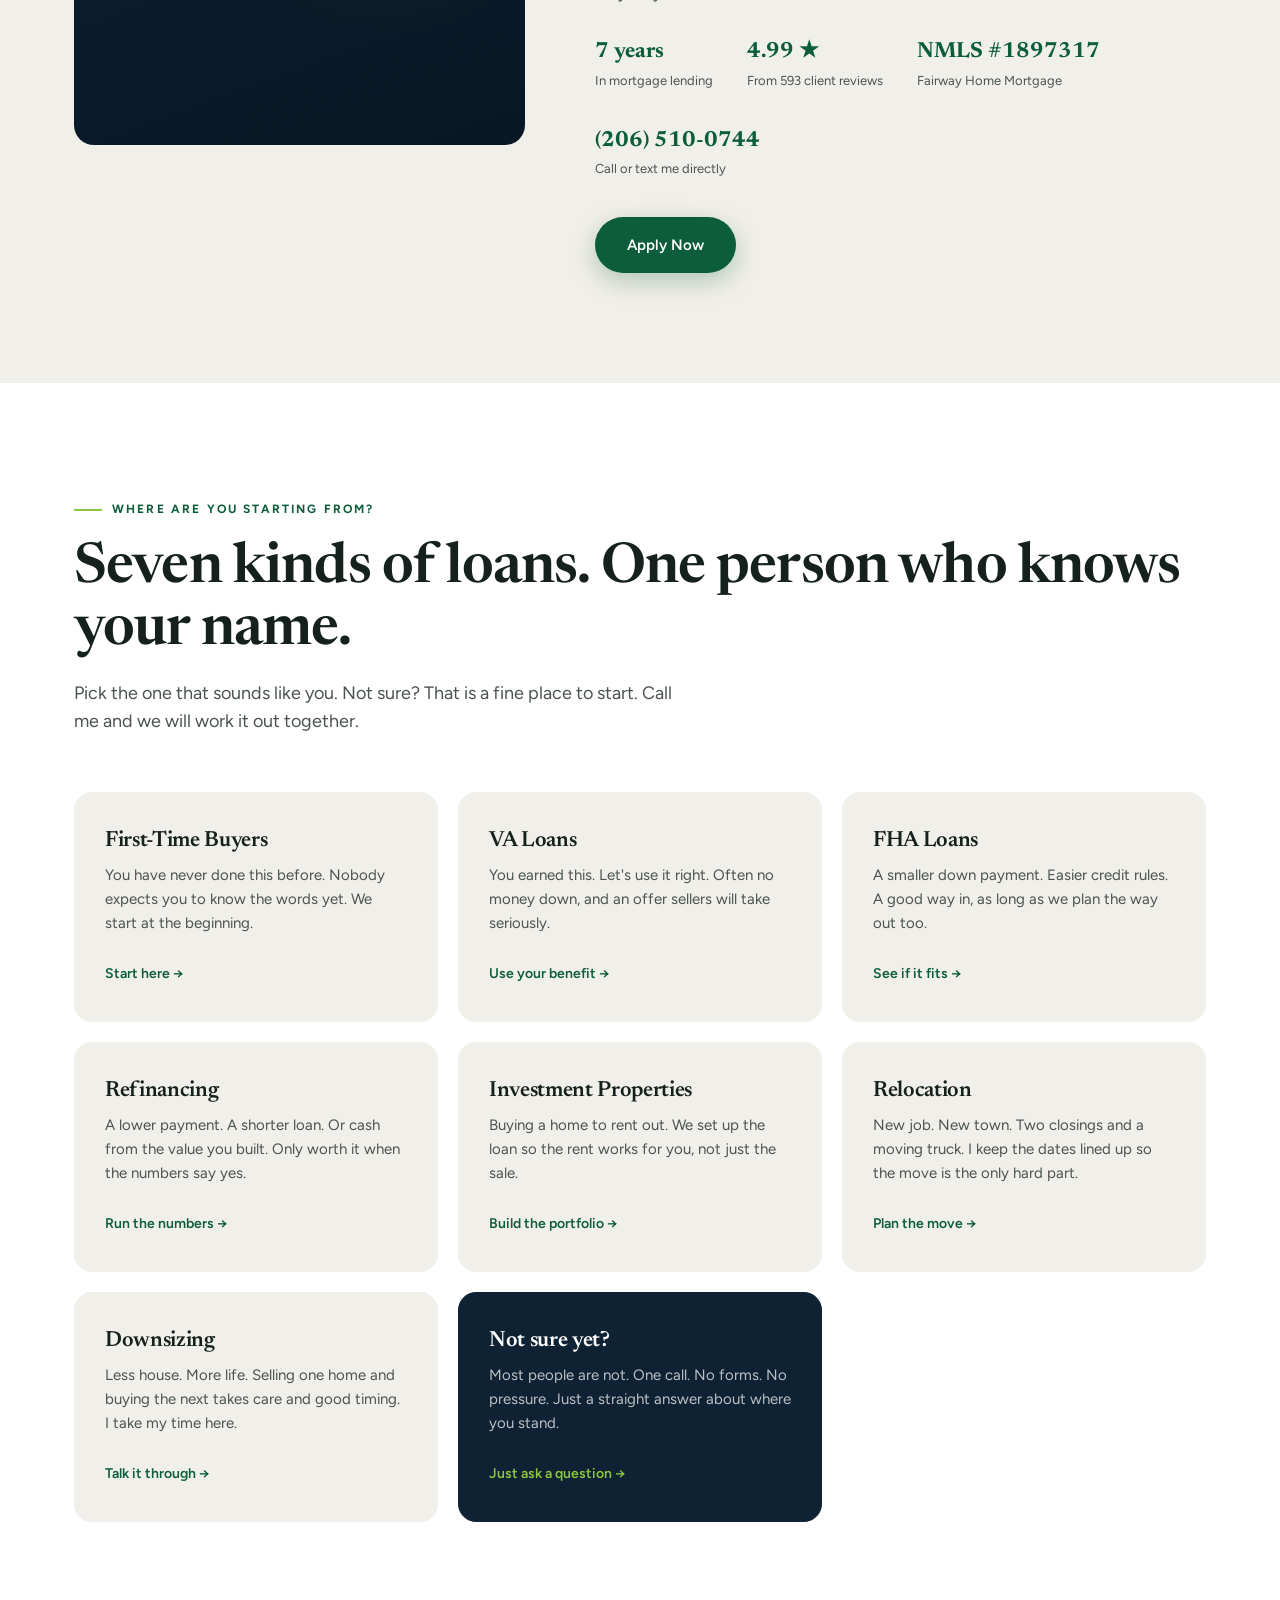
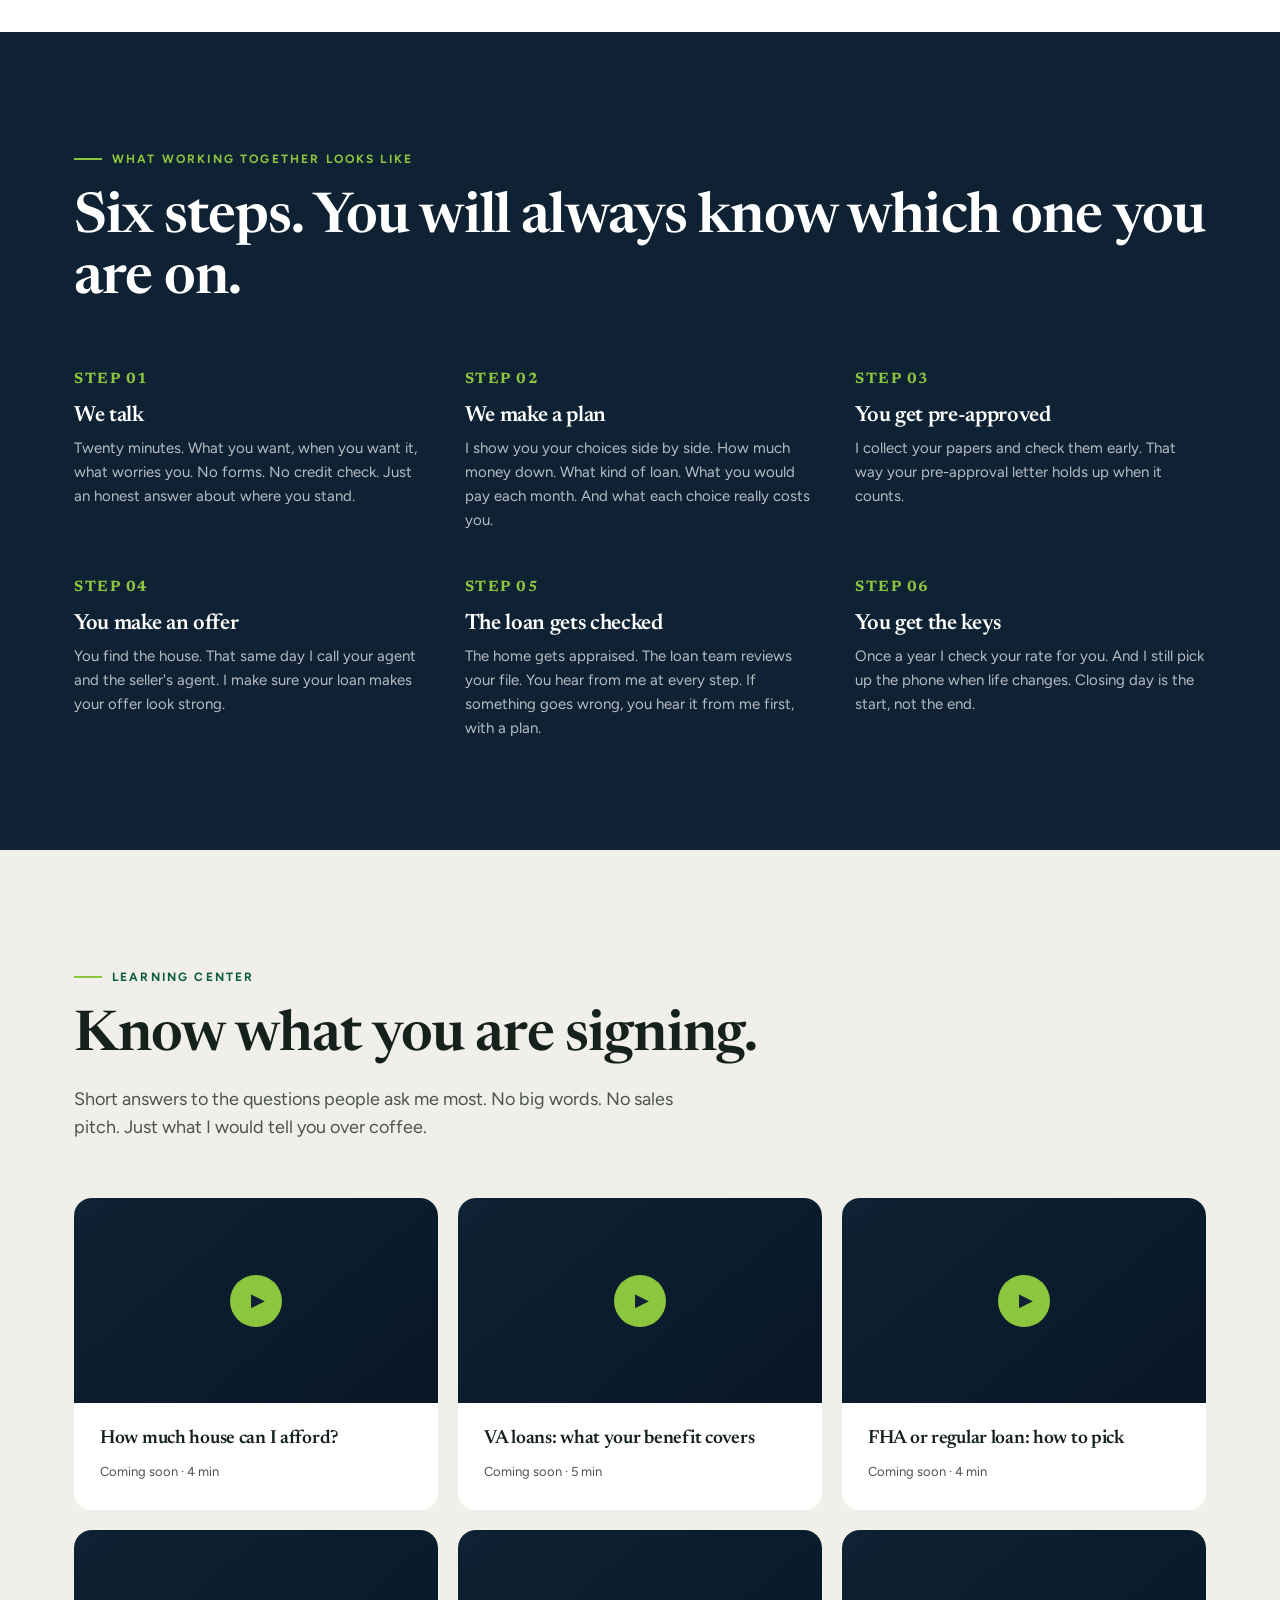
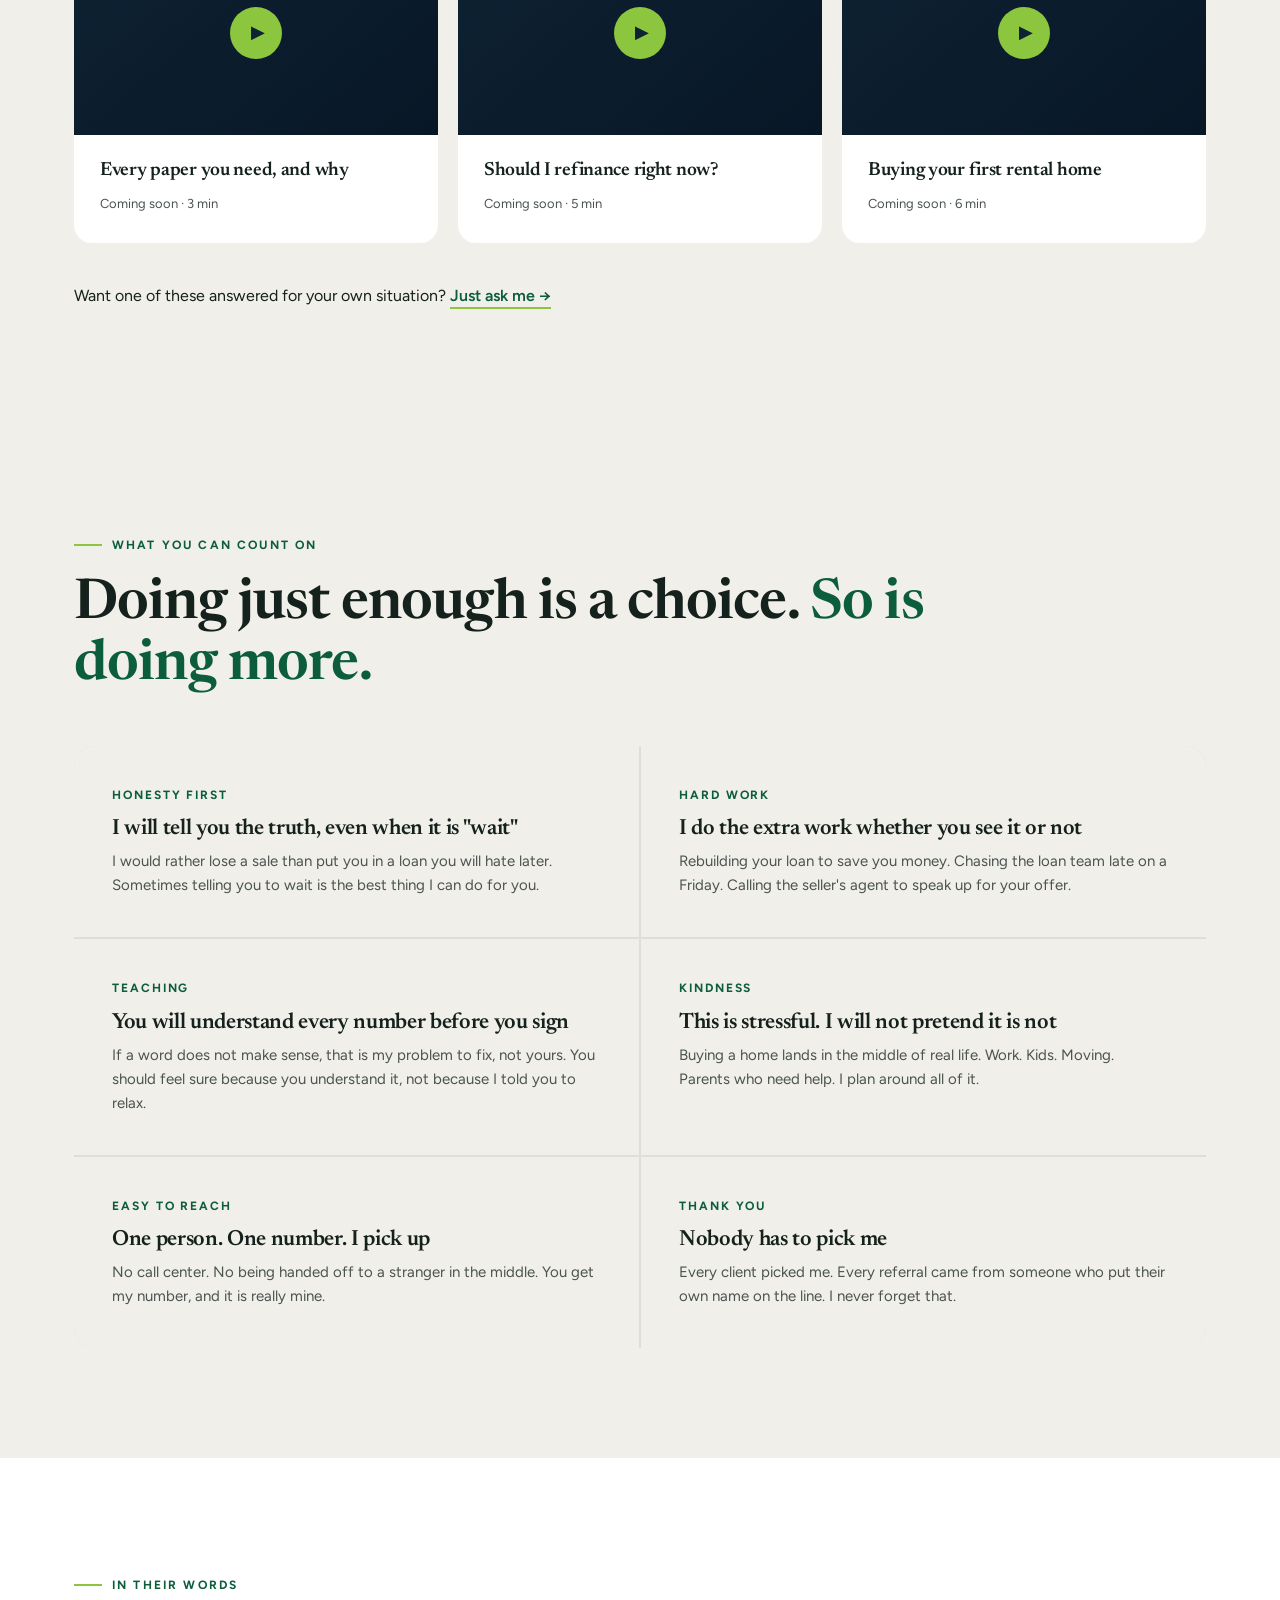
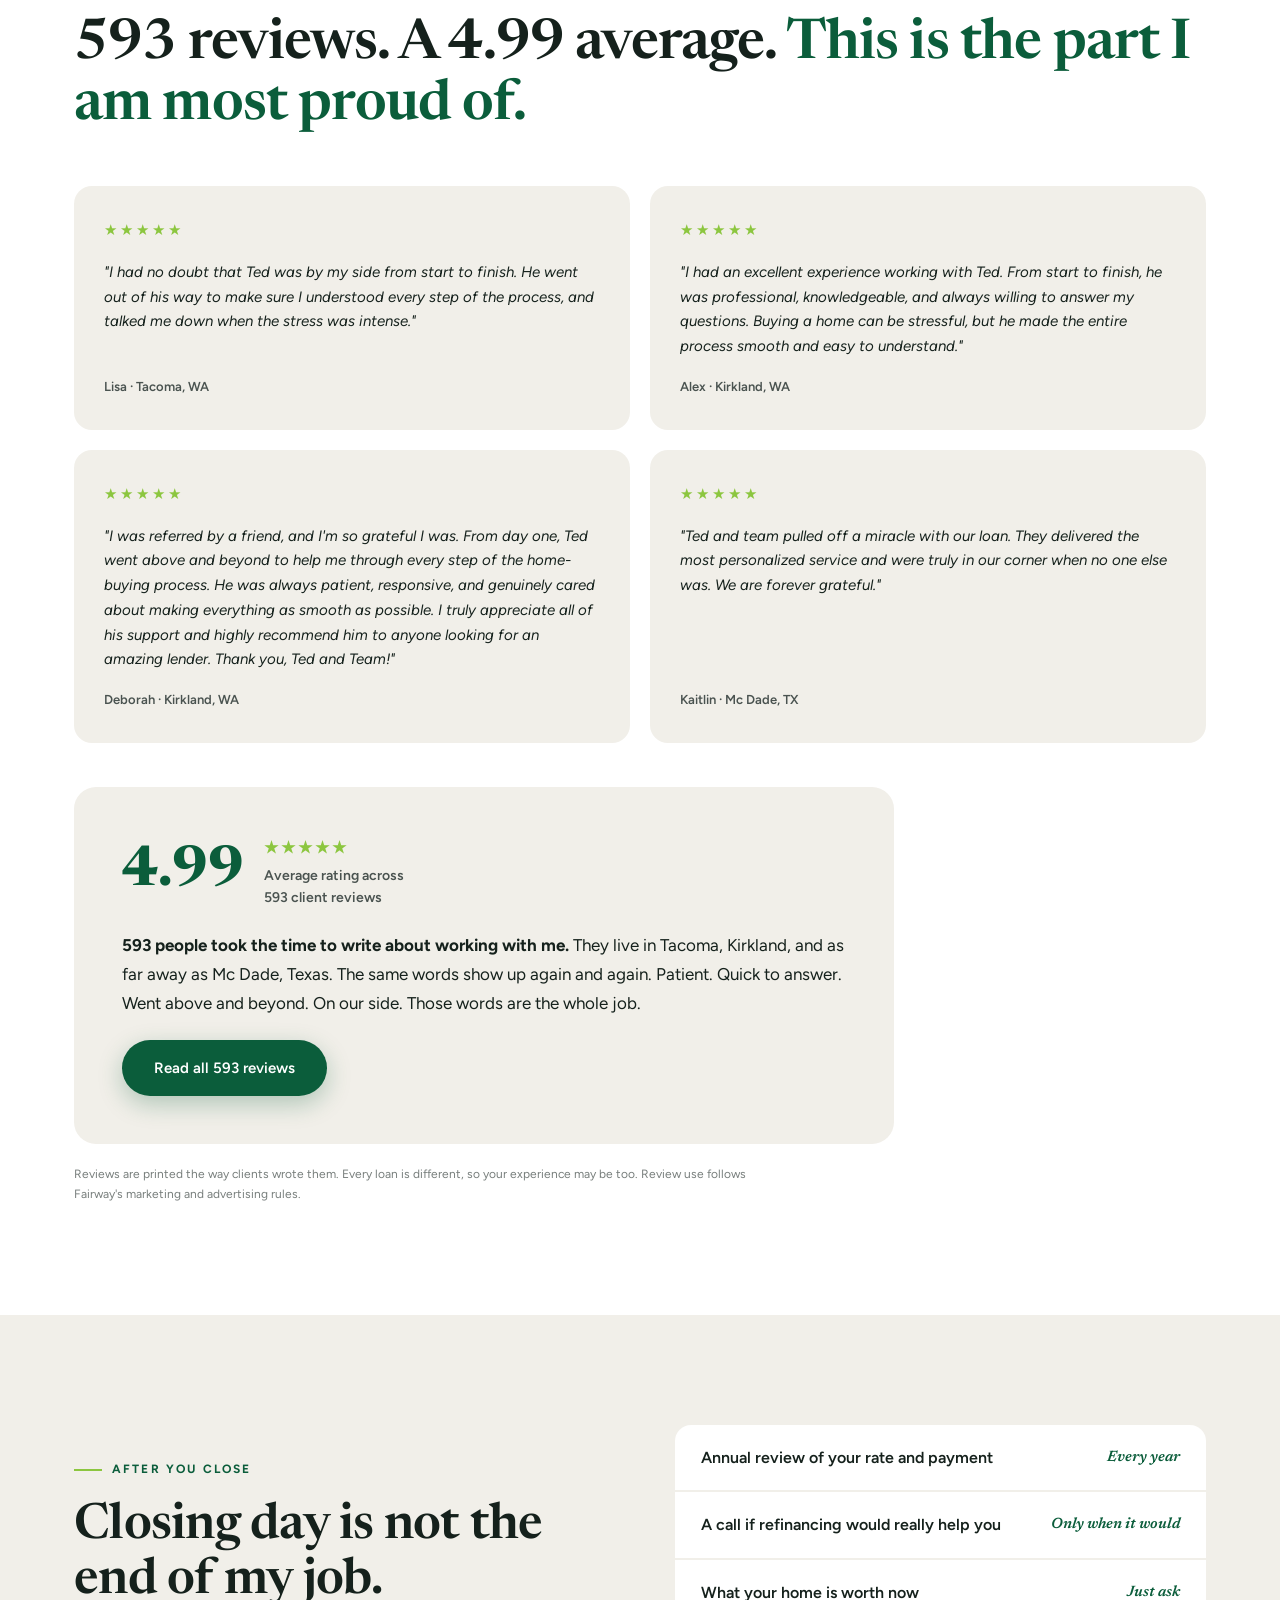
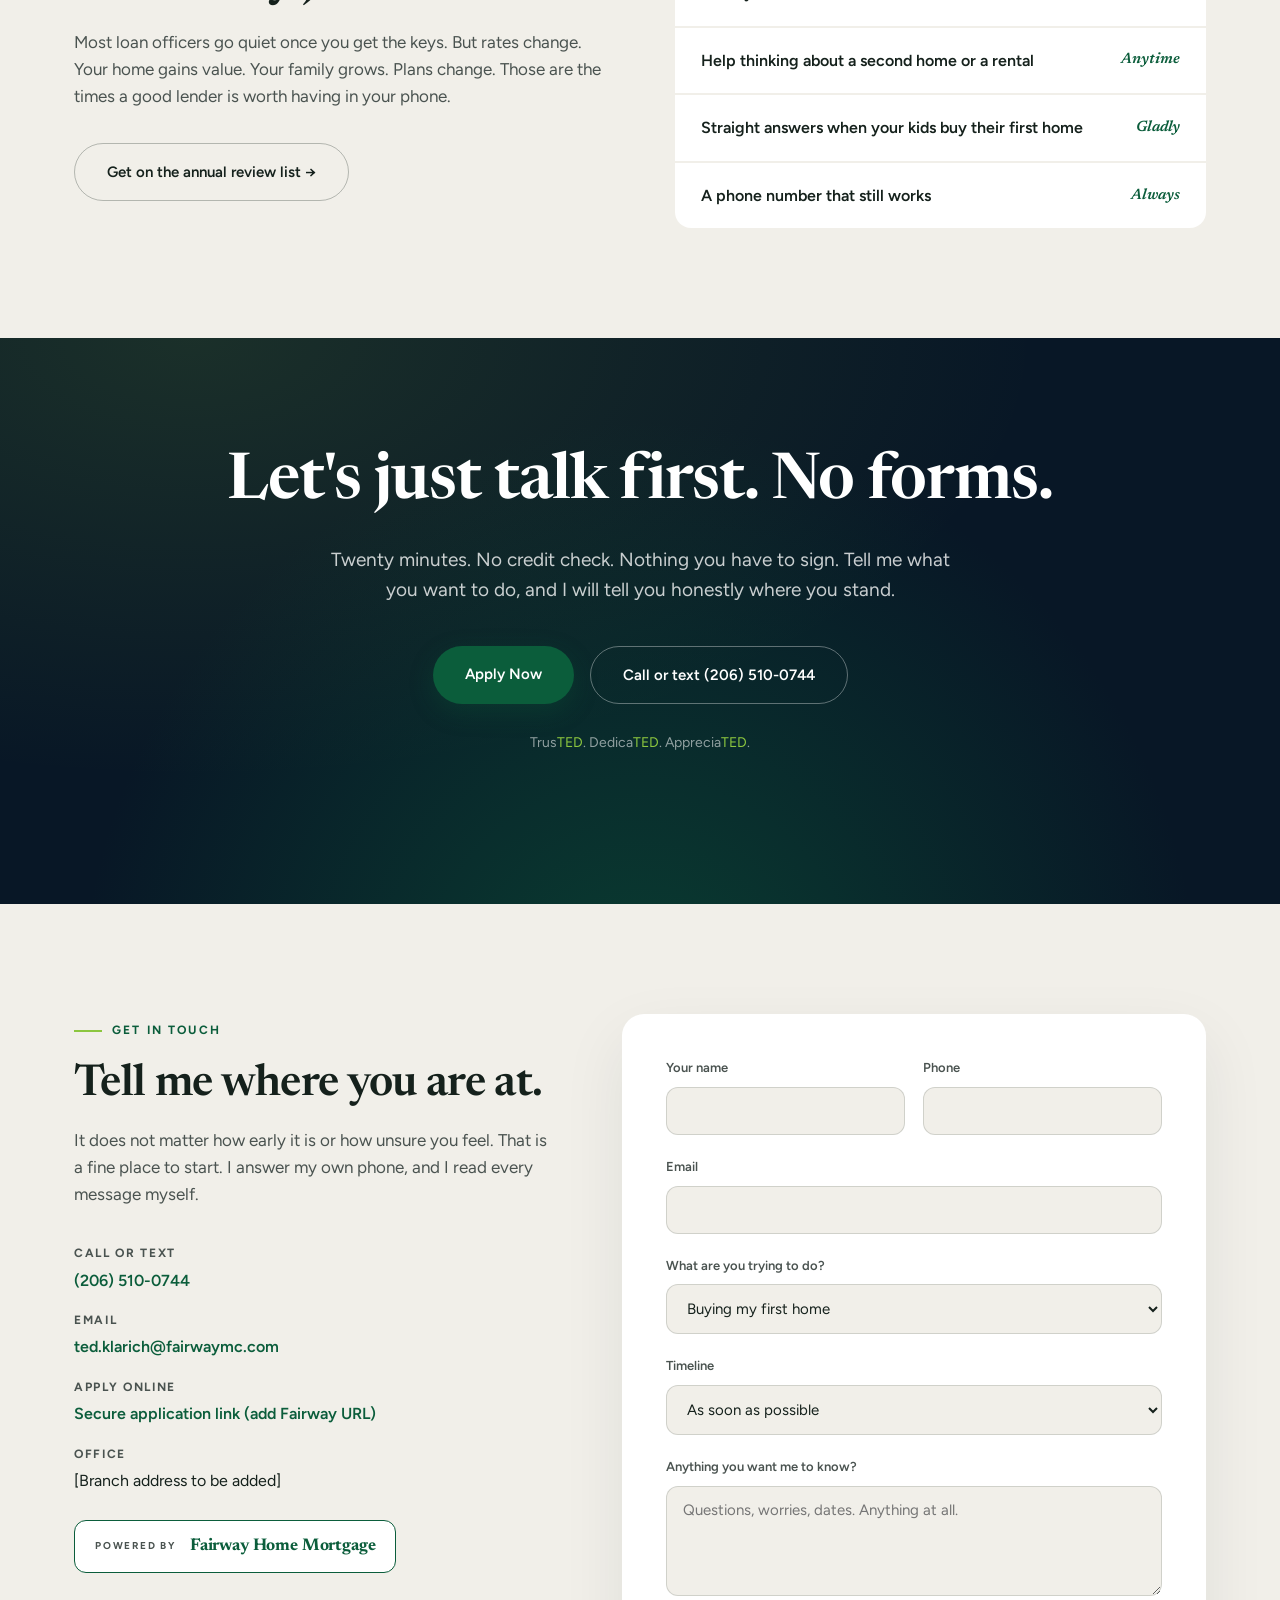
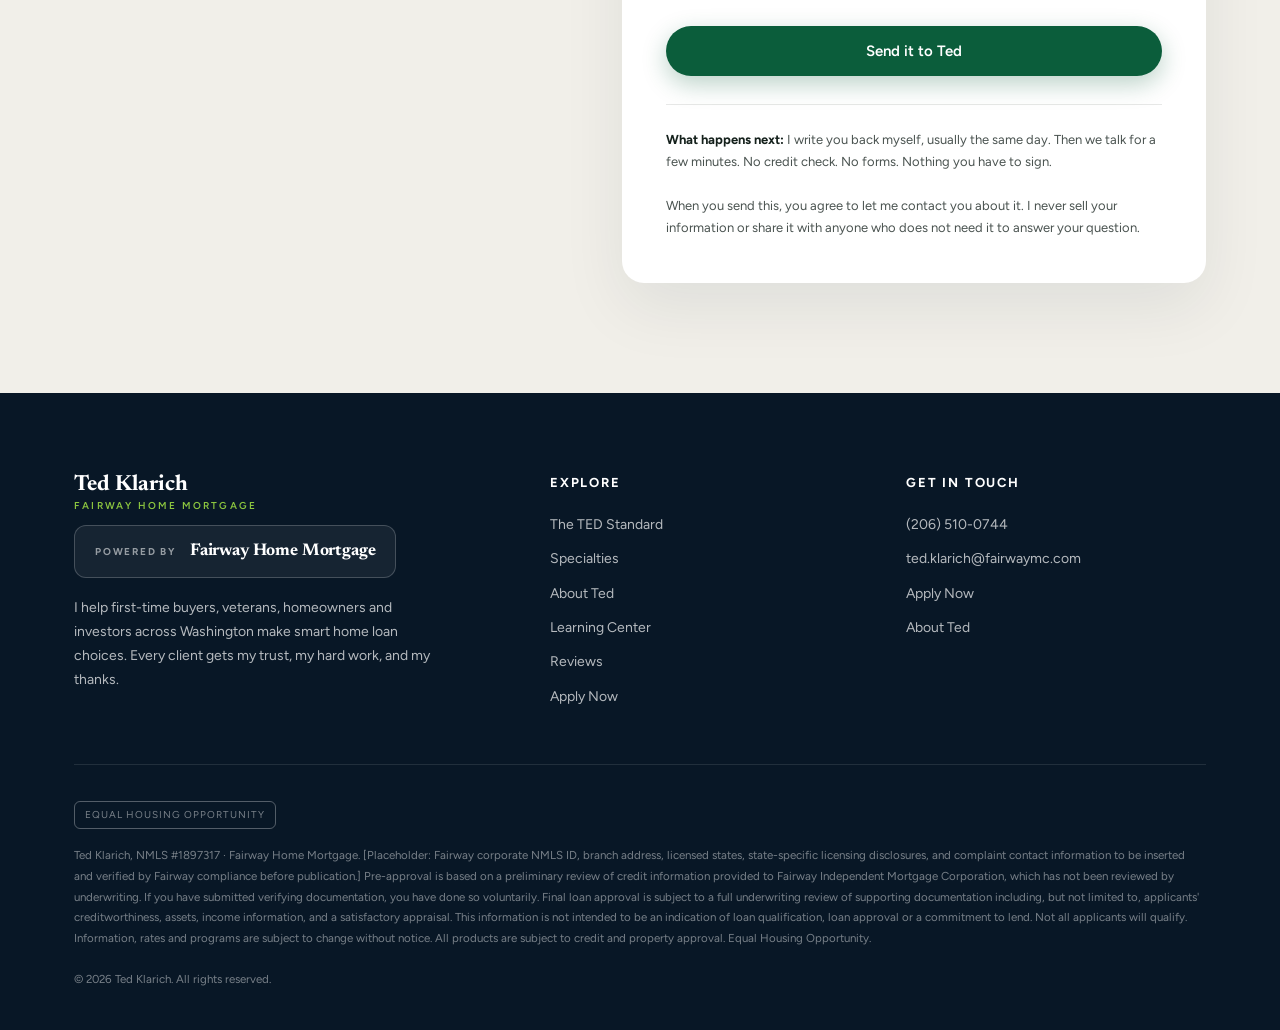
==== commit 9cec9c3d: "Change Start a Conversation buttons to Apply Now Point all CTA buttons to Ted's Fairway application " ====
--- a/index.html
+++ b/index.html
@@ -45,7 +45,7 @@
     </ul>
     <div class="nav-cta">
       <a class="phone" href="tel:+12065100744">(206) 510-0744</a>
-      <a class="btn btn-primary" href="#contact">Start a Conversation</a>
+      <a class="btn btn-primary" href="https://mobile.fairwaynow.com/dr/c/0iswx" target="_blank" rel="noopener">Apply Now</a>
     </div>
     <button class="menu-toggle" aria-label="Open menu" aria-expanded="false">&#9776;</button>
   </div>
@@ -57,7 +57,7 @@
   <a href="#about">About Ted</a>
   <a href="#reviews">Reviews</a>
   <a href="tel:+12065100744">Call or text (206) 510-0744</a>
-  <a href="#contact" style="color:var(--evergreen)">Start a Conversation &rarr;</a>
+  <a href="https://mobile.fairwaynow.com/dr/c/0iswx" target="_blank" rel="noopener" style="color:var(--evergreen)">Apply Now &rarr;</a>
 </div>
 
 <main id="main">
@@ -70,7 +70,7 @@
       <h1>Trus<span class="ted">TED</span>.<br>Dedica<span class="ted">TED</span>.<br>Apprecia<span class="ted">TED</span>.</h1>
       <p class="lead">A lot of good words end in TED. I like that. It reminds me how I want you to feel when your loan is done. You trusted my advice. I worked hard for you. And you know I'm glad you picked me.</p>
       <div class="hero-ctas">
-        <a class="btn btn-primary" href="#contact">Start a Conversation</a>
+        <a class="btn btn-primary" href="https://mobile.fairwaynow.com/dr/c/0iswx" target="_blank" rel="noopener">Apply Now</a>
         <a class="textlink" href="#standard">See what that means &darr;</a>
       </div>
       <!-- VERIFY: swap for Ted's official Fairway-approved logo lockup when available. -->
@@ -195,7 +195,7 @@
         <div><strong>NMLS #1897317</strong><span>Fairway Home Mortgage</span></div>
         <div><strong>(206) 510-0744</strong><span>Call or text me directly</span></div>
       </div>
-      <a class="btn btn-primary" href="#contact">Start a Conversation</a>
+      <a class="btn btn-primary" href="https://mobile.fairwaynow.com/dr/c/0iswx" target="_blank" rel="noopener">Apply Now</a>
     </div>
   </div>
 </section>
@@ -379,7 +379,7 @@
     <h2>Let's just talk first. No forms.</h2>
     <p>Twenty minutes. No credit check. Nothing you have to sign. Tell me what you want to do, and I will tell you honestly where you stand.</p>
     <div class="final-ctas">
-      <a class="btn btn-primary" href="#contact">Start a Conversation</a>
+      <a class="btn btn-primary" href="https://mobile.fairwaynow.com/dr/c/0iswx" target="_blank" rel="noopener">Apply Now</a>
       <a class="btn btn-outline on-dark" href="tel:+12065100744">Call or text (206) 510-0744</a>
     </div>
     <p class="small">Trus<span class="ted on-dark">TED</span>. Dedica<span class="ted on-dark">TED</span>. Apprecia<span class="ted on-dark">TED</span>.</p>
@@ -461,7 +461,7 @@
           <li><a href="#about">About Ted</a></li>
           <li><a href="#learn">Learning Center</a></li>
           <li><a href="#reviews">Reviews</a></li>
-          <li><a href="#contact">Start a Conversation</a></li>
+          <li><a href="https://mobile.fairwaynow.com/dr/c/0iswx" target="_blank" rel="noopener">Apply Now</a></li>
         </ul>
       </div>
       <div>
@@ -469,7 +469,7 @@
         <ul>
           <li><a href="tel:+12065100744">(206) 510-0744</a></li>
           <li><a href="mailto:ted.klarich@fairwaymc.com">ted.klarich@fairwaymc.com</a></li>
-          <li><a href="#contact">Start a Conversation</a></li>
+          <li><a href="https://mobile.fairwaynow.com/dr/c/0iswx" target="_blank" rel="noopener">Apply Now</a></li>
           <li><a href="#about">About Ted</a></li>
         </ul>
       </div>
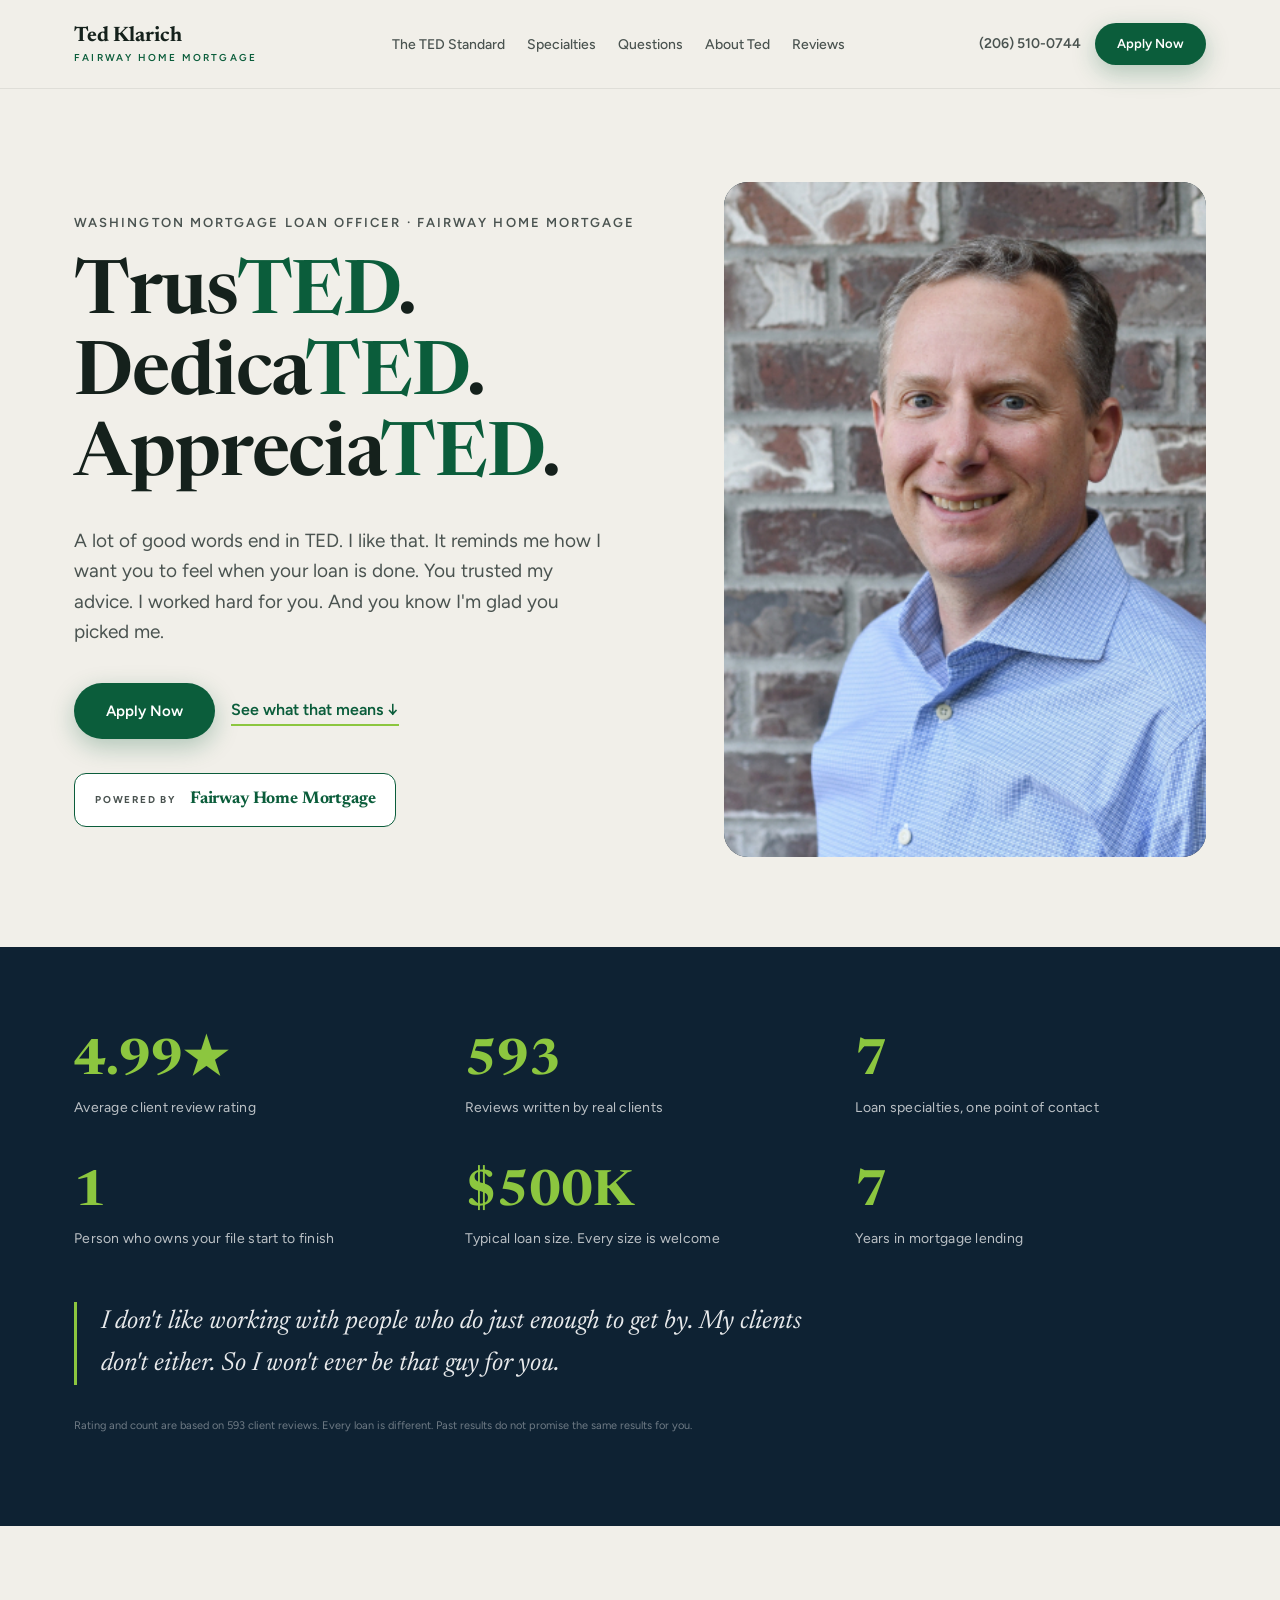
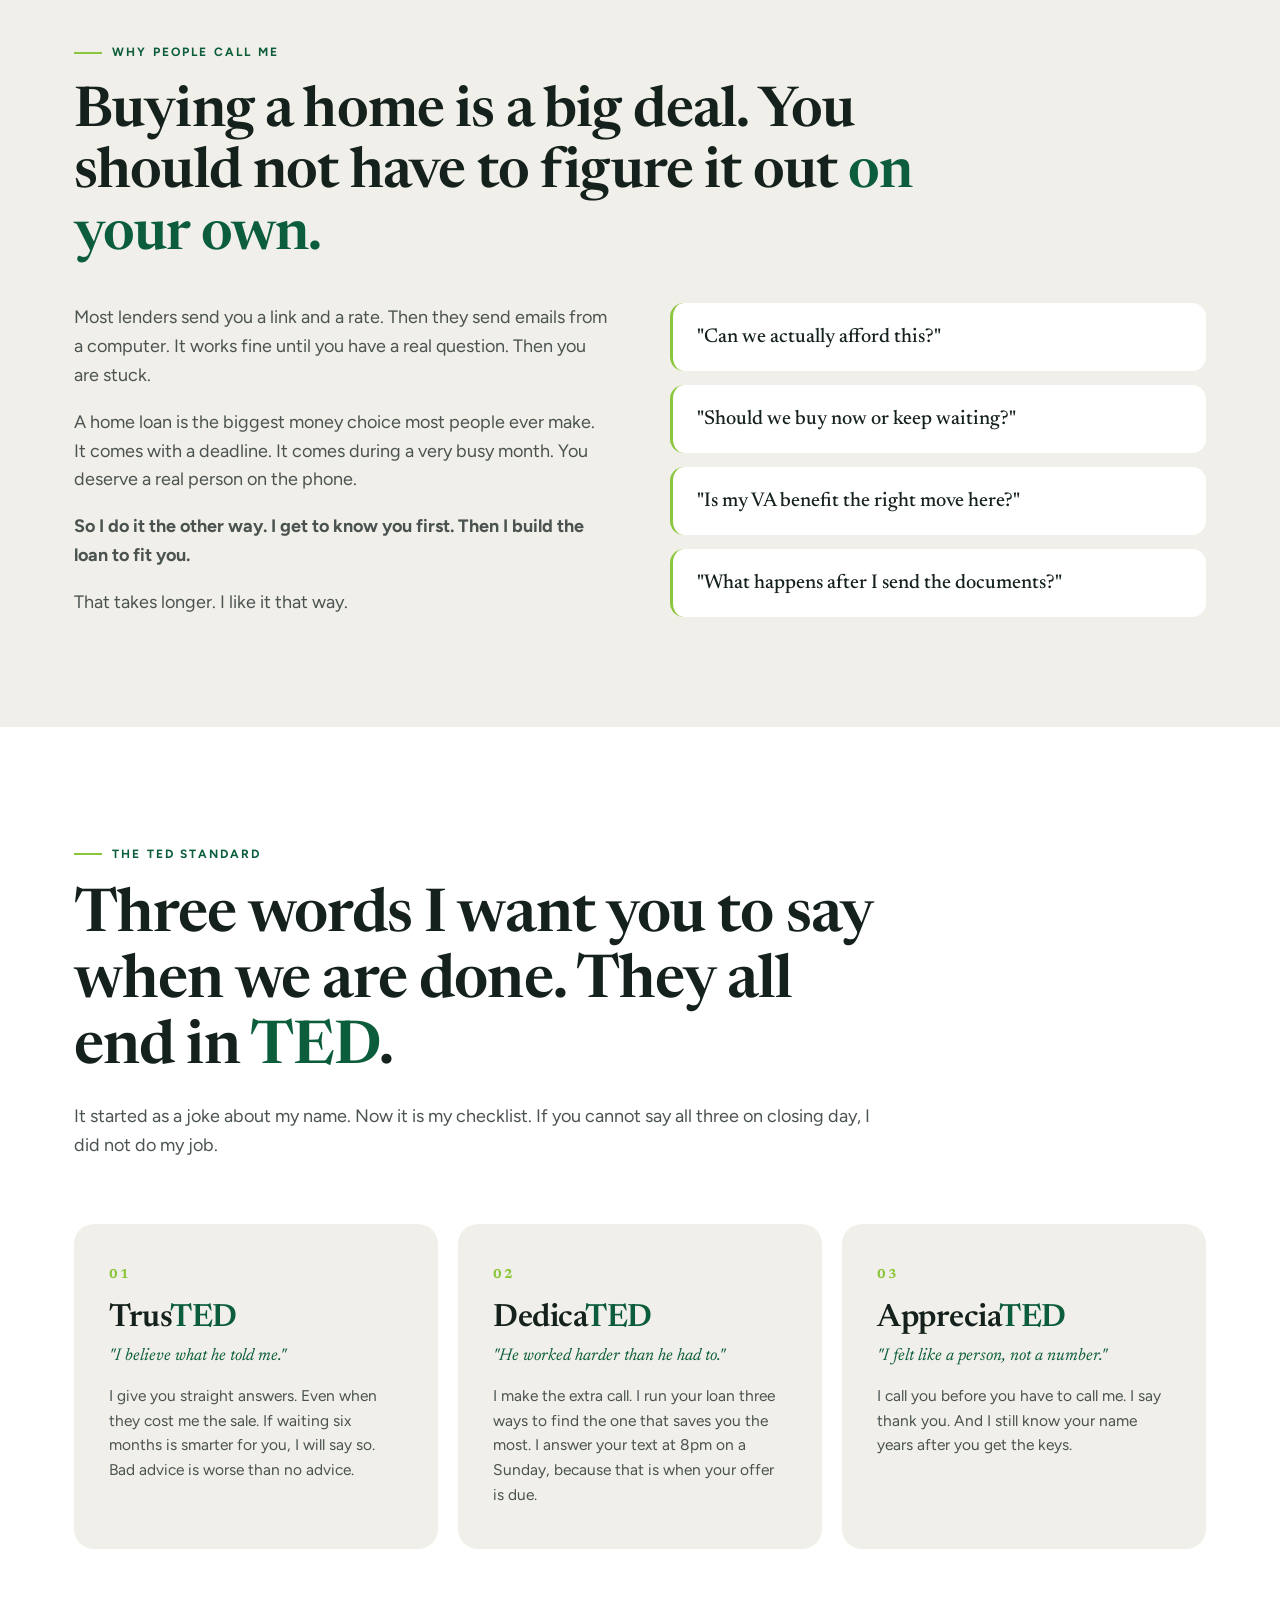
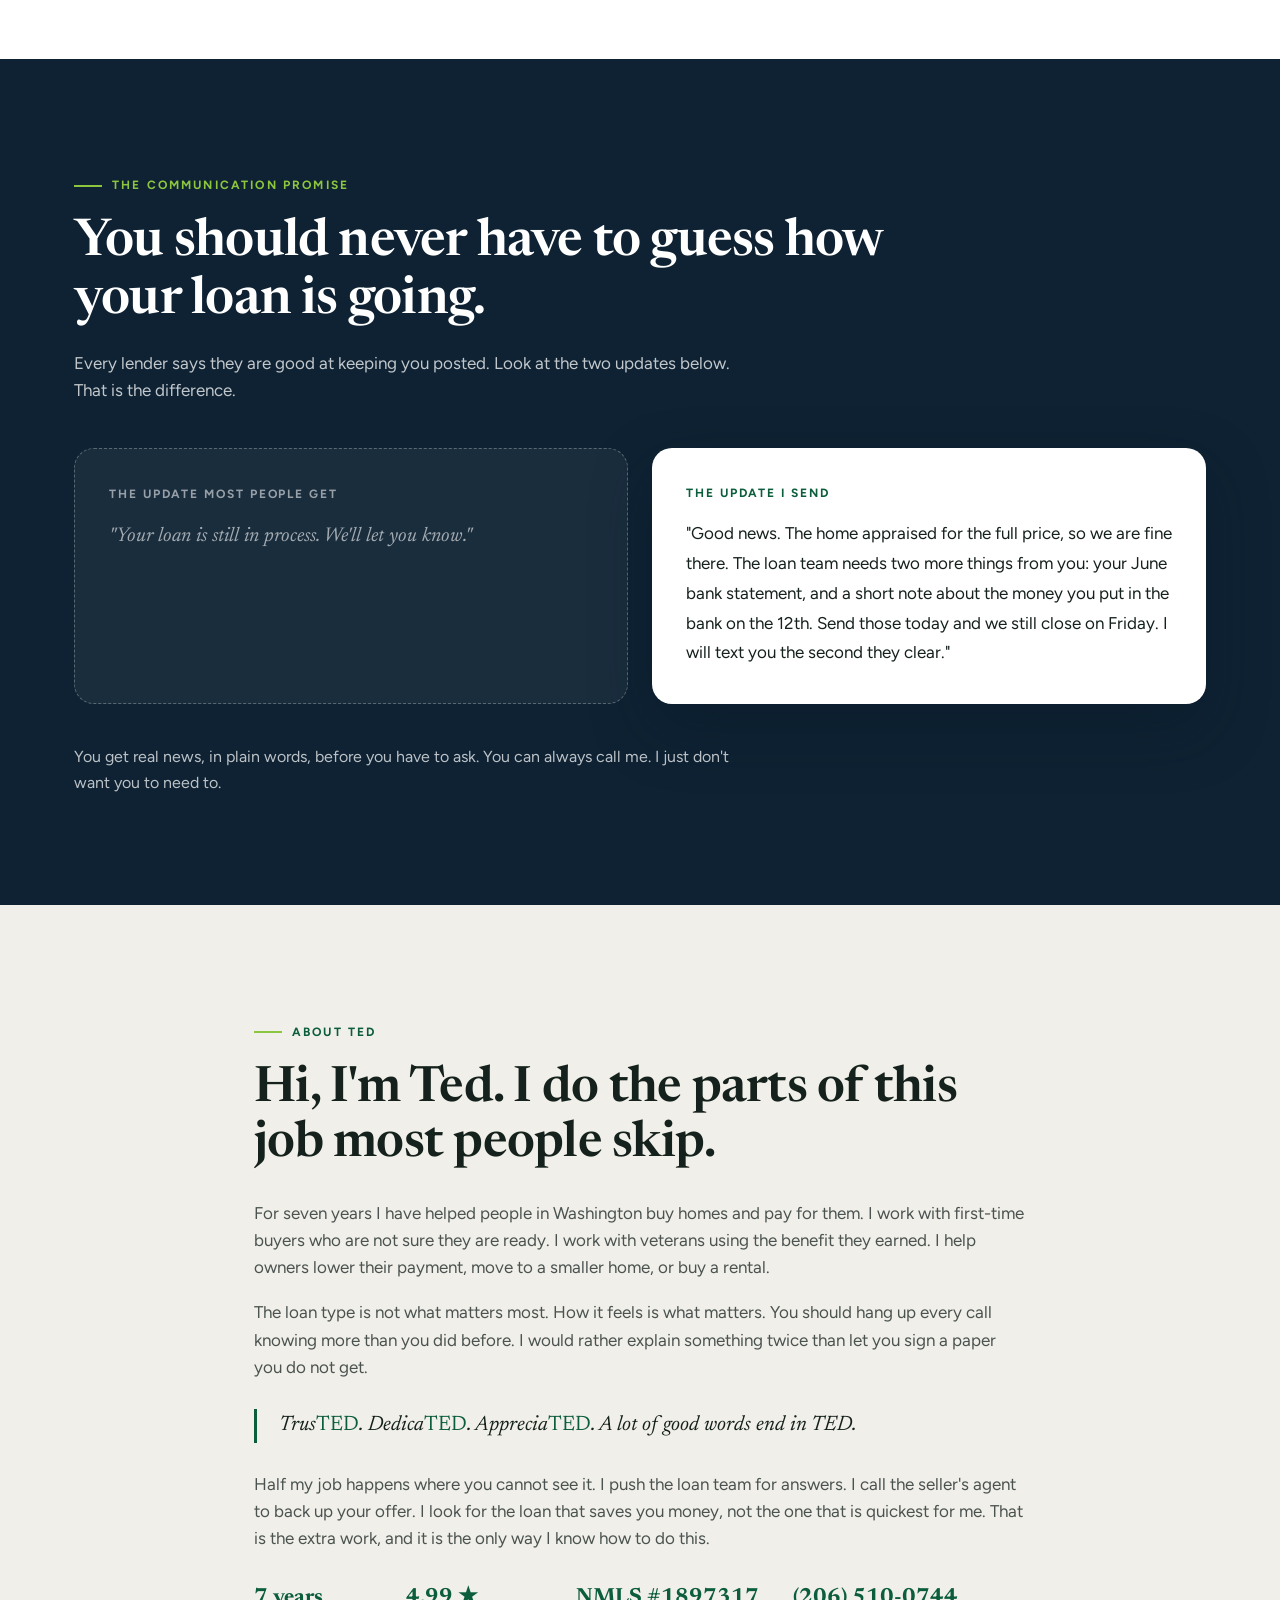
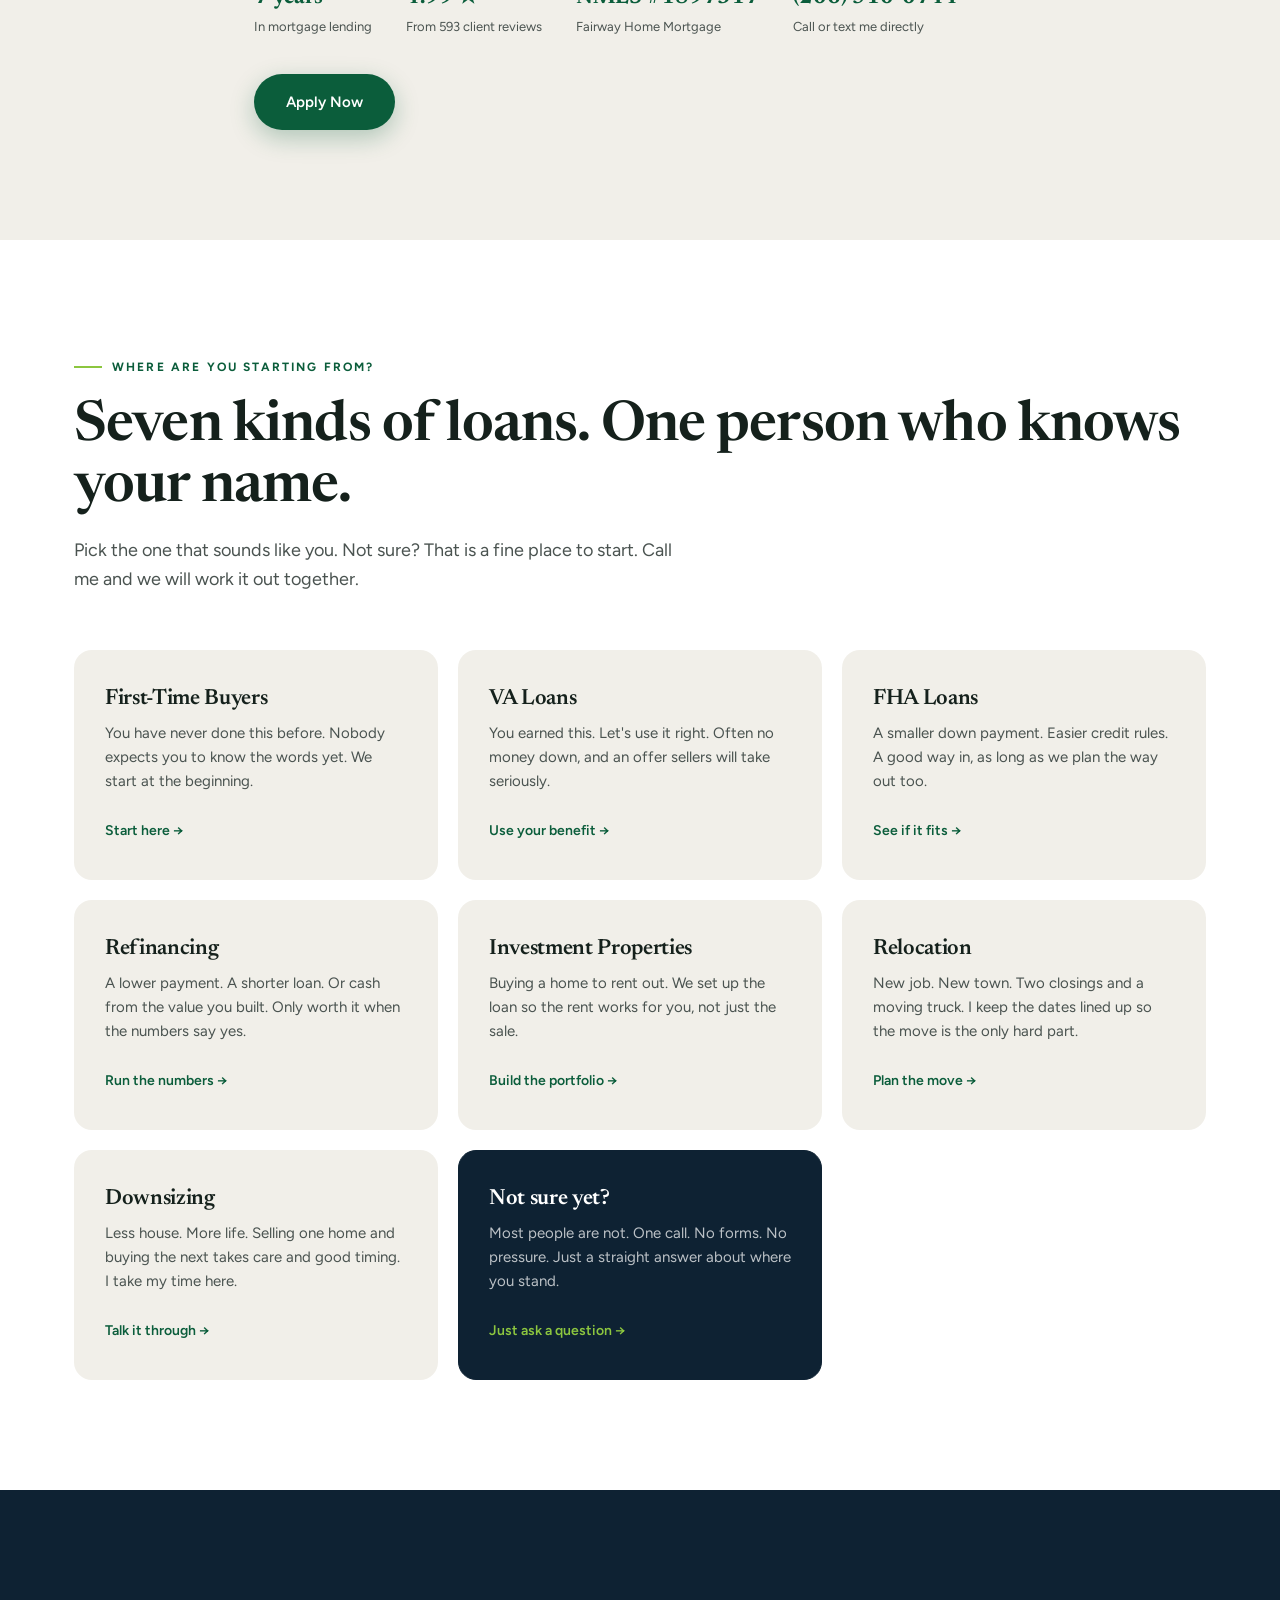
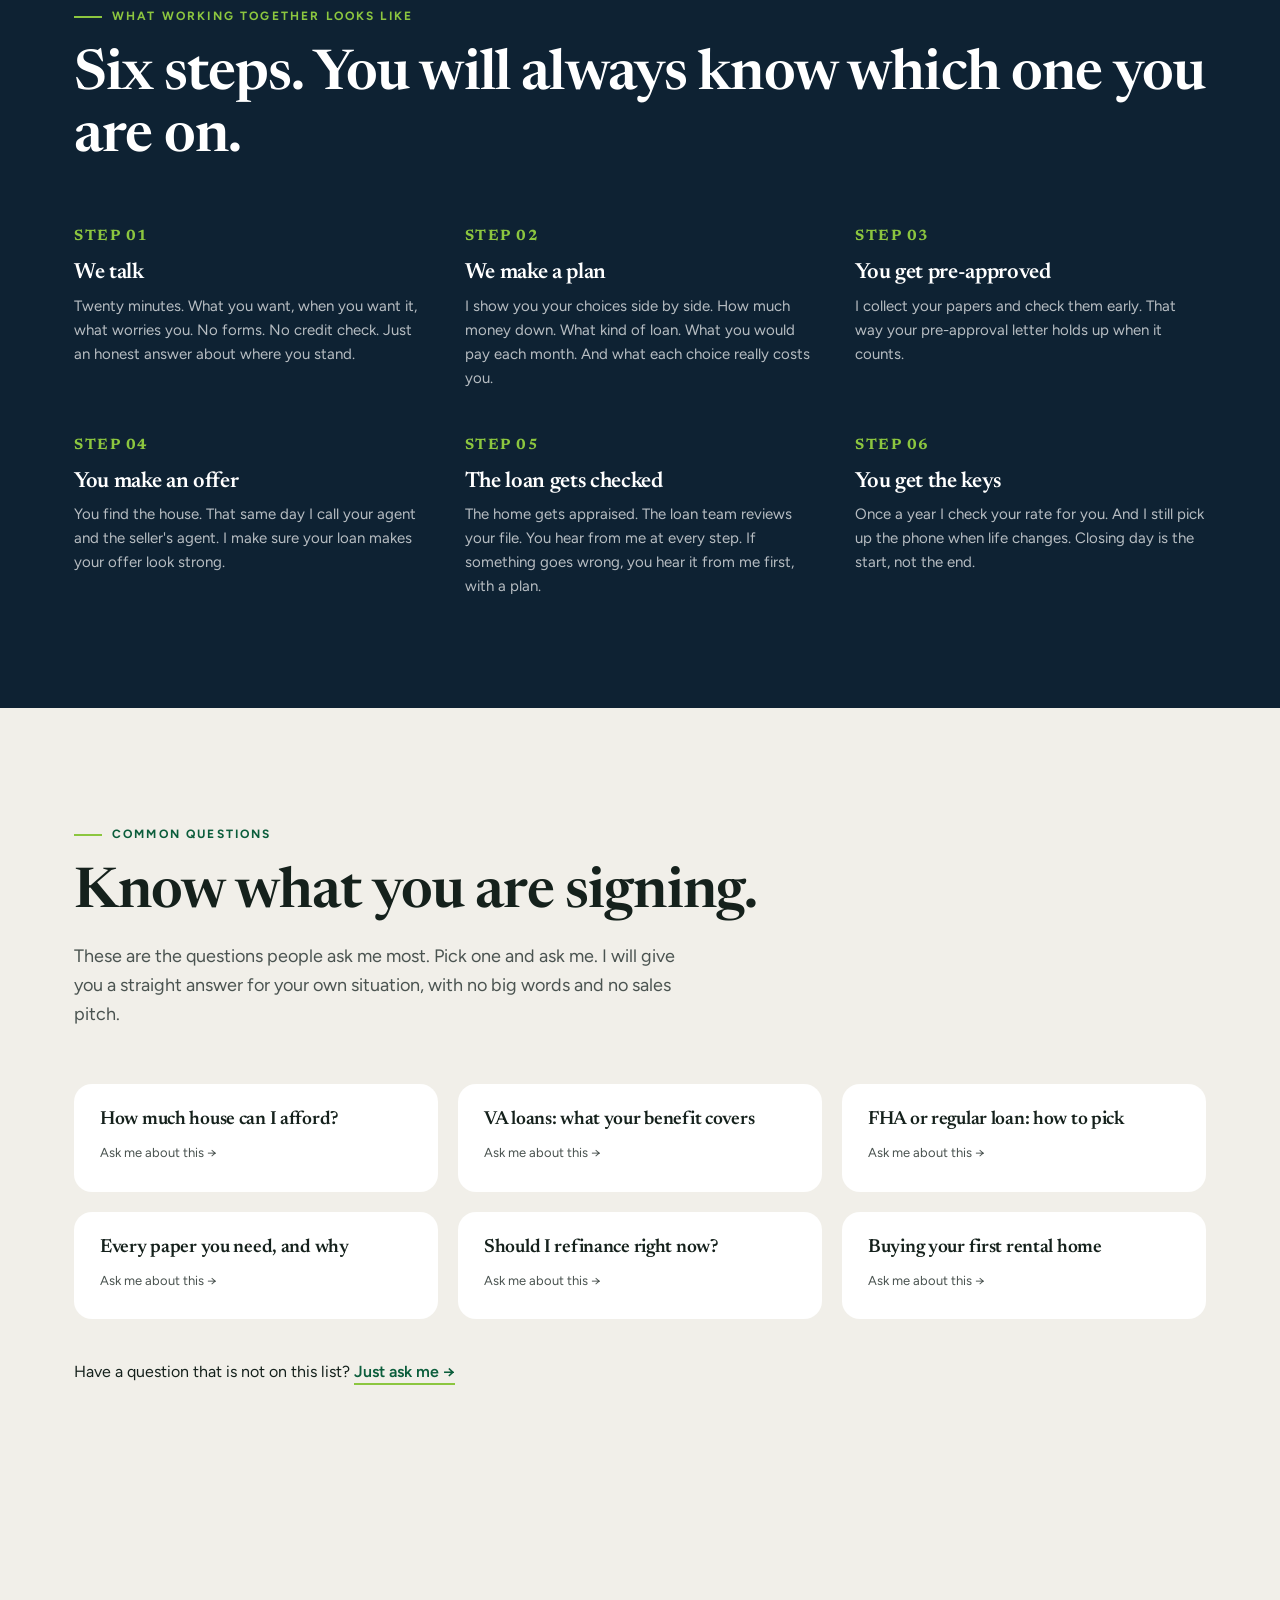
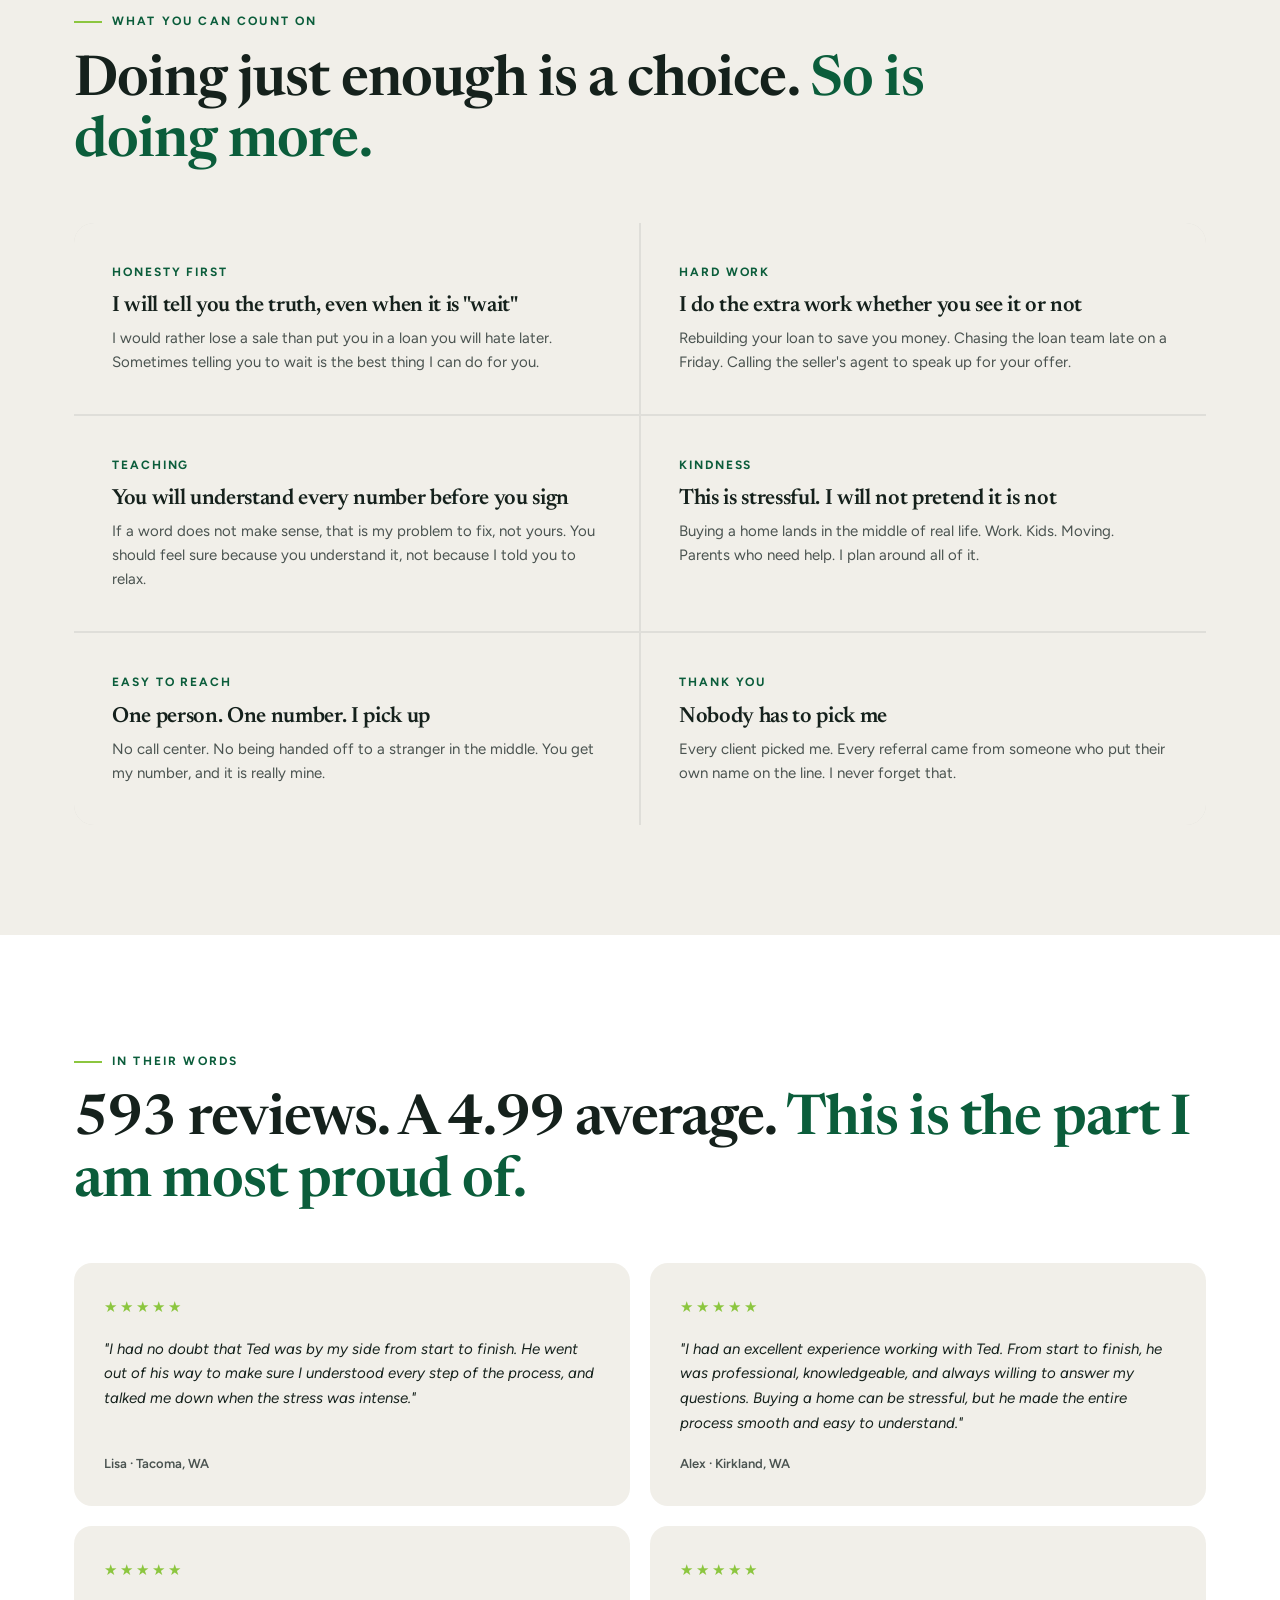
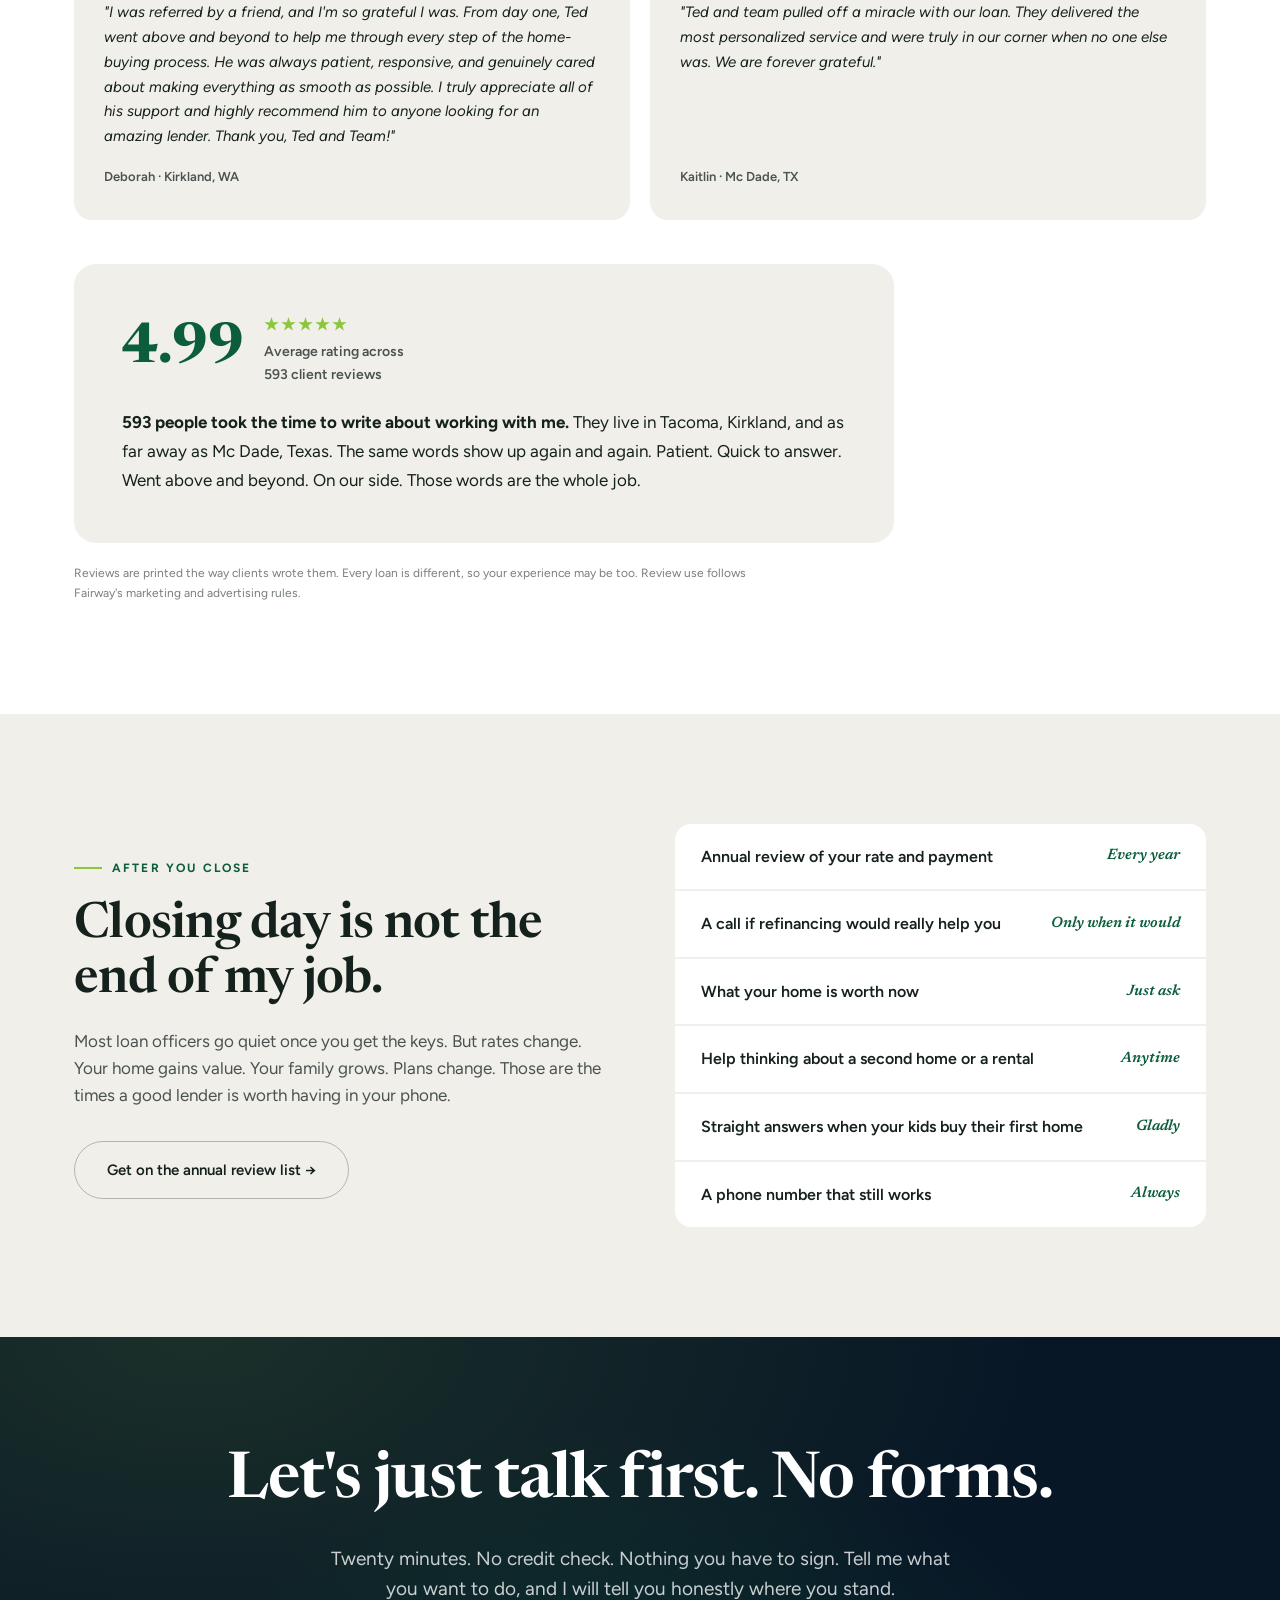
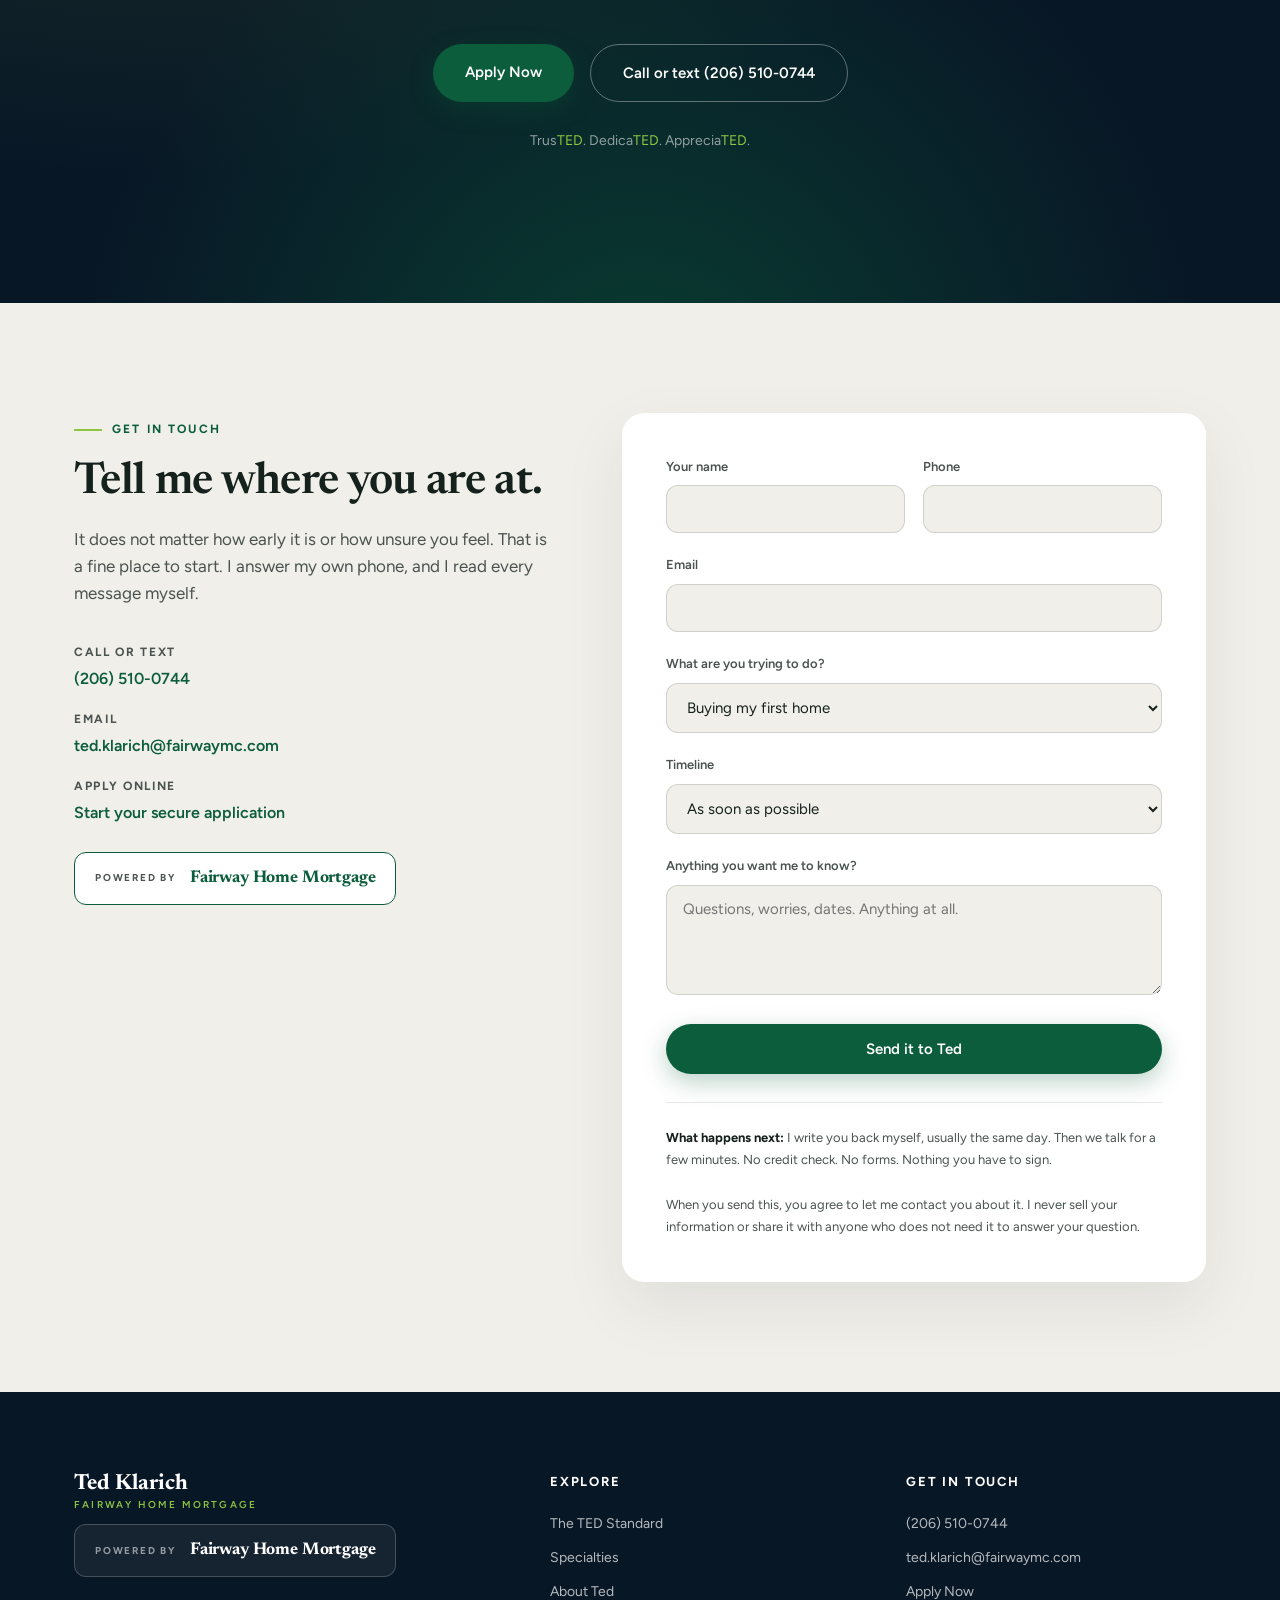
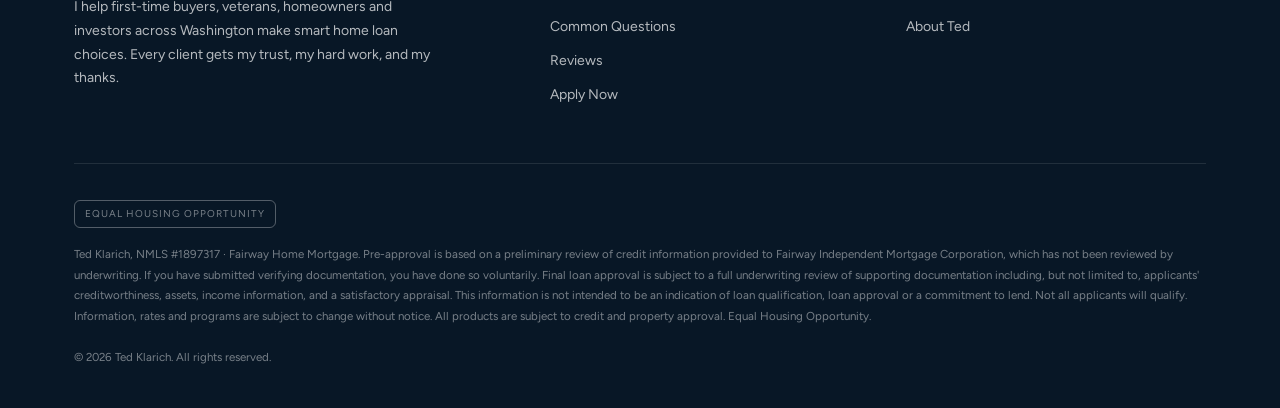
==== commit 44f0dacb: "Remove placeholders from the site Drop the empty About photo frame, the office-address and footer-le" ====
--- a/index.html
+++ b/index.html
@@ -39,7 +39,7 @@
     <ul class="nav-links">
       <li><a href="#standard">The TED Standard</a></li>
       <li><a href="#pathways">Specialties</a></li>
-      <li><a href="#learn">Learn</a></li>
+      <li><a href="#learn">Questions</a></li>
       <li><a href="#about">About Ted</a></li>
       <li><a href="#reviews">Reviews</a></li>
     </ul>
@@ -53,7 +53,7 @@
 <div class="mobile-menu">
   <a href="#standard">The TED Standard</a>
   <a href="#pathways">Specialties</a>
-  <a href="#learn">Learn</a>
+  <a href="#learn">Questions</a>
   <a href="#about">About Ted</a>
   <a href="#reviews">Reviews</a>
   <a href="tel:+12065100744">Call or text (206) 510-0744</a>
@@ -175,13 +175,7 @@
 
 <!-- ============================ ABOUT ============================ -->
 <section class="about" id="about">
-  <div class="wrap about-grid">
-    <div class="about-photo">
-      <div class="photo-frame">
-        <!-- PHOTO: replace with <img src="assets/img/ted-about.jpg" alt="Ted Klarich meeting with clients"> -->
-        <div class="photo-label"><strong>About photo</strong>Candid shot: at a closing table, on site, or with clients. 3:4 crop.</div>
-      </div>
-    </div>
+  <div class="wrap about-grid solo">
     <div>
       <div class="eyebrow">About Ted</div>
       <h2>Hi, I'm Ted. I do the parts of this job most people skip.</h2>
@@ -262,38 +256,30 @@
 <!-- ============================ LEARN ============================ -->
 <section class="edu" id="learn">
   <div class="wrap">
-    <div class="eyebrow">Learning center</div>
+    <div class="eyebrow">Common questions</div>
     <h2>Know what you are signing.</h2>
-    <p class="sub">Short answers to the questions people ask me most. No big words. No sales pitch. Just what I would tell you over coffee.</p>
-    <!-- CONTENT: these cards are placeholders for Ted's articles or videos.
-         Point each href at the real piece as it's published. -->
+    <p class="sub">These are the questions people ask me most. Pick one and ask me. I will give you a straight answer for your own situation, with no big words and no sales pitch.</p>
     <div class="edu-grid">
       <a class="edu-card fade-up" href="#contact">
-        <div class="edu-thumb"><div class="play">&#9654;</div></div>
-        <div class="body"><h3>How much house can I afford?</h3><div class="len">Coming soon &middot; 4 min</div></div>
-      </a>
-      <a class="edu-card fade-up" href="#contact">
-        <div class="edu-thumb"><div class="play">&#9654;</div></div>
-        <div class="body"><h3>VA loans: what your benefit covers</h3><div class="len">Coming soon &middot; 5 min</div></div>
-      </a>
-      <a class="edu-card fade-up" href="#contact">
-        <div class="edu-thumb"><div class="play">&#9654;</div></div>
-        <div class="body"><h3>FHA or regular loan: how to pick</h3><div class="len">Coming soon &middot; 4 min</div></div>
-      </a>
-      <a class="edu-card fade-up" href="#contact">
-        <div class="edu-thumb"><div class="play">&#9654;</div></div>
-        <div class="body"><h3>Every paper you need, and why</h3><div class="len">Coming soon &middot; 3 min</div></div>
-      </a>
-      <a class="edu-card fade-up" href="#contact">
-        <div class="edu-thumb"><div class="play">&#9654;</div></div>
-        <div class="body"><h3>Should I refinance right now?</h3><div class="len">Coming soon &middot; 5 min</div></div>
-      </a>
-      <a class="edu-card fade-up" href="#contact">
-        <div class="edu-thumb"><div class="play">&#9654;</div></div>
-        <div class="body"><h3>Buying your first rental home</h3><div class="len">Coming soon &middot; 6 min</div></div>
-      </a>
-    </div>
-    <p>Want one of these answered for your own situation? <a class="textlink" href="#contact">Just ask me &rarr;</a></p>
+        <div class="body"><h3>How much house can I afford?</h3><div class="len">Ask me about this &rarr;</div></div>
+      </a>
+      <a class="edu-card fade-up" href="#contact">
+        <div class="body"><h3>VA loans: what your benefit covers</h3><div class="len">Ask me about this &rarr;</div></div>
+      </a>
+      <a class="edu-card fade-up" href="#contact">
+        <div class="body"><h3>FHA or regular loan: how to pick</h3><div class="len">Ask me about this &rarr;</div></div>
+      </a>
+      <a class="edu-card fade-up" href="#contact">
+        <div class="body"><h3>Every paper you need, and why</h3><div class="len">Ask me about this &rarr;</div></div>
+      </a>
+      <a class="edu-card fade-up" href="#contact">
+        <div class="body"><h3>Should I refinance right now?</h3><div class="len">Ask me about this &rarr;</div></div>
+      </a>
+      <a class="edu-card fade-up" href="#contact">
+        <div class="body"><h3>Buying your first rental home</h3><div class="len">Ask me about this &rarr;</div></div>
+      </a>
+    </div>
+    <p>Have a question that is not on this list? <a class="textlink" href="#contact">Just ask me &rarr;</a></p>
   </div>
 </section>
 
@@ -346,8 +332,6 @@
         <div class="score-lbl"><span class="stars">&#9733;&#9733;&#9733;&#9733;&#9733;</span>Average rating across<br>593 client reviews</div>
       </div>
       <p><strong>593 people took the time to write about working with me.</strong> They live in Tacoma, Kirkland, and as far away as Mc Dade, Texas. The same words show up again and again. Patient. Quick to answer. Went above and beyond. On our side. Those words are the whole job.</p>
-      <!-- LINK: point this at Ted's review profile (Experience.com, Zillow or Google). -->
-      <a class="btn btn-primary" href="#">Read all 593 reviews</a>
     </div>
     <p class="rev-note">Reviews are printed the way clients wrote them. Every loan is different, so your experience may be too. Review use follows Fairway's marketing and advertising rules.</p>
   </div>
@@ -395,10 +379,8 @@
       <p class="sub">It does not matter how early it is or how unsure you feel. That is a fine place to start. I answer my own phone, and I read every message myself.</p>
       <div class="c-info">
         <div><span class="lbl">Call or text</span><a href="tel:+12065100744">(206) 510-0744</a></div>
-        <!-- VERIFY: confirm Ted's exact Fairway email address before publishing. -->
         <div><span class="lbl">Email</span><a href="mailto:ted.klarich@fairwaymc.com">ted.klarich@fairwaymc.com</a></div>
-        <div><span class="lbl">Apply online</span><a href="#">Secure application link (add Fairway URL)</a></div>
-        <div><span class="lbl">Office</span>[Branch address to be added]</div>
+        <div><span class="lbl">Apply online</span><a href="https://mobile.fairwaynow.com/dr/c/0iswx" target="_blank" rel="noopener">Start your secure application</a></div>
       </div>
       <div class="fairway-badge"><span class="pb">Powered by</span><span class="fw">Fairway Home Mortgage</span></div>
     </div>
@@ -459,7 +441,7 @@
           <li><a href="#standard">The TED Standard</a></li>
           <li><a href="#pathways">Specialties</a></li>
           <li><a href="#about">About Ted</a></li>
-          <li><a href="#learn">Learning Center</a></li>
+          <li><a href="#learn">Common Questions</a></li>
           <li><a href="#reviews">Reviews</a></li>
           <li><a href="https://mobile.fairwaynow.com/dr/c/0iswx" target="_blank" rel="noopener">Apply Now</a></li>
         </ul>
@@ -476,7 +458,7 @@
     </div>
     <div class="foot-legal">
       <span class="eho">EQUAL HOUSING OPPORTUNITY</span><br>
-      Ted Klarich, NMLS #1897317 &middot; Fairway Home Mortgage. [Placeholder: Fairway corporate NMLS ID, branch address, licensed states, state-specific licensing disclosures, and complaint contact information to be inserted and verified by Fairway compliance before publication.] Pre-approval is based on a preliminary review of credit information provided to Fairway Independent Mortgage Corporation, which has not been reviewed by underwriting. If you have submitted verifying documentation, you have done so voluntarily. Final loan approval is subject to a full underwriting review of supporting documentation including, but not limited to, applicants' creditworthiness, assets, income information, and a satisfactory appraisal. This information is not intended to be an indication of loan qualification, loan approval or a commitment to lend. Not all applicants will qualify. Information, rates and programs are subject to change without notice. All products are subject to credit and property approval. Equal Housing Opportunity.
+      Ted Klarich, NMLS #1897317 &middot; Fairway Home Mortgage. Pre-approval is based on a preliminary review of credit information provided to Fairway Independent Mortgage Corporation, which has not been reviewed by underwriting. If you have submitted verifying documentation, you have done so voluntarily. Final loan approval is subject to a full underwriting review of supporting documentation including, but not limited to, applicants' creditworthiness, assets, income information, and a satisfactory appraisal. This information is not intended to be an indication of loan qualification, loan approval or a commitment to lend. Not all applicants will qualify. Information, rates and programs are subject to change without notice. All products are subject to credit and property approval. Equal Housing Opportunity.
       <br><br>&copy; <span data-year>2026</span> Ted Klarich. All rights reserved.
     </div>
   </div>
--- a/assets/styles.css
+++ b/assets/styles.css
@@ -199,6 +199,7 @@
 .about{background:var(--ivory)}
 .about-grid{display:grid;grid-template-columns:.85fr 1.15fr;gap:70px;align-items:center}
 .about-grid.flip{grid-template-columns:1.15fr .85fr}
+.about-grid.solo{grid-template-columns:1fr;max-width:820px}
 .about h2{font-size:clamp(32px,4.2vw,50px);margin-bottom:28px}
 .about p{font-size:17px;color:var(--slate);margin-bottom:18px}
 .about .creed{font-family:var(--display);font-size:21px;font-style:italic;color:var(--ink);border-left:3px solid var(--evergreen);padding-left:22px;margin:28px 0}
@@ -229,8 +230,6 @@
 .edu-grid{display:grid;grid-template-columns:repeat(3,1fr);gap:20px;margin-bottom:40px}
 .edu-card{background:#fff;border-radius:18px;overflow:hidden;text-decoration:none;transition:transform .25s ease,box-shadow .25s ease;display:block}
 .edu-card:hover{transform:translateY(-4px);box-shadow:0 20px 44px rgba(14,34,51,.12)}
-.edu-thumb{aspect-ratio:16/9;background:linear-gradient(140deg,var(--navy),var(--navy-deep));display:flex;align-items:center;justify-content:center;position:relative}
-.edu-thumb .play{width:52px;height:52px;border-radius:50%;background:var(--bright);display:flex;align-items:center;justify-content:center;color:var(--navy);font-size:18px;padding-left:4px}
 .edu-card .body{padding:24px 26px 28px}
 .edu-card h3{font-size:19px;line-height:1.3}
 .edu-card .len{font-size:13px;color:var(--slate);margin-top:10px}
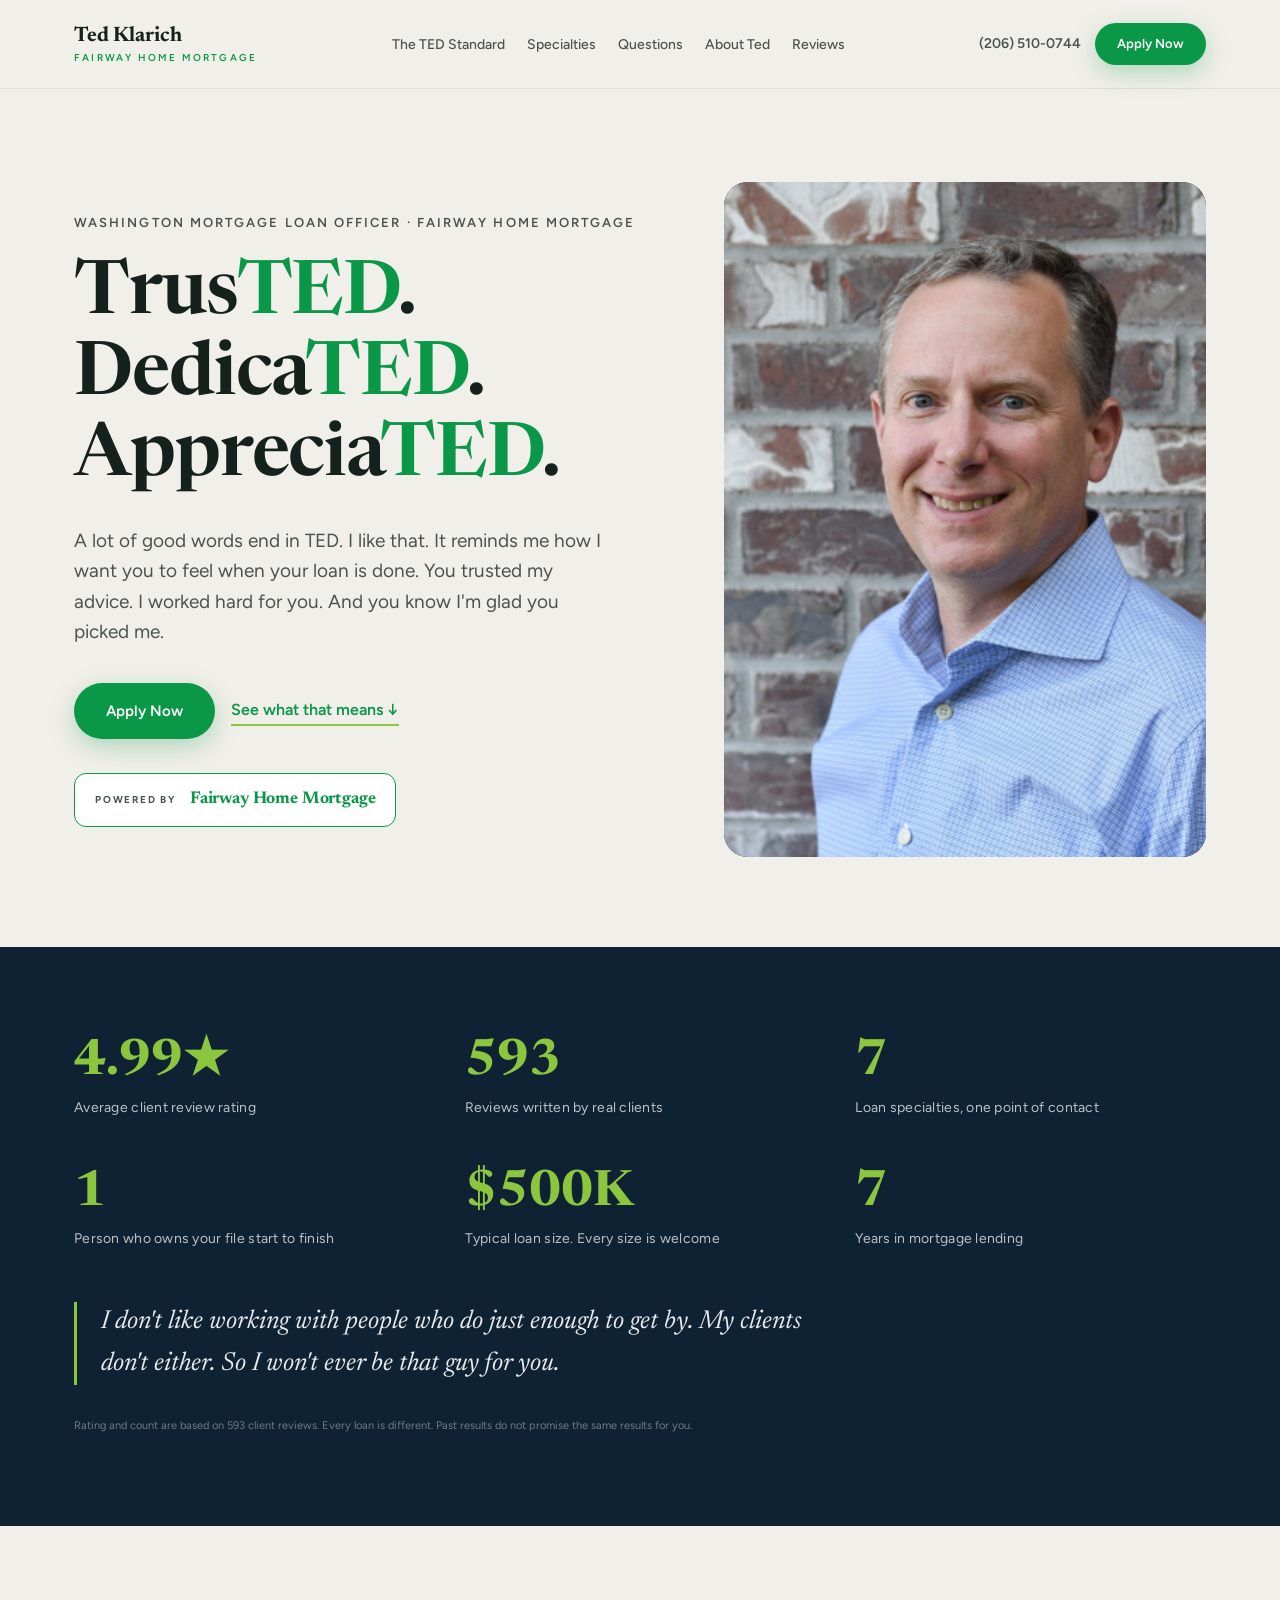
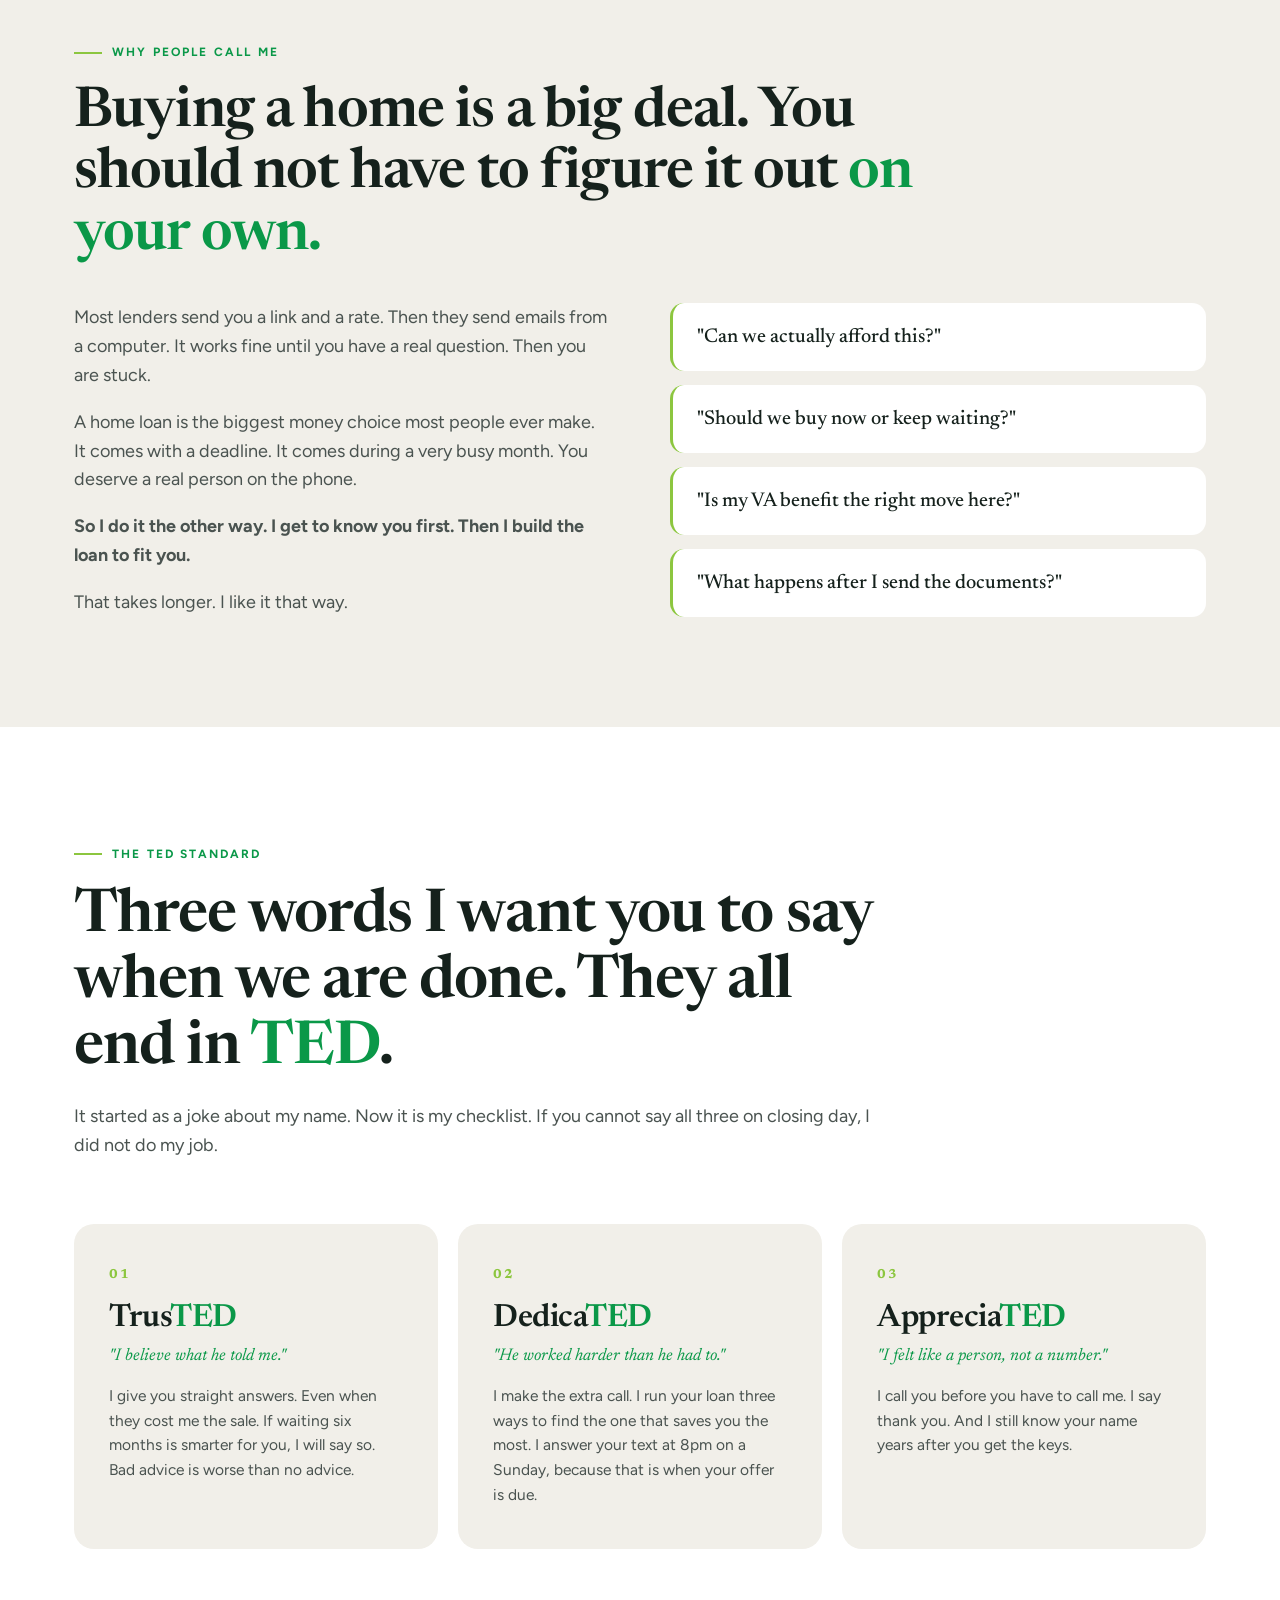
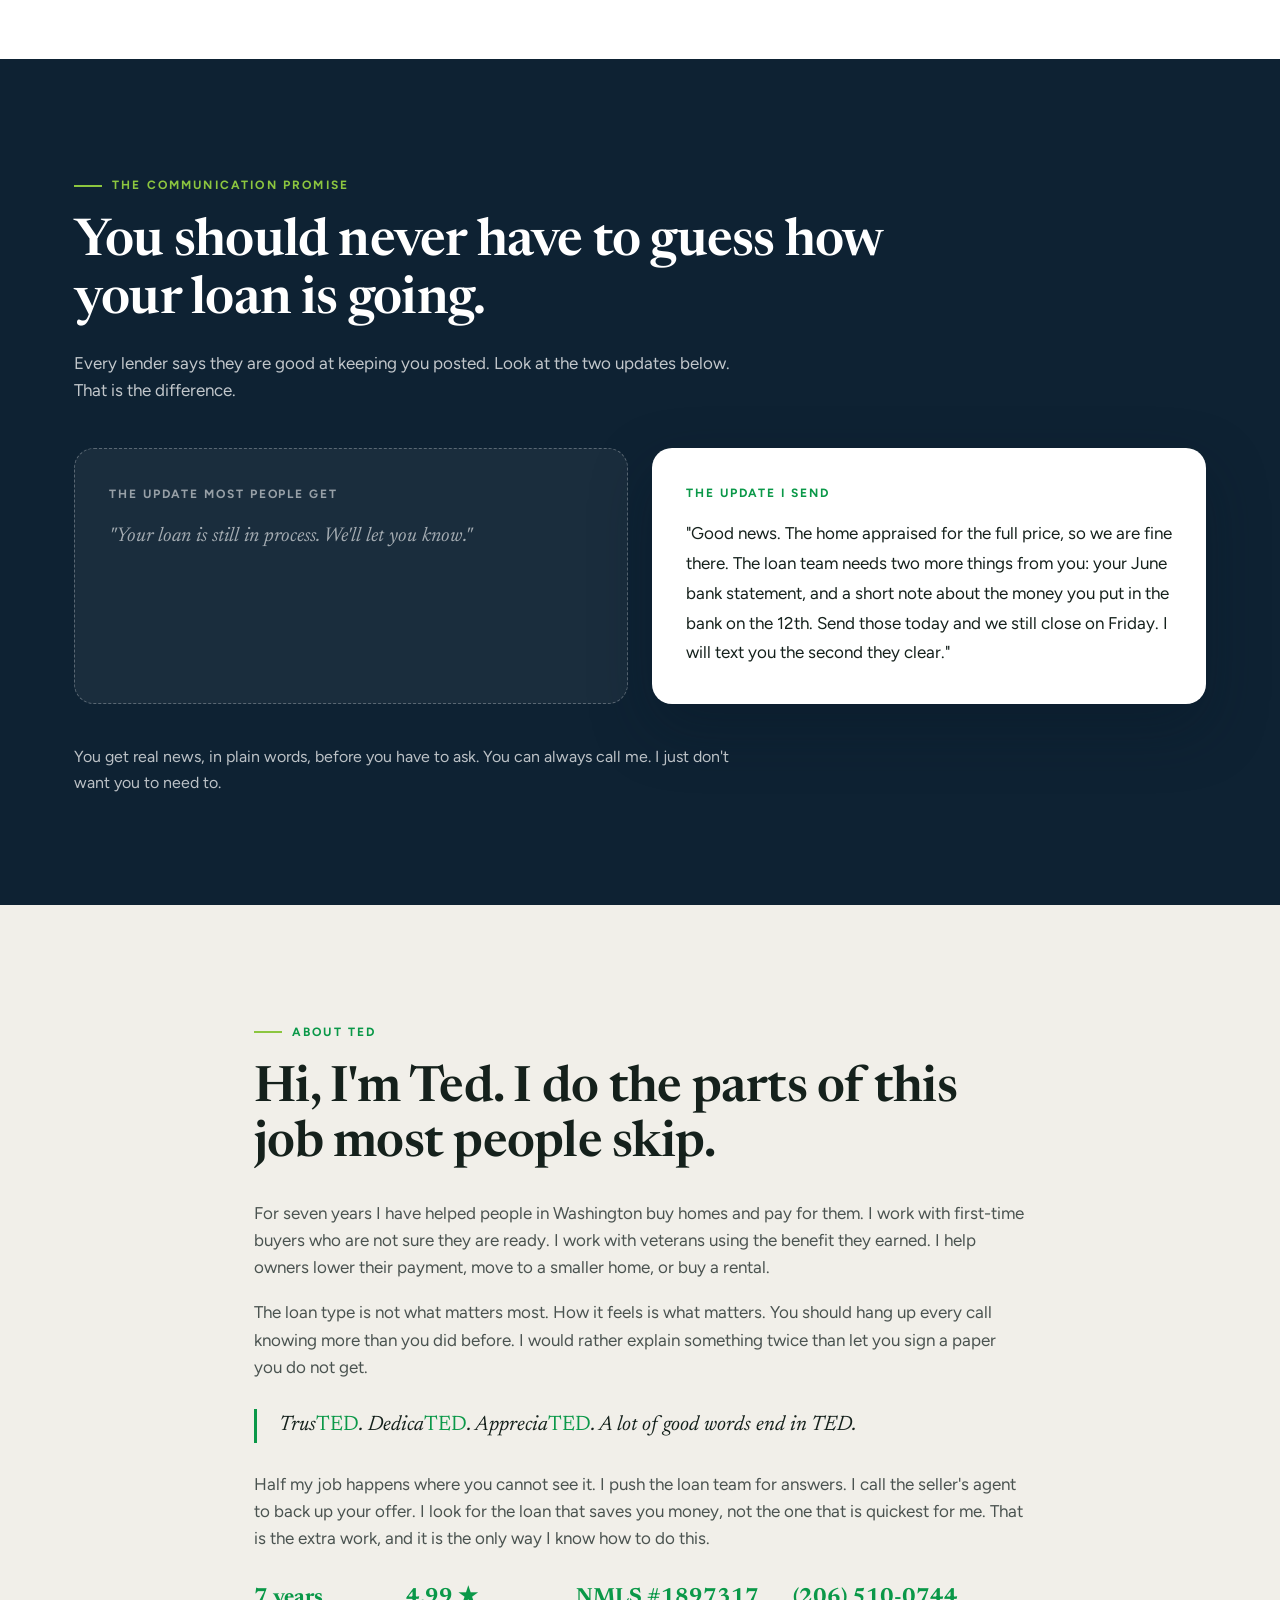
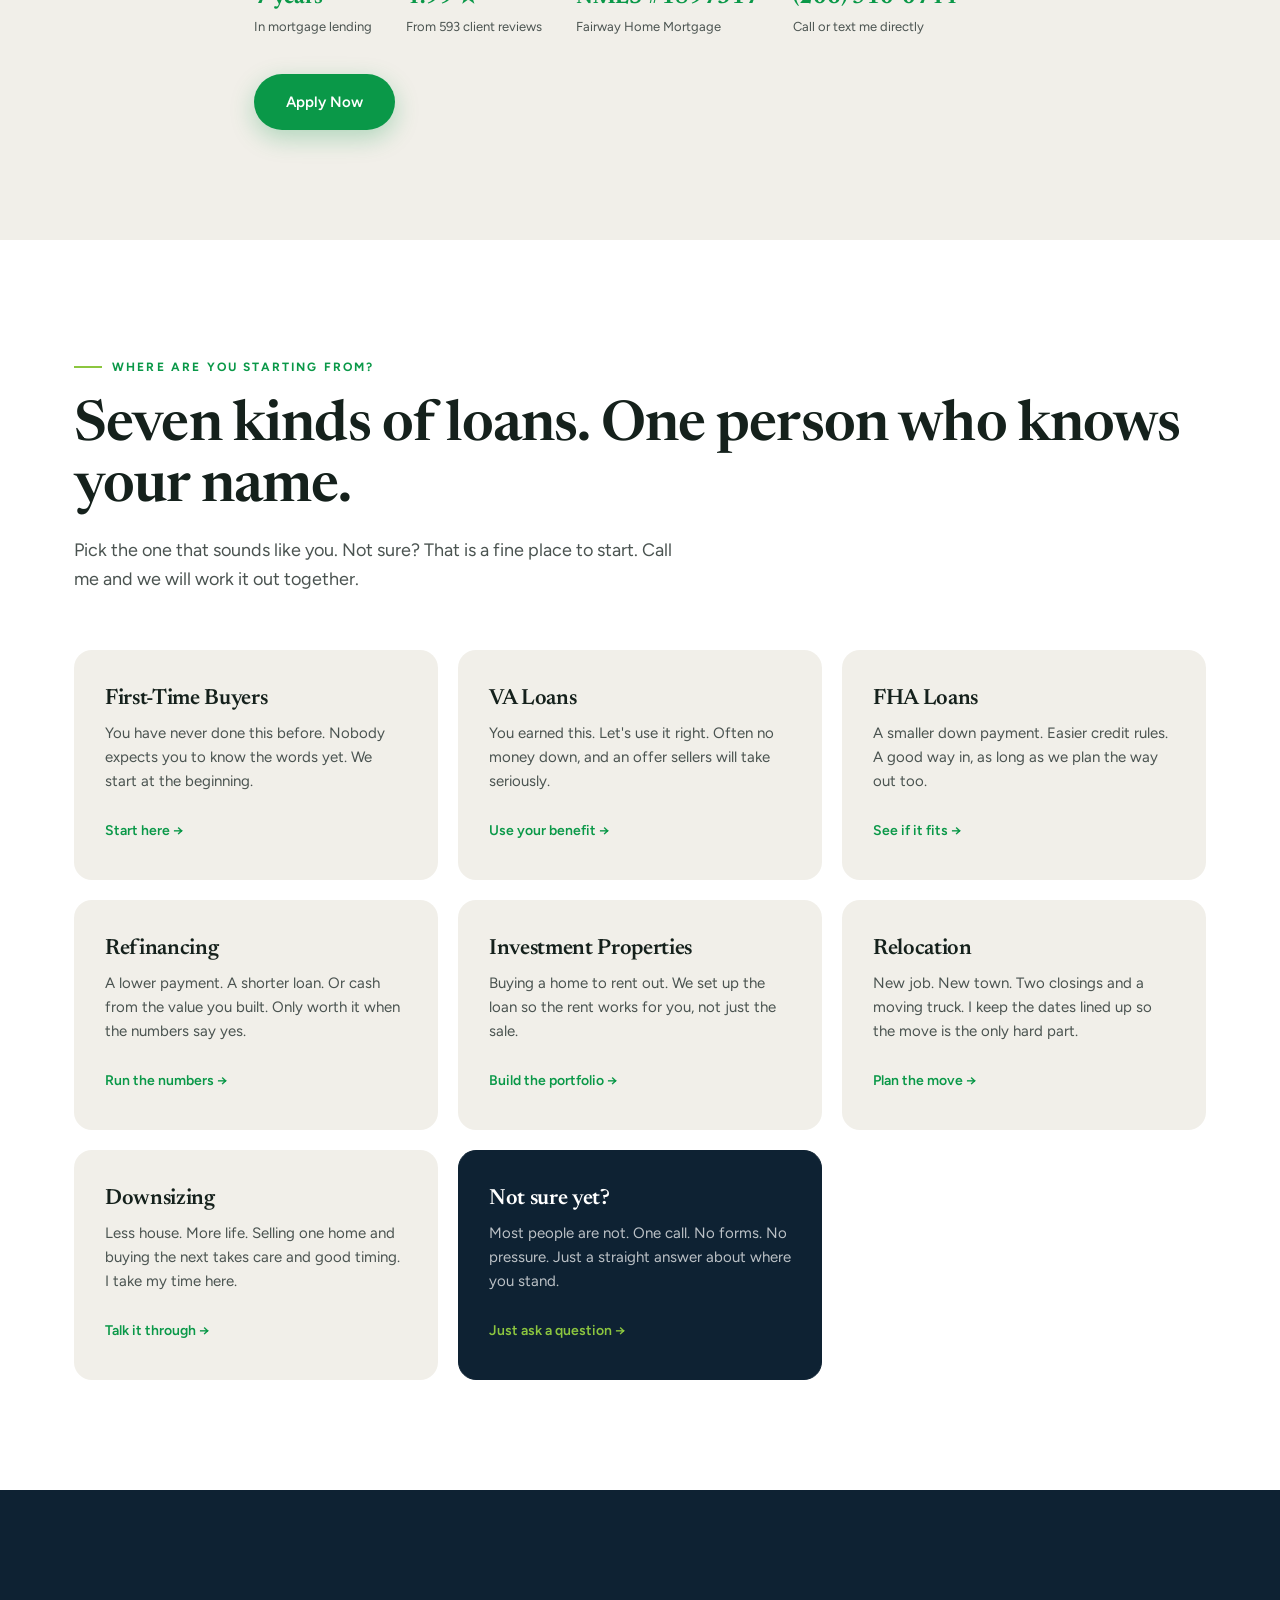
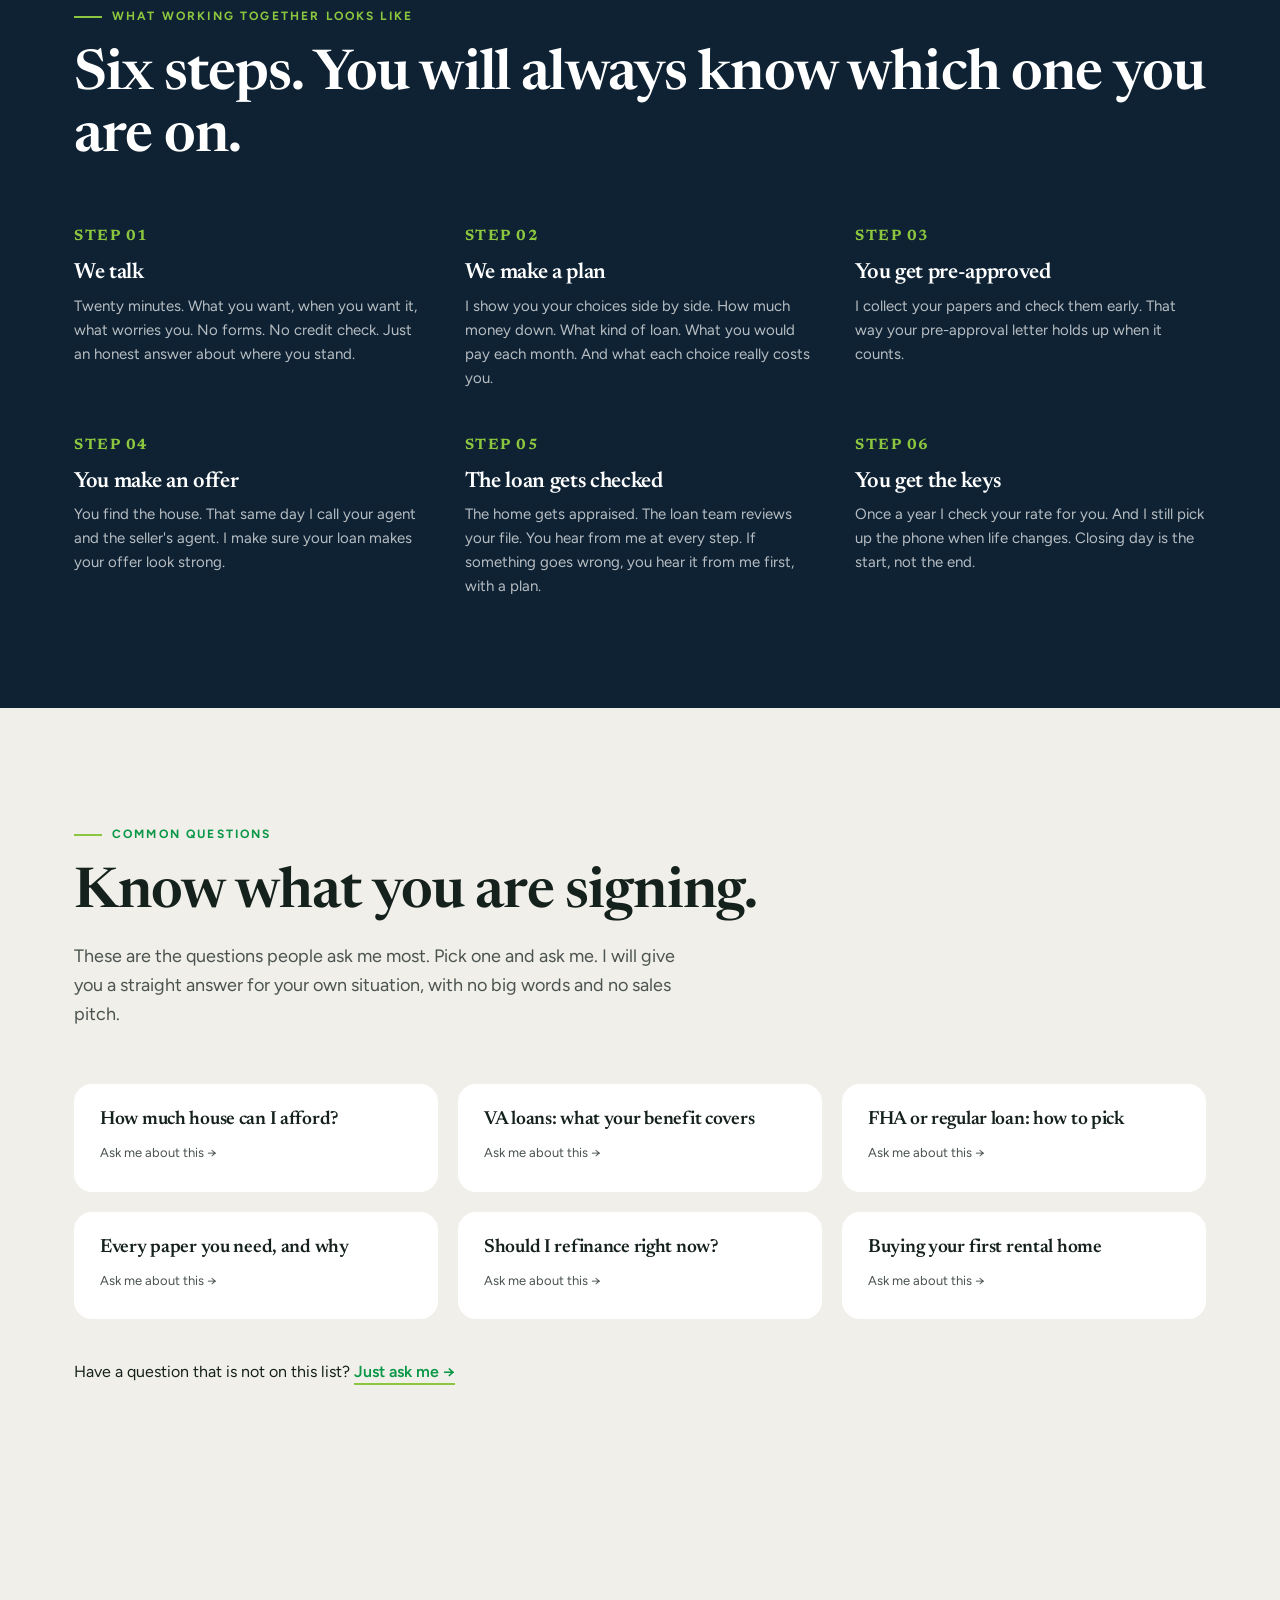
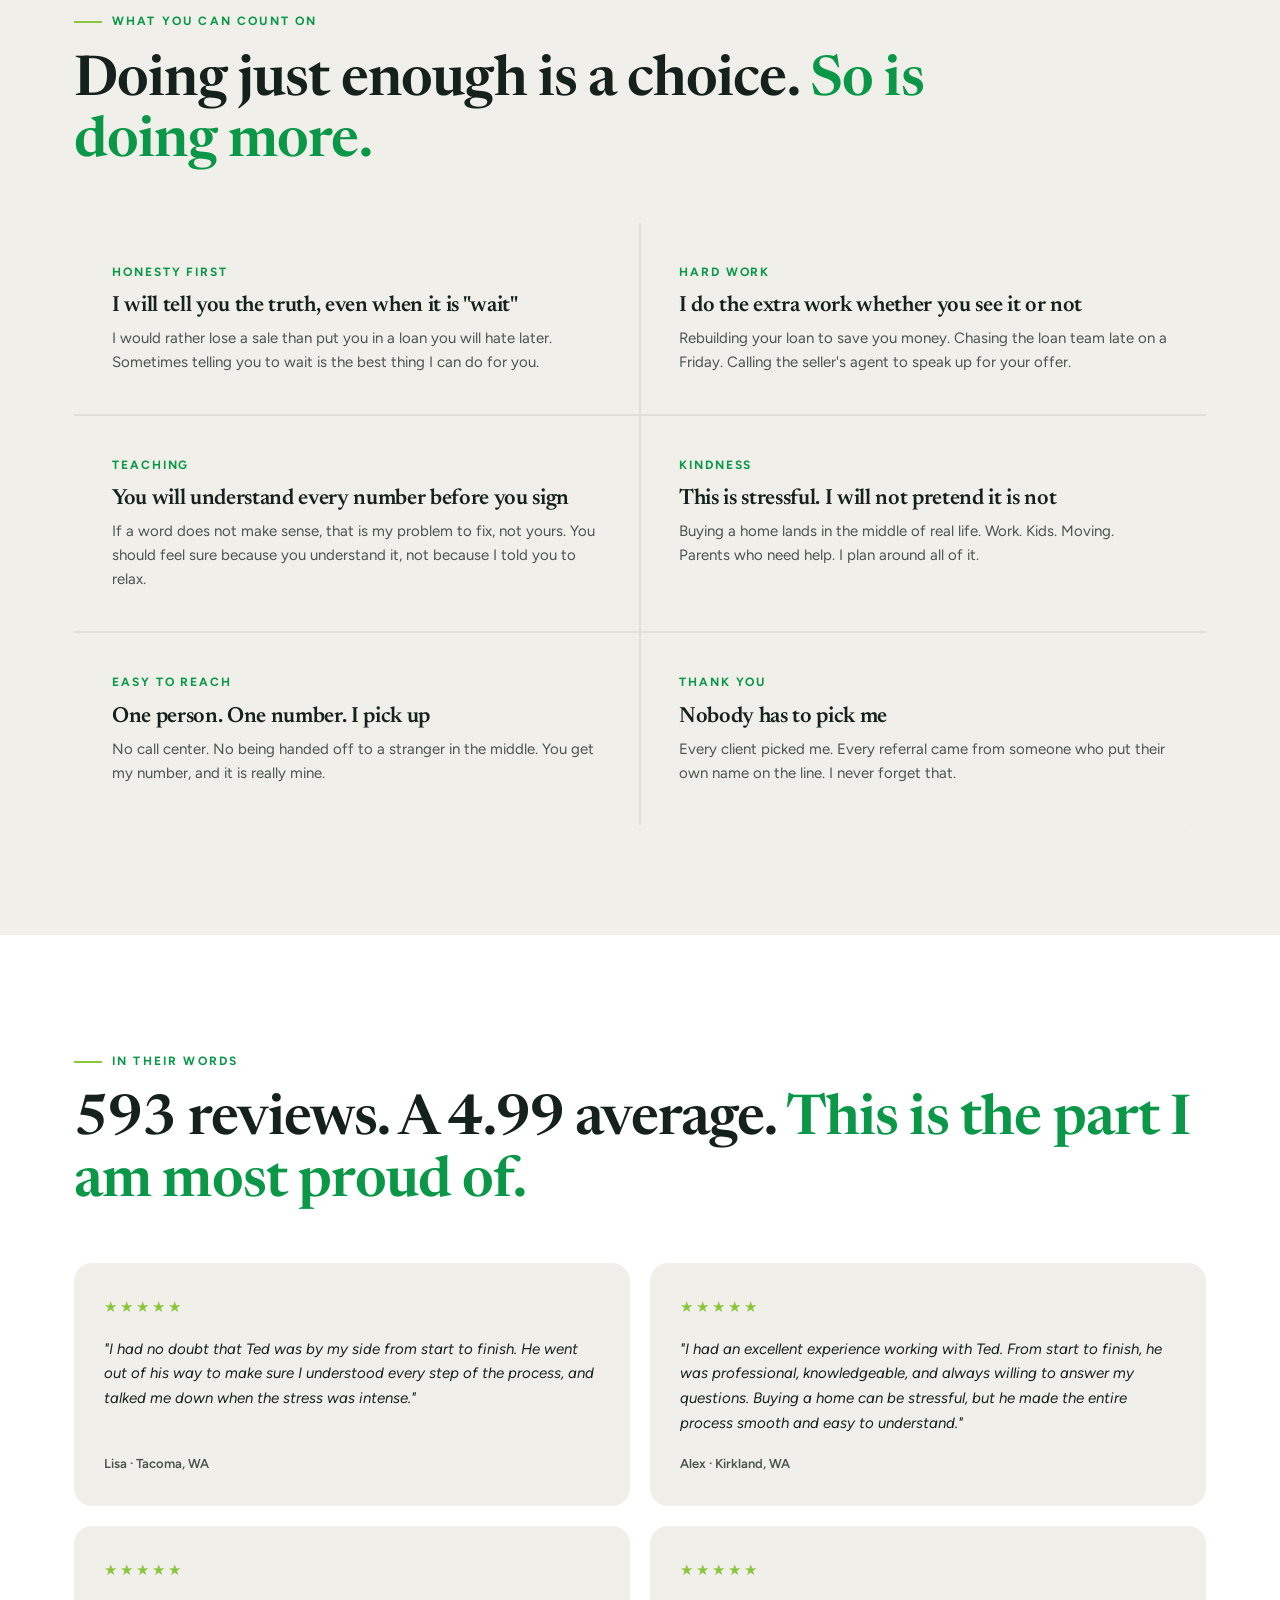
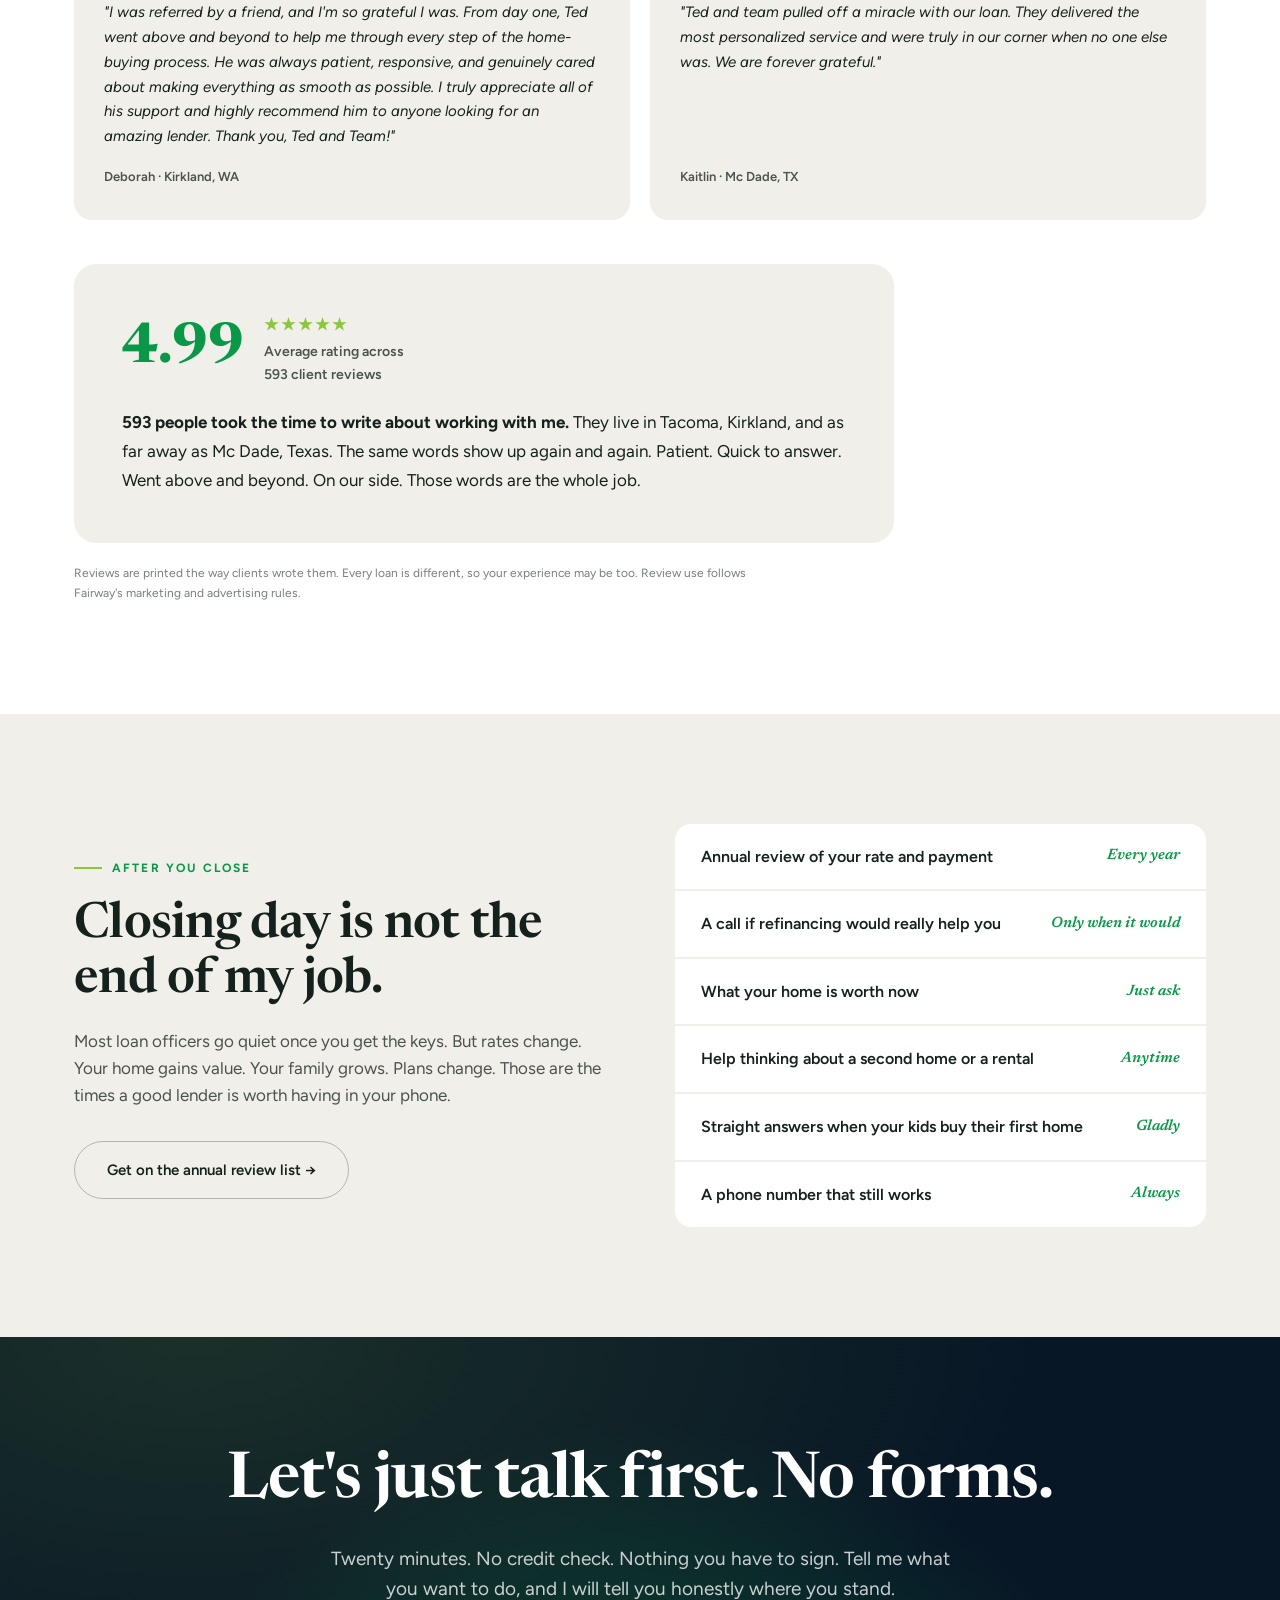
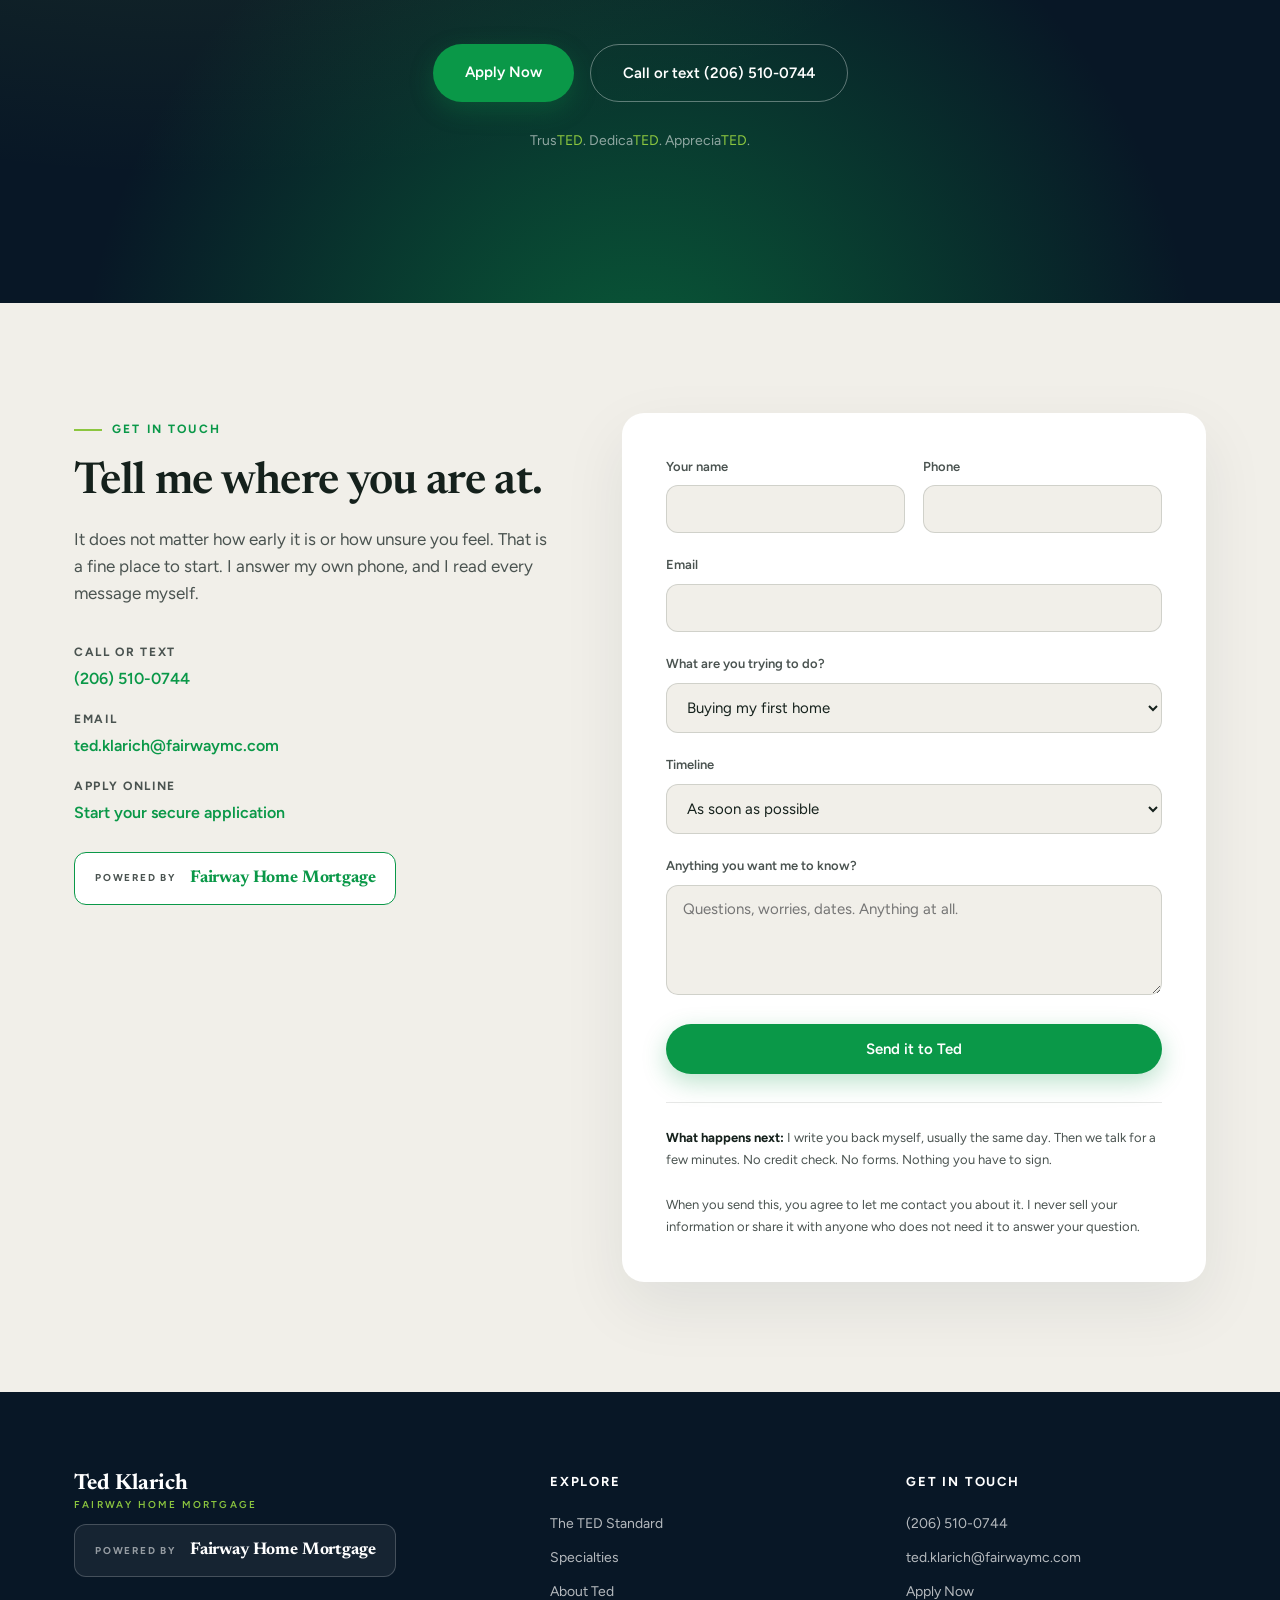
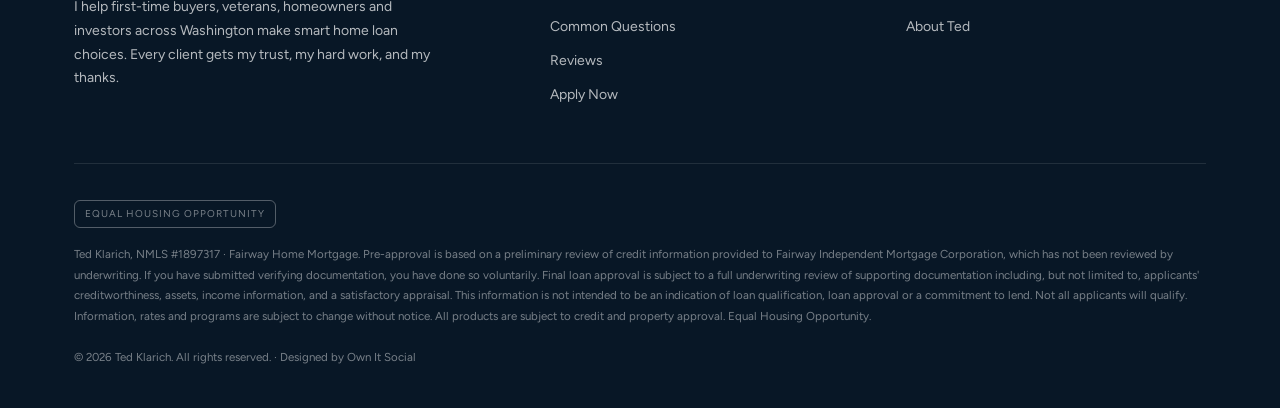
==== commit 7436e8e2: "Add "Designed by Own It Social" footer credit Co-Authored-By: Claude Opus 5.5 <noreply@anthropic.com" ====
--- a/index.html
+++ b/index.html
@@ -459,7 +459,7 @@
     <div class="foot-legal">
       <span class="eho">EQUAL HOUSING OPPORTUNITY</span><br>
       Ted Klarich, NMLS #1897317 &middot; Fairway Home Mortgage. Pre-approval is based on a preliminary review of credit information provided to Fairway Independent Mortgage Corporation, which has not been reviewed by underwriting. If you have submitted verifying documentation, you have done so voluntarily. Final loan approval is subject to a full underwriting review of supporting documentation including, but not limited to, applicants' creditworthiness, assets, income information, and a satisfactory appraisal. This information is not intended to be an indication of loan qualification, loan approval or a commitment to lend. Not all applicants will qualify. Information, rates and programs are subject to change without notice. All products are subject to credit and property approval. Equal Housing Opportunity.
-      <br><br>&copy; <span data-year>2026</span> Ted Klarich. All rights reserved.
+      <br><br>&copy; <span data-year>2026</span> Ted Klarich. All rights reserved. &middot; Designed by <a href="https://ownitsocial.com" target="_blank" rel="noopener">Own It Social</a>
     </div>
   </div>
 </footer>
--- a/assets/styles.css
+++ b/assets/styles.css
@@ -5,8 +5,8 @@
 
 :root{
   /* Brand */
-  --evergreen:#0B5D3B;      /* primary — deep Pacific Northwest green */
-  --kelly:#0C9748;          /* hover / secondary green */
+  --evergreen:#0A9848;      /* primary — Fairway green */
+  --kelly:#087A3A;          /* hover — darker shade of the primary */
   --bright:#8CC63F;         /* accent green — rules, numbers, highlights */
   --amber:#D98C2B;          /* warm accent — used sparingly */
   --navy:#0E2233;           /* dark section background */
@@ -53,7 +53,7 @@
 
 .btn{display:inline-block;padding:16px 32px;border-radius:100px;font-weight:600;font-size:15px;text-decoration:none;transition:transform .2s ease,box-shadow .2s ease,background .2s ease,border-color .2s ease,color .2s ease;cursor:pointer;border:none;font-family:var(--body);text-align:center}
 .btn:hover{transform:translateY(-2px)}
-.btn-primary{background:var(--evergreen);color:#fff;box-shadow:0 8px 24px rgba(11,93,59,.28)}
+.btn-primary{background:var(--evergreen);color:#fff;box-shadow:0 8px 24px rgba(10,152,72,.28)}
 .btn-primary:hover{background:var(--kelly)}
 .btn-outline{background:transparent;color:var(--ink);border:1.5px solid rgba(21,33,28,.28)}
 .btn-outline:hover{border-color:var(--evergreen);color:var(--evergreen)}
@@ -156,7 +156,7 @@
 .standard-head p{font-size:18px;color:var(--slate)}
 .pillars{display:grid;grid-template-columns:repeat(3,1fr);gap:20px}
 .pillar{background:var(--ivory);border-radius:20px;padding:40px 34px;border:1.5px solid transparent;transition:transform .25s ease,box-shadow .25s ease,border-color .25s ease}
-.pillar:hover{transform:translateY(-4px);border-color:var(--evergreen);box-shadow:0 20px 44px rgba(11,93,59,.1)}
+.pillar:hover{transform:translateY(-4px);border-color:var(--evergreen);box-shadow:0 20px 44px rgba(10,152,72,.1)}
 .pillar .pnum{font-family:var(--display);font-size:13px;font-weight:700;letter-spacing:.14em;color:var(--bright);margin-bottom:16px}
 .pillar h3{font-size:clamp(26px,3vw,32px);margin-bottom:6px}
 .pillar .psub{font-family:var(--display);font-style:italic;font-size:17px;color:var(--evergreen);margin-bottom:14px}
@@ -215,7 +215,7 @@
 .pathways .sub{font-size:18px;color:var(--slate);margin-bottom:56px;max-width:620px}
 .path-grid{display:grid;grid-template-columns:repeat(3,1fr);gap:20px}
 .path-card{background:var(--ivory);border-radius:18px;padding:36px 30px;text-decoration:none;display:flex;flex-direction:column;justify-content:space-between;min-height:230px;transition:all .25s ease;border:1.5px solid transparent}
-.path-card:hover{background:#fff;border-color:var(--evergreen);transform:translateY(-4px);box-shadow:0 20px 40px rgba(11,93,59,.1)}
+.path-card:hover{background:#fff;border-color:var(--evergreen);transform:translateY(-4px);box-shadow:0 20px 40px rgba(10,152,72,.1)}
 .path-card h3{font-size:22px;margin-bottom:10px}
 .path-card p{font-size:15px;color:var(--slate)}
 .path-card .go{font-weight:600;color:var(--evergreen);font-size:14px;margin-top:24px}
@@ -303,7 +303,7 @@
 
 /* ---------- FINAL CTA ---------- */
 .final{background:var(--navy-deep);color:#fff;text-align:center;position:relative;overflow:hidden}
-.final::before{content:'';position:absolute;inset:0;background:radial-gradient(ellipse at 50% 120%,rgba(11,93,59,.55),transparent 62%),radial-gradient(ellipse at 15% 0%,rgba(140,198,63,.14),transparent 55%)}
+.final::before{content:'';position:absolute;inset:0;background:radial-gradient(ellipse at 50% 120%,rgba(10,152,72,.55),transparent 62%),radial-gradient(ellipse at 15% 0%,rgba(140,198,63,.14),transparent 55%)}
 .final .wrap{position:relative;z-index:2}
 .final h2{font-size:clamp(36px,5.4vw,64px);max-width:840px;margin:0 auto 26px;color:#fff}
 .final p{font-size:19px;color:rgba(255,255,255,.78);max-width:620px;margin:0 auto 40px}
